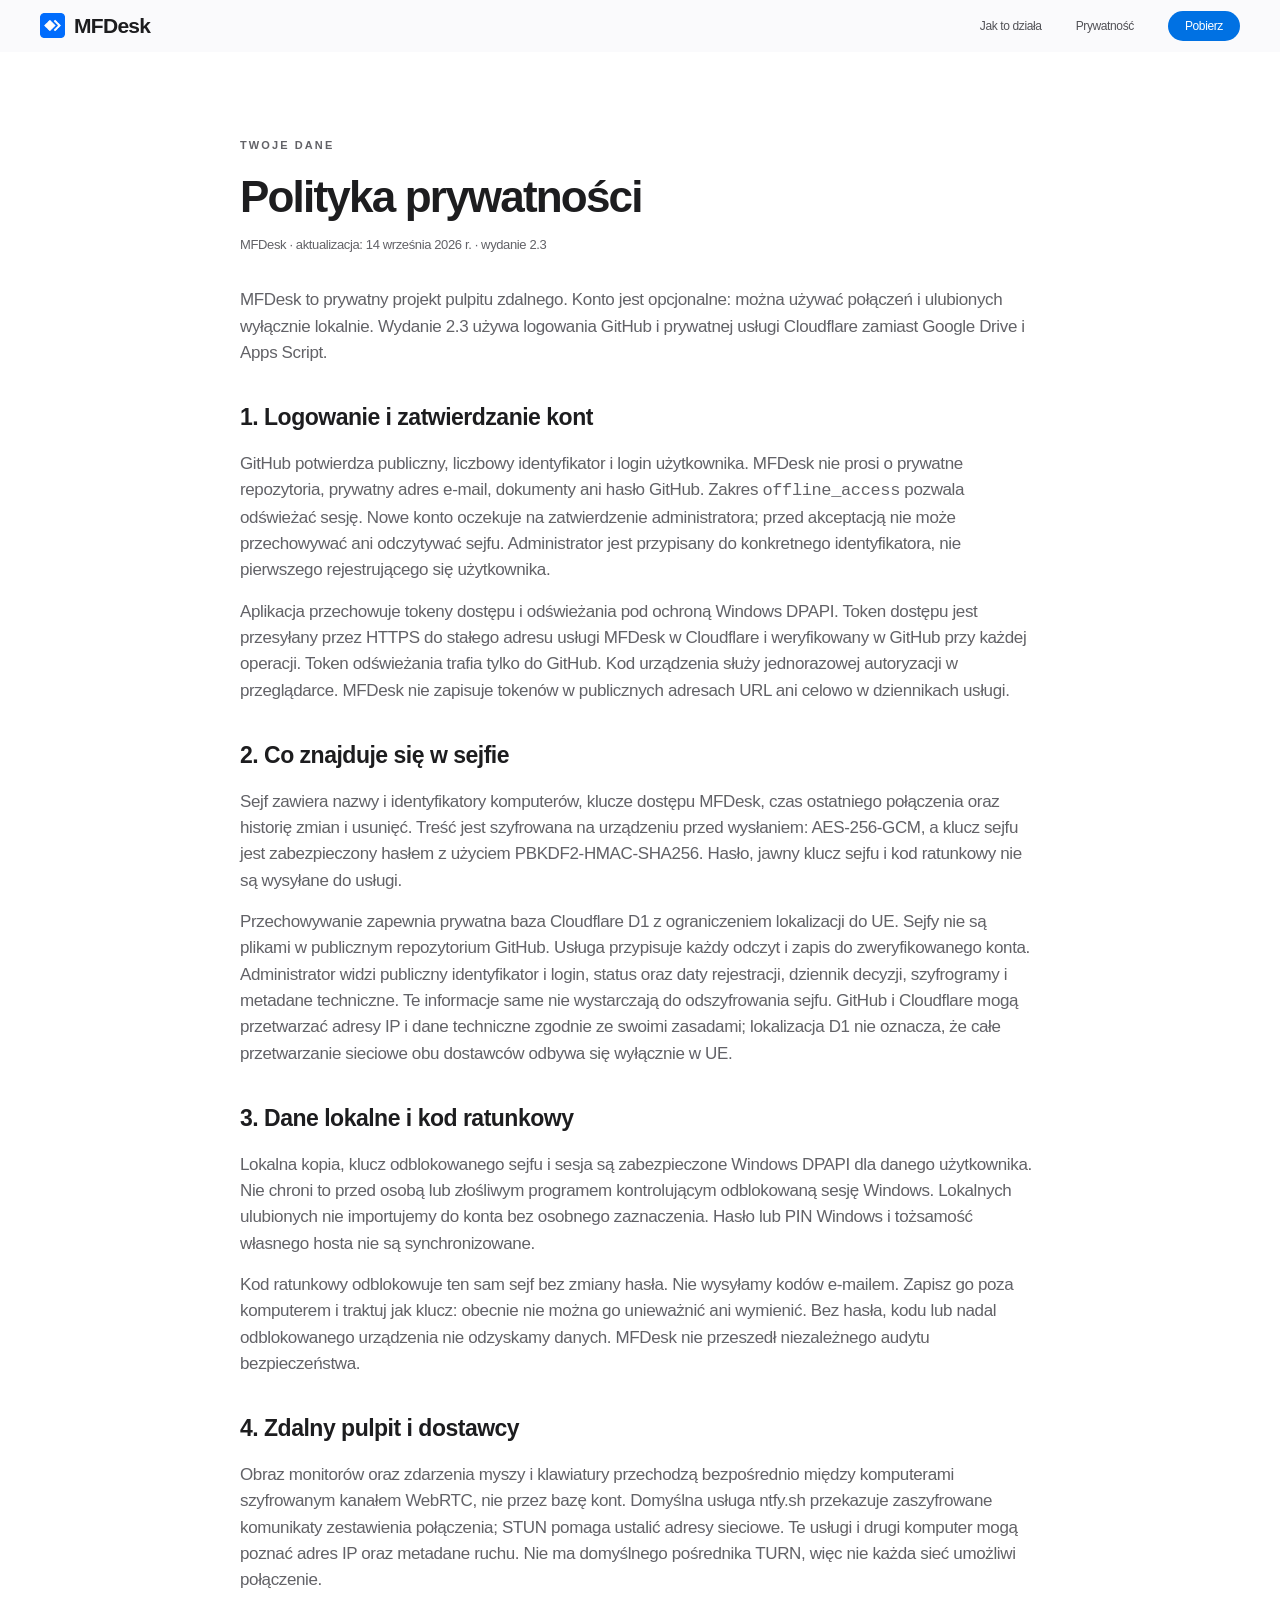
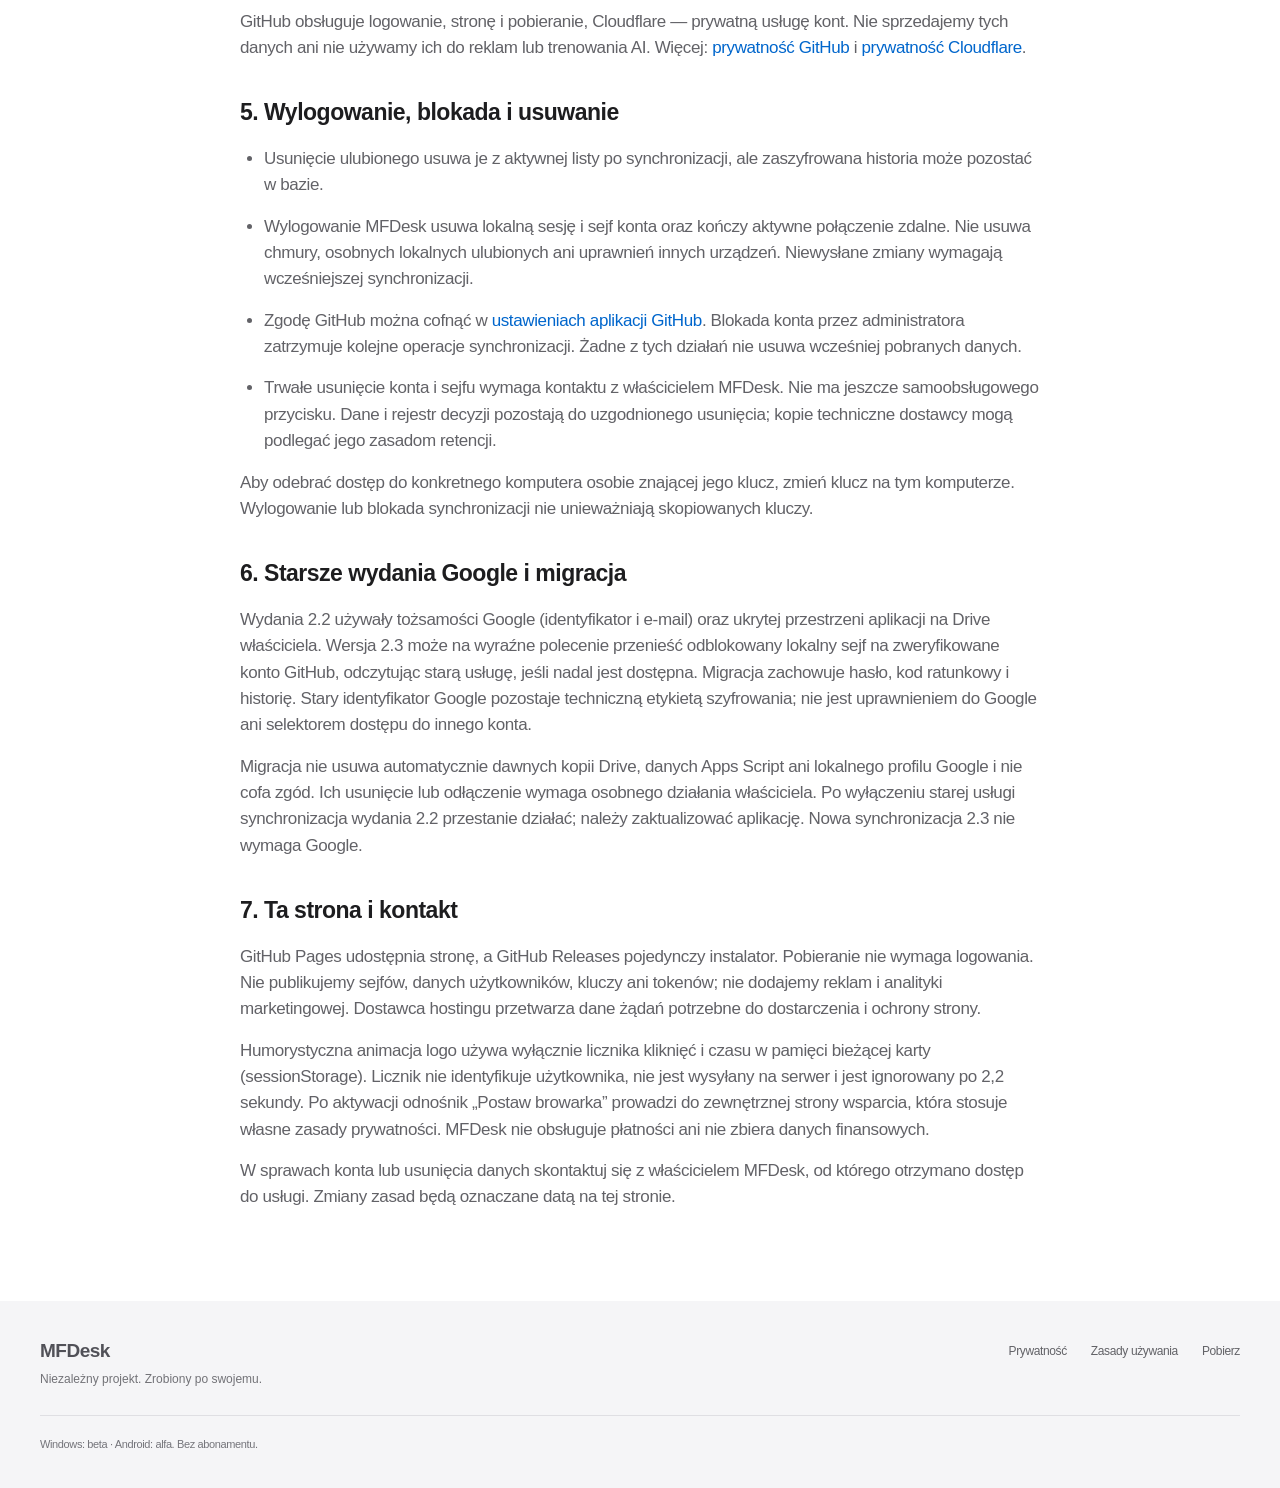
==== privacy/index.html @ cdd61f44 "Let Stout follow the cursor and look with touch scrolling" ====
<!DOCTYPE html><html lang="pl"><head><meta charSet="utf-8"/><meta name="viewport" content="width=device-width, initial-scale=1"/><link rel="stylesheet" href="/_next/static/css/index.ZgpzYeUT.css" data-rsc-css-href="/_next/static/css/index.ZgpzYeUT.css" data-precedence="vite-rsc/importer-resources"/><link rel="modulepreload" fetchPriority="low" href="/_next/static/chunks/index-gnbv8IPl.js"/><script src="/_next/static/chunks/rolldown-runtime-C60lm6uB.js" type="module" async=""></script><script src="/_next/static/chunks/framework-D_rUT4EX.js" type="module" async=""></script><link rel="modulepreload" href="/_next/static/chunks/layout-segment-context-FYBjfW8O.js" crossorigin=""/><link rel="modulepreload" href="/_next/static/chunks/brand-logo-CJ5cJ9ZG.js" crossorigin=""/><link rel="modulepreload" href="/_next/static/chunks/dialog-C5rsB-VZ.js" crossorigin=""/><link rel="modulepreload" href="/_next/static/chunks/createLucideIcon-D7hhdOL8.js" crossorigin=""/><link rel="modulepreload" href="/_next/static/chunks/Icon-DfgLFBrD.js" crossorigin=""/><title>Polityka prywatności | MFDesk</title><meta name="description" content="Logowanie GitHub, prywatne sejfy Cloudflare i zasady ochrony danych MFDesk."/><meta property="og:title" content="Polityka prywatności | MFDesk"/><meta property="og:description" content="Logowanie GitHub, prywatne sejfy Cloudflare i zasady ochrony danych MFDesk."/><meta name="twitter:card" content="summary"/><meta name="twitter:title" content="Polityka prywatności | MFDesk"/><meta name="twitter:description" content="Logowanie GitHub, prywatne sejfy Cloudflare i zasady ochrony danych MFDesk."/><link rel="icon" href="/mfdesk.png"/><script>Object.assign(((self[Symbol.for("vinext.navigationRuntime")]??={bootstrap:{routeManifest:null},functions:{}}).bootstrap.rsc??={rsc:[]}),{params:{},nav:{"pathname":"/privacy","searchParams":[]}})</script><link rel="modulepreload" href="/_next/static/chunks/index-gnbv8IPl.js" />
</head><body><a class="skip" href="#content">Przejdź do treści</a><header class="site-header"><div class="header-inner wrap"><a class="brand" href="/"><img src="/mfdesk.png" width="43" height="43" alt=""/>MFDesk</a><nav aria-label="Menu główne"><a href="/#pokaz">Jak to działa</a><a href="/privacy/">Prywatność</a><a class="nav-download" href="/#pobierz">Pobierz</a></nav></div></header><main id="content" class="legal wrap"><p class="eyebrow">TWOJE DANE</p><h1>Polityka prywatności</h1><p class="updated">MFDesk · aktualizacja: 14 września 2026 r. · wydanie 2.3</p><p>MFDesk to prywatny projekt pulpitu zdalnego. Konto jest opcjonalne: można używać połączeń i ulubionych wyłącznie lokalnie. Wydanie 2.3 używa logowania GitHub i prywatnej usługi Cloudflare zamiast Google Drive i Apps Script.</p><h2>1. Logowanie i zatwierdzanie kont</h2><p>GitHub potwierdza publiczny, liczbowy identyfikator i login użytkownika. MFDesk nie prosi o prywatne repozytoria, prywatny adres e-mail, dokumenty ani hasło GitHub. Zakres <code>offline_access</code> pozwala odświeżać sesję. Nowe konto oczekuje na zatwierdzenie administratora; przed akceptacją nie może przechowywać ani odczytywać sejfu. Administrator jest przypisany do konkretnego identyfikatora, nie pierwszego rejestrującego się użytkownika.</p><p>Aplikacja przechowuje tokeny dostępu i odświeżania pod ochroną Windows DPAPI. Token dostępu jest przesyłany przez HTTPS do stałego adresu usługi MFDesk w Cloudflare i weryfikowany w GitHub przy każdej operacji. Token odświeżania trafia tylko do GitHub. Kod urządzenia służy jednorazowej autoryzacji w przeglądarce. MFDesk nie zapisuje tokenów w publicznych adresach URL ani celowo w dziennikach usługi.</p><h2>2. Co znajduje się w sejfie</h2><p>Sejf zawiera nazwy i identyfikatory komputerów, klucze dostępu MFDesk, czas ostatniego połączenia oraz historię zmian i usunięć. Treść jest szyfrowana na urządzeniu przed wysłaniem: AES-256-GCM, a klucz sejfu jest zabezpieczony hasłem z użyciem PBKDF2-HMAC-SHA256. Hasło, jawny klucz sejfu i kod ratunkowy nie są wysyłane do usługi.</p><p>Przechowywanie zapewnia prywatna baza Cloudflare D1 z ograniczeniem lokalizacji do UE. Sejfy nie są plikami w publicznym repozytorium GitHub. Usługa przypisuje każdy odczyt i zapis do zweryfikowanego konta. Administrator widzi publiczny identyfikator i login, status oraz daty rejestracji, dziennik decyzji, szyfrogramy i metadane techniczne. Te informacje same nie wystarczają do odszyfrowania sejfu. GitHub i Cloudflare mogą przetwarzać adresy IP i dane techniczne zgodnie ze swoimi zasadami; lokalizacja D1 nie oznacza, że całe przetwarzanie sieciowe obu dostawców odbywa się wyłącznie w UE.</p><h2>3. Dane lokalne i kod ratunkowy</h2><p>Lokalna kopia, klucz odblokowanego sejfu i sesja są zabezpieczone Windows DPAPI dla danego użytkownika. Nie chroni to przed osobą lub złośliwym programem kontrolującym odblokowaną sesję Windows. Lokalnych ulubionych nie importujemy do konta bez osobnego zaznaczenia. Hasło lub PIN Windows i tożsamość własnego hosta nie są synchronizowane.</p><p>Kod ratunkowy odblokowuje ten sam sejf bez zmiany hasła. Nie wysyłamy kodów e-mailem. Zapisz go poza komputerem i traktuj jak klucz: obecnie nie można go unieważnić ani wymienić. Bez hasła, kodu lub nadal odblokowanego urządzenia nie odzyskamy danych. MFDesk nie przeszedł niezależnego audytu bezpieczeństwa.</p><h2>4. Zdalny pulpit i dostawcy</h2><p>Obraz monitorów oraz zdarzenia myszy i klawiatury przechodzą bezpośrednio między komputerami szyfrowanym kanałem WebRTC, nie przez bazę kont. Domyślna usługa ntfy.sh przekazuje zaszyfrowane komunikaty zestawienia połączenia; STUN pomaga ustalić adresy sieciowe. Te usługi i drugi komputer mogą poznać adres IP oraz metadane ruchu. Nie ma domyślnego pośrednika TURN, więc nie każda sieć umożliwi połączenie.</p><p>GitHub obsługuje logowanie, stronę i pobieranie, Cloudflare — prywatną usługę kont. Nie sprzedajemy tych danych ani nie używamy ich do reklam lub trenowania AI. Więcej: <a href="https://docs.github.com/en/site-policy/privacy-policies/github-general-privacy-statement">prywatność GitHub</a> i <a href="https://www.cloudflare.com/privacypolicy/">prywatność Cloudflare</a>.</p><h2>5. Wylogowanie, blokada i usuwanie</h2><ul><li>Usunięcie ulubionego usuwa je z aktywnej listy po synchronizacji, ale zaszyfrowana historia może pozostać w bazie.</li><li>Wylogowanie MFDesk usuwa lokalną sesję i sejf konta oraz kończy aktywne połączenie zdalne. Nie usuwa chmury, osobnych lokalnych ulubionych ani uprawnień innych urządzeń. Niewysłane zmiany wymagają wcześniejszej synchronizacji.</li><li>Zgodę GitHub można cofnąć w <a href="https://github.com/settings/applications">ustawieniach aplikacji GitHub</a>. Blokada konta przez administratora zatrzymuje kolejne operacje synchronizacji. Żadne z tych działań nie usuwa wcześniej pobranych danych.</li><li>Trwałe usunięcie konta i sejfu wymaga kontaktu z właścicielem MFDesk. Nie ma jeszcze samoobsługowego przycisku. Dane i rejestr decyzji pozostają do uzgodnionego usunięcia; kopie techniczne dostawcy mogą podlegać jego zasadom retencji.</li></ul><p>Aby odebrać dostęp do konkretnego komputera osobie znającej jego klucz, zmień klucz na tym komputerze. Wylogowanie lub blokada synchronizacji nie unieważniają skopiowanych kluczy.</p><h2>6. Starsze wydania Google i migracja</h2><p>Wydania 2.2 używały tożsamości Google (identyfikator i e-mail) oraz ukrytej przestrzeni aplikacji na Drive właściciela. Wersja 2.3 może na wyraźne polecenie przenieść odblokowany lokalny sejf na zweryfikowane konto GitHub, odczytując starą usługę, jeśli nadal jest dostępna. Migracja zachowuje hasło, kod ratunkowy i historię. Stary identyfikator Google pozostaje techniczną etykietą szyfrowania; nie jest uprawnieniem do Google ani selektorem dostępu do innego konta.</p><p>Migracja nie usuwa automatycznie dawnych kopii Drive, danych Apps Script ani lokalnego profilu Google i nie cofa zgód. Ich usunięcie lub odłączenie wymaga osobnego działania właściciela. Po wyłączeniu starej usługi synchronizacja wydania 2.2 przestanie działać; należy zaktualizować aplikację. Nowa synchronizacja 2.3 nie wymaga Google.</p><h2>7. Ta strona i kontakt</h2><p>GitHub Pages udostępnia stronę, a GitHub Releases pojedynczy instalator. Pobieranie nie wymaga logowania. Nie publikujemy sejfów, danych użytkowników, kluczy ani tokenów; nie dodajemy reklam i analityki marketingowej. Dostawca hostingu przetwarza dane żądań potrzebne do dostarczenia i ochrony strony.</p><p>Humorystyczna animacja logo używa wyłącznie licznika kliknięć i czasu w pamięci bieżącej karty (sessionStorage). Licznik nie identyfikuje użytkownika, nie jest wysyłany na serwer i jest ignorowany po 2,2 sekundy. Po aktywacji odnośnik „Postaw browarka” prowadzi do zewnętrznej strony wsparcia, która stosuje własne zasady prywatności. MFDesk nie obsługuje płatności ani nie zbiera danych finansowych.</p><p>W sprawach konta lub usunięcia danych skontaktuj się z właścicielem MFDesk, od którego otrzymano dostęp do usługi. Zmiany zasad będą oznaczane datą na tej stronie.</p></main><footer><div class="footer-inner wrap"><div class="footer-brand">MFDesk<span>Niezależny projekt. Zrobiony po swojemu.</span></div><div class="footer-links"><a href="/privacy/">Prywatność</a><a href="/terms/">Zasady używania</a><a href="/#pobierz">Pobierz</a></div><p>Windows: beta · Android: alfa. Bez abonamentu.</p></div></footer><script type="module" src="/_next/static/chunks/index-gnbv8IPl.js" id="_R_" async=""></script><script>((self[Symbol.for("vinext.navigationRuntime")]??={bootstrap:{routeManifest:null},functions:{}}).bootstrap.rsc??={rsc:[]}).rsc.push("0:{\"page:/privacy\":\"$L1\",\"layout:/\":\"$L2\",\"route:/privacy\":\"$L3\",\"__route\":\"route:/privacy\",\"__interceptionContext\":null,\"__layoutIds\":[\"layout:/\"],\"__rootLayout\":\"/\",\"__bfcacheSegmentIdentities\":{\"layout:/\":\"[\\\"layout\\\",\\\"layout:/\\\",\\\"root-boundary:/\\\",\\\"\\\"]\",\"page:/privacy\":\"[\\\"page\\\",\\\"page:/privacy\\\",\\\"root-boundary:/\\\",\\\"[\\\\\\\"privacy\\\\\\\"]\\\"]\"},\"__srcPage\":[\"privacy\",\"page\"],\"__layoutFlags\":{\"layout:/\":\"s\"},\"__artifactCompatibility\":{\"schemaVersion\":1,\"graphVersion\":\"app-route-graph:cafd66b895952518\",\"deploymentVersion\":\"4b92e9b8-3c01-4ff2-83dd-460db4795fc4\",\"appElementsSchemaVersion\":1,\"rscPayloadSchemaVersion\":1,\"rootBoundaryId\":\"/\",\"renderEpoch\":null}}\n")</script><script>((self[Symbol.for("vinext.navigationRuntime")]??={bootstrap:{routeManifest:null},functions:{}}).bootstrap.rsc??={rsc:[]}).rsc.push("4:I[\"f672c007af10\",[],\"BrandLogo\",1]\n")</script><script>((self[Symbol.for("vinext.navigationRuntime")]??={bootstrap:{routeManifest:null},functions:{}}).bootstrap.rsc??={rsc:[]}).rsc.push("5:I[\"cbf257e34144\",[],\"Children\",1]\n")</script><script>((self[Symbol.for("vinext.navigationRuntime")]??={bootstrap:{routeManifest:null},functions:{}}).bootstrap.rsc??={rsc:[]}).rsc.push("6:I[\"a3c9f3c4d13c\",[],\"GlobalErrorBoundary\",1]\n")</script><script>((self[Symbol.for("vinext.navigationRuntime")]??={bootstrap:{routeManifest:null},functions:{}}).bootstrap.rsc??={rsc:[]}).rsc.push("7:I[\"fb3231adb96d\",[],\"default\",1]\n")</script><script>((self[Symbol.for("vinext.navigationRuntime")]??={bootstrap:{routeManifest:null},functions:{}}).bootstrap.rsc??={rsc:[]}).rsc.push("8:I[\"a3c9f3c4d13c\",[],\"ErrorBoundary\",1]\n")</script><script>((self[Symbol.for("vinext.navigationRuntime")]??={bootstrap:{routeManifest:null},functions:{}}).bootstrap.rsc??={rsc:[]}).rsc.push("9:I[\"caf66367e8dd\",[],\"LayoutSegmentProvider\",1]\n")</script><script>((self[Symbol.for("vinext.navigationRuntime")]??={bootstrap:{routeManifest:null},functions:{}}).bootstrap.rsc??={rsc:[]}).rsc.push("a:I[\"cbf257e34144\",[],\"Slot\",1]\n")</script><script>((self[Symbol.for("vinext.navigationRuntime")]??={bootstrap:{routeManifest:null},functions:{}}).bootstrap.rsc??={rsc:[]}).rsc.push("b:I[\"a3c9f3c4d13c\",[],\"NotFoundBoundary\",1]\n")</script><script>((self[Symbol.for("vinext.navigationRuntime")]??={bootstrap:{routeManifest:null},functions:{}}).bootstrap.rsc??={rsc:[]}).rsc.push("c:I[\"3a29bbfba6d5\",[],\"AppRouterScrollTarget\",1]\n")</script><script>((self[Symbol.for("vinext.navigationRuntime")]??={bootstrap:{routeManifest:null},functions:{}}).bootstrap.rsc??={rsc:[]}).rsc.push("d:I[\"a3c9f3c4d13c\",[],\"RedirectBoundary\",1]\n")</script><script>((self[Symbol.for("vinext.navigationRuntime")]??={bootstrap:{routeManifest:null},functions:{}}).bootstrap.rsc??={rsc:[]}).rsc.push(":HL[\"/_next/static/css/index.ZgpzYeUT.css\",\"style\"     ]\n")</script><script>((self[Symbol.for("vinext.navigationRuntime")]??={bootstrap:{routeManifest:null},functions:{}}).bootstrap.rsc??={rsc:[]}).rsc.push("2:[[[\"$\",\"link\",\"css:/_next/static/css/index.ZgpzYeUT.css\",{\"rel\":\"stylesheet\",\"precedence\":\"vite-rsc/importer-resources\",\"href\":\"/_next/static/css/index.ZgpzYeUT.css\",\"data-rsc-css-href\":\"/_next/static/css/index.ZgpzYeUT.css\"}],\"$undefined\"],[\"$\",\"html\",null,{\"lang\":\"pl\",\"children\":[\"$\",\"body\",null,{\"children\":[[\"$\",\"a\",null,{\"className\":\"skip\",\"href\":\"#content\",\"children\":\"Przejdź do treści\"}],[\"$\",\"header\",null,{\"className\":\"site-header\",\"children\":[\"$\",\"div\",null,{\"className\":\"header-inner wrap\",\"children\":[[\"$\",\"$L4\",null,{}],[\"$\",\"nav\",null,{\"aria-label\":\"Menu główne\",\"children\":[[\"$\",\"a\",null,{\"href\":\"/#pokaz\",\"children\":\"Jak to działa\"}],[\"$\",\"a\",null,{\"href\":\"/privacy/\",\"children\":\"Prywatność\"}],[\"$\",\"a\",null,{\"className\":\"nav-download\",\"href\":\"/#pobierz\",\"children\":\"Pobierz\"}]]}]]}]}],[\"$\",\"$L5\",null,{}],[\"$\",\"footer\",null,{\"children\":[\"$\",\"div\",null,{\"className\":\"footer-inner wrap\",\"children\":[[\"$\",\"div\",null,{\"className\":\"footer-brand\",\"children\":[\"MFDesk\",[\"$\",\"span\",null,{\"children\":\"Niezależny projekt. Zrobiony po swojemu.\"}]]}],[\"$\",\"div\",null,{\"className\":\"footer-links\",\"children\":[[\"$\",\"a\",null,{\"href\":\"/privacy/\",\"children\":\"Prywatność\"}],[\"$\",\"a\",null,{\"href\":\"/terms/\",\"children\":\"Zasady używania\"}],[\"$\",\"a\",null,{\"href\":\"/#pobierz\",\"children\":\"Pobierz\"}]]}],[\"$\",\"p\",null,{\"children\":\"Windows: beta · Android: alfa. Bez abonamentu.\"}]]}]}]]}]}]]\n")</script><script>((self[Symbol.for("vinext.navigationRuntime")]??={bootstrap:{routeManifest:null},functions:{}}).bootstrap.rsc??={rsc:[]}).rsc.push("3:[[[\"$\",\"meta\",null,{\"charSet\":\"utf-8\"}],[[\"$\",\"title\",\"0\",{\"children\":\"Polityka prywatności | MFDesk\"}],[\"$\",\"meta\",\"1\",{\"name\":\"description\",\"content\":\"Logowanie GitHub, prywatne sejfy Cloudflare i zasady ochrony danych MFDesk.\"}],[\"$\",\"meta\",\"2\",{\"property\":\"og:title\",\"content\":\"Polityka prywatności | MFDesk\"}],[\"$\",\"meta\",\"3\",{\"property\":\"og:description\",\"content\":\"Logowanie GitHub, prywatne sejfy Cloudflare i zasady ochrony danych MFDesk.\"}],[\"$\",\"meta\",\"4\",{\"name\":\"twitter:card\",\"content\":\"summary\"}],[\"$\",\"meta\",\"5\",{\"name\":\"twitter:title\",\"content\":\"Polityka prywatności | MFDesk\"}],[\"$\",\"meta\",\"6\",{\"name\":\"twitter:description\",\"content\":\"Logowanie GitHub, prywatne sejfy Cloudflare i zasady ochrony danych MFDesk.\"}],[\"$\",\"link\",\"7\",{\"data-vinext-streamed-icon\":\"$undefined\",\"rel\":\"icon\",\"href\":\"/mfdesk.png\",\"type\":\"$undefined\",\"sizes\":\"$undefined\",\"color\":\"$undefined\",\"media\":\"$undefined\",\"fetchPriority\":\"$undefined\"}]],[[\"$\",\"meta\",\"0\",{\"name\":\"viewport\",\"content\":\"width=device-width, initial-scale=1\"}]]],[\"$\",\"$L6\",null,{\"fallback\":\"$7\",\"children\":[\"$\",\"$L8\",null,{\"fallback\":\"$7\",\"children\":[\"$\",\"$L9\",null,{\"providerId\":\"layout:/\",\"segmentMap\":{\"children\":[\"privacy\"]},\"children\":[\"$\",\"$La\",null,{\"id\":\"layout:/\",\"parallelSlots\":\"$undefined\",\"children\":[\"$\",\"$Lb\",null,{\"resetKey\":\"privacy\",\"fallback\":[[\"$\",\"title\",null,{\"children\":\"404: This page could not be found.\"}],[\"$\",\"div\",null,{\"style\":{\"fontFamily\":\"system-ui,\\\"Segoe UI\\\",Roboto,Helvetica,Arial,sans-serif,\\\"Apple Color Emoji\\\",\\\"Segoe UI Emoji\\\"\",\"height\":\"100vh\",\"textAlign\":\"center\",\"display\":\"flex\",\"flexDirection\":\"column\",\"alignItems\":\"center\",\"justifyContent\":\"center\"},\"children\":[\"$\",\"div\",null,{\"children\":[[\"$\",\"style\",null,{\"dangerouslySetInnerHTML\":{\"__html\":\"body{color:#000;background:#fff;margin:0}.next-error-h1{border-right:1px solid rgba(0,0,0,.3)}@media (prefers-color-scheme:dark){body{color:#fff;background:#000}.next-error-h1{border-right:1px solid rgba(255,255,255,.3)}}\"}}],[\"$\",\"h1\",null,{\"className\":\"next-error-h1\",\"style\":{\"display\":\"inline-block\",\"margin\":\"0 20px 0 0\",\"padding\":\"0 23px 0 0\",\"fontSize\":24,\"fontWeight\":500,\"verticalAlign\":\"top\",\"lineHeight\":\"49px\"},\"children\":404}],[\"$\",\"div\",null,{\"style\":{\"display\":\"inline-block\"},\"children\":[\"$\",\"h2\",null,{\"style\":{\"fontSize\":14,\"fontWeight\":400,\"lineHeight\":\"49px\",\"margin\":0},\"children\":\"This page could not be found.\"}]}]]}]}]],\"children\":[\"$\",\"$Lc\",null,{\"children\":[\"$\",\"$Ld\",null,{\"children\":[[\"$\",\"$L9\",null,{\"providerId\":\"page:/privacy\",\"segmentMap\":{\"children\":[\"__PAGE__\"]},\"children\":[\"$\",\"$La\",null,{\"id\":\"page:/privacy\"}]}],null]}]}]}]}]}]}]}],null,null]\n")</script><script>((self[Symbol.for("vinext.navigationRuntime")]??={bootstrap:{routeManifest:null},functions:{}}).bootstrap.rsc??={rsc:[]}).rsc.push("1:[\"$\",\"main\",null,{\"id\":\"content\",\"className\":\"legal wrap\",\"children\":[[\"$\",\"p\",null,{\"className\":\"eyebrow\",\"children\":\"TWOJE DANE\"}],[\"$\",\"h1\",null,{\"children\":\"Polityka prywatności\"}],[\"$\",\"p\",null,{\"className\":\"updated\",\"children\":\"MFDesk · aktualizacja: 14 września 2026 r. · wydanie 2.3\"}],[\"$\",\"p\",null,{\"children\":\"MFDesk to prywatny projekt pulpitu zdalnego. Konto jest opcjonalne: można używać połączeń i ulubionych wyłącznie lokalnie. Wydanie 2.3 używa logowania GitHub i prywatnej usługi Cloudflare zamiast Google Drive i Apps Script.\"}],[\"$\",\"h2\",null,{\"children\":\"1. Logowanie i zatwierdzanie kont\"}],[\"$\",\"p\",null,{\"children\":[\"GitHub potwierdza publiczny, liczbowy identyfikator i login użytkownika. MFDesk nie prosi o prywatne repozytoria, prywatny adres e-mail, dokumenty ani hasło GitHub. Zakres \",[\"$\",\"code\",null,{\"children\":\"offline_access\"}],\" pozwala odświeżać sesję. Nowe konto oczekuje na zatwierdzenie administratora; przed akceptacją nie może przechowywać ani odczytywać sejfu. Administrator jest przypisany do konkretnego identyfikatora, nie pierwszego rejestrującego się użytkownika.\"]}],[\"$\",\"p\",null,{\"children\":\"Aplikacja przechowuje tokeny dostępu i odświeżania pod ochroną Windows DPAPI. Token dostępu jest przesyłany przez HTTPS do stałego adresu usługi MFDesk w Cloudflare i weryfikowany w GitHub przy każdej operacji. Token odświeżania trafia tylko do GitHub. Kod urządzenia służy jednorazowej autoryzacji w przeglądarce. MFDesk nie zapisuje tokenów w publicznych adresach URL ani celowo w dziennikach usługi.\"}],[\"$\",\"h2\",null,{\"children\":\"2. Co znajduje się w sejfie\"}],[\"$\",\"p\",null,{\"children\":\"Sejf zawiera nazwy i identyfikatory komputerów, klucze dostępu MFDesk, czas ostatniego połączenia oraz historię zmian i usunięć. Treść jest szyfrowana na urządzeniu przed wysłaniem: AES-256-GCM, a klucz sejfu jest zabezpieczony hasłem z użyciem PBKDF2-HMAC-SHA256. Hasło, jawny klucz sejfu i kod ratunkowy nie są wysyłane do usługi.\"}],[\"$\",\"p\",null,{\"children\":\"Przechowywanie zapewnia prywatna baza Cloudflare D1 z ograniczeniem lokalizacji do UE. Sejfy nie są plikami w publicznym repozytorium GitHub. Usługa przypisuje każdy odczyt i zapis do zweryfikowanego konta. Administrator widzi publiczny identyfikator i login, status oraz daty rejestracji, dziennik decyzji, szyfrogramy i metadane techniczne. Te informacje same nie wystarczają do odszyfrowania sejfu. GitHub i Cloudflare mogą przetwarzać adresy IP i dane techniczne zgodnie ze swoimi zasadami; lokalizacja D1 nie oznacza, że całe przetwarzanie sieciowe obu dostawców odbywa się wyłącznie w UE.\"}],[\"$\",\"h2\",null,{\"children\":\"3. Dane lokalne i kod ratunkowy\"}],[\"$\",\"p\",null,{\"children\":\"Lokalna kopia, klucz odblokowanego sejfu i sesja są zabezpieczone Windows DPAPI dla danego użytkownika. Nie chroni to przed osobą lub złośliwym programem kontrolującym odblokowaną sesję Windows. Lokalnych ulubionych nie importujemy do konta bez osobnego zaznaczenia. Hasło lub PIN Windows i tożsamość własnego hosta nie są synchronizowane.\"}],[\"$\",\"p\",null,{\"children\":\"Kod ratunkowy odblokowuje ten sam sejf bez zmiany hasła. Nie wysyłamy kodów e-mailem. Zapisz go poza komputerem i traktuj jak klucz: obecnie nie można go unieważnić ani wymienić. Bez hasła, kodu lub nadal odblokowanego urządzenia nie odzyskamy danych. MFDesk nie przeszedł niezależnego audytu bezpieczeństwa.\"}],[\"$\",\"h2\",null,{\"children\":\"4. Zdalny pulpit i dostawcy\"}],[\"$\",\"p\",null,{\"children\":\"Obraz monitorów oraz zdarzenia myszy i klawiatury przechodzą bezpośrednio między komputerami szyfrowanym kanałem WebRTC, nie przez bazę kont. Domyślna usługa ntfy.sh przekazuje zaszyfrowane komunikaty zestawienia połączenia; STUN pomaga ustalić adresy sieciowe. Te usługi i drugi komputer mogą poznać adres IP oraz metadane ruchu. Nie ma domyślnego pośrednika TURN, więc nie każda sieć umożliwi połączenie.\"}],\"$Le\",\"$Lf\",\"$L10\",\"$L11\",\"$L12\",\"$L13\",\"$L14\",\"$L15\",\"$L16\",\"$L17\",\"$L18\"]}]\n")</script><script>((self[Symbol.for("vinext.navigationRuntime")]??={bootstrap:{routeManifest:null},functions:{}}).bootstrap.rsc??={rsc:[]}).rsc.push("e:[\"$\",\"p\",null,{\"children\":[\"GitHub obsługuje logowanie, stronę i pobieranie, Cloudflare — prywatną usługę kont. Nie sprzedajemy tych danych ani nie używamy ich do reklam lub trenowania AI. Więcej: \",[\"$\",\"a\",null,{\"href\":\"https://docs.github.com/en/site-policy/privacy-policies/github-general-privacy-statement\",\"children\":\"prywatność GitHub\"}],\" i \",[\"$\",\"a\",null,{\"href\":\"https://www.cloudflare.com/privacypolicy/\",\"children\":\"prywatność Cloudflare\"}],\".\"]}]\n")</script><script>((self[Symbol.for("vinext.navigationRuntime")]??={bootstrap:{routeManifest:null},functions:{}}).bootstrap.rsc??={rsc:[]}).rsc.push("f:[\"$\",\"h2\",null,{\"children\":\"5. Wylogowanie, blokada i usuwanie\"}]\n")</script><script>((self[Symbol.for("vinext.navigationRuntime")]??={bootstrap:{routeManifest:null},functions:{}}).bootstrap.rsc??={rsc:[]}).rsc.push("10:[\"$\",\"ul\",null,{\"children\":[[\"$\",\"li\",null,{\"children\":\"Usunięcie ulubionego usuwa je z aktywnej listy po synchronizacji, ale zaszyfrowana historia może pozostać w bazie.\"}],[\"$\",\"li\",null,{\"children\":\"Wylogowanie MFDesk usuwa lokalną sesję i sejf konta oraz kończy aktywne połączenie zdalne. Nie usuwa chmury, osobnych lokalnych ulubionych ani uprawnień innych urządzeń. Niewysłane zmiany wymagają wcześniejszej synchronizacji.\"}],[\"$\",\"li\",null,{\"children\":[\"Zgodę GitHub można cofnąć w \",[\"$\",\"a\",null,{\"href\":\"https://github.com/settings/applications\",\"children\":\"ustawieniach aplikacji GitHub\"}],\". Blokada konta przez administratora zatrzymuje kolejne operacje synchronizacji. Żadne z tych działań nie usuwa wcześniej pobranych danych.\"]}],[\"$\",\"li\",null,{\"children\":\"Trwałe usunięcie konta i sejfu wymaga kontaktu z właścicielem MFDesk. Nie ma jeszcze samoobsługowego przycisku. Dane i rejestr decyzji pozostają do uzgodnionego usunięcia; kopie techniczne dostawcy mogą podlegać jego zasadom retencji.\"}]]}]\n")</script><script>((self[Symbol.for("vinext.navigationRuntime")]??={bootstrap:{routeManifest:null},functions:{}}).bootstrap.rsc??={rsc:[]}).rsc.push("11:[\"$\",\"p\",null,{\"children\":\"Aby odebrać dostęp do konkretnego komputera osobie znającej jego klucz, zmień klucz na tym komputerze. Wylogowanie lub blokada synchronizacji nie unieważniają skopiowanych kluczy.\"}]\n")</script><script>((self[Symbol.for("vinext.navigationRuntime")]??={bootstrap:{routeManifest:null},functions:{}}).bootstrap.rsc??={rsc:[]}).rsc.push("12:[\"$\",\"h2\",null,{\"children\":\"6. Starsze wydania Google i migracja\"}]\n")</script><script>((self[Symbol.for("vinext.navigationRuntime")]??={bootstrap:{routeManifest:null},functions:{}}).bootstrap.rsc??={rsc:[]}).rsc.push("13:[\"$\",\"p\",null,{\"children\":\"Wydania 2.2 używały tożsamości Google (identyfikator i e-mail) oraz ukrytej przestrzeni aplikacji na Drive właściciela. Wersja 2.3 może na wyraźne polecenie przenieść odblokowany lokalny sejf na zweryfikowane konto GitHub, odczytując starą usługę, jeśli nadal jest dostępna. Migracja zachowuje hasło, kod ratunkowy i historię. Stary identyfikator Google pozostaje techniczną etykietą szyfrowania; nie jest uprawnieniem do Google ani selektorem dostępu do innego konta.\"}]\n")</script><script>((self[Symbol.for("vinext.navigationRuntime")]??={bootstrap:{routeManifest:null},functions:{}}).bootstrap.rsc??={rsc:[]}).rsc.push("14:[\"$\",\"p\",null,{\"children\":\"Migracja nie usuwa automatycznie dawnych kopii Drive, danych Apps Script ani lokalnego profilu Google i nie cofa zgód. Ich usunięcie lub odłączenie wymaga osobnego działania właściciela. Po wyłączeniu starej usługi synchronizacja wydania 2.2 przestanie działać; należy zaktualizować aplikację. Nowa synchronizacja 2.3 nie wymaga Google.\"}]\n")</script><script>((self[Symbol.for("vinext.navigationRuntime")]??={bootstrap:{routeManifest:null},functions:{}}).bootstrap.rsc??={rsc:[]}).rsc.push("15:[\"$\",\"h2\",null,{\"children\":\"7. Ta strona i kontakt\"}]\n")</script><script>((self[Symbol.for("vinext.navigationRuntime")]??={bootstrap:{routeManifest:null},functions:{}}).bootstrap.rsc??={rsc:[]}).rsc.push("16:[\"$\",\"p\",null,{\"children\":\"GitHub Pages udostępnia stronę, a GitHub Releases pojedynczy instalator. Pobieranie nie wymaga logowania. Nie publikujemy sejfów, danych użytkowników, kluczy ani tokenów; nie dodajemy reklam i analityki marketingowej. Dostawca hostingu przetwarza dane żądań potrzebne do dostarczenia i ochrony strony.\"}]\n")</script><script>((self[Symbol.for("vinext.navigationRuntime")]??={bootstrap:{routeManifest:null},functions:{}}).bootstrap.rsc??={rsc:[]}).rsc.push("17:[\"$\",\"p\",null,{\"children\":\"Humorystyczna animacja logo używa wyłącznie licznika kliknięć i czasu w pamięci bieżącej karty (sessionStorage). Licznik nie identyfikuje użytkownika, nie jest wysyłany na serwer i jest ignorowany po 2,2 sekundy. Po aktywacji odnośnik „Postaw browarka” prowadzi do zewnętrznej strony wsparcia, która stosuje własne zasady prywatności. MFDesk nie obsługuje płatności ani nie zbiera danych finansowych.\"}]\n")</script><script>((self[Symbol.for("vinext.navigationRuntime")]??={bootstrap:{routeManifest:null},functions:{}}).bootstrap.rsc??={rsc:[]}).rsc.push("18:[\"$\",\"p\",null,{\"children\":\"W sprawach konta lub usunięcia danych skontaktuj się z właścicielem MFDesk, od którego otrzymano dostęp do usługi. Zmiany zasad będą oznaczane datą na tej stronie.\"}]\n")</script><script>Object.assign(((self[Symbol.for("vinext.navigationRuntime")]??={bootstrap:{routeManifest:null},functions:{}}).bootstrap.rsc??={rsc:[]}),{"initialCacheKind":"static"});((self[Symbol.for("vinext.navigationRuntime")]??={bootstrap:{routeManifest:null},functions:{}}).bootstrap.rsc??={rsc:[]}).done=true</script></body></html>
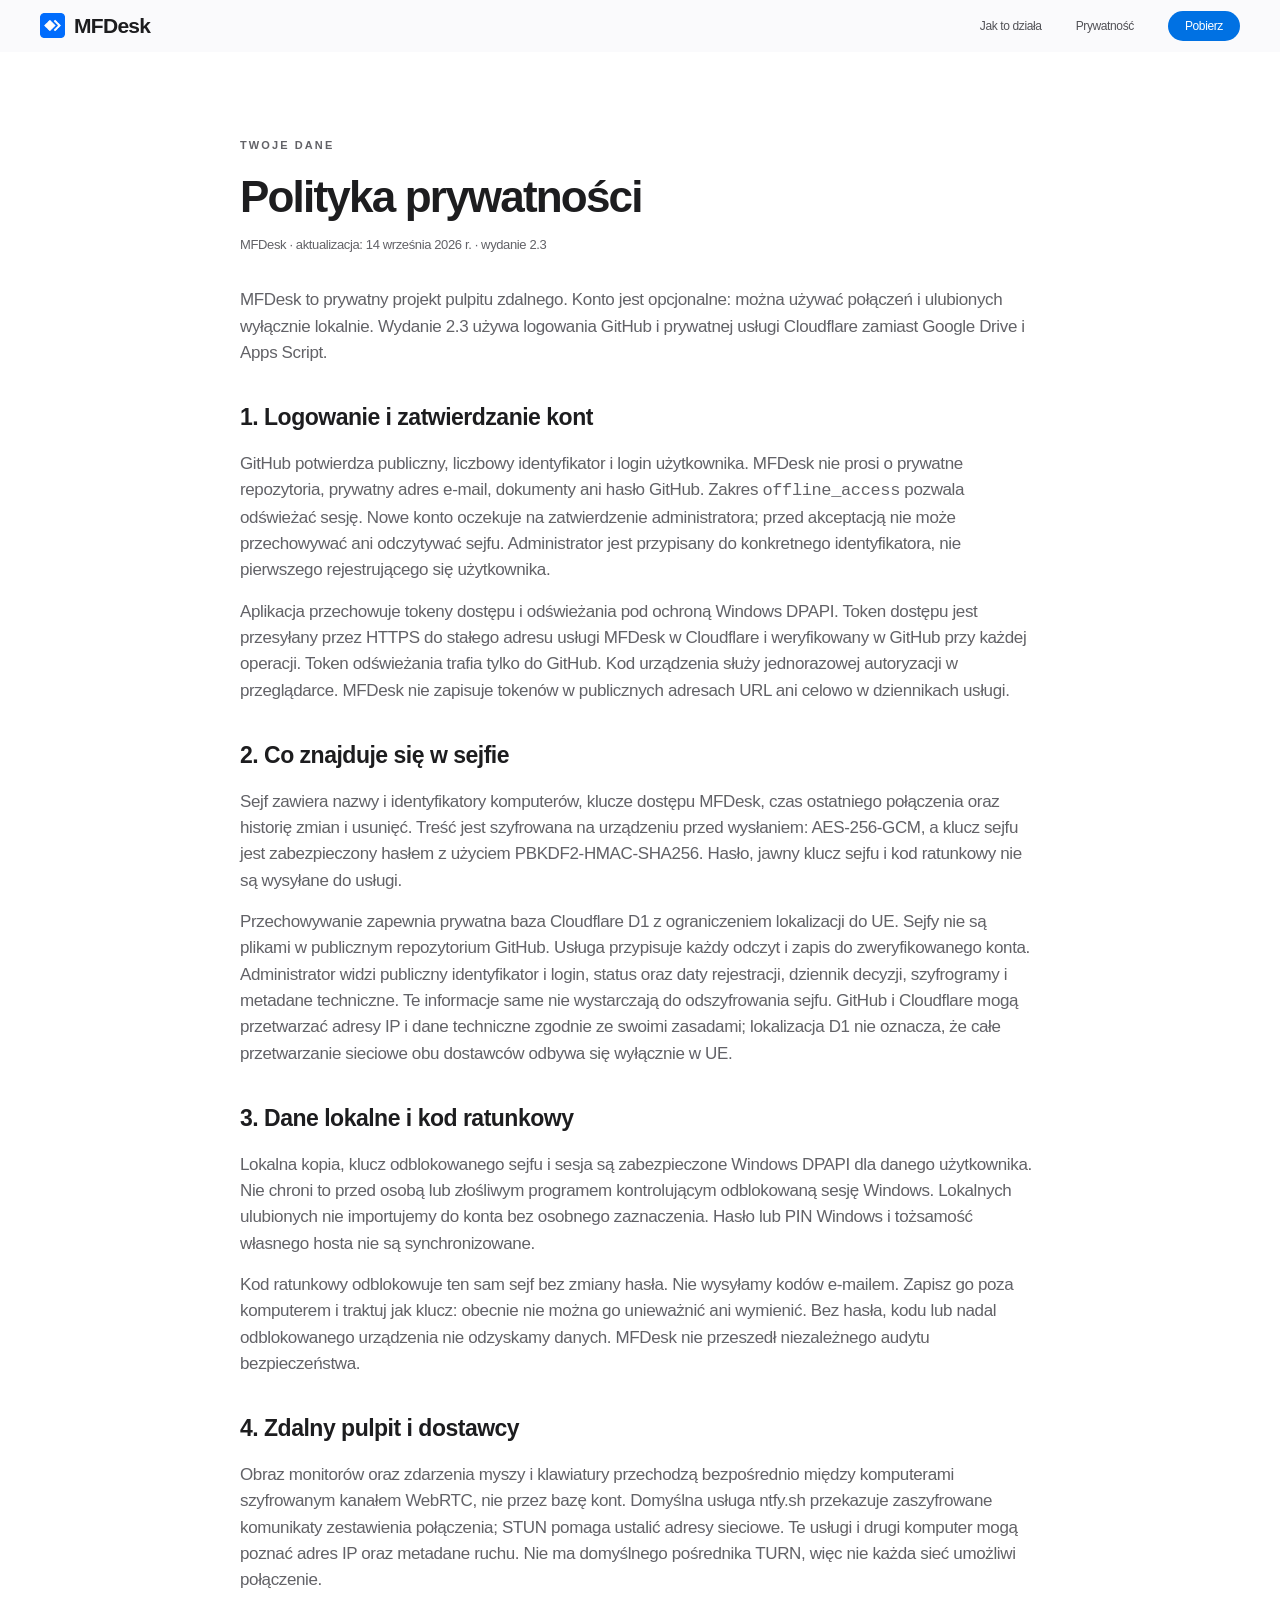
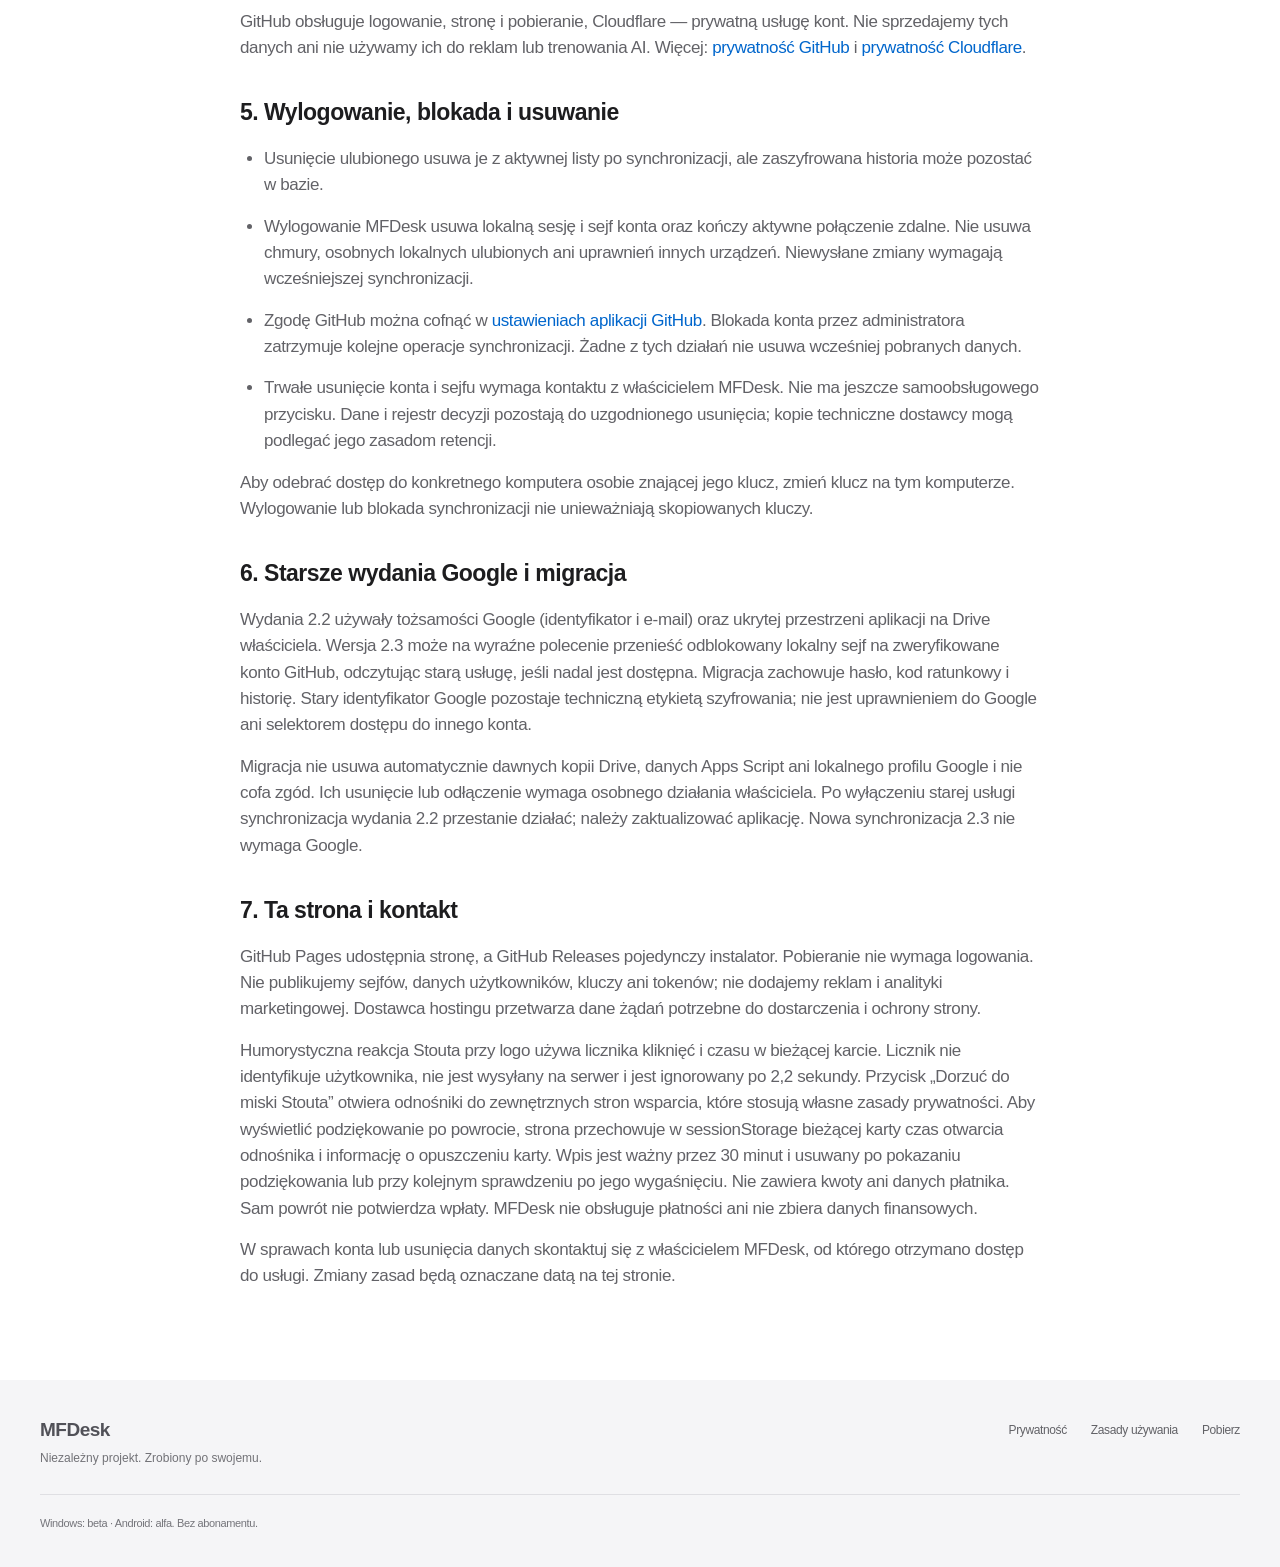
==== commit df2a6ed5: "Publish Stout food-support thanks and smooth the hero loop" ====
--- a/privacy/index.html
+++ b/privacy/index.html
@@ -1,2 +1,2 @@
-<!DOCTYPE html><html lang="pl"><head><meta charSet="utf-8"/><meta name="viewport" content="width=device-width, initial-scale=1"/><link rel="stylesheet" href="/_next/static/css/index.ZgpzYeUT.css" data-rsc-css-href="/_next/static/css/index.ZgpzYeUT.css" data-precedence="vite-rsc/importer-resources"/><link rel="modulepreload" fetchPriority="low" href="/_next/static/chunks/index-gnbv8IPl.js"/><script src="/_next/static/chunks/rolldown-runtime-C60lm6uB.js" type="module" async=""></script><script src="/_next/static/chunks/framework-D_rUT4EX.js" type="module" async=""></script><link rel="modulepreload" href="/_next/static/chunks/layout-segment-context-FYBjfW8O.js" crossorigin=""/><link rel="modulepreload" href="/_next/static/chunks/brand-logo-CJ5cJ9ZG.js" crossorigin=""/><link rel="modulepreload" href="/_next/static/chunks/dialog-C5rsB-VZ.js" crossorigin=""/><link rel="modulepreload" href="/_next/static/chunks/createLucideIcon-D7hhdOL8.js" crossorigin=""/><link rel="modulepreload" href="/_next/static/chunks/Icon-DfgLFBrD.js" crossorigin=""/><title>Polityka prywatności | MFDesk</title><meta name="description" content="Logowanie GitHub, prywatne sejfy Cloudflare i zasady ochrony danych MFDesk."/><meta property="og:title" content="Polityka prywatności | MFDesk"/><meta property="og:description" content="Logowanie GitHub, prywatne sejfy Cloudflare i zasady ochrony danych MFDesk."/><meta name="twitter:card" content="summary"/><meta name="twitter:title" content="Polityka prywatności | MFDesk"/><meta name="twitter:description" content="Logowanie GitHub, prywatne sejfy Cloudflare i zasady ochrony danych MFDesk."/><link rel="icon" href="/mfdesk.png"/><script>Object.assign(((self[Symbol.for("vinext.navigationRuntime")]??={bootstrap:{routeManifest:null},functions:{}}).bootstrap.rsc??={rsc:[]}),{params:{},nav:{"pathname":"/privacy","searchParams":[]}})</script><link rel="modulepreload" href="/_next/static/chunks/index-gnbv8IPl.js" />
-</head><body><a class="skip" href="#content">Przejdź do treści</a><header class="site-header"><div class="header-inner wrap"><a class="brand" href="/"><img src="/mfdesk.png" width="43" height="43" alt=""/>MFDesk</a><nav aria-label="Menu główne"><a href="/#pokaz">Jak to działa</a><a href="/privacy/">Prywatność</a><a class="nav-download" href="/#pobierz">Pobierz</a></nav></div></header><main id="content" class="legal wrap"><p class="eyebrow">TWOJE DANE</p><h1>Polityka prywatności</h1><p class="updated">MFDesk · aktualizacja: 14 września 2026 r. · wydanie 2.3</p><p>MFDesk to prywatny projekt pulpitu zdalnego. Konto jest opcjonalne: można używać połączeń i ulubionych wyłącznie lokalnie. Wydanie 2.3 używa logowania GitHub i prywatnej usługi Cloudflare zamiast Google Drive i Apps Script.</p><h2>1. Logowanie i zatwierdzanie kont</h2><p>GitHub potwierdza publiczny, liczbowy identyfikator i login użytkownika. MFDesk nie prosi o prywatne repozytoria, prywatny adres e-mail, dokumenty ani hasło GitHub. Zakres <code>offline_access</code> pozwala odświeżać sesję. Nowe konto oczekuje na zatwierdzenie administratora; przed akceptacją nie może przechowywać ani odczytywać sejfu. Administrator jest przypisany do konkretnego identyfikatora, nie pierwszego rejestrującego się użytkownika.</p><p>Aplikacja przechowuje tokeny dostępu i odświeżania pod ochroną Windows DPAPI. Token dostępu jest przesyłany przez HTTPS do stałego adresu usługi MFDesk w Cloudflare i weryfikowany w GitHub przy każdej operacji. Token odświeżania trafia tylko do GitHub. Kod urządzenia służy jednorazowej autoryzacji w przeglądarce. MFDesk nie zapisuje tokenów w publicznych adresach URL ani celowo w dziennikach usługi.</p><h2>2. Co znajduje się w sejfie</h2><p>Sejf zawiera nazwy i identyfikatory komputerów, klucze dostępu MFDesk, czas ostatniego połączenia oraz historię zmian i usunięć. Treść jest szyfrowana na urządzeniu przed wysłaniem: AES-256-GCM, a klucz sejfu jest zabezpieczony hasłem z użyciem PBKDF2-HMAC-SHA256. Hasło, jawny klucz sejfu i kod ratunkowy nie są wysyłane do usługi.</p><p>Przechowywanie zapewnia prywatna baza Cloudflare D1 z ograniczeniem lokalizacji do UE. Sejfy nie są plikami w publicznym repozytorium GitHub. Usługa przypisuje każdy odczyt i zapis do zweryfikowanego konta. Administrator widzi publiczny identyfikator i login, status oraz daty rejestracji, dziennik decyzji, szyfrogramy i metadane techniczne. Te informacje same nie wystarczają do odszyfrowania sejfu. GitHub i Cloudflare mogą przetwarzać adresy IP i dane techniczne zgodnie ze swoimi zasadami; lokalizacja D1 nie oznacza, że całe przetwarzanie sieciowe obu dostawców odbywa się wyłącznie w UE.</p><h2>3. Dane lokalne i kod ratunkowy</h2><p>Lokalna kopia, klucz odblokowanego sejfu i sesja są zabezpieczone Windows DPAPI dla danego użytkownika. Nie chroni to przed osobą lub złośliwym programem kontrolującym odblokowaną sesję Windows. Lokalnych ulubionych nie importujemy do konta bez osobnego zaznaczenia. Hasło lub PIN Windows i tożsamość własnego hosta nie są synchronizowane.</p><p>Kod ratunkowy odblokowuje ten sam sejf bez zmiany hasła. Nie wysyłamy kodów e-mailem. Zapisz go poza komputerem i traktuj jak klucz: obecnie nie można go unieważnić ani wymienić. Bez hasła, kodu lub nadal odblokowanego urządzenia nie odzyskamy danych. MFDesk nie przeszedł niezależnego audytu bezpieczeństwa.</p><h2>4. Zdalny pulpit i dostawcy</h2><p>Obraz monitorów oraz zdarzenia myszy i klawiatury przechodzą bezpośrednio między komputerami szyfrowanym kanałem WebRTC, nie przez bazę kont. Domyślna usługa ntfy.sh przekazuje zaszyfrowane komunikaty zestawienia połączenia; STUN pomaga ustalić adresy sieciowe. Te usługi i drugi komputer mogą poznać adres IP oraz metadane ruchu. Nie ma domyślnego pośrednika TURN, więc nie każda sieć umożliwi połączenie.</p><p>GitHub obsługuje logowanie, stronę i pobieranie, Cloudflare — prywatną usługę kont. Nie sprzedajemy tych danych ani nie używamy ich do reklam lub trenowania AI. Więcej: <a href="https://docs.github.com/en/site-policy/privacy-policies/github-general-privacy-statement">prywatność GitHub</a> i <a href="https://www.cloudflare.com/privacypolicy/">prywatność Cloudflare</a>.</p><h2>5. Wylogowanie, blokada i usuwanie</h2><ul><li>Usunięcie ulubionego usuwa je z aktywnej listy po synchronizacji, ale zaszyfrowana historia może pozostać w bazie.</li><li>Wylogowanie MFDesk usuwa lokalną sesję i sejf konta oraz kończy aktywne połączenie zdalne. Nie usuwa chmury, osobnych lokalnych ulubionych ani uprawnień innych urządzeń. Niewysłane zmiany wymagają wcześniejszej synchronizacji.</li><li>Zgodę GitHub można cofnąć w <a href="https://github.com/settings/applications">ustawieniach aplikacji GitHub</a>. Blokada konta przez administratora zatrzymuje kolejne operacje synchronizacji. Żadne z tych działań nie usuwa wcześniej pobranych danych.</li><li>Trwałe usunięcie konta i sejfu wymaga kontaktu z właścicielem MFDesk. Nie ma jeszcze samoobsługowego przycisku. Dane i rejestr decyzji pozostają do uzgodnionego usunięcia; kopie techniczne dostawcy mogą podlegać jego zasadom retencji.</li></ul><p>Aby odebrać dostęp do konkretnego komputera osobie znającej jego klucz, zmień klucz na tym komputerze. Wylogowanie lub blokada synchronizacji nie unieważniają skopiowanych kluczy.</p><h2>6. Starsze wydania Google i migracja</h2><p>Wydania 2.2 używały tożsamości Google (identyfikator i e-mail) oraz ukrytej przestrzeni aplikacji na Drive właściciela. Wersja 2.3 może na wyraźne polecenie przenieść odblokowany lokalny sejf na zweryfikowane konto GitHub, odczytując starą usługę, jeśli nadal jest dostępna. Migracja zachowuje hasło, kod ratunkowy i historię. Stary identyfikator Google pozostaje techniczną etykietą szyfrowania; nie jest uprawnieniem do Google ani selektorem dostępu do innego konta.</p><p>Migracja nie usuwa automatycznie dawnych kopii Drive, danych Apps Script ani lokalnego profilu Google i nie cofa zgód. Ich usunięcie lub odłączenie wymaga osobnego działania właściciela. Po wyłączeniu starej usługi synchronizacja wydania 2.2 przestanie działać; należy zaktualizować aplikację. Nowa synchronizacja 2.3 nie wymaga Google.</p><h2>7. Ta strona i kontakt</h2><p>GitHub Pages udostępnia stronę, a GitHub Releases pojedynczy instalator. Pobieranie nie wymaga logowania. Nie publikujemy sejfów, danych użytkowników, kluczy ani tokenów; nie dodajemy reklam i analityki marketingowej. Dostawca hostingu przetwarza dane żądań potrzebne do dostarczenia i ochrony strony.</p><p>Humorystyczna animacja logo używa wyłącznie licznika kliknięć i czasu w pamięci bieżącej karty (sessionStorage). Licznik nie identyfikuje użytkownika, nie jest wysyłany na serwer i jest ignorowany po 2,2 sekundy. Po aktywacji odnośnik „Postaw browarka” prowadzi do zewnętrznej strony wsparcia, która stosuje własne zasady prywatności. MFDesk nie obsługuje płatności ani nie zbiera danych finansowych.</p><p>W sprawach konta lub usunięcia danych skontaktuj się z właścicielem MFDesk, od którego otrzymano dostęp do usługi. Zmiany zasad będą oznaczane datą na tej stronie.</p></main><footer><div class="footer-inner wrap"><div class="footer-brand">MFDesk<span>Niezależny projekt. Zrobiony po swojemu.</span></div><div class="footer-links"><a href="/privacy/">Prywatność</a><a href="/terms/">Zasady używania</a><a href="/#pobierz">Pobierz</a></div><p>Windows: beta · Android: alfa. Bez abonamentu.</p></div></footer><script type="module" src="/_next/static/chunks/index-gnbv8IPl.js" id="_R_" async=""></script><script>((self[Symbol.for("vinext.navigationRuntime")]??={bootstrap:{routeManifest:null},functions:{}}).bootstrap.rsc??={rsc:[]}).rsc.push("0:{\"page:/privacy\":\"$L1\",\"layout:/\":\"$L2\",\"route:/privacy\":\"$L3\",\"__route\":\"route:/privacy\",\"__interceptionContext\":null,\"__layoutIds\":[\"layout:/\"],\"__rootLayout\":\"/\",\"__bfcacheSegmentIdentities\":{\"layout:/\":\"[\\\"layout\\\",\\\"layout:/\\\",\\\"root-boundary:/\\\",\\\"\\\"]\",\"page:/privacy\":\"[\\\"page\\\",\\\"page:/privacy\\\",\\\"root-boundary:/\\\",\\\"[\\\\\\\"privacy\\\\\\\"]\\\"]\"},\"__srcPage\":[\"privacy\",\"page\"],\"__layoutFlags\":{\"layout:/\":\"s\"},\"__artifactCompatibility\":{\"schemaVersion\":1,\"graphVersion\":\"app-route-graph:cafd66b895952518\",\"deploymentVersion\":\"4b92e9b8-3c01-4ff2-83dd-460db4795fc4\",\"appElementsSchemaVersion\":1,\"rscPayloadSchemaVersion\":1,\"rootBoundaryId\":\"/\",\"renderEpoch\":null}}\n")</script><script>((self[Symbol.for("vinext.navigationRuntime")]??={bootstrap:{routeManifest:null},functions:{}}).bootstrap.rsc??={rsc:[]}).rsc.push("4:I[\"f672c007af10\",[],\"BrandLogo\",1]\n")</script><script>((self[Symbol.for("vinext.navigationRuntime")]??={bootstrap:{routeManifest:null},functions:{}}).bootstrap.rsc??={rsc:[]}).rsc.push("5:I[\"cbf257e34144\",[],\"Children\",1]\n")</script><script>((self[Symbol.for("vinext.navigationRuntime")]??={bootstrap:{routeManifest:null},functions:{}}).bootstrap.rsc??={rsc:[]}).rsc.push("6:I[\"a3c9f3c4d13c\",[],\"GlobalErrorBoundary\",1]\n")</script><script>((self[Symbol.for("vinext.navigationRuntime")]??={bootstrap:{routeManifest:null},functions:{}}).bootstrap.rsc??={rsc:[]}).rsc.push("7:I[\"fb3231adb96d\",[],\"default\",1]\n")</script><script>((self[Symbol.for("vinext.navigationRuntime")]??={bootstrap:{routeManifest:null},functions:{}}).bootstrap.rsc??={rsc:[]}).rsc.push("8:I[\"a3c9f3c4d13c\",[],\"ErrorBoundary\",1]\n")</script><script>((self[Symbol.for("vinext.navigationRuntime")]??={bootstrap:{routeManifest:null},functions:{}}).bootstrap.rsc??={rsc:[]}).rsc.push("9:I[\"caf66367e8dd\",[],\"LayoutSegmentProvider\",1]\n")</script><script>((self[Symbol.for("vinext.navigationRuntime")]??={bootstrap:{routeManifest:null},functions:{}}).bootstrap.rsc??={rsc:[]}).rsc.push("a:I[\"cbf257e34144\",[],\"Slot\",1]\n")</script><script>((self[Symbol.for("vinext.navigationRuntime")]??={bootstrap:{routeManifest:null},functions:{}}).bootstrap.rsc??={rsc:[]}).rsc.push("b:I[\"a3c9f3c4d13c\",[],\"NotFoundBoundary\",1]\n")</script><script>((self[Symbol.for("vinext.navigationRuntime")]??={bootstrap:{routeManifest:null},functions:{}}).bootstrap.rsc??={rsc:[]}).rsc.push("c:I[\"3a29bbfba6d5\",[],\"AppRouterScrollTarget\",1]\n")</script><script>((self[Symbol.for("vinext.navigationRuntime")]??={bootstrap:{routeManifest:null},functions:{}}).bootstrap.rsc??={rsc:[]}).rsc.push("d:I[\"a3c9f3c4d13c\",[],\"RedirectBoundary\",1]\n")</script><script>((self[Symbol.for("vinext.navigationRuntime")]??={bootstrap:{routeManifest:null},functions:{}}).bootstrap.rsc??={rsc:[]}).rsc.push(":HL[\"/_next/static/css/index.ZgpzYeUT.css\",\"style\"     ]\n")</script><script>((self[Symbol.for("vinext.navigationRuntime")]??={bootstrap:{routeManifest:null},functions:{}}).bootstrap.rsc??={rsc:[]}).rsc.push("2:[[[\"$\",\"link\",\"css:/_next/static/css/index.ZgpzYeUT.css\",{\"rel\":\"stylesheet\",\"precedence\":\"vite-rsc/importer-resources\",\"href\":\"/_next/static/css/index.ZgpzYeUT.css\",\"data-rsc-css-href\":\"/_next/static/css/index.ZgpzYeUT.css\"}],\"$undefined\"],[\"$\",\"html\",null,{\"lang\":\"pl\",\"children\":[\"$\",\"body\",null,{\"children\":[[\"$\",\"a\",null,{\"className\":\"skip\",\"href\":\"#content\",\"children\":\"Przejdź do treści\"}],[\"$\",\"header\",null,{\"className\":\"site-header\",\"children\":[\"$\",\"div\",null,{\"className\":\"header-inner wrap\",\"children\":[[\"$\",\"$L4\",null,{}],[\"$\",\"nav\",null,{\"aria-label\":\"Menu główne\",\"children\":[[\"$\",\"a\",null,{\"href\":\"/#pokaz\",\"children\":\"Jak to działa\"}],[\"$\",\"a\",null,{\"href\":\"/privacy/\",\"children\":\"Prywatność\"}],[\"$\",\"a\",null,{\"className\":\"nav-download\",\"href\":\"/#pobierz\",\"children\":\"Pobierz\"}]]}]]}]}],[\"$\",\"$L5\",null,{}],[\"$\",\"footer\",null,{\"children\":[\"$\",\"div\",null,{\"className\":\"footer-inner wrap\",\"children\":[[\"$\",\"div\",null,{\"className\":\"footer-brand\",\"children\":[\"MFDesk\",[\"$\",\"span\",null,{\"children\":\"Niezależny projekt. Zrobiony po swojemu.\"}]]}],[\"$\",\"div\",null,{\"className\":\"footer-links\",\"children\":[[\"$\",\"a\",null,{\"href\":\"/privacy/\",\"children\":\"Prywatność\"}],[\"$\",\"a\",null,{\"href\":\"/terms/\",\"children\":\"Zasady używania\"}],[\"$\",\"a\",null,{\"href\":\"/#pobierz\",\"children\":\"Pobierz\"}]]}],[\"$\",\"p\",null,{\"children\":\"Windows: beta · Android: alfa. Bez abonamentu.\"}]]}]}]]}]}]]\n")</script><script>((self[Symbol.for("vinext.navigationRuntime")]??={bootstrap:{routeManifest:null},functions:{}}).bootstrap.rsc??={rsc:[]}).rsc.push("3:[[[\"$\",\"meta\",null,{\"charSet\":\"utf-8\"}],[[\"$\",\"title\",\"0\",{\"children\":\"Polityka prywatności | MFDesk\"}],[\"$\",\"meta\",\"1\",{\"name\":\"description\",\"content\":\"Logowanie GitHub, prywatne sejfy Cloudflare i zasady ochrony danych MFDesk.\"}],[\"$\",\"meta\",\"2\",{\"property\":\"og:title\",\"content\":\"Polityka prywatności | MFDesk\"}],[\"$\",\"meta\",\"3\",{\"property\":\"og:description\",\"content\":\"Logowanie GitHub, prywatne sejfy Cloudflare i zasady ochrony danych MFDesk.\"}],[\"$\",\"meta\",\"4\",{\"name\":\"twitter:card\",\"content\":\"summary\"}],[\"$\",\"meta\",\"5\",{\"name\":\"twitter:title\",\"content\":\"Polityka prywatności | MFDesk\"}],[\"$\",\"meta\",\"6\",{\"name\":\"twitter:description\",\"content\":\"Logowanie GitHub, prywatne sejfy Cloudflare i zasady ochrony danych MFDesk.\"}],[\"$\",\"link\",\"7\",{\"data-vinext-streamed-icon\":\"$undefined\",\"rel\":\"icon\",\"href\":\"/mfdesk.png\",\"type\":\"$undefined\",\"sizes\":\"$undefined\",\"color\":\"$undefined\",\"media\":\"$undefined\",\"fetchPriority\":\"$undefined\"}]],[[\"$\",\"meta\",\"0\",{\"name\":\"viewport\",\"content\":\"width=device-width, initial-scale=1\"}]]],[\"$\",\"$L6\",null,{\"fallback\":\"$7\",\"children\":[\"$\",\"$L8\",null,{\"fallback\":\"$7\",\"children\":[\"$\",\"$L9\",null,{\"providerId\":\"layout:/\",\"segmentMap\":{\"children\":[\"privacy\"]},\"children\":[\"$\",\"$La\",null,{\"id\":\"layout:/\",\"parallelSlots\":\"$undefined\",\"children\":[\"$\",\"$Lb\",null,{\"resetKey\":\"privacy\",\"fallback\":[[\"$\",\"title\",null,{\"children\":\"404: This page could not be found.\"}],[\"$\",\"div\",null,{\"style\":{\"fontFamily\":\"system-ui,\\\"Segoe UI\\\",Roboto,Helvetica,Arial,sans-serif,\\\"Apple Color Emoji\\\",\\\"Segoe UI Emoji\\\"\",\"height\":\"100vh\",\"textAlign\":\"center\",\"display\":\"flex\",\"flexDirection\":\"column\",\"alignItems\":\"center\",\"justifyContent\":\"center\"},\"children\":[\"$\",\"div\",null,{\"children\":[[\"$\",\"style\",null,{\"dangerouslySetInnerHTML\":{\"__html\":\"body{color:#000;background:#fff;margin:0}.next-error-h1{border-right:1px solid rgba(0,0,0,.3)}@media (prefers-color-scheme:dark){body{color:#fff;background:#000}.next-error-h1{border-right:1px solid rgba(255,255,255,.3)}}\"}}],[\"$\",\"h1\",null,{\"className\":\"next-error-h1\",\"style\":{\"display\":\"inline-block\",\"margin\":\"0 20px 0 0\",\"padding\":\"0 23px 0 0\",\"fontSize\":24,\"fontWeight\":500,\"verticalAlign\":\"top\",\"lineHeight\":\"49px\"},\"children\":404}],[\"$\",\"div\",null,{\"style\":{\"display\":\"inline-block\"},\"children\":[\"$\",\"h2\",null,{\"style\":{\"fontSize\":14,\"fontWeight\":400,\"lineHeight\":\"49px\",\"margin\":0},\"children\":\"This page could not be found.\"}]}]]}]}]],\"children\":[\"$\",\"$Lc\",null,{\"children\":[\"$\",\"$Ld\",null,{\"children\":[[\"$\",\"$L9\",null,{\"providerId\":\"page:/privacy\",\"segmentMap\":{\"children\":[\"__PAGE__\"]},\"children\":[\"$\",\"$La\",null,{\"id\":\"page:/privacy\"}]}],null]}]}]}]}]}]}]}],null,null]\n")</script><script>((self[Symbol.for("vinext.navigationRuntime")]??={bootstrap:{routeManifest:null},functions:{}}).bootstrap.rsc??={rsc:[]}).rsc.push("1:[\"$\",\"main\",null,{\"id\":\"content\",\"className\":\"legal wrap\",\"children\":[[\"$\",\"p\",null,{\"className\":\"eyebrow\",\"children\":\"TWOJE DANE\"}],[\"$\",\"h1\",null,{\"children\":\"Polityka prywatności\"}],[\"$\",\"p\",null,{\"className\":\"updated\",\"children\":\"MFDesk · aktualizacja: 14 września 2026 r. · wydanie 2.3\"}],[\"$\",\"p\",null,{\"children\":\"MFDesk to prywatny projekt pulpitu zdalnego. Konto jest opcjonalne: można używać połączeń i ulubionych wyłącznie lokalnie. Wydanie 2.3 używa logowania GitHub i prywatnej usługi Cloudflare zamiast Google Drive i Apps Script.\"}],[\"$\",\"h2\",null,{\"children\":\"1. Logowanie i zatwierdzanie kont\"}],[\"$\",\"p\",null,{\"children\":[\"GitHub potwierdza publiczny, liczbowy identyfikator i login użytkownika. MFDesk nie prosi o prywatne repozytoria, prywatny adres e-mail, dokumenty ani hasło GitHub. Zakres \",[\"$\",\"code\",null,{\"children\":\"offline_access\"}],\" pozwala odświeżać sesję. Nowe konto oczekuje na zatwierdzenie administratora; przed akceptacją nie może przechowywać ani odczytywać sejfu. Administrator jest przypisany do konkretnego identyfikatora, nie pierwszego rejestrującego się użytkownika.\"]}],[\"$\",\"p\",null,{\"children\":\"Aplikacja przechowuje tokeny dostępu i odświeżania pod ochroną Windows DPAPI. Token dostępu jest przesyłany przez HTTPS do stałego adresu usługi MFDesk w Cloudflare i weryfikowany w GitHub przy każdej operacji. Token odświeżania trafia tylko do GitHub. Kod urządzenia służy jednorazowej autoryzacji w przeglądarce. MFDesk nie zapisuje tokenów w publicznych adresach URL ani celowo w dziennikach usługi.\"}],[\"$\",\"h2\",null,{\"children\":\"2. Co znajduje się w sejfie\"}],[\"$\",\"p\",null,{\"children\":\"Sejf zawiera nazwy i identyfikatory komputerów, klucze dostępu MFDesk, czas ostatniego połączenia oraz historię zmian i usunięć. Treść jest szyfrowana na urządzeniu przed wysłaniem: AES-256-GCM, a klucz sejfu jest zabezpieczony hasłem z użyciem PBKDF2-HMAC-SHA256. Hasło, jawny klucz sejfu i kod ratunkowy nie są wysyłane do usługi.\"}],[\"$\",\"p\",null,{\"children\":\"Przechowywanie zapewnia prywatna baza Cloudflare D1 z ograniczeniem lokalizacji do UE. Sejfy nie są plikami w publicznym repozytorium GitHub. Usługa przypisuje każdy odczyt i zapis do zweryfikowanego konta. Administrator widzi publiczny identyfikator i login, status oraz daty rejestracji, dziennik decyzji, szyfrogramy i metadane techniczne. Te informacje same nie wystarczają do odszyfrowania sejfu. GitHub i Cloudflare mogą przetwarzać adresy IP i dane techniczne zgodnie ze swoimi zasadami; lokalizacja D1 nie oznacza, że całe przetwarzanie sieciowe obu dostawców odbywa się wyłącznie w UE.\"}],[\"$\",\"h2\",null,{\"children\":\"3. Dane lokalne i kod ratunkowy\"}],[\"$\",\"p\",null,{\"children\":\"Lokalna kopia, klucz odblokowanego sejfu i sesja są zabezpieczone Windows DPAPI dla danego użytkownika. Nie chroni to przed osobą lub złośliwym programem kontrolującym odblokowaną sesję Windows. Lokalnych ulubionych nie importujemy do konta bez osobnego zaznaczenia. Hasło lub PIN Windows i tożsamość własnego hosta nie są synchronizowane.\"}],[\"$\",\"p\",null,{\"children\":\"Kod ratunkowy odblokowuje ten sam sejf bez zmiany hasła. Nie wysyłamy kodów e-mailem. Zapisz go poza komputerem i traktuj jak klucz: obecnie nie można go unieważnić ani wymienić. Bez hasła, kodu lub nadal odblokowanego urządzenia nie odzyskamy danych. MFDesk nie przeszedł niezależnego audytu bezpieczeństwa.\"}],[\"$\",\"h2\",null,{\"children\":\"4. Zdalny pulpit i dostawcy\"}],[\"$\",\"p\",null,{\"children\":\"Obraz monitorów oraz zdarzenia myszy i klawiatury przechodzą bezpośrednio między komputerami szyfrowanym kanałem WebRTC, nie przez bazę kont. Domyślna usługa ntfy.sh przekazuje zaszyfrowane komunikaty zestawienia połączenia; STUN pomaga ustalić adresy sieciowe. Te usługi i drugi komputer mogą poznać adres IP oraz metadane ruchu. Nie ma domyślnego pośrednika TURN, więc nie każda sieć umożliwi połączenie.\"}],\"$Le\",\"$Lf\",\"$L10\",\"$L11\",\"$L12\",\"$L13\",\"$L14\",\"$L15\",\"$L16\",\"$L17\",\"$L18\"]}]\n")</script><script>((self[Symbol.for("vinext.navigationRuntime")]??={bootstrap:{routeManifest:null},functions:{}}).bootstrap.rsc??={rsc:[]}).rsc.push("e:[\"$\",\"p\",null,{\"children\":[\"GitHub obsługuje logowanie, stronę i pobieranie, Cloudflare — prywatną usługę kont. Nie sprzedajemy tych danych ani nie używamy ich do reklam lub trenowania AI. Więcej: \",[\"$\",\"a\",null,{\"href\":\"https://docs.github.com/en/site-policy/privacy-policies/github-general-privacy-statement\",\"children\":\"prywatność GitHub\"}],\" i \",[\"$\",\"a\",null,{\"href\":\"https://www.cloudflare.com/privacypolicy/\",\"children\":\"prywatność Cloudflare\"}],\".\"]}]\n")</script><script>((self[Symbol.for("vinext.navigationRuntime")]??={bootstrap:{routeManifest:null},functions:{}}).bootstrap.rsc??={rsc:[]}).rsc.push("f:[\"$\",\"h2\",null,{\"children\":\"5. Wylogowanie, blokada i usuwanie\"}]\n")</script><script>((self[Symbol.for("vinext.navigationRuntime")]??={bootstrap:{routeManifest:null},functions:{}}).bootstrap.rsc??={rsc:[]}).rsc.push("10:[\"$\",\"ul\",null,{\"children\":[[\"$\",\"li\",null,{\"children\":\"Usunięcie ulubionego usuwa je z aktywnej listy po synchronizacji, ale zaszyfrowana historia może pozostać w bazie.\"}],[\"$\",\"li\",null,{\"children\":\"Wylogowanie MFDesk usuwa lokalną sesję i sejf konta oraz kończy aktywne połączenie zdalne. Nie usuwa chmury, osobnych lokalnych ulubionych ani uprawnień innych urządzeń. Niewysłane zmiany wymagają wcześniejszej synchronizacji.\"}],[\"$\",\"li\",null,{\"children\":[\"Zgodę GitHub można cofnąć w \",[\"$\",\"a\",null,{\"href\":\"https://github.com/settings/applications\",\"children\":\"ustawieniach aplikacji GitHub\"}],\". Blokada konta przez administratora zatrzymuje kolejne operacje synchronizacji. Żadne z tych działań nie usuwa wcześniej pobranych danych.\"]}],[\"$\",\"li\",null,{\"children\":\"Trwałe usunięcie konta i sejfu wymaga kontaktu z właścicielem MFDesk. Nie ma jeszcze samoobsługowego przycisku. Dane i rejestr decyzji pozostają do uzgodnionego usunięcia; kopie techniczne dostawcy mogą podlegać jego zasadom retencji.\"}]]}]\n")</script><script>((self[Symbol.for("vinext.navigationRuntime")]??={bootstrap:{routeManifest:null},functions:{}}).bootstrap.rsc??={rsc:[]}).rsc.push("11:[\"$\",\"p\",null,{\"children\":\"Aby odebrać dostęp do konkretnego komputera osobie znającej jego klucz, zmień klucz na tym komputerze. Wylogowanie lub blokada synchronizacji nie unieważniają skopiowanych kluczy.\"}]\n")</script><script>((self[Symbol.for("vinext.navigationRuntime")]??={bootstrap:{routeManifest:null},functions:{}}).bootstrap.rsc??={rsc:[]}).rsc.push("12:[\"$\",\"h2\",null,{\"children\":\"6. Starsze wydania Google i migracja\"}]\n")</script><script>((self[Symbol.for("vinext.navigationRuntime")]??={bootstrap:{routeManifest:null},functions:{}}).bootstrap.rsc??={rsc:[]}).rsc.push("13:[\"$\",\"p\",null,{\"children\":\"Wydania 2.2 używały tożsamości Google (identyfikator i e-mail) oraz ukrytej przestrzeni aplikacji na Drive właściciela. Wersja 2.3 może na wyraźne polecenie przenieść odblokowany lokalny sejf na zweryfikowane konto GitHub, odczytując starą usługę, jeśli nadal jest dostępna. Migracja zachowuje hasło, kod ratunkowy i historię. Stary identyfikator Google pozostaje techniczną etykietą szyfrowania; nie jest uprawnieniem do Google ani selektorem dostępu do innego konta.\"}]\n")</script><script>((self[Symbol.for("vinext.navigationRuntime")]??={bootstrap:{routeManifest:null},functions:{}}).bootstrap.rsc??={rsc:[]}).rsc.push("14:[\"$\",\"p\",null,{\"children\":\"Migracja nie usuwa automatycznie dawnych kopii Drive, danych Apps Script ani lokalnego profilu Google i nie cofa zgód. Ich usunięcie lub odłączenie wymaga osobnego działania właściciela. Po wyłączeniu starej usługi synchronizacja wydania 2.2 przestanie działać; należy zaktualizować aplikację. Nowa synchronizacja 2.3 nie wymaga Google.\"}]\n")</script><script>((self[Symbol.for("vinext.navigationRuntime")]??={bootstrap:{routeManifest:null},functions:{}}).bootstrap.rsc??={rsc:[]}).rsc.push("15:[\"$\",\"h2\",null,{\"children\":\"7. Ta strona i kontakt\"}]\n")</script><script>((self[Symbol.for("vinext.navigationRuntime")]??={bootstrap:{routeManifest:null},functions:{}}).bootstrap.rsc??={rsc:[]}).rsc.push("16:[\"$\",\"p\",null,{\"children\":\"GitHub Pages udostępnia stronę, a GitHub Releases pojedynczy instalator. Pobieranie nie wymaga logowania. Nie publikujemy sejfów, danych użytkowników, kluczy ani tokenów; nie dodajemy reklam i analityki marketingowej. Dostawca hostingu przetwarza dane żądań potrzebne do dostarczenia i ochrony strony.\"}]\n")</script><script>((self[Symbol.for("vinext.navigationRuntime")]??={bootstrap:{routeManifest:null},functions:{}}).bootstrap.rsc??={rsc:[]}).rsc.push("17:[\"$\",\"p\",null,{\"children\":\"Humorystyczna animacja logo używa wyłącznie licznika kliknięć i czasu w pamięci bieżącej karty (sessionStorage). Licznik nie identyfikuje użytkownika, nie jest wysyłany na serwer i jest ignorowany po 2,2 sekundy. Po aktywacji odnośnik „Postaw browarka” prowadzi do zewnętrznej strony wsparcia, która stosuje własne zasady prywatności. MFDesk nie obsługuje płatności ani nie zbiera danych finansowych.\"}]\n")</script><script>((self[Symbol.for("vinext.navigationRuntime")]??={bootstrap:{routeManifest:null},functions:{}}).bootstrap.rsc??={rsc:[]}).rsc.push("18:[\"$\",\"p\",null,{\"children\":\"W sprawach konta lub usunięcia danych skontaktuj się z właścicielem MFDesk, od którego otrzymano dostęp do usługi. Zmiany zasad będą oznaczane datą na tej stronie.\"}]\n")</script><script>Object.assign(((self[Symbol.for("vinext.navigationRuntime")]??={bootstrap:{routeManifest:null},functions:{}}).bootstrap.rsc??={rsc:[]}),{"initialCacheKind":"static"});((self[Symbol.for("vinext.navigationRuntime")]??={bootstrap:{routeManifest:null},functions:{}}).bootstrap.rsc??={rsc:[]}).done=true</script></body></html>+<!DOCTYPE html><html lang="pl"><head><meta charSet="utf-8"/><meta name="viewport" content="width=device-width, initial-scale=1"/><link rel="stylesheet" href="/_next/static/css/index.p6WvNbWk.css" data-rsc-css-href="/_next/static/css/index.p6WvNbWk.css" data-precedence="vite-rsc/importer-resources"/><link rel="modulepreload" fetchPriority="low" href="/_next/static/chunks/index-D9lJun3X.js"/><script src="/_next/static/chunks/rolldown-runtime-C60lm6uB.js" type="module" async=""></script><script src="/_next/static/chunks/framework-D_rUT4EX.js" type="module" async=""></script><link rel="modulepreload" href="/_next/static/chunks/layout-segment-context-BvKFTDYX.js" crossorigin=""/><link rel="modulepreload" href="/_next/static/chunks/brand-logo-CJ5cJ9ZG.js" crossorigin=""/><link rel="modulepreload" href="/_next/static/chunks/dialog-C5rsB-VZ.js" crossorigin=""/><link rel="modulepreload" href="/_next/static/chunks/createLucideIcon-D7hhdOL8.js" crossorigin=""/><link rel="modulepreload" href="/_next/static/chunks/Icon-DfgLFBrD.js" crossorigin=""/><title>Polityka prywatności | MFDesk</title><meta name="description" content="Logowanie GitHub, prywatne sejfy Cloudflare i zasady ochrony danych MFDesk."/><meta property="og:title" content="Polityka prywatności | MFDesk"/><meta property="og:description" content="Logowanie GitHub, prywatne sejfy Cloudflare i zasady ochrony danych MFDesk."/><meta name="twitter:card" content="summary"/><meta name="twitter:title" content="Polityka prywatności | MFDesk"/><meta name="twitter:description" content="Logowanie GitHub, prywatne sejfy Cloudflare i zasady ochrony danych MFDesk."/><link rel="icon" href="/mfdesk.png"/><script>Object.assign(((self[Symbol.for("vinext.navigationRuntime")]??={bootstrap:{routeManifest:null},functions:{}}).bootstrap.rsc??={rsc:[]}),{params:{},nav:{"pathname":"/privacy","searchParams":[]}})</script><link rel="modulepreload" href="/_next/static/chunks/index-D9lJun3X.js" />
+</head><body><a class="skip" href="#content">Przejdź do treści</a><header class="site-header"><div class="header-inner wrap"><a class="brand" href="/"><img src="/mfdesk.png" width="43" height="43" alt=""/>MFDesk</a><nav aria-label="Menu główne"><a href="/#pokaz">Jak to działa</a><a href="/privacy/">Prywatność</a><a class="nav-download" href="/#pobierz">Pobierz</a></nav></div></header><main id="content" class="legal wrap"><p class="eyebrow">TWOJE DANE</p><h1>Polityka prywatności</h1><p class="updated">MFDesk · aktualizacja: 14 września 2026 r. · wydanie 2.3</p><p>MFDesk to prywatny projekt pulpitu zdalnego. Konto jest opcjonalne: można używać połączeń i ulubionych wyłącznie lokalnie. Wydanie 2.3 używa logowania GitHub i prywatnej usługi Cloudflare zamiast Google Drive i Apps Script.</p><h2>1. Logowanie i zatwierdzanie kont</h2><p>GitHub potwierdza publiczny, liczbowy identyfikator i login użytkownika. MFDesk nie prosi o prywatne repozytoria, prywatny adres e-mail, dokumenty ani hasło GitHub. Zakres <code>offline_access</code> pozwala odświeżać sesję. Nowe konto oczekuje na zatwierdzenie administratora; przed akceptacją nie może przechowywać ani odczytywać sejfu. Administrator jest przypisany do konkretnego identyfikatora, nie pierwszego rejestrującego się użytkownika.</p><p>Aplikacja przechowuje tokeny dostępu i odświeżania pod ochroną Windows DPAPI. Token dostępu jest przesyłany przez HTTPS do stałego adresu usługi MFDesk w Cloudflare i weryfikowany w GitHub przy każdej operacji. Token odświeżania trafia tylko do GitHub. Kod urządzenia służy jednorazowej autoryzacji w przeglądarce. MFDesk nie zapisuje tokenów w publicznych adresach URL ani celowo w dziennikach usługi.</p><h2>2. Co znajduje się w sejfie</h2><p>Sejf zawiera nazwy i identyfikatory komputerów, klucze dostępu MFDesk, czas ostatniego połączenia oraz historię zmian i usunięć. Treść jest szyfrowana na urządzeniu przed wysłaniem: AES-256-GCM, a klucz sejfu jest zabezpieczony hasłem z użyciem PBKDF2-HMAC-SHA256. Hasło, jawny klucz sejfu i kod ratunkowy nie są wysyłane do usługi.</p><p>Przechowywanie zapewnia prywatna baza Cloudflare D1 z ograniczeniem lokalizacji do UE. Sejfy nie są plikami w publicznym repozytorium GitHub. Usługa przypisuje każdy odczyt i zapis do zweryfikowanego konta. Administrator widzi publiczny identyfikator i login, status oraz daty rejestracji, dziennik decyzji, szyfrogramy i metadane techniczne. Te informacje same nie wystarczają do odszyfrowania sejfu. GitHub i Cloudflare mogą przetwarzać adresy IP i dane techniczne zgodnie ze swoimi zasadami; lokalizacja D1 nie oznacza, że całe przetwarzanie sieciowe obu dostawców odbywa się wyłącznie w UE.</p><h2>3. Dane lokalne i kod ratunkowy</h2><p>Lokalna kopia, klucz odblokowanego sejfu i sesja są zabezpieczone Windows DPAPI dla danego użytkownika. Nie chroni to przed osobą lub złośliwym programem kontrolującym odblokowaną sesję Windows. Lokalnych ulubionych nie importujemy do konta bez osobnego zaznaczenia. Hasło lub PIN Windows i tożsamość własnego hosta nie są synchronizowane.</p><p>Kod ratunkowy odblokowuje ten sam sejf bez zmiany hasła. Nie wysyłamy kodów e-mailem. Zapisz go poza komputerem i traktuj jak klucz: obecnie nie można go unieważnić ani wymienić. Bez hasła, kodu lub nadal odblokowanego urządzenia nie odzyskamy danych. MFDesk nie przeszedł niezależnego audytu bezpieczeństwa.</p><h2>4. Zdalny pulpit i dostawcy</h2><p>Obraz monitorów oraz zdarzenia myszy i klawiatury przechodzą bezpośrednio między komputerami szyfrowanym kanałem WebRTC, nie przez bazę kont. Domyślna usługa ntfy.sh przekazuje zaszyfrowane komunikaty zestawienia połączenia; STUN pomaga ustalić adresy sieciowe. Te usługi i drugi komputer mogą poznać adres IP oraz metadane ruchu. Nie ma domyślnego pośrednika TURN, więc nie każda sieć umożliwi połączenie.</p><p>GitHub obsługuje logowanie, stronę i pobieranie, Cloudflare — prywatną usługę kont. Nie sprzedajemy tych danych ani nie używamy ich do reklam lub trenowania AI. Więcej: <a href="https://docs.github.com/en/site-policy/privacy-policies/github-general-privacy-statement">prywatność GitHub</a> i <a href="https://www.cloudflare.com/privacypolicy/">prywatność Cloudflare</a>.</p><h2>5. Wylogowanie, blokada i usuwanie</h2><ul><li>Usunięcie ulubionego usuwa je z aktywnej listy po synchronizacji, ale zaszyfrowana historia może pozostać w bazie.</li><li>Wylogowanie MFDesk usuwa lokalną sesję i sejf konta oraz kończy aktywne połączenie zdalne. Nie usuwa chmury, osobnych lokalnych ulubionych ani uprawnień innych urządzeń. Niewysłane zmiany wymagają wcześniejszej synchronizacji.</li><li>Zgodę GitHub można cofnąć w <a href="https://github.com/settings/applications">ustawieniach aplikacji GitHub</a>. Blokada konta przez administratora zatrzymuje kolejne operacje synchronizacji. Żadne z tych działań nie usuwa wcześniej pobranych danych.</li><li>Trwałe usunięcie konta i sejfu wymaga kontaktu z właścicielem MFDesk. Nie ma jeszcze samoobsługowego przycisku. Dane i rejestr decyzji pozostają do uzgodnionego usunięcia; kopie techniczne dostawcy mogą podlegać jego zasadom retencji.</li></ul><p>Aby odebrać dostęp do konkretnego komputera osobie znającej jego klucz, zmień klucz na tym komputerze. Wylogowanie lub blokada synchronizacji nie unieważniają skopiowanych kluczy.</p><h2>6. Starsze wydania Google i migracja</h2><p>Wydania 2.2 używały tożsamości Google (identyfikator i e-mail) oraz ukrytej przestrzeni aplikacji na Drive właściciela. Wersja 2.3 może na wyraźne polecenie przenieść odblokowany lokalny sejf na zweryfikowane konto GitHub, odczytując starą usługę, jeśli nadal jest dostępna. Migracja zachowuje hasło, kod ratunkowy i historię. Stary identyfikator Google pozostaje techniczną etykietą szyfrowania; nie jest uprawnieniem do Google ani selektorem dostępu do innego konta.</p><p>Migracja nie usuwa automatycznie dawnych kopii Drive, danych Apps Script ani lokalnego profilu Google i nie cofa zgód. Ich usunięcie lub odłączenie wymaga osobnego działania właściciela. Po wyłączeniu starej usługi synchronizacja wydania 2.2 przestanie działać; należy zaktualizować aplikację. Nowa synchronizacja 2.3 nie wymaga Google.</p><h2>7. Ta strona i kontakt</h2><p>GitHub Pages udostępnia stronę, a GitHub Releases pojedynczy instalator. Pobieranie nie wymaga logowania. Nie publikujemy sejfów, danych użytkowników, kluczy ani tokenów; nie dodajemy reklam i analityki marketingowej. Dostawca hostingu przetwarza dane żądań potrzebne do dostarczenia i ochrony strony.</p><p>Humorystyczna reakcja Stouta przy logo używa licznika kliknięć i czasu w bieżącej karcie. Licznik nie identyfikuje użytkownika, nie jest wysyłany na serwer i jest ignorowany po 2,2 sekundy. Przycisk „Dorzuć do miski Stouta” otwiera odnośniki do zewnętrznych stron wsparcia, które stosują własne zasady prywatności. Aby wyświetlić podziękowanie po powrocie, strona przechowuje w sessionStorage bieżącej karty czas otwarcia odnośnika i informację o opuszczeniu karty. Wpis jest ważny przez 30 minut i usuwany po pokazaniu podziękowania lub przy kolejnym sprawdzeniu po jego wygaśnięciu. Nie zawiera kwoty ani danych płatnika. Sam powrót nie potwierdza wpłaty. MFDesk nie obsługuje płatności ani nie zbiera danych finansowych.</p><p>W sprawach konta lub usunięcia danych skontaktuj się z właścicielem MFDesk, od którego otrzymano dostęp do usługi. Zmiany zasad będą oznaczane datą na tej stronie.</p></main><footer><div class="footer-inner wrap"><div class="footer-brand">MFDesk<span>Niezależny projekt. Zrobiony po swojemu.</span></div><div class="footer-links"><a href="/privacy/">Prywatność</a><a href="/terms/">Zasady używania</a><a href="/#pobierz">Pobierz</a></div><p>Windows: beta · Android: alfa. Bez abonamentu.</p></div></footer><script type="module" src="/_next/static/chunks/index-D9lJun3X.js" id="_R_" async=""></script><script>((self[Symbol.for("vinext.navigationRuntime")]??={bootstrap:{routeManifest:null},functions:{}}).bootstrap.rsc??={rsc:[]}).rsc.push("0:{\"page:/privacy\":\"$L1\",\"layout:/\":\"$L2\",\"route:/privacy\":\"$L3\",\"__route\":\"route:/privacy\",\"__interceptionContext\":null,\"__layoutIds\":[\"layout:/\"],\"__rootLayout\":\"/\",\"__bfcacheSegmentIdentities\":{\"layout:/\":\"[\\\"layout\\\",\\\"layout:/\\\",\\\"root-boundary:/\\\",\\\"\\\"]\",\"page:/privacy\":\"[\\\"page\\\",\\\"page:/privacy\\\",\\\"root-boundary:/\\\",\\\"[\\\\\\\"privacy\\\\\\\"]\\\"]\"},\"__srcPage\":[\"privacy\",\"page\"],\"__layoutFlags\":{\"layout:/\":\"s\"},\"__artifactCompatibility\":{\"schemaVersion\":1,\"graphVersion\":\"app-route-graph:cafd66b895952518\",\"deploymentVersion\":\"94a280ea-d766-4367-b595-2fb29c61dab4\",\"appElementsSchemaVersion\":1,\"rscPayloadSchemaVersion\":1,\"rootBoundaryId\":\"/\",\"renderEpoch\":null}}\n")</script><script>((self[Symbol.for("vinext.navigationRuntime")]??={bootstrap:{routeManifest:null},functions:{}}).bootstrap.rsc??={rsc:[]}).rsc.push("4:I[\"f672c007af10\",[],\"BrandLogo\",1]\n")</script><script>((self[Symbol.for("vinext.navigationRuntime")]??={bootstrap:{routeManifest:null},functions:{}}).bootstrap.rsc??={rsc:[]}).rsc.push("5:I[\"cbf257e34144\",[],\"Children\",1]\n")</script><script>((self[Symbol.for("vinext.navigationRuntime")]??={bootstrap:{routeManifest:null},functions:{}}).bootstrap.rsc??={rsc:[]}).rsc.push("6:I[\"a3c9f3c4d13c\",[],\"GlobalErrorBoundary\",1]\n")</script><script>((self[Symbol.for("vinext.navigationRuntime")]??={bootstrap:{routeManifest:null},functions:{}}).bootstrap.rsc??={rsc:[]}).rsc.push("7:I[\"fb3231adb96d\",[],\"default\",1]\n")</script><script>((self[Symbol.for("vinext.navigationRuntime")]??={bootstrap:{routeManifest:null},functions:{}}).bootstrap.rsc??={rsc:[]}).rsc.push("8:I[\"a3c9f3c4d13c\",[],\"ErrorBoundary\",1]\n")</script><script>((self[Symbol.for("vinext.navigationRuntime")]??={bootstrap:{routeManifest:null},functions:{}}).bootstrap.rsc??={rsc:[]}).rsc.push("9:I[\"caf66367e8dd\",[],\"LayoutSegmentProvider\",1]\n")</script><script>((self[Symbol.for("vinext.navigationRuntime")]??={bootstrap:{routeManifest:null},functions:{}}).bootstrap.rsc??={rsc:[]}).rsc.push("a:I[\"cbf257e34144\",[],\"Slot\",1]\n")</script><script>((self[Symbol.for("vinext.navigationRuntime")]??={bootstrap:{routeManifest:null},functions:{}}).bootstrap.rsc??={rsc:[]}).rsc.push("b:I[\"a3c9f3c4d13c\",[],\"NotFoundBoundary\",1]\n")</script><script>((self[Symbol.for("vinext.navigationRuntime")]??={bootstrap:{routeManifest:null},functions:{}}).bootstrap.rsc??={rsc:[]}).rsc.push("c:I[\"3a29bbfba6d5\",[],\"AppRouterScrollTarget\",1]\n")</script><script>((self[Symbol.for("vinext.navigationRuntime")]??={bootstrap:{routeManifest:null},functions:{}}).bootstrap.rsc??={rsc:[]}).rsc.push("d:I[\"a3c9f3c4d13c\",[],\"RedirectBoundary\",1]\n")</script><script>((self[Symbol.for("vinext.navigationRuntime")]??={bootstrap:{routeManifest:null},functions:{}}).bootstrap.rsc??={rsc:[]}).rsc.push(":HL[\"/_next/static/css/index.p6WvNbWk.css\",\"style\"     ]\n")</script><script>((self[Symbol.for("vinext.navigationRuntime")]??={bootstrap:{routeManifest:null},functions:{}}).bootstrap.rsc??={rsc:[]}).rsc.push("2:[[[\"$\",\"link\",\"css:/_next/static/css/index.p6WvNbWk.css\",{\"rel\":\"stylesheet\",\"precedence\":\"vite-rsc/importer-resources\",\"href\":\"/_next/static/css/index.p6WvNbWk.css\",\"data-rsc-css-href\":\"/_next/static/css/index.p6WvNbWk.css\"}],\"$undefined\"],[\"$\",\"html\",null,{\"lang\":\"pl\",\"children\":[\"$\",\"body\",null,{\"children\":[[\"$\",\"a\",null,{\"className\":\"skip\",\"href\":\"#content\",\"children\":\"Przejdź do treści\"}],[\"$\",\"header\",null,{\"className\":\"site-header\",\"children\":[\"$\",\"div\",null,{\"className\":\"header-inner wrap\",\"children\":[[\"$\",\"$L4\",null,{}],[\"$\",\"nav\",null,{\"aria-label\":\"Menu główne\",\"children\":[[\"$\",\"a\",null,{\"href\":\"/#pokaz\",\"children\":\"Jak to działa\"}],[\"$\",\"a\",null,{\"href\":\"/privacy/\",\"children\":\"Prywatność\"}],[\"$\",\"a\",null,{\"className\":\"nav-download\",\"href\":\"/#pobierz\",\"children\":\"Pobierz\"}]]}]]}]}],[\"$\",\"$L5\",null,{}],[\"$\",\"footer\",null,{\"children\":[\"$\",\"div\",null,{\"className\":\"footer-inner wrap\",\"children\":[[\"$\",\"div\",null,{\"className\":\"footer-brand\",\"children\":[\"MFDesk\",[\"$\",\"span\",null,{\"children\":\"Niezależny projekt. Zrobiony po swojemu.\"}]]}],[\"$\",\"div\",null,{\"className\":\"footer-links\",\"children\":[[\"$\",\"a\",null,{\"href\":\"/privacy/\",\"children\":\"Prywatność\"}],[\"$\",\"a\",null,{\"href\":\"/terms/\",\"children\":\"Zasady używania\"}],[\"$\",\"a\",null,{\"href\":\"/#pobierz\",\"children\":\"Pobierz\"}]]}],[\"$\",\"p\",null,{\"children\":\"Windows: beta · Android: alfa. Bez abonamentu.\"}]]}]}]]}]}]]\n")</script><script>((self[Symbol.for("vinext.navigationRuntime")]??={bootstrap:{routeManifest:null},functions:{}}).bootstrap.rsc??={rsc:[]}).rsc.push("3:[[[\"$\",\"meta\",null,{\"charSet\":\"utf-8\"}],[[\"$\",\"title\",\"0\",{\"children\":\"Polityka prywatności | MFDesk\"}],[\"$\",\"meta\",\"1\",{\"name\":\"description\",\"content\":\"Logowanie GitHub, prywatne sejfy Cloudflare i zasady ochrony danych MFDesk.\"}],[\"$\",\"meta\",\"2\",{\"property\":\"og:title\",\"content\":\"Polityka prywatności | MFDesk\"}],[\"$\",\"meta\",\"3\",{\"property\":\"og:description\",\"content\":\"Logowanie GitHub, prywatne sejfy Cloudflare i zasady ochrony danych MFDesk.\"}],[\"$\",\"meta\",\"4\",{\"name\":\"twitter:card\",\"content\":\"summary\"}],[\"$\",\"meta\",\"5\",{\"name\":\"twitter:title\",\"content\":\"Polityka prywatności | MFDesk\"}],[\"$\",\"meta\",\"6\",{\"name\":\"twitter:description\",\"content\":\"Logowanie GitHub, prywatne sejfy Cloudflare i zasady ochrony danych MFDesk.\"}],[\"$\",\"link\",\"7\",{\"data-vinext-streamed-icon\":\"$undefined\",\"rel\":\"icon\",\"href\":\"/mfdesk.png\",\"type\":\"$undefined\",\"sizes\":\"$undefined\",\"color\":\"$undefined\",\"media\":\"$undefined\",\"fetchPriority\":\"$undefined\"}]],[[\"$\",\"meta\",\"0\",{\"name\":\"viewport\",\"content\":\"width=device-width, initial-scale=1\"}]]],[\"$\",\"$L6\",null,{\"fallback\":\"$7\",\"children\":[\"$\",\"$L8\",null,{\"fallback\":\"$7\",\"children\":[\"$\",\"$L9\",null,{\"providerId\":\"layout:/\",\"segmentMap\":{\"children\":[\"privacy\"]},\"children\":[\"$\",\"$La\",null,{\"id\":\"layout:/\",\"parallelSlots\":\"$undefined\",\"children\":[\"$\",\"$Lb\",null,{\"resetKey\":\"privacy\",\"fallback\":[[\"$\",\"title\",null,{\"children\":\"404: This page could not be found.\"}],[\"$\",\"div\",null,{\"style\":{\"fontFamily\":\"system-ui,\\\"Segoe UI\\\",Roboto,Helvetica,Arial,sans-serif,\\\"Apple Color Emoji\\\",\\\"Segoe UI Emoji\\\"\",\"height\":\"100vh\",\"textAlign\":\"center\",\"display\":\"flex\",\"flexDirection\":\"column\",\"alignItems\":\"center\",\"justifyContent\":\"center\"},\"children\":[\"$\",\"div\",null,{\"children\":[[\"$\",\"style\",null,{\"dangerouslySetInnerHTML\":{\"__html\":\"body{color:#000;background:#fff;margin:0}.next-error-h1{border-right:1px solid rgba(0,0,0,.3)}@media (prefers-color-scheme:dark){body{color:#fff;background:#000}.next-error-h1{border-right:1px solid rgba(255,255,255,.3)}}\"}}],[\"$\",\"h1\",null,{\"className\":\"next-error-h1\",\"style\":{\"display\":\"inline-block\",\"margin\":\"0 20px 0 0\",\"padding\":\"0 23px 0 0\",\"fontSize\":24,\"fontWeight\":500,\"verticalAlign\":\"top\",\"lineHeight\":\"49px\"},\"children\":404}],[\"$\",\"div\",null,{\"style\":{\"display\":\"inline-block\"},\"children\":[\"$\",\"h2\",null,{\"style\":{\"fontSize\":14,\"fontWeight\":400,\"lineHeight\":\"49px\",\"margin\":0},\"children\":\"This page could not be found.\"}]}]]}]}]],\"children\":[\"$\",\"$Lc\",null,{\"children\":[\"$\",\"$Ld\",null,{\"children\":[[\"$\",\"$L9\",null,{\"providerId\":\"page:/privacy\",\"segmentMap\":{\"children\":[\"__PAGE__\"]},\"children\":[\"$\",\"$La\",null,{\"id\":\"page:/privacy\"}]}],null]}]}]}]}]}]}]}],null,null]\n")</script><script>((self[Symbol.for("vinext.navigationRuntime")]??={bootstrap:{routeManifest:null},functions:{}}).bootstrap.rsc??={rsc:[]}).rsc.push("1:[\"$\",\"main\",null,{\"id\":\"content\",\"className\":\"legal wrap\",\"children\":[[\"$\",\"p\",null,{\"className\":\"eyebrow\",\"children\":\"TWOJE DANE\"}],[\"$\",\"h1\",null,{\"children\":\"Polityka prywatności\"}],[\"$\",\"p\",null,{\"className\":\"updated\",\"children\":\"MFDesk · aktualizacja: 14 września 2026 r. · wydanie 2.3\"}],[\"$\",\"p\",null,{\"children\":\"MFDesk to prywatny projekt pulpitu zdalnego. Konto jest opcjonalne: można używać połączeń i ulubionych wyłącznie lokalnie. Wydanie 2.3 używa logowania GitHub i prywatnej usługi Cloudflare zamiast Google Drive i Apps Script.\"}],[\"$\",\"h2\",null,{\"children\":\"1. Logowanie i zatwierdzanie kont\"}],[\"$\",\"p\",null,{\"children\":[\"GitHub potwierdza publiczny, liczbowy identyfikator i login użytkownika. MFDesk nie prosi o prywatne repozytoria, prywatny adres e-mail, dokumenty ani hasło GitHub. Zakres \",[\"$\",\"code\",null,{\"children\":\"offline_access\"}],\" pozwala odświeżać sesję. Nowe konto oczekuje na zatwierdzenie administratora; przed akceptacją nie może przechowywać ani odczytywać sejfu. Administrator jest przypisany do konkretnego identyfikatora, nie pierwszego rejestrującego się użytkownika.\"]}],[\"$\",\"p\",null,{\"children\":\"Aplikacja przechowuje tokeny dostępu i odświeżania pod ochroną Windows DPAPI. Token dostępu jest przesyłany przez HTTPS do stałego adresu usługi MFDesk w Cloudflare i weryfikowany w GitHub przy każdej operacji. Token odświeżania trafia tylko do GitHub. Kod urządzenia służy jednorazowej autoryzacji w przeglądarce. MFDesk nie zapisuje tokenów w publicznych adresach URL ani celowo w dziennikach usługi.\"}],[\"$\",\"h2\",null,{\"children\":\"2. Co znajduje się w sejfie\"}],[\"$\",\"p\",null,{\"children\":\"Sejf zawiera nazwy i identyfikatory komputerów, klucze dostępu MFDesk, czas ostatniego połączenia oraz historię zmian i usunięć. Treść jest szyfrowana na urządzeniu przed wysłaniem: AES-256-GCM, a klucz sejfu jest zabezpieczony hasłem z użyciem PBKDF2-HMAC-SHA256. Hasło, jawny klucz sejfu i kod ratunkowy nie są wysyłane do usługi.\"}],[\"$\",\"p\",null,{\"children\":\"Przechowywanie zapewnia prywatna baza Cloudflare D1 z ograniczeniem lokalizacji do UE. Sejfy nie są plikami w publicznym repozytorium GitHub. Usługa przypisuje każdy odczyt i zapis do zweryfikowanego konta. Administrator widzi publiczny identyfikator i login, status oraz daty rejestracji, dziennik decyzji, szyfrogramy i metadane techniczne. Te informacje same nie wystarczają do odszyfrowania sejfu. GitHub i Cloudflare mogą przetwarzać adresy IP i dane techniczne zgodnie ze swoimi zasadami; lokalizacja D1 nie oznacza, że całe przetwarzanie sieciowe obu dostawców odbywa się wyłącznie w UE.\"}],[\"$\",\"h2\",null,{\"children\":\"3. Dane lokalne i kod ratunkowy\"}],[\"$\",\"p\",null,{\"children\":\"Lokalna kopia, klucz odblokowanego sejfu i sesja są zabezpieczone Windows DPAPI dla danego użytkownika. Nie chroni to przed osobą lub złośliwym programem kontrolującym odblokowaną sesję Windows. Lokalnych ulubionych nie importujemy do konta bez osobnego zaznaczenia. Hasło lub PIN Windows i tożsamość własnego hosta nie są synchronizowane.\"}],[\"$\",\"p\",null,{\"children\":\"Kod ratunkowy odblokowuje ten sam sejf bez zmiany hasła. Nie wysyłamy kodów e-mailem. Zapisz go poza komputerem i traktuj jak klucz: obecnie nie można go unieważnić ani wymienić. Bez hasła, kodu lub nadal odblokowanego urządzenia nie odzyskamy danych. MFDesk nie przeszedł niezależnego audytu bezpieczeństwa.\"}],[\"$\",\"h2\",null,{\"children\":\"4. Zdalny pulpit i dostawcy\"}],[\"$\",\"p\",null,{\"children\":\"Obraz monitorów oraz zdarzenia myszy i klawiatury przechodzą bezpośrednio między komputerami szyfrowanym kanałem WebRTC, nie przez bazę kont. Domyślna usługa ntfy.sh przekazuje zaszyfrowane komunikaty zestawienia połączenia; STUN pomaga ustalić adresy sieciowe. Te usługi i drugi komputer mogą poznać adres IP oraz metadane ruchu. Nie ma domyślnego pośrednika TURN, więc nie każda sieć umożliwi połączenie.\"}],\"$Le\",\"$Lf\",\"$L10\",\"$L11\",\"$L12\",\"$L13\",\"$L14\",\"$L15\",\"$L16\",\"$L17\",\"$L18\"]}]\n")</script><script>((self[Symbol.for("vinext.navigationRuntime")]??={bootstrap:{routeManifest:null},functions:{}}).bootstrap.rsc??={rsc:[]}).rsc.push("e:[\"$\",\"p\",null,{\"children\":[\"GitHub obsługuje logowanie, stronę i pobieranie, Cloudflare — prywatną usługę kont. Nie sprzedajemy tych danych ani nie używamy ich do reklam lub trenowania AI. Więcej: \",[\"$\",\"a\",null,{\"href\":\"https://docs.github.com/en/site-policy/privacy-policies/github-general-privacy-statement\",\"children\":\"prywatność GitHub\"}],\" i \",[\"$\",\"a\",null,{\"href\":\"https://www.cloudflare.com/privacypolicy/\",\"children\":\"prywatność Cloudflare\"}],\".\"]}]\n")</script><script>((self[Symbol.for("vinext.navigationRuntime")]??={bootstrap:{routeManifest:null},functions:{}}).bootstrap.rsc??={rsc:[]}).rsc.push("f:[\"$\",\"h2\",null,{\"children\":\"5. Wylogowanie, blokada i usuwanie\"}]\n")</script><script>((self[Symbol.for("vinext.navigationRuntime")]??={bootstrap:{routeManifest:null},functions:{}}).bootstrap.rsc??={rsc:[]}).rsc.push("10:[\"$\",\"ul\",null,{\"children\":[[\"$\",\"li\",null,{\"children\":\"Usunięcie ulubionego usuwa je z aktywnej listy po synchronizacji, ale zaszyfrowana historia może pozostać w bazie.\"}],[\"$\",\"li\",null,{\"children\":\"Wylogowanie MFDesk usuwa lokalną sesję i sejf konta oraz kończy aktywne połączenie zdalne. Nie usuwa chmury, osobnych lokalnych ulubionych ani uprawnień innych urządzeń. Niewysłane zmiany wymagają wcześniejszej synchronizacji.\"}],[\"$\",\"li\",null,{\"children\":[\"Zgodę GitHub można cofnąć w \",[\"$\",\"a\",null,{\"href\":\"https://github.com/settings/applications\",\"children\":\"ustawieniach aplikacji GitHub\"}],\". Blokada konta przez administratora zatrzymuje kolejne operacje synchronizacji. Żadne z tych działań nie usuwa wcześniej pobranych danych.\"]}],[\"$\",\"li\",null,{\"children\":\"Trwałe usunięcie konta i sejfu wymaga kontaktu z właścicielem MFDesk. Nie ma jeszcze samoobsługowego przycisku. Dane i rejestr decyzji pozostają do uzgodnionego usunięcia; kopie techniczne dostawcy mogą podlegać jego zasadom retencji.\"}]]}]\n")</script><script>((self[Symbol.for("vinext.navigationRuntime")]??={bootstrap:{routeManifest:null},functions:{}}).bootstrap.rsc??={rsc:[]}).rsc.push("11:[\"$\",\"p\",null,{\"children\":\"Aby odebrać dostęp do konkretnego komputera osobie znającej jego klucz, zmień klucz na tym komputerze. Wylogowanie lub blokada synchronizacji nie unieważniają skopiowanych kluczy.\"}]\n")</script><script>((self[Symbol.for("vinext.navigationRuntime")]??={bootstrap:{routeManifest:null},functions:{}}).bootstrap.rsc??={rsc:[]}).rsc.push("12:[\"$\",\"h2\",null,{\"children\":\"6. Starsze wydania Google i migracja\"}]\n")</script><script>((self[Symbol.for("vinext.navigationRuntime")]??={bootstrap:{routeManifest:null},functions:{}}).bootstrap.rsc??={rsc:[]}).rsc.push("13:[\"$\",\"p\",null,{\"children\":\"Wydania 2.2 używały tożsamości Google (identyfikator i e-mail) oraz ukrytej przestrzeni aplikacji na Drive właściciela. Wersja 2.3 może na wyraźne polecenie przenieść odblokowany lokalny sejf na zweryfikowane konto GitHub, odczytując starą usługę, jeśli nadal jest dostępna. Migracja zachowuje hasło, kod ratunkowy i historię. Stary identyfikator Google pozostaje techniczną etykietą szyfrowania; nie jest uprawnieniem do Google ani selektorem dostępu do innego konta.\"}]\n")</script><script>((self[Symbol.for("vinext.navigationRuntime")]??={bootstrap:{routeManifest:null},functions:{}}).bootstrap.rsc??={rsc:[]}).rsc.push("14:[\"$\",\"p\",null,{\"children\":\"Migracja nie usuwa automatycznie dawnych kopii Drive, danych Apps Script ani lokalnego profilu Google i nie cofa zgód. Ich usunięcie lub odłączenie wymaga osobnego działania właściciela. Po wyłączeniu starej usługi synchronizacja wydania 2.2 przestanie działać; należy zaktualizować aplikację. Nowa synchronizacja 2.3 nie wymaga Google.\"}]\n")</script><script>((self[Symbol.for("vinext.navigationRuntime")]??={bootstrap:{routeManifest:null},functions:{}}).bootstrap.rsc??={rsc:[]}).rsc.push("15:[\"$\",\"h2\",null,{\"children\":\"7. Ta strona i kontakt\"}]\n")</script><script>((self[Symbol.for("vinext.navigationRuntime")]??={bootstrap:{routeManifest:null},functions:{}}).bootstrap.rsc??={rsc:[]}).rsc.push("16:[\"$\",\"p\",null,{\"children\":\"GitHub Pages udostępnia stronę, a GitHub Releases pojedynczy instalator. Pobieranie nie wymaga logowania. Nie publikujemy sejfów, danych użytkowników, kluczy ani tokenów; nie dodajemy reklam i analityki marketingowej. Dostawca hostingu przetwarza dane żądań potrzebne do dostarczenia i ochrony strony.\"}]\n")</script><script>((self[Symbol.for("vinext.navigationRuntime")]??={bootstrap:{routeManifest:null},functions:{}}).bootstrap.rsc??={rsc:[]}).rsc.push("17:[\"$\",\"p\",null,{\"children\":\"Humorystyczna reakcja Stouta przy logo używa licznika kliknięć i czasu w bieżącej karcie. Licznik nie identyfikuje użytkownika, nie jest wysyłany na serwer i jest ignorowany po 2,2 sekundy. Przycisk „Dorzuć do miski Stouta” otwiera odnośniki do zewnętrznych stron wsparcia, które stosują własne zasady prywatności. Aby wyświetlić podziękowanie po powrocie, strona przechowuje w sessionStorage bieżącej karty czas otwarcia odnośnika i informację o opuszczeniu karty. Wpis jest ważny przez 30 minut i usuwany po pokazaniu podziękowania lub przy kolejnym sprawdzeniu po jego wygaśnięciu. Nie zawiera kwoty ani danych płatnika. Sam powrót nie potwierdza wpłaty. MFDesk nie obsługuje płatności ani nie zbiera danych finansowych.\"}]\n")</script><script>((self[Symbol.for("vinext.navigationRuntime")]??={bootstrap:{routeManifest:null},functions:{}}).bootstrap.rsc??={rsc:[]}).rsc.push("18:[\"$\",\"p\",null,{\"children\":\"W sprawach konta lub usunięcia danych skontaktuj się z właścicielem MFDesk, od którego otrzymano dostęp do usługi. Zmiany zasad będą oznaczane datą na tej stronie.\"}]\n")</script><script>Object.assign(((self[Symbol.for("vinext.navigationRuntime")]??={bootstrap:{routeManifest:null},functions:{}}).bootstrap.rsc??={rsc:[]}),{"initialCacheKind":"static"});((self[Symbol.for("vinext.navigationRuntime")]??={bootstrap:{routeManifest:null},functions:{}}).bootstrap.rsc??={rsc:[]}).done=true</script></body></html>
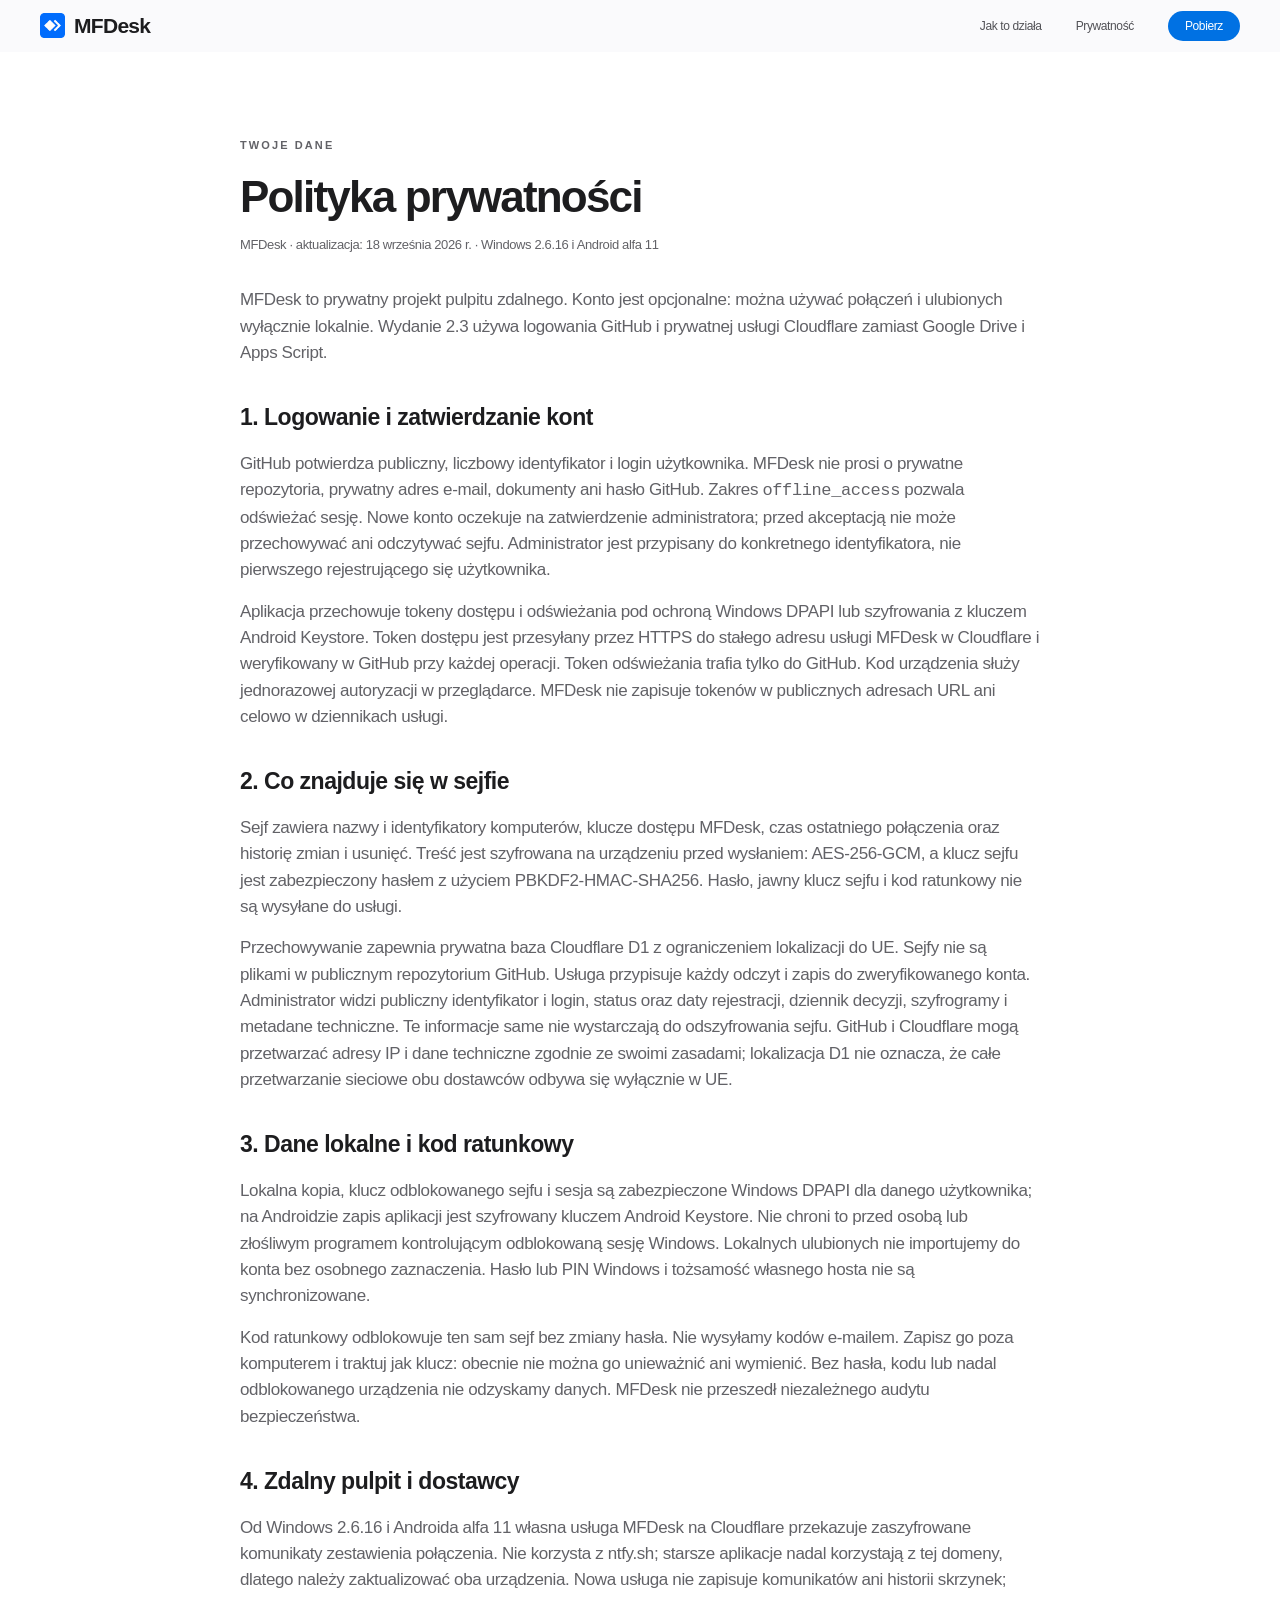
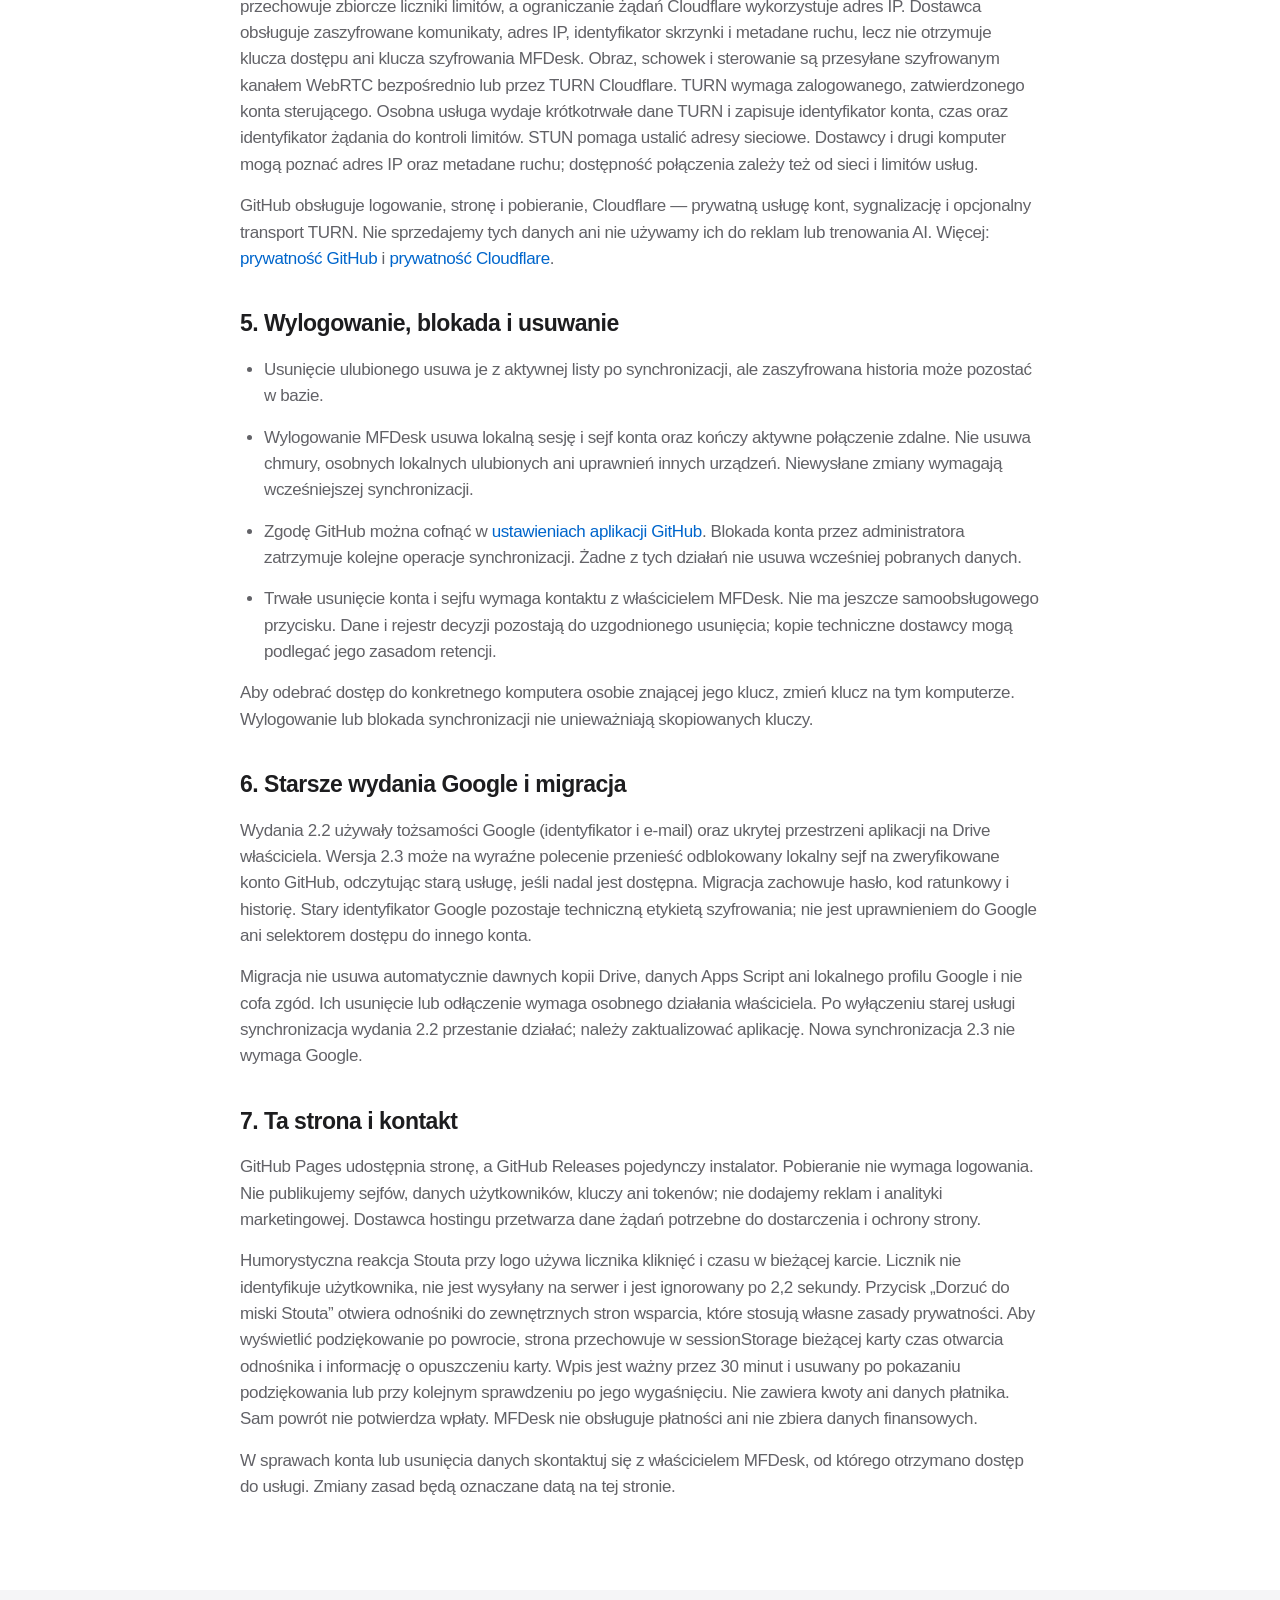
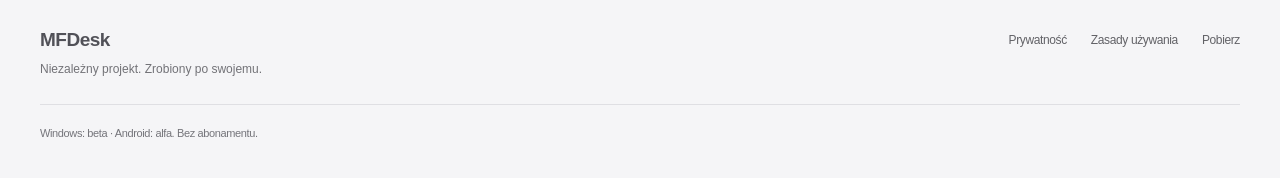
==== commit ff38beb2: "Publish Android alpha 11 and independent signaling information" ====
--- a/privacy/index.html
+++ b/privacy/index.html
@@ -1,2 +1,2 @@
-<!DOCTYPE html><html lang="pl"><head><meta charSet="utf-8"/><meta name="viewport" content="width=device-width, initial-scale=1"/><link rel="stylesheet" href="/_next/static/css/index.p6WvNbWk.css" data-rsc-css-href="/_next/static/css/index.p6WvNbWk.css" data-precedence="vite-rsc/importer-resources"/><link rel="modulepreload" fetchPriority="low" href="/_next/static/chunks/index-D9lJun3X.js"/><script src="/_next/static/chunks/rolldown-runtime-C60lm6uB.js" type="module" async=""></script><script src="/_next/static/chunks/framework-D_rUT4EX.js" type="module" async=""></script><link rel="modulepreload" href="/_next/static/chunks/layout-segment-context-BvKFTDYX.js" crossorigin=""/><link rel="modulepreload" href="/_next/static/chunks/brand-logo-CJ5cJ9ZG.js" crossorigin=""/><link rel="modulepreload" href="/_next/static/chunks/dialog-C5rsB-VZ.js" crossorigin=""/><link rel="modulepreload" href="/_next/static/chunks/createLucideIcon-D7hhdOL8.js" crossorigin=""/><link rel="modulepreload" href="/_next/static/chunks/Icon-DfgLFBrD.js" crossorigin=""/><title>Polityka prywatności | MFDesk</title><meta name="description" content="Logowanie GitHub, prywatne sejfy Cloudflare i zasady ochrony danych MFDesk."/><meta property="og:title" content="Polityka prywatności | MFDesk"/><meta property="og:description" content="Logowanie GitHub, prywatne sejfy Cloudflare i zasady ochrony danych MFDesk."/><meta name="twitter:card" content="summary"/><meta name="twitter:title" content="Polityka prywatności | MFDesk"/><meta name="twitter:description" content="Logowanie GitHub, prywatne sejfy Cloudflare i zasady ochrony danych MFDesk."/><link rel="icon" href="/mfdesk.png"/><script>Object.assign(((self[Symbol.for("vinext.navigationRuntime")]??={bootstrap:{routeManifest:null},functions:{}}).bootstrap.rsc??={rsc:[]}),{params:{},nav:{"pathname":"/privacy","searchParams":[]}})</script><link rel="modulepreload" href="/_next/static/chunks/index-D9lJun3X.js" />
-</head><body><a class="skip" href="#content">Przejdź do treści</a><header class="site-header"><div class="header-inner wrap"><a class="brand" href="/"><img src="/mfdesk.png" width="43" height="43" alt=""/>MFDesk</a><nav aria-label="Menu główne"><a href="/#pokaz">Jak to działa</a><a href="/privacy/">Prywatność</a><a class="nav-download" href="/#pobierz">Pobierz</a></nav></div></header><main id="content" class="legal wrap"><p class="eyebrow">TWOJE DANE</p><h1>Polityka prywatności</h1><p class="updated">MFDesk · aktualizacja: 14 września 2026 r. · wydanie 2.3</p><p>MFDesk to prywatny projekt pulpitu zdalnego. Konto jest opcjonalne: można używać połączeń i ulubionych wyłącznie lokalnie. Wydanie 2.3 używa logowania GitHub i prywatnej usługi Cloudflare zamiast Google Drive i Apps Script.</p><h2>1. Logowanie i zatwierdzanie kont</h2><p>GitHub potwierdza publiczny, liczbowy identyfikator i login użytkownika. MFDesk nie prosi o prywatne repozytoria, prywatny adres e-mail, dokumenty ani hasło GitHub. Zakres <code>offline_access</code> pozwala odświeżać sesję. Nowe konto oczekuje na zatwierdzenie administratora; przed akceptacją nie może przechowywać ani odczytywać sejfu. Administrator jest przypisany do konkretnego identyfikatora, nie pierwszego rejestrującego się użytkownika.</p><p>Aplikacja przechowuje tokeny dostępu i odświeżania pod ochroną Windows DPAPI. Token dostępu jest przesyłany przez HTTPS do stałego adresu usługi MFDesk w Cloudflare i weryfikowany w GitHub przy każdej operacji. Token odświeżania trafia tylko do GitHub. Kod urządzenia służy jednorazowej autoryzacji w przeglądarce. MFDesk nie zapisuje tokenów w publicznych adresach URL ani celowo w dziennikach usługi.</p><h2>2. Co znajduje się w sejfie</h2><p>Sejf zawiera nazwy i identyfikatory komputerów, klucze dostępu MFDesk, czas ostatniego połączenia oraz historię zmian i usunięć. Treść jest szyfrowana na urządzeniu przed wysłaniem: AES-256-GCM, a klucz sejfu jest zabezpieczony hasłem z użyciem PBKDF2-HMAC-SHA256. Hasło, jawny klucz sejfu i kod ratunkowy nie są wysyłane do usługi.</p><p>Przechowywanie zapewnia prywatna baza Cloudflare D1 z ograniczeniem lokalizacji do UE. Sejfy nie są plikami w publicznym repozytorium GitHub. Usługa przypisuje każdy odczyt i zapis do zweryfikowanego konta. Administrator widzi publiczny identyfikator i login, status oraz daty rejestracji, dziennik decyzji, szyfrogramy i metadane techniczne. Te informacje same nie wystarczają do odszyfrowania sejfu. GitHub i Cloudflare mogą przetwarzać adresy IP i dane techniczne zgodnie ze swoimi zasadami; lokalizacja D1 nie oznacza, że całe przetwarzanie sieciowe obu dostawców odbywa się wyłącznie w UE.</p><h2>3. Dane lokalne i kod ratunkowy</h2><p>Lokalna kopia, klucz odblokowanego sejfu i sesja są zabezpieczone Windows DPAPI dla danego użytkownika. Nie chroni to przed osobą lub złośliwym programem kontrolującym odblokowaną sesję Windows. Lokalnych ulubionych nie importujemy do konta bez osobnego zaznaczenia. Hasło lub PIN Windows i tożsamość własnego hosta nie są synchronizowane.</p><p>Kod ratunkowy odblokowuje ten sam sejf bez zmiany hasła. Nie wysyłamy kodów e-mailem. Zapisz go poza komputerem i traktuj jak klucz: obecnie nie można go unieważnić ani wymienić. Bez hasła, kodu lub nadal odblokowanego urządzenia nie odzyskamy danych. MFDesk nie przeszedł niezależnego audytu bezpieczeństwa.</p><h2>4. Zdalny pulpit i dostawcy</h2><p>Obraz monitorów oraz zdarzenia myszy i klawiatury przechodzą bezpośrednio między komputerami szyfrowanym kanałem WebRTC, nie przez bazę kont. Domyślna usługa ntfy.sh przekazuje zaszyfrowane komunikaty zestawienia połączenia; STUN pomaga ustalić adresy sieciowe. Te usługi i drugi komputer mogą poznać adres IP oraz metadane ruchu. Nie ma domyślnego pośrednika TURN, więc nie każda sieć umożliwi połączenie.</p><p>GitHub obsługuje logowanie, stronę i pobieranie, Cloudflare — prywatną usługę kont. Nie sprzedajemy tych danych ani nie używamy ich do reklam lub trenowania AI. Więcej: <a href="https://docs.github.com/en/site-policy/privacy-policies/github-general-privacy-statement">prywatność GitHub</a> i <a href="https://www.cloudflare.com/privacypolicy/">prywatność Cloudflare</a>.</p><h2>5. Wylogowanie, blokada i usuwanie</h2><ul><li>Usunięcie ulubionego usuwa je z aktywnej listy po synchronizacji, ale zaszyfrowana historia może pozostać w bazie.</li><li>Wylogowanie MFDesk usuwa lokalną sesję i sejf konta oraz kończy aktywne połączenie zdalne. Nie usuwa chmury, osobnych lokalnych ulubionych ani uprawnień innych urządzeń. Niewysłane zmiany wymagają wcześniejszej synchronizacji.</li><li>Zgodę GitHub można cofnąć w <a href="https://github.com/settings/applications">ustawieniach aplikacji GitHub</a>. Blokada konta przez administratora zatrzymuje kolejne operacje synchronizacji. Żadne z tych działań nie usuwa wcześniej pobranych danych.</li><li>Trwałe usunięcie konta i sejfu wymaga kontaktu z właścicielem MFDesk. Nie ma jeszcze samoobsługowego przycisku. Dane i rejestr decyzji pozostają do uzgodnionego usunięcia; kopie techniczne dostawcy mogą podlegać jego zasadom retencji.</li></ul><p>Aby odebrać dostęp do konkretnego komputera osobie znającej jego klucz, zmień klucz na tym komputerze. Wylogowanie lub blokada synchronizacji nie unieważniają skopiowanych kluczy.</p><h2>6. Starsze wydania Google i migracja</h2><p>Wydania 2.2 używały tożsamości Google (identyfikator i e-mail) oraz ukrytej przestrzeni aplikacji na Drive właściciela. Wersja 2.3 może na wyraźne polecenie przenieść odblokowany lokalny sejf na zweryfikowane konto GitHub, odczytując starą usługę, jeśli nadal jest dostępna. Migracja zachowuje hasło, kod ratunkowy i historię. Stary identyfikator Google pozostaje techniczną etykietą szyfrowania; nie jest uprawnieniem do Google ani selektorem dostępu do innego konta.</p><p>Migracja nie usuwa automatycznie dawnych kopii Drive, danych Apps Script ani lokalnego profilu Google i nie cofa zgód. Ich usunięcie lub odłączenie wymaga osobnego działania właściciela. Po wyłączeniu starej usługi synchronizacja wydania 2.2 przestanie działać; należy zaktualizować aplikację. Nowa synchronizacja 2.3 nie wymaga Google.</p><h2>7. Ta strona i kontakt</h2><p>GitHub Pages udostępnia stronę, a GitHub Releases pojedynczy instalator. Pobieranie nie wymaga logowania. Nie publikujemy sejfów, danych użytkowników, kluczy ani tokenów; nie dodajemy reklam i analityki marketingowej. Dostawca hostingu przetwarza dane żądań potrzebne do dostarczenia i ochrony strony.</p><p>Humorystyczna reakcja Stouta przy logo używa licznika kliknięć i czasu w bieżącej karcie. Licznik nie identyfikuje użytkownika, nie jest wysyłany na serwer i jest ignorowany po 2,2 sekundy. Przycisk „Dorzuć do miski Stouta” otwiera odnośniki do zewnętrznych stron wsparcia, które stosują własne zasady prywatności. Aby wyświetlić podziękowanie po powrocie, strona przechowuje w sessionStorage bieżącej karty czas otwarcia odnośnika i informację o opuszczeniu karty. Wpis jest ważny przez 30 minut i usuwany po pokazaniu podziękowania lub przy kolejnym sprawdzeniu po jego wygaśnięciu. Nie zawiera kwoty ani danych płatnika. Sam powrót nie potwierdza wpłaty. MFDesk nie obsługuje płatności ani nie zbiera danych finansowych.</p><p>W sprawach konta lub usunięcia danych skontaktuj się z właścicielem MFDesk, od którego otrzymano dostęp do usługi. Zmiany zasad będą oznaczane datą na tej stronie.</p></main><footer><div class="footer-inner wrap"><div class="footer-brand">MFDesk<span>Niezależny projekt. Zrobiony po swojemu.</span></div><div class="footer-links"><a href="/privacy/">Prywatność</a><a href="/terms/">Zasady używania</a><a href="/#pobierz">Pobierz</a></div><p>Windows: beta · Android: alfa. Bez abonamentu.</p></div></footer><script type="module" src="/_next/static/chunks/index-D9lJun3X.js" id="_R_" async=""></script><script>((self[Symbol.for("vinext.navigationRuntime")]??={bootstrap:{routeManifest:null},functions:{}}).bootstrap.rsc??={rsc:[]}).rsc.push("0:{\"page:/privacy\":\"$L1\",\"layout:/\":\"$L2\",\"route:/privacy\":\"$L3\",\"__route\":\"route:/privacy\",\"__interceptionContext\":null,\"__layoutIds\":[\"layout:/\"],\"__rootLayout\":\"/\",\"__bfcacheSegmentIdentities\":{\"layout:/\":\"[\\\"layout\\\",\\\"layout:/\\\",\\\"root-boundary:/\\\",\\\"\\\"]\",\"page:/privacy\":\"[\\\"page\\\",\\\"page:/privacy\\\",\\\"root-boundary:/\\\",\\\"[\\\\\\\"privacy\\\\\\\"]\\\"]\"},\"__srcPage\":[\"privacy\",\"page\"],\"__layoutFlags\":{\"layout:/\":\"s\"},\"__artifactCompatibility\":{\"schemaVersion\":1,\"graphVersion\":\"app-route-graph:cafd66b895952518\",\"deploymentVersion\":\"94a280ea-d766-4367-b595-2fb29c61dab4\",\"appElementsSchemaVersion\":1,\"rscPayloadSchemaVersion\":1,\"rootBoundaryId\":\"/\",\"renderEpoch\":null}}\n")</script><script>((self[Symbol.for("vinext.navigationRuntime")]??={bootstrap:{routeManifest:null},functions:{}}).bootstrap.rsc??={rsc:[]}).rsc.push("4:I[\"f672c007af10\",[],\"BrandLogo\",1]\n")</script><script>((self[Symbol.for("vinext.navigationRuntime")]??={bootstrap:{routeManifest:null},functions:{}}).bootstrap.rsc??={rsc:[]}).rsc.push("5:I[\"cbf257e34144\",[],\"Children\",1]\n")</script><script>((self[Symbol.for("vinext.navigationRuntime")]??={bootstrap:{routeManifest:null},functions:{}}).bootstrap.rsc??={rsc:[]}).rsc.push("6:I[\"a3c9f3c4d13c\",[],\"GlobalErrorBoundary\",1]\n")</script><script>((self[Symbol.for("vinext.navigationRuntime")]??={bootstrap:{routeManifest:null},functions:{}}).bootstrap.rsc??={rsc:[]}).rsc.push("7:I[\"fb3231adb96d\",[],\"default\",1]\n")</script><script>((self[Symbol.for("vinext.navigationRuntime")]??={bootstrap:{routeManifest:null},functions:{}}).bootstrap.rsc??={rsc:[]}).rsc.push("8:I[\"a3c9f3c4d13c\",[],\"ErrorBoundary\",1]\n")</script><script>((self[Symbol.for("vinext.navigationRuntime")]??={bootstrap:{routeManifest:null},functions:{}}).bootstrap.rsc??={rsc:[]}).rsc.push("9:I[\"caf66367e8dd\",[],\"LayoutSegmentProvider\",1]\n")</script><script>((self[Symbol.for("vinext.navigationRuntime")]??={bootstrap:{routeManifest:null},functions:{}}).bootstrap.rsc??={rsc:[]}).rsc.push("a:I[\"cbf257e34144\",[],\"Slot\",1]\n")</script><script>((self[Symbol.for("vinext.navigationRuntime")]??={bootstrap:{routeManifest:null},functions:{}}).bootstrap.rsc??={rsc:[]}).rsc.push("b:I[\"a3c9f3c4d13c\",[],\"NotFoundBoundary\",1]\n")</script><script>((self[Symbol.for("vinext.navigationRuntime")]??={bootstrap:{routeManifest:null},functions:{}}).bootstrap.rsc??={rsc:[]}).rsc.push("c:I[\"3a29bbfba6d5\",[],\"AppRouterScrollTarget\",1]\n")</script><script>((self[Symbol.for("vinext.navigationRuntime")]??={bootstrap:{routeManifest:null},functions:{}}).bootstrap.rsc??={rsc:[]}).rsc.push("d:I[\"a3c9f3c4d13c\",[],\"RedirectBoundary\",1]\n")</script><script>((self[Symbol.for("vinext.navigationRuntime")]??={bootstrap:{routeManifest:null},functions:{}}).bootstrap.rsc??={rsc:[]}).rsc.push(":HL[\"/_next/static/css/index.p6WvNbWk.css\",\"style\"     ]\n")</script><script>((self[Symbol.for("vinext.navigationRuntime")]??={bootstrap:{routeManifest:null},functions:{}}).bootstrap.rsc??={rsc:[]}).rsc.push("2:[[[\"$\",\"link\",\"css:/_next/static/css/index.p6WvNbWk.css\",{\"rel\":\"stylesheet\",\"precedence\":\"vite-rsc/importer-resources\",\"href\":\"/_next/static/css/index.p6WvNbWk.css\",\"data-rsc-css-href\":\"/_next/static/css/index.p6WvNbWk.css\"}],\"$undefined\"],[\"$\",\"html\",null,{\"lang\":\"pl\",\"children\":[\"$\",\"body\",null,{\"children\":[[\"$\",\"a\",null,{\"className\":\"skip\",\"href\":\"#content\",\"children\":\"Przejdź do treści\"}],[\"$\",\"header\",null,{\"className\":\"site-header\",\"children\":[\"$\",\"div\",null,{\"className\":\"header-inner wrap\",\"children\":[[\"$\",\"$L4\",null,{}],[\"$\",\"nav\",null,{\"aria-label\":\"Menu główne\",\"children\":[[\"$\",\"a\",null,{\"href\":\"/#pokaz\",\"children\":\"Jak to działa\"}],[\"$\",\"a\",null,{\"href\":\"/privacy/\",\"children\":\"Prywatność\"}],[\"$\",\"a\",null,{\"className\":\"nav-download\",\"href\":\"/#pobierz\",\"children\":\"Pobierz\"}]]}]]}]}],[\"$\",\"$L5\",null,{}],[\"$\",\"footer\",null,{\"children\":[\"$\",\"div\",null,{\"className\":\"footer-inner wrap\",\"children\":[[\"$\",\"div\",null,{\"className\":\"footer-brand\",\"children\":[\"MFDesk\",[\"$\",\"span\",null,{\"children\":\"Niezależny projekt. Zrobiony po swojemu.\"}]]}],[\"$\",\"div\",null,{\"className\":\"footer-links\",\"children\":[[\"$\",\"a\",null,{\"href\":\"/privacy/\",\"children\":\"Prywatność\"}],[\"$\",\"a\",null,{\"href\":\"/terms/\",\"children\":\"Zasady używania\"}],[\"$\",\"a\",null,{\"href\":\"/#pobierz\",\"children\":\"Pobierz\"}]]}],[\"$\",\"p\",null,{\"children\":\"Windows: beta · Android: alfa. Bez abonamentu.\"}]]}]}]]}]}]]\n")</script><script>((self[Symbol.for("vinext.navigationRuntime")]??={bootstrap:{routeManifest:null},functions:{}}).bootstrap.rsc??={rsc:[]}).rsc.push("3:[[[\"$\",\"meta\",null,{\"charSet\":\"utf-8\"}],[[\"$\",\"title\",\"0\",{\"children\":\"Polityka prywatności | MFDesk\"}],[\"$\",\"meta\",\"1\",{\"name\":\"description\",\"content\":\"Logowanie GitHub, prywatne sejfy Cloudflare i zasady ochrony danych MFDesk.\"}],[\"$\",\"meta\",\"2\",{\"property\":\"og:title\",\"content\":\"Polityka prywatności | MFDesk\"}],[\"$\",\"meta\",\"3\",{\"property\":\"og:description\",\"content\":\"Logowanie GitHub, prywatne sejfy Cloudflare i zasady ochrony danych MFDesk.\"}],[\"$\",\"meta\",\"4\",{\"name\":\"twitter:card\",\"content\":\"summary\"}],[\"$\",\"meta\",\"5\",{\"name\":\"twitter:title\",\"content\":\"Polityka prywatności | MFDesk\"}],[\"$\",\"meta\",\"6\",{\"name\":\"twitter:description\",\"content\":\"Logowanie GitHub, prywatne sejfy Cloudflare i zasady ochrony danych MFDesk.\"}],[\"$\",\"link\",\"7\",{\"data-vinext-streamed-icon\":\"$undefined\",\"rel\":\"icon\",\"href\":\"/mfdesk.png\",\"type\":\"$undefined\",\"sizes\":\"$undefined\",\"color\":\"$undefined\",\"media\":\"$undefined\",\"fetchPriority\":\"$undefined\"}]],[[\"$\",\"meta\",\"0\",{\"name\":\"viewport\",\"content\":\"width=device-width, initial-scale=1\"}]]],[\"$\",\"$L6\",null,{\"fallback\":\"$7\",\"children\":[\"$\",\"$L8\",null,{\"fallback\":\"$7\",\"children\":[\"$\",\"$L9\",null,{\"providerId\":\"layout:/\",\"segmentMap\":{\"children\":[\"privacy\"]},\"children\":[\"$\",\"$La\",null,{\"id\":\"layout:/\",\"parallelSlots\":\"$undefined\",\"children\":[\"$\",\"$Lb\",null,{\"resetKey\":\"privacy\",\"fallback\":[[\"$\",\"title\",null,{\"children\":\"404: This page could not be found.\"}],[\"$\",\"div\",null,{\"style\":{\"fontFamily\":\"system-ui,\\\"Segoe UI\\\",Roboto,Helvetica,Arial,sans-serif,\\\"Apple Color Emoji\\\",\\\"Segoe UI Emoji\\\"\",\"height\":\"100vh\",\"textAlign\":\"center\",\"display\":\"flex\",\"flexDirection\":\"column\",\"alignItems\":\"center\",\"justifyContent\":\"center\"},\"children\":[\"$\",\"div\",null,{\"children\":[[\"$\",\"style\",null,{\"dangerouslySetInnerHTML\":{\"__html\":\"body{color:#000;background:#fff;margin:0}.next-error-h1{border-right:1px solid rgba(0,0,0,.3)}@media (prefers-color-scheme:dark){body{color:#fff;background:#000}.next-error-h1{border-right:1px solid rgba(255,255,255,.3)}}\"}}],[\"$\",\"h1\",null,{\"className\":\"next-error-h1\",\"style\":{\"display\":\"inline-block\",\"margin\":\"0 20px 0 0\",\"padding\":\"0 23px 0 0\",\"fontSize\":24,\"fontWeight\":500,\"verticalAlign\":\"top\",\"lineHeight\":\"49px\"},\"children\":404}],[\"$\",\"div\",null,{\"style\":{\"display\":\"inline-block\"},\"children\":[\"$\",\"h2\",null,{\"style\":{\"fontSize\":14,\"fontWeight\":400,\"lineHeight\":\"49px\",\"margin\":0},\"children\":\"This page could not be found.\"}]}]]}]}]],\"children\":[\"$\",\"$Lc\",null,{\"children\":[\"$\",\"$Ld\",null,{\"children\":[[\"$\",\"$L9\",null,{\"providerId\":\"page:/privacy\",\"segmentMap\":{\"children\":[\"__PAGE__\"]},\"children\":[\"$\",\"$La\",null,{\"id\":\"page:/privacy\"}]}],null]}]}]}]}]}]}]}],null,null]\n")</script><script>((self[Symbol.for("vinext.navigationRuntime")]??={bootstrap:{routeManifest:null},functions:{}}).bootstrap.rsc??={rsc:[]}).rsc.push("1:[\"$\",\"main\",null,{\"id\":\"content\",\"className\":\"legal wrap\",\"children\":[[\"$\",\"p\",null,{\"className\":\"eyebrow\",\"children\":\"TWOJE DANE\"}],[\"$\",\"h1\",null,{\"children\":\"Polityka prywatności\"}],[\"$\",\"p\",null,{\"className\":\"updated\",\"children\":\"MFDesk · aktualizacja: 14 września 2026 r. · wydanie 2.3\"}],[\"$\",\"p\",null,{\"children\":\"MFDesk to prywatny projekt pulpitu zdalnego. Konto jest opcjonalne: można używać połączeń i ulubionych wyłącznie lokalnie. Wydanie 2.3 używa logowania GitHub i prywatnej usługi Cloudflare zamiast Google Drive i Apps Script.\"}],[\"$\",\"h2\",null,{\"children\":\"1. Logowanie i zatwierdzanie kont\"}],[\"$\",\"p\",null,{\"children\":[\"GitHub potwierdza publiczny, liczbowy identyfikator i login użytkownika. MFDesk nie prosi o prywatne repozytoria, prywatny adres e-mail, dokumenty ani hasło GitHub. Zakres \",[\"$\",\"code\",null,{\"children\":\"offline_access\"}],\" pozwala odświeżać sesję. Nowe konto oczekuje na zatwierdzenie administratora; przed akceptacją nie może przechowywać ani odczytywać sejfu. Administrator jest przypisany do konkretnego identyfikatora, nie pierwszego rejestrującego się użytkownika.\"]}],[\"$\",\"p\",null,{\"children\":\"Aplikacja przechowuje tokeny dostępu i odświeżania pod ochroną Windows DPAPI. Token dostępu jest przesyłany przez HTTPS do stałego adresu usługi MFDesk w Cloudflare i weryfikowany w GitHub przy każdej operacji. Token odświeżania trafia tylko do GitHub. Kod urządzenia służy jednorazowej autoryzacji w przeglądarce. MFDesk nie zapisuje tokenów w publicznych adresach URL ani celowo w dziennikach usługi.\"}],[\"$\",\"h2\",null,{\"children\":\"2. Co znajduje się w sejfie\"}],[\"$\",\"p\",null,{\"children\":\"Sejf zawiera nazwy i identyfikatory komputerów, klucze dostępu MFDesk, czas ostatniego połączenia oraz historię zmian i usunięć. Treść jest szyfrowana na urządzeniu przed wysłaniem: AES-256-GCM, a klucz sejfu jest zabezpieczony hasłem z użyciem PBKDF2-HMAC-SHA256. Hasło, jawny klucz sejfu i kod ratunkowy nie są wysyłane do usługi.\"}],[\"$\",\"p\",null,{\"children\":\"Przechowywanie zapewnia prywatna baza Cloudflare D1 z ograniczeniem lokalizacji do UE. Sejfy nie są plikami w publicznym repozytorium GitHub. Usługa przypisuje każdy odczyt i zapis do zweryfikowanego konta. Administrator widzi publiczny identyfikator i login, status oraz daty rejestracji, dziennik decyzji, szyfrogramy i metadane techniczne. Te informacje same nie wystarczają do odszyfrowania sejfu. GitHub i Cloudflare mogą przetwarzać adresy IP i dane techniczne zgodnie ze swoimi zasadami; lokalizacja D1 nie oznacza, że całe przetwarzanie sieciowe obu dostawców odbywa się wyłącznie w UE.\"}],[\"$\",\"h2\",null,{\"children\":\"3. Dane lokalne i kod ratunkowy\"}],[\"$\",\"p\",null,{\"children\":\"Lokalna kopia, klucz odblokowanego sejfu i sesja są zabezpieczone Windows DPAPI dla danego użytkownika. Nie chroni to przed osobą lub złośliwym programem kontrolującym odblokowaną sesję Windows. Lokalnych ulubionych nie importujemy do konta bez osobnego zaznaczenia. Hasło lub PIN Windows i tożsamość własnego hosta nie są synchronizowane.\"}],[\"$\",\"p\",null,{\"children\":\"Kod ratunkowy odblokowuje ten sam sejf bez zmiany hasła. Nie wysyłamy kodów e-mailem. Zapisz go poza komputerem i traktuj jak klucz: obecnie nie można go unieważnić ani wymienić. Bez hasła, kodu lub nadal odblokowanego urządzenia nie odzyskamy danych. MFDesk nie przeszedł niezależnego audytu bezpieczeństwa.\"}],[\"$\",\"h2\",null,{\"children\":\"4. Zdalny pulpit i dostawcy\"}],[\"$\",\"p\",null,{\"children\":\"Obraz monitorów oraz zdarzenia myszy i klawiatury przechodzą bezpośrednio między komputerami szyfrowanym kanałem WebRTC, nie przez bazę kont. Domyślna usługa ntfy.sh przekazuje zaszyfrowane komunikaty zestawienia połączenia; STUN pomaga ustalić adresy sieciowe. Te usługi i drugi komputer mogą poznać adres IP oraz metadane ruchu. Nie ma domyślnego pośrednika TURN, więc nie każda sieć umożliwi połączenie.\"}],\"$Le\",\"$Lf\",\"$L10\",\"$L11\",\"$L12\",\"$L13\",\"$L14\",\"$L15\",\"$L16\",\"$L17\",\"$L18\"]}]\n")</script><script>((self[Symbol.for("vinext.navigationRuntime")]??={bootstrap:{routeManifest:null},functions:{}}).bootstrap.rsc??={rsc:[]}).rsc.push("e:[\"$\",\"p\",null,{\"children\":[\"GitHub obsługuje logowanie, stronę i pobieranie, Cloudflare — prywatną usługę kont. Nie sprzedajemy tych danych ani nie używamy ich do reklam lub trenowania AI. Więcej: \",[\"$\",\"a\",null,{\"href\":\"https://docs.github.com/en/site-policy/privacy-policies/github-general-privacy-statement\",\"children\":\"prywatność GitHub\"}],\" i \",[\"$\",\"a\",null,{\"href\":\"https://www.cloudflare.com/privacypolicy/\",\"children\":\"prywatność Cloudflare\"}],\".\"]}]\n")</script><script>((self[Symbol.for("vinext.navigationRuntime")]??={bootstrap:{routeManifest:null},functions:{}}).bootstrap.rsc??={rsc:[]}).rsc.push("f:[\"$\",\"h2\",null,{\"children\":\"5. Wylogowanie, blokada i usuwanie\"}]\n")</script><script>((self[Symbol.for("vinext.navigationRuntime")]??={bootstrap:{routeManifest:null},functions:{}}).bootstrap.rsc??={rsc:[]}).rsc.push("10:[\"$\",\"ul\",null,{\"children\":[[\"$\",\"li\",null,{\"children\":\"Usunięcie ulubionego usuwa je z aktywnej listy po synchronizacji, ale zaszyfrowana historia może pozostać w bazie.\"}],[\"$\",\"li\",null,{\"children\":\"Wylogowanie MFDesk usuwa lokalną sesję i sejf konta oraz kończy aktywne połączenie zdalne. Nie usuwa chmury, osobnych lokalnych ulubionych ani uprawnień innych urządzeń. Niewysłane zmiany wymagają wcześniejszej synchronizacji.\"}],[\"$\",\"li\",null,{\"children\":[\"Zgodę GitHub można cofnąć w \",[\"$\",\"a\",null,{\"href\":\"https://github.com/settings/applications\",\"children\":\"ustawieniach aplikacji GitHub\"}],\". Blokada konta przez administratora zatrzymuje kolejne operacje synchronizacji. Żadne z tych działań nie usuwa wcześniej pobranych danych.\"]}],[\"$\",\"li\",null,{\"children\":\"Trwałe usunięcie konta i sejfu wymaga kontaktu z właścicielem MFDesk. Nie ma jeszcze samoobsługowego przycisku. Dane i rejestr decyzji pozostają do uzgodnionego usunięcia; kopie techniczne dostawcy mogą podlegać jego zasadom retencji.\"}]]}]\n")</script><script>((self[Symbol.for("vinext.navigationRuntime")]??={bootstrap:{routeManifest:null},functions:{}}).bootstrap.rsc??={rsc:[]}).rsc.push("11:[\"$\",\"p\",null,{\"children\":\"Aby odebrać dostęp do konkretnego komputera osobie znającej jego klucz, zmień klucz na tym komputerze. Wylogowanie lub blokada synchronizacji nie unieważniają skopiowanych kluczy.\"}]\n")</script><script>((self[Symbol.for("vinext.navigationRuntime")]??={bootstrap:{routeManifest:null},functions:{}}).bootstrap.rsc??={rsc:[]}).rsc.push("12:[\"$\",\"h2\",null,{\"children\":\"6. Starsze wydania Google i migracja\"}]\n")</script><script>((self[Symbol.for("vinext.navigationRuntime")]??={bootstrap:{routeManifest:null},functions:{}}).bootstrap.rsc??={rsc:[]}).rsc.push("13:[\"$\",\"p\",null,{\"children\":\"Wydania 2.2 używały tożsamości Google (identyfikator i e-mail) oraz ukrytej przestrzeni aplikacji na Drive właściciela. Wersja 2.3 może na wyraźne polecenie przenieść odblokowany lokalny sejf na zweryfikowane konto GitHub, odczytując starą usługę, jeśli nadal jest dostępna. Migracja zachowuje hasło, kod ratunkowy i historię. Stary identyfikator Google pozostaje techniczną etykietą szyfrowania; nie jest uprawnieniem do Google ani selektorem dostępu do innego konta.\"}]\n")</script><script>((self[Symbol.for("vinext.navigationRuntime")]??={bootstrap:{routeManifest:null},functions:{}}).bootstrap.rsc??={rsc:[]}).rsc.push("14:[\"$\",\"p\",null,{\"children\":\"Migracja nie usuwa automatycznie dawnych kopii Drive, danych Apps Script ani lokalnego profilu Google i nie cofa zgód. Ich usunięcie lub odłączenie wymaga osobnego działania właściciela. Po wyłączeniu starej usługi synchronizacja wydania 2.2 przestanie działać; należy zaktualizować aplikację. Nowa synchronizacja 2.3 nie wymaga Google.\"}]\n")</script><script>((self[Symbol.for("vinext.navigationRuntime")]??={bootstrap:{routeManifest:null},functions:{}}).bootstrap.rsc??={rsc:[]}).rsc.push("15:[\"$\",\"h2\",null,{\"children\":\"7. Ta strona i kontakt\"}]\n")</script><script>((self[Symbol.for("vinext.navigationRuntime")]??={bootstrap:{routeManifest:null},functions:{}}).bootstrap.rsc??={rsc:[]}).rsc.push("16:[\"$\",\"p\",null,{\"children\":\"GitHub Pages udostępnia stronę, a GitHub Releases pojedynczy instalator. Pobieranie nie wymaga logowania. Nie publikujemy sejfów, danych użytkowników, kluczy ani tokenów; nie dodajemy reklam i analityki marketingowej. Dostawca hostingu przetwarza dane żądań potrzebne do dostarczenia i ochrony strony.\"}]\n")</script><script>((self[Symbol.for("vinext.navigationRuntime")]??={bootstrap:{routeManifest:null},functions:{}}).bootstrap.rsc??={rsc:[]}).rsc.push("17:[\"$\",\"p\",null,{\"children\":\"Humorystyczna reakcja Stouta przy logo używa licznika kliknięć i czasu w bieżącej karcie. Licznik nie identyfikuje użytkownika, nie jest wysyłany na serwer i jest ignorowany po 2,2 sekundy. Przycisk „Dorzuć do miski Stouta” otwiera odnośniki do zewnętrznych stron wsparcia, które stosują własne zasady prywatności. Aby wyświetlić podziękowanie po powrocie, strona przechowuje w sessionStorage bieżącej karty czas otwarcia odnośnika i informację o opuszczeniu karty. Wpis jest ważny przez 30 minut i usuwany po pokazaniu podziękowania lub przy kolejnym sprawdzeniu po jego wygaśnięciu. Nie zawiera kwoty ani danych płatnika. Sam powrót nie potwierdza wpłaty. MFDesk nie obsługuje płatności ani nie zbiera danych finansowych.\"}]\n")</script><script>((self[Symbol.for("vinext.navigationRuntime")]??={bootstrap:{routeManifest:null},functions:{}}).bootstrap.rsc??={rsc:[]}).rsc.push("18:[\"$\",\"p\",null,{\"children\":\"W sprawach konta lub usunięcia danych skontaktuj się z właścicielem MFDesk, od którego otrzymano dostęp do usługi. Zmiany zasad będą oznaczane datą na tej stronie.\"}]\n")</script><script>Object.assign(((self[Symbol.for("vinext.navigationRuntime")]??={bootstrap:{routeManifest:null},functions:{}}).bootstrap.rsc??={rsc:[]}),{"initialCacheKind":"static"});((self[Symbol.for("vinext.navigationRuntime")]??={bootstrap:{routeManifest:null},functions:{}}).bootstrap.rsc??={rsc:[]}).done=true</script></body></html>+<!DOCTYPE html><html lang="pl"><head><meta charSet="utf-8"/><meta name="viewport" content="width=device-width, initial-scale=1"/><link rel="stylesheet" href="/_next/static/css/index.p6WvNbWk.css" data-rsc-css-href="/_next/static/css/index.p6WvNbWk.css" data-precedence="vite-rsc/importer-resources"/><link rel="modulepreload" fetchPriority="low" href="/_next/static/chunks/index-CNGZxfrT.js"/><script src="/_next/static/chunks/rolldown-runtime-C60lm6uB.js" type="module" async=""></script><script src="/_next/static/chunks/framework-D_rUT4EX.js" type="module" async=""></script><link rel="modulepreload" href="/_next/static/chunks/layout-segment-context-EGFDVGFW.js" crossorigin=""/><link rel="modulepreload" href="/_next/static/chunks/brand-logo-CJ5cJ9ZG.js" crossorigin=""/><link rel="modulepreload" href="/_next/static/chunks/dialog-C5rsB-VZ.js" crossorigin=""/><link rel="modulepreload" href="/_next/static/chunks/createLucideIcon-D7hhdOL8.js" crossorigin=""/><link rel="modulepreload" href="/_next/static/chunks/Icon-DfgLFBrD.js" crossorigin=""/><title>Polityka prywatności | MFDesk</title><meta name="description" content="Logowanie GitHub, prywatne sejfy Cloudflare i zasady ochrony danych MFDesk."/><meta property="og:title" content="Polityka prywatności | MFDesk"/><meta property="og:description" content="Logowanie GitHub, prywatne sejfy Cloudflare i zasady ochrony danych MFDesk."/><meta name="twitter:card" content="summary"/><meta name="twitter:title" content="Polityka prywatności | MFDesk"/><meta name="twitter:description" content="Logowanie GitHub, prywatne sejfy Cloudflare i zasady ochrony danych MFDesk."/><link rel="icon" href="/mfdesk.png"/><script>Object.assign(((self[Symbol.for("vinext.navigationRuntime")]??={bootstrap:{routeManifest:null},functions:{}}).bootstrap.rsc??={rsc:[]}),{params:{},nav:{"pathname":"/privacy","searchParams":[]}})</script><link rel="modulepreload" href="/_next/static/chunks/index-CNGZxfrT.js" />
+</head><body><a class="skip" href="#content">Przejdź do treści</a><header class="site-header"><div class="header-inner wrap"><a class="brand" href="/"><img src="/mfdesk.png" width="43" height="43" alt=""/>MFDesk</a><nav aria-label="Menu główne"><a href="/#pokaz">Jak to działa</a><a href="/privacy/">Prywatność</a><a class="nav-download" href="/#pobierz">Pobierz</a></nav></div></header><main id="content" class="legal wrap"><p class="eyebrow">TWOJE DANE</p><h1>Polityka prywatności</h1><p class="updated">MFDesk · aktualizacja: 18 września 2026 r. · Windows 2.6.16 i Android alfa 11</p><p>MFDesk to prywatny projekt pulpitu zdalnego. Konto jest opcjonalne: można używać połączeń i ulubionych wyłącznie lokalnie. Wydanie 2.3 używa logowania GitHub i prywatnej usługi Cloudflare zamiast Google Drive i Apps Script.</p><h2>1. Logowanie i zatwierdzanie kont</h2><p>GitHub potwierdza publiczny, liczbowy identyfikator i login użytkownika. MFDesk nie prosi o prywatne repozytoria, prywatny adres e-mail, dokumenty ani hasło GitHub. Zakres <code>offline_access</code> pozwala odświeżać sesję. Nowe konto oczekuje na zatwierdzenie administratora; przed akceptacją nie może przechowywać ani odczytywać sejfu. Administrator jest przypisany do konkretnego identyfikatora, nie pierwszego rejestrującego się użytkownika.</p><p>Aplikacja przechowuje tokeny dostępu i odświeżania pod ochroną Windows DPAPI lub szyfrowania z kluczem Android Keystore. Token dostępu jest przesyłany przez HTTPS do stałego adresu usługi MFDesk w Cloudflare i weryfikowany w GitHub przy każdej operacji. Token odświeżania trafia tylko do GitHub. Kod urządzenia służy jednorazowej autoryzacji w przeglądarce. MFDesk nie zapisuje tokenów w publicznych adresach URL ani celowo w dziennikach usługi.</p><h2>2. Co znajduje się w sejfie</h2><p>Sejf zawiera nazwy i identyfikatory komputerów, klucze dostępu MFDesk, czas ostatniego połączenia oraz historię zmian i usunięć. Treść jest szyfrowana na urządzeniu przed wysłaniem: AES-256-GCM, a klucz sejfu jest zabezpieczony hasłem z użyciem PBKDF2-HMAC-SHA256. Hasło, jawny klucz sejfu i kod ratunkowy nie są wysyłane do usługi.</p><p>Przechowywanie zapewnia prywatna baza Cloudflare D1 z ograniczeniem lokalizacji do UE. Sejfy nie są plikami w publicznym repozytorium GitHub. Usługa przypisuje każdy odczyt i zapis do zweryfikowanego konta. Administrator widzi publiczny identyfikator i login, status oraz daty rejestracji, dziennik decyzji, szyfrogramy i metadane techniczne. Te informacje same nie wystarczają do odszyfrowania sejfu. GitHub i Cloudflare mogą przetwarzać adresy IP i dane techniczne zgodnie ze swoimi zasadami; lokalizacja D1 nie oznacza, że całe przetwarzanie sieciowe obu dostawców odbywa się wyłącznie w UE.</p><h2>3. Dane lokalne i kod ratunkowy</h2><p>Lokalna kopia, klucz odblokowanego sejfu i sesja są zabezpieczone Windows DPAPI dla danego użytkownika; na Androidzie zapis aplikacji jest szyfrowany kluczem Android Keystore. Nie chroni to przed osobą lub złośliwym programem kontrolującym odblokowaną sesję Windows. Lokalnych ulubionych nie importujemy do konta bez osobnego zaznaczenia. Hasło lub PIN Windows i tożsamość własnego hosta nie są synchronizowane.</p><p>Kod ratunkowy odblokowuje ten sam sejf bez zmiany hasła. Nie wysyłamy kodów e-mailem. Zapisz go poza komputerem i traktuj jak klucz: obecnie nie można go unieważnić ani wymienić. Bez hasła, kodu lub nadal odblokowanego urządzenia nie odzyskamy danych. MFDesk nie przeszedł niezależnego audytu bezpieczeństwa.</p><h2>4. Zdalny pulpit i dostawcy</h2><p>Od Windows 2.6.16 i Androida alfa 11 własna usługa MFDesk na Cloudflare przekazuje zaszyfrowane komunikaty zestawienia połączenia. Nie korzysta z ntfy.sh; starsze aplikacje nadal korzystają z tej domeny, dlatego należy zaktualizować oba urządzenia. Nowa usługa nie zapisuje komunikatów ani historii skrzynek; przechowuje zbiorcze liczniki limitów, a ograniczanie żądań Cloudflare wykorzystuje adres IP. Dostawca obsługuje zaszyfrowane komunikaty, adres IP, identyfikator skrzynki i metadane ruchu, lecz nie otrzymuje klucza dostępu ani klucza szyfrowania MFDesk. Obraz, schowek i sterowanie są przesyłane szyfrowanym kanałem WebRTC bezpośrednio lub przez TURN Cloudflare. TURN wymaga zalogowanego, zatwierdzonego konta sterującego. Osobna usługa wydaje krótkotrwałe dane TURN i zapisuje identyfikator konta, czas oraz identyfikator żądania do kontroli limitów. STUN pomaga ustalić adresy sieciowe. Dostawcy i drugi komputer mogą poznać adres IP oraz metadane ruchu; dostępność połączenia zależy też od sieci i limitów usług.</p><p>GitHub obsługuje logowanie, stronę i pobieranie, Cloudflare — prywatną usługę kont, sygnalizację i opcjonalny transport TURN. Nie sprzedajemy tych danych ani nie używamy ich do reklam lub trenowania AI. Więcej: <a href="https://docs.github.com/en/site-policy/privacy-policies/github-general-privacy-statement">prywatność GitHub</a> i <a href="https://www.cloudflare.com/privacypolicy/">prywatność Cloudflare</a>.</p><h2>5. Wylogowanie, blokada i usuwanie</h2><ul><li>Usunięcie ulubionego usuwa je z aktywnej listy po synchronizacji, ale zaszyfrowana historia może pozostać w bazie.</li><li>Wylogowanie MFDesk usuwa lokalną sesję i sejf konta oraz kończy aktywne połączenie zdalne. Nie usuwa chmury, osobnych lokalnych ulubionych ani uprawnień innych urządzeń. Niewysłane zmiany wymagają wcześniejszej synchronizacji.</li><li>Zgodę GitHub można cofnąć w <a href="https://github.com/settings/applications">ustawieniach aplikacji GitHub</a>. Blokada konta przez administratora zatrzymuje kolejne operacje synchronizacji. Żadne z tych działań nie usuwa wcześniej pobranych danych.</li><li>Trwałe usunięcie konta i sejfu wymaga kontaktu z właścicielem MFDesk. Nie ma jeszcze samoobsługowego przycisku. Dane i rejestr decyzji pozostają do uzgodnionego usunięcia; kopie techniczne dostawcy mogą podlegać jego zasadom retencji.</li></ul><p>Aby odebrać dostęp do konkretnego komputera osobie znającej jego klucz, zmień klucz na tym komputerze. Wylogowanie lub blokada synchronizacji nie unieważniają skopiowanych kluczy.</p><h2>6. Starsze wydania Google i migracja</h2><p>Wydania 2.2 używały tożsamości Google (identyfikator i e-mail) oraz ukrytej przestrzeni aplikacji na Drive właściciela. Wersja 2.3 może na wyraźne polecenie przenieść odblokowany lokalny sejf na zweryfikowane konto GitHub, odczytując starą usługę, jeśli nadal jest dostępna. Migracja zachowuje hasło, kod ratunkowy i historię. Stary identyfikator Google pozostaje techniczną etykietą szyfrowania; nie jest uprawnieniem do Google ani selektorem dostępu do innego konta.</p><p>Migracja nie usuwa automatycznie dawnych kopii Drive, danych Apps Script ani lokalnego profilu Google i nie cofa zgód. Ich usunięcie lub odłączenie wymaga osobnego działania właściciela. Po wyłączeniu starej usługi synchronizacja wydania 2.2 przestanie działać; należy zaktualizować aplikację. Nowa synchronizacja 2.3 nie wymaga Google.</p><h2>7. Ta strona i kontakt</h2><p>GitHub Pages udostępnia stronę, a GitHub Releases pojedynczy instalator. Pobieranie nie wymaga logowania. Nie publikujemy sejfów, danych użytkowników, kluczy ani tokenów; nie dodajemy reklam i analityki marketingowej. Dostawca hostingu przetwarza dane żądań potrzebne do dostarczenia i ochrony strony.</p><p>Humorystyczna reakcja Stouta przy logo używa licznika kliknięć i czasu w bieżącej karcie. Licznik nie identyfikuje użytkownika, nie jest wysyłany na serwer i jest ignorowany po 2,2 sekundy. Przycisk „Dorzuć do miski Stouta” otwiera odnośniki do zewnętrznych stron wsparcia, które stosują własne zasady prywatności. Aby wyświetlić podziękowanie po powrocie, strona przechowuje w sessionStorage bieżącej karty czas otwarcia odnośnika i informację o opuszczeniu karty. Wpis jest ważny przez 30 minut i usuwany po pokazaniu podziękowania lub przy kolejnym sprawdzeniu po jego wygaśnięciu. Nie zawiera kwoty ani danych płatnika. Sam powrót nie potwierdza wpłaty. MFDesk nie obsługuje płatności ani nie zbiera danych finansowych.</p><p>W sprawach konta lub usunięcia danych skontaktuj się z właścicielem MFDesk, od którego otrzymano dostęp do usługi. Zmiany zasad będą oznaczane datą na tej stronie.</p></main><footer><div class="footer-inner wrap"><div class="footer-brand">MFDesk<span>Niezależny projekt. Zrobiony po swojemu.</span></div><div class="footer-links"><a href="/privacy/">Prywatność</a><a href="/terms/">Zasady używania</a><a href="/#pobierz">Pobierz</a></div><p>Windows: beta · Android: alfa. Bez abonamentu.</p></div></footer><script type="module" src="/_next/static/chunks/index-CNGZxfrT.js" id="_R_" async=""></script><script>((self[Symbol.for("vinext.navigationRuntime")]??={bootstrap:{routeManifest:null},functions:{}}).bootstrap.rsc??={rsc:[]}).rsc.push("0:{\"page:/privacy\":\"$L1\",\"layout:/\":\"$L2\",\"route:/privacy\":\"$L3\",\"__route\":\"route:/privacy\",\"__interceptionContext\":null,\"__layoutIds\":[\"layout:/\"],\"__rootLayout\":\"/\",\"__bfcacheSegmentIdentities\":{\"layout:/\":\"[\\\"layout\\\",\\\"layout:/\\\",\\\"root-boundary:/\\\",\\\"\\\"]\",\"page:/privacy\":\"[\\\"page\\\",\\\"page:/privacy\\\",\\\"root-boundary:/\\\",\\\"[\\\\\\\"privacy\\\\\\\"]\\\"]\"},\"__srcPage\":[\"privacy\",\"page\"],\"__layoutFlags\":{\"layout:/\":\"s\"},\"__artifactCompatibility\":{\"schemaVersion\":1,\"graphVersion\":\"app-route-graph:cafd66b895952518\",\"deploymentVersion\":\"4b482a97-71c3-4eae-9f3c-3f9a67c90bca\",\"appElementsSchemaVersion\":1,\"rscPayloadSchemaVersion\":1,\"rootBoundaryId\":\"/\",\"renderEpoch\":null}}\n")</script><script>((self[Symbol.for("vinext.navigationRuntime")]??={bootstrap:{routeManifest:null},functions:{}}).bootstrap.rsc??={rsc:[]}).rsc.push("4:I[\"f672c007af10\",[],\"BrandLogo\",1]\n")</script><script>((self[Symbol.for("vinext.navigationRuntime")]??={bootstrap:{routeManifest:null},functions:{}}).bootstrap.rsc??={rsc:[]}).rsc.push("5:I[\"cbf257e34144\",[],\"Children\",1]\n")</script><script>((self[Symbol.for("vinext.navigationRuntime")]??={bootstrap:{routeManifest:null},functions:{}}).bootstrap.rsc??={rsc:[]}).rsc.push("6:I[\"a3c9f3c4d13c\",[],\"GlobalErrorBoundary\",1]\n")</script><script>((self[Symbol.for("vinext.navigationRuntime")]??={bootstrap:{routeManifest:null},functions:{}}).bootstrap.rsc??={rsc:[]}).rsc.push("7:I[\"fb3231adb96d\",[],\"default\",1]\n")</script><script>((self[Symbol.for("vinext.navigationRuntime")]??={bootstrap:{routeManifest:null},functions:{}}).bootstrap.rsc??={rsc:[]}).rsc.push("8:I[\"a3c9f3c4d13c\",[],\"ErrorBoundary\",1]\n")</script><script>((self[Symbol.for("vinext.navigationRuntime")]??={bootstrap:{routeManifest:null},functions:{}}).bootstrap.rsc??={rsc:[]}).rsc.push("9:I[\"caf66367e8dd\",[],\"LayoutSegmentProvider\",1]\n")</script><script>((self[Symbol.for("vinext.navigationRuntime")]??={bootstrap:{routeManifest:null},functions:{}}).bootstrap.rsc??={rsc:[]}).rsc.push("a:I[\"cbf257e34144\",[],\"Slot\",1]\n")</script><script>((self[Symbol.for("vinext.navigationRuntime")]??={bootstrap:{routeManifest:null},functions:{}}).bootstrap.rsc??={rsc:[]}).rsc.push("b:I[\"a3c9f3c4d13c\",[],\"NotFoundBoundary\",1]\n")</script><script>((self[Symbol.for("vinext.navigationRuntime")]??={bootstrap:{routeManifest:null},functions:{}}).bootstrap.rsc??={rsc:[]}).rsc.push("c:I[\"3a29bbfba6d5\",[],\"AppRouterScrollTarget\",1]\n")</script><script>((self[Symbol.for("vinext.navigationRuntime")]??={bootstrap:{routeManifest:null},functions:{}}).bootstrap.rsc??={rsc:[]}).rsc.push("d:I[\"a3c9f3c4d13c\",[],\"RedirectBoundary\",1]\n")</script><script>((self[Symbol.for("vinext.navigationRuntime")]??={bootstrap:{routeManifest:null},functions:{}}).bootstrap.rsc??={rsc:[]}).rsc.push(":HL[\"/_next/static/css/index.p6WvNbWk.css\",\"style\"     ]\n")</script><script>((self[Symbol.for("vinext.navigationRuntime")]??={bootstrap:{routeManifest:null},functions:{}}).bootstrap.rsc??={rsc:[]}).rsc.push("2:[[[\"$\",\"link\",\"css:/_next/static/css/index.p6WvNbWk.css\",{\"rel\":\"stylesheet\",\"precedence\":\"vite-rsc/importer-resources\",\"href\":\"/_next/static/css/index.p6WvNbWk.css\",\"data-rsc-css-href\":\"/_next/static/css/index.p6WvNbWk.css\"}],\"$undefined\"],[\"$\",\"html\",null,{\"lang\":\"pl\",\"children\":[\"$\",\"body\",null,{\"children\":[[\"$\",\"a\",null,{\"className\":\"skip\",\"href\":\"#content\",\"children\":\"Przejdź do treści\"}],[\"$\",\"header\",null,{\"className\":\"site-header\",\"children\":[\"$\",\"div\",null,{\"className\":\"header-inner wrap\",\"children\":[[\"$\",\"$L4\",null,{}],[\"$\",\"nav\",null,{\"aria-label\":\"Menu główne\",\"children\":[[\"$\",\"a\",null,{\"href\":\"/#pokaz\",\"children\":\"Jak to działa\"}],[\"$\",\"a\",null,{\"href\":\"/privacy/\",\"children\":\"Prywatność\"}],[\"$\",\"a\",null,{\"className\":\"nav-download\",\"href\":\"/#pobierz\",\"children\":\"Pobierz\"}]]}]]}]}],[\"$\",\"$L5\",null,{}],[\"$\",\"footer\",null,{\"children\":[\"$\",\"div\",null,{\"className\":\"footer-inner wrap\",\"children\":[[\"$\",\"div\",null,{\"className\":\"footer-brand\",\"children\":[\"MFDesk\",[\"$\",\"span\",null,{\"children\":\"Niezależny projekt. Zrobiony po swojemu.\"}]]}],[\"$\",\"div\",null,{\"className\":\"footer-links\",\"children\":[[\"$\",\"a\",null,{\"href\":\"/privacy/\",\"children\":\"Prywatność\"}],[\"$\",\"a\",null,{\"href\":\"/terms/\",\"children\":\"Zasady używania\"}],[\"$\",\"a\",null,{\"href\":\"/#pobierz\",\"children\":\"Pobierz\"}]]}],[\"$\",\"p\",null,{\"children\":\"Windows: beta · Android: alfa. Bez abonamentu.\"}]]}]}]]}]}]]\n")</script><script>((self[Symbol.for("vinext.navigationRuntime")]??={bootstrap:{routeManifest:null},functions:{}}).bootstrap.rsc??={rsc:[]}).rsc.push("3:[[[\"$\",\"meta\",null,{\"charSet\":\"utf-8\"}],[[\"$\",\"title\",\"0\",{\"children\":\"Polityka prywatności | MFDesk\"}],[\"$\",\"meta\",\"1\",{\"name\":\"description\",\"content\":\"Logowanie GitHub, prywatne sejfy Cloudflare i zasady ochrony danych MFDesk.\"}],[\"$\",\"meta\",\"2\",{\"property\":\"og:title\",\"content\":\"Polityka prywatności | MFDesk\"}],[\"$\",\"meta\",\"3\",{\"property\":\"og:description\",\"content\":\"Logowanie GitHub, prywatne sejfy Cloudflare i zasady ochrony danych MFDesk.\"}],[\"$\",\"meta\",\"4\",{\"name\":\"twitter:card\",\"content\":\"summary\"}],[\"$\",\"meta\",\"5\",{\"name\":\"twitter:title\",\"content\":\"Polityka prywatności | MFDesk\"}],[\"$\",\"meta\",\"6\",{\"name\":\"twitter:description\",\"content\":\"Logowanie GitHub, prywatne sejfy Cloudflare i zasady ochrony danych MFDesk.\"}],[\"$\",\"link\",\"7\",{\"data-vinext-streamed-icon\":\"$undefined\",\"rel\":\"icon\",\"href\":\"/mfdesk.png\",\"type\":\"$undefined\",\"sizes\":\"$undefined\",\"color\":\"$undefined\",\"media\":\"$undefined\",\"fetchPriority\":\"$undefined\"}]],[[\"$\",\"meta\",\"0\",{\"name\":\"viewport\",\"content\":\"width=device-width, initial-scale=1\"}]]],[\"$\",\"$L6\",null,{\"fallback\":\"$7\",\"children\":[\"$\",\"$L8\",null,{\"fallback\":\"$7\",\"children\":[\"$\",\"$L9\",null,{\"providerId\":\"layout:/\",\"segmentMap\":{\"children\":[\"privacy\"]},\"children\":[\"$\",\"$La\",null,{\"id\":\"layout:/\",\"parallelSlots\":\"$undefined\",\"children\":[\"$\",\"$Lb\",null,{\"resetKey\":\"privacy\",\"fallback\":[[\"$\",\"title\",null,{\"children\":\"404: This page could not be found.\"}],[\"$\",\"div\",null,{\"style\":{\"fontFamily\":\"system-ui,\\\"Segoe UI\\\",Roboto,Helvetica,Arial,sans-serif,\\\"Apple Color Emoji\\\",\\\"Segoe UI Emoji\\\"\",\"height\":\"100vh\",\"textAlign\":\"center\",\"display\":\"flex\",\"flexDirection\":\"column\",\"alignItems\":\"center\",\"justifyContent\":\"center\"},\"children\":[\"$\",\"div\",null,{\"children\":[[\"$\",\"style\",null,{\"dangerouslySetInnerHTML\":{\"__html\":\"body{color:#000;background:#fff;margin:0}.next-error-h1{border-right:1px solid rgba(0,0,0,.3)}@media (prefers-color-scheme:dark){body{color:#fff;background:#000}.next-error-h1{border-right:1px solid rgba(255,255,255,.3)}}\"}}],[\"$\",\"h1\",null,{\"className\":\"next-error-h1\",\"style\":{\"display\":\"inline-block\",\"margin\":\"0 20px 0 0\",\"padding\":\"0 23px 0 0\",\"fontSize\":24,\"fontWeight\":500,\"verticalAlign\":\"top\",\"lineHeight\":\"49px\"},\"children\":404}],[\"$\",\"div\",null,{\"style\":{\"display\":\"inline-block\"},\"children\":[\"$\",\"h2\",null,{\"style\":{\"fontSize\":14,\"fontWeight\":400,\"lineHeight\":\"49px\",\"margin\":0},\"children\":\"This page could not be found.\"}]}]]}]}]],\"children\":[\"$\",\"$Lc\",null,{\"children\":[\"$\",\"$Ld\",null,{\"children\":[[\"$\",\"$L9\",null,{\"providerId\":\"page:/privacy\",\"segmentMap\":{\"children\":[\"__PAGE__\"]},\"children\":[\"$\",\"$La\",null,{\"id\":\"page:/privacy\"}]}],null]}]}]}]}]}]}]}],null,null]\n")</script><script>((self[Symbol.for("vinext.navigationRuntime")]??={bootstrap:{routeManifest:null},functions:{}}).bootstrap.rsc??={rsc:[]}).rsc.push("1:[\"$\",\"main\",null,{\"id\":\"content\",\"className\":\"legal wrap\",\"children\":[[\"$\",\"p\",null,{\"className\":\"eyebrow\",\"children\":\"TWOJE DANE\"}],[\"$\",\"h1\",null,{\"children\":\"Polityka prywatności\"}],[\"$\",\"p\",null,{\"className\":\"updated\",\"children\":\"MFDesk · aktualizacja: 18 września 2026 r. · Windows 2.6.16 i Android alfa 11\"}],[\"$\",\"p\",null,{\"children\":\"MFDesk to prywatny projekt pulpitu zdalnego. Konto jest opcjonalne: można używać połączeń i ulubionych wyłącznie lokalnie. Wydanie 2.3 używa logowania GitHub i prywatnej usługi Cloudflare zamiast Google Drive i Apps Script.\"}],[\"$\",\"h2\",null,{\"children\":\"1. Logowanie i zatwierdzanie kont\"}],[\"$\",\"p\",null,{\"children\":[\"GitHub potwierdza publiczny, liczbowy identyfikator i login użytkownika. MFDesk nie prosi o prywatne repozytoria, prywatny adres e-mail, dokumenty ani hasło GitHub. Zakres \",[\"$\",\"code\",null,{\"children\":\"offline_access\"}],\" pozwala odświeżać sesję. Nowe konto oczekuje na zatwierdzenie administratora; przed akceptacją nie może przechowywać ani odczytywać sejfu. Administrator jest przypisany do konkretnego identyfikatora, nie pierwszego rejestrującego się użytkownika.\"]}],[\"$\",\"p\",null,{\"children\":\"Aplikacja przechowuje tokeny dostępu i odświeżania pod ochroną Windows DPAPI lub szyfrowania z kluczem Android Keystore. Token dostępu jest przesyłany przez HTTPS do stałego adresu usługi MFDesk w Cloudflare i weryfikowany w GitHub przy każdej operacji. Token odświeżania trafia tylko do GitHub. Kod urządzenia służy jednorazowej autoryzacji w przeglądarce. MFDesk nie zapisuje tokenów w publicznych adresach URL ani celowo w dziennikach usługi.\"}],[\"$\",\"h2\",null,{\"children\":\"2. Co znajduje się w sejfie\"}],[\"$\",\"p\",null,{\"children\":\"Sejf zawiera nazwy i identyfikatory komputerów, klucze dostępu MFDesk, czas ostatniego połączenia oraz historię zmian i usunięć. Treść jest szyfrowana na urządzeniu przed wysłaniem: AES-256-GCM, a klucz sejfu jest zabezpieczony hasłem z użyciem PBKDF2-HMAC-SHA256. Hasło, jawny klucz sejfu i kod ratunkowy nie są wysyłane do usługi.\"}],[\"$\",\"p\",null,{\"children\":\"Przechowywanie zapewnia prywatna baza Cloudflare D1 z ograniczeniem lokalizacji do UE. Sejfy nie są plikami w publicznym repozytorium GitHub. Usługa przypisuje każdy odczyt i zapis do zweryfikowanego konta. Administrator widzi publiczny identyfikator i login, status oraz daty rejestracji, dziennik decyzji, szyfrogramy i metadane techniczne. Te informacje same nie wystarczają do odszyfrowania sejfu. GitHub i Cloudflare mogą przetwarzać adresy IP i dane techniczne zgodnie ze swoimi zasadami; lokalizacja D1 nie oznacza, że całe przetwarzanie sieciowe obu dostawców odbywa się wyłącznie w UE.\"}],[\"$\",\"h2\",null,{\"children\":\"3. Dane lokalne i kod ratunkowy\"}],[\"$\",\"p\",null,{\"children\":\"Lokalna kopia, klucz odblokowanego sejfu i sesja są zabezpieczone Windows DPAPI dla danego użytkownika; na Androidzie zapis aplikacji jest szyfrowany kluczem Android Keystore. Nie chroni to przed osobą lub złośliwym programem kontrolującym odblokowaną sesję Windows. Lokalnych ulubionych nie importujemy do konta bez osobnego zaznaczenia. Hasło lub PIN Windows i tożsamość własnego hosta nie są synchronizowane.\"}],[\"$\",\"p\",null,{\"children\":\"Kod ratunkowy odblokowuje ten sam sejf bez zmiany hasła. Nie wysyłamy kodów e-mailem. Zapisz go poza komputerem i traktuj jak klucz: obecnie nie można go unieważnić ani wymienić. Bez hasła, kodu lub nadal odblokowanego urządzenia nie odzyskamy danych. MFDesk nie przeszedł niezależnego audytu bezpieczeństwa.\"}],[\"$\",\"h2\",null,{\"children\":\"4. Zdalny pulpit i dostawcy\"}],[\"$\",\"p\",null,{\"children\":\"Od Windows 2.6.16 i Androida alfa 11 własna usługa MFDesk na Cloudflare przekazuje zaszyfrowane komunikaty zestawienia połączenia. Nie korzysta z ntfy.sh; starsze aplikacje nadal korzystają z tej domeny, dlatego należy zaktualizować oba urządzenia. Nowa usługa nie zapisuje komunikatów ani historii skrzynek; przechowuje zbiorcze liczniki limitów, a ograniczanie żądań Cloudflare wykorzystuje adres IP. Dostawca obsługuje zaszyfrowane komunikaty, adres IP, identyfikator skrzynki i metadane ruchu, lecz nie otrzymuje klucza dostępu ani klucza szyfrowania MFDesk. Obraz, schowek i sterowanie są przesyłane szyfrowanym kanałem WebRTC bezpośrednio lub przez TURN Cloudflare. TURN wymaga zalogowanego, zatwierdzonego konta sterującego. Osobna usługa wydaje krótkotrwałe dane TURN i zapisuje identyfikator konta, czas oraz identyfikator żądania do kontroli limitów. STUN pomaga ustalić adresy sieciowe. Dostawcy i drugi komputer mogą poznać adres IP oraz metadane ruchu; dostępność połączenia zależy też od sieci i limitów usług.\"}],\"$Le\",\"$Lf\",\"$L10\",\"$L11\",\"$L12\",\"$L13\",\"$L14\",\"$L15\",\"$L16\",\"$L17\",\"$L18\"]}]\n")</script><script>((self[Symbol.for("vinext.navigationRuntime")]??={bootstrap:{routeManifest:null},functions:{}}).bootstrap.rsc??={rsc:[]}).rsc.push("e:[\"$\",\"p\",null,{\"children\":[\"GitHub obsługuje logowanie, stronę i pobieranie, Cloudflare — prywatną usługę kont, sygnalizację i opcjonalny transport TURN. Nie sprzedajemy tych danych ani nie używamy ich do reklam lub trenowania AI. Więcej: \",[\"$\",\"a\",null,{\"href\":\"https://docs.github.com/en/site-policy/privacy-policies/github-general-privacy-statement\",\"children\":\"prywatność GitHub\"}],\" i \",[\"$\",\"a\",null,{\"href\":\"https://www.cloudflare.com/privacypolicy/\",\"children\":\"prywatność Cloudflare\"}],\".\"]}]\n")</script><script>((self[Symbol.for("vinext.navigationRuntime")]??={bootstrap:{routeManifest:null},functions:{}}).bootstrap.rsc??={rsc:[]}).rsc.push("f:[\"$\",\"h2\",null,{\"children\":\"5. Wylogowanie, blokada i usuwanie\"}]\n")</script><script>((self[Symbol.for("vinext.navigationRuntime")]??={bootstrap:{routeManifest:null},functions:{}}).bootstrap.rsc??={rsc:[]}).rsc.push("10:[\"$\",\"ul\",null,{\"children\":[[\"$\",\"li\",null,{\"children\":\"Usunięcie ulubionego usuwa je z aktywnej listy po synchronizacji, ale zaszyfrowana historia może pozostać w bazie.\"}],[\"$\",\"li\",null,{\"children\":\"Wylogowanie MFDesk usuwa lokalną sesję i sejf konta oraz kończy aktywne połączenie zdalne. Nie usuwa chmury, osobnych lokalnych ulubionych ani uprawnień innych urządzeń. Niewysłane zmiany wymagają wcześniejszej synchronizacji.\"}],[\"$\",\"li\",null,{\"children\":[\"Zgodę GitHub można cofnąć w \",[\"$\",\"a\",null,{\"href\":\"https://github.com/settings/applications\",\"children\":\"ustawieniach aplikacji GitHub\"}],\". Blokada konta przez administratora zatrzymuje kolejne operacje synchronizacji. Żadne z tych działań nie usuwa wcześniej pobranych danych.\"]}],[\"$\",\"li\",null,{\"children\":\"Trwałe usunięcie konta i sejfu wymaga kontaktu z właścicielem MFDesk. Nie ma jeszcze samoobsługowego przycisku. Dane i rejestr decyzji pozostają do uzgodnionego usunięcia; kopie techniczne dostawcy mogą podlegać jego zasadom retencji.\"}]]}]\n")</script><script>((self[Symbol.for("vinext.navigationRuntime")]??={bootstrap:{routeManifest:null},functions:{}}).bootstrap.rsc??={rsc:[]}).rsc.push("11:[\"$\",\"p\",null,{\"children\":\"Aby odebrać dostęp do konkretnego komputera osobie znającej jego klucz, zmień klucz na tym komputerze. Wylogowanie lub blokada synchronizacji nie unieważniają skopiowanych kluczy.\"}]\n")</script><script>((self[Symbol.for("vinext.navigationRuntime")]??={bootstrap:{routeManifest:null},functions:{}}).bootstrap.rsc??={rsc:[]}).rsc.push("12:[\"$\",\"h2\",null,{\"children\":\"6. Starsze wydania Google i migracja\"}]\n")</script><script>((self[Symbol.for("vinext.navigationRuntime")]??={bootstrap:{routeManifest:null},functions:{}}).bootstrap.rsc??={rsc:[]}).rsc.push("13:[\"$\",\"p\",null,{\"children\":\"Wydania 2.2 używały tożsamości Google (identyfikator i e-mail) oraz ukrytej przestrzeni aplikacji na Drive właściciela. Wersja 2.3 może na wyraźne polecenie przenieść odblokowany lokalny sejf na zweryfikowane konto GitHub, odczytując starą usługę, jeśli nadal jest dostępna. Migracja zachowuje hasło, kod ratunkowy i historię. Stary identyfikator Google pozostaje techniczną etykietą szyfrowania; nie jest uprawnieniem do Google ani selektorem dostępu do innego konta.\"}]\n")</script><script>((self[Symbol.for("vinext.navigationRuntime")]??={bootstrap:{routeManifest:null},functions:{}}).bootstrap.rsc??={rsc:[]}).rsc.push("14:[\"$\",\"p\",null,{\"children\":\"Migracja nie usuwa automatycznie dawnych kopii Drive, danych Apps Script ani lokalnego profilu Google i nie cofa zgód. Ich usunięcie lub odłączenie wymaga osobnego działania właściciela. Po wyłączeniu starej usługi synchronizacja wydania 2.2 przestanie działać; należy zaktualizować aplikację. Nowa synchronizacja 2.3 nie wymaga Google.\"}]\n")</script><script>((self[Symbol.for("vinext.navigationRuntime")]??={bootstrap:{routeManifest:null},functions:{}}).bootstrap.rsc??={rsc:[]}).rsc.push("15:[\"$\",\"h2\",null,{\"children\":\"7. Ta strona i kontakt\"}]\n")</script><script>((self[Symbol.for("vinext.navigationRuntime")]??={bootstrap:{routeManifest:null},functions:{}}).bootstrap.rsc??={rsc:[]}).rsc.push("16:[\"$\",\"p\",null,{\"children\":\"GitHub Pages udostępnia stronę, a GitHub Releases pojedynczy instalator. Pobieranie nie wymaga logowania. Nie publikujemy sejfów, danych użytkowników, kluczy ani tokenów; nie dodajemy reklam i analityki marketingowej. Dostawca hostingu przetwarza dane żądań potrzebne do dostarczenia i ochrony strony.\"}]\n")</script><script>((self[Symbol.for("vinext.navigationRuntime")]??={bootstrap:{routeManifest:null},functions:{}}).bootstrap.rsc??={rsc:[]}).rsc.push("17:[\"$\",\"p\",null,{\"children\":\"Humorystyczna reakcja Stouta przy logo używa licznika kliknięć i czasu w bieżącej karcie. Licznik nie identyfikuje użytkownika, nie jest wysyłany na serwer i jest ignorowany po 2,2 sekundy. Przycisk „Dorzuć do miski Stouta” otwiera odnośniki do zewnętrznych stron wsparcia, które stosują własne zasady prywatności. Aby wyświetlić podziękowanie po powrocie, strona przechowuje w sessionStorage bieżącej karty czas otwarcia odnośnika i informację o opuszczeniu karty. Wpis jest ważny przez 30 minut i usuwany po pokazaniu podziękowania lub przy kolejnym sprawdzeniu po jego wygaśnięciu. Nie zawiera kwoty ani danych płatnika. Sam powrót nie potwierdza wpłaty. MFDesk nie obsługuje płatności ani nie zbiera danych finansowych.\"}]\n")</script><script>((self[Symbol.for("vinext.navigationRuntime")]??={bootstrap:{routeManifest:null},functions:{}}).bootstrap.rsc??={rsc:[]}).rsc.push("18:[\"$\",\"p\",null,{\"children\":\"W sprawach konta lub usunięcia danych skontaktuj się z właścicielem MFDesk, od którego otrzymano dostęp do usługi. Zmiany zasad będą oznaczane datą na tej stronie.\"}]\n")</script><script>Object.assign(((self[Symbol.for("vinext.navigationRuntime")]??={bootstrap:{routeManifest:null},functions:{}}).bootstrap.rsc??={rsc:[]}),{"initialCacheKind":"static"});((self[Symbol.for("vinext.navigationRuntime")]??={bootstrap:{routeManifest:null},functions:{}}).bootstrap.rsc??={rsc:[]}).done=true</script></body></html>
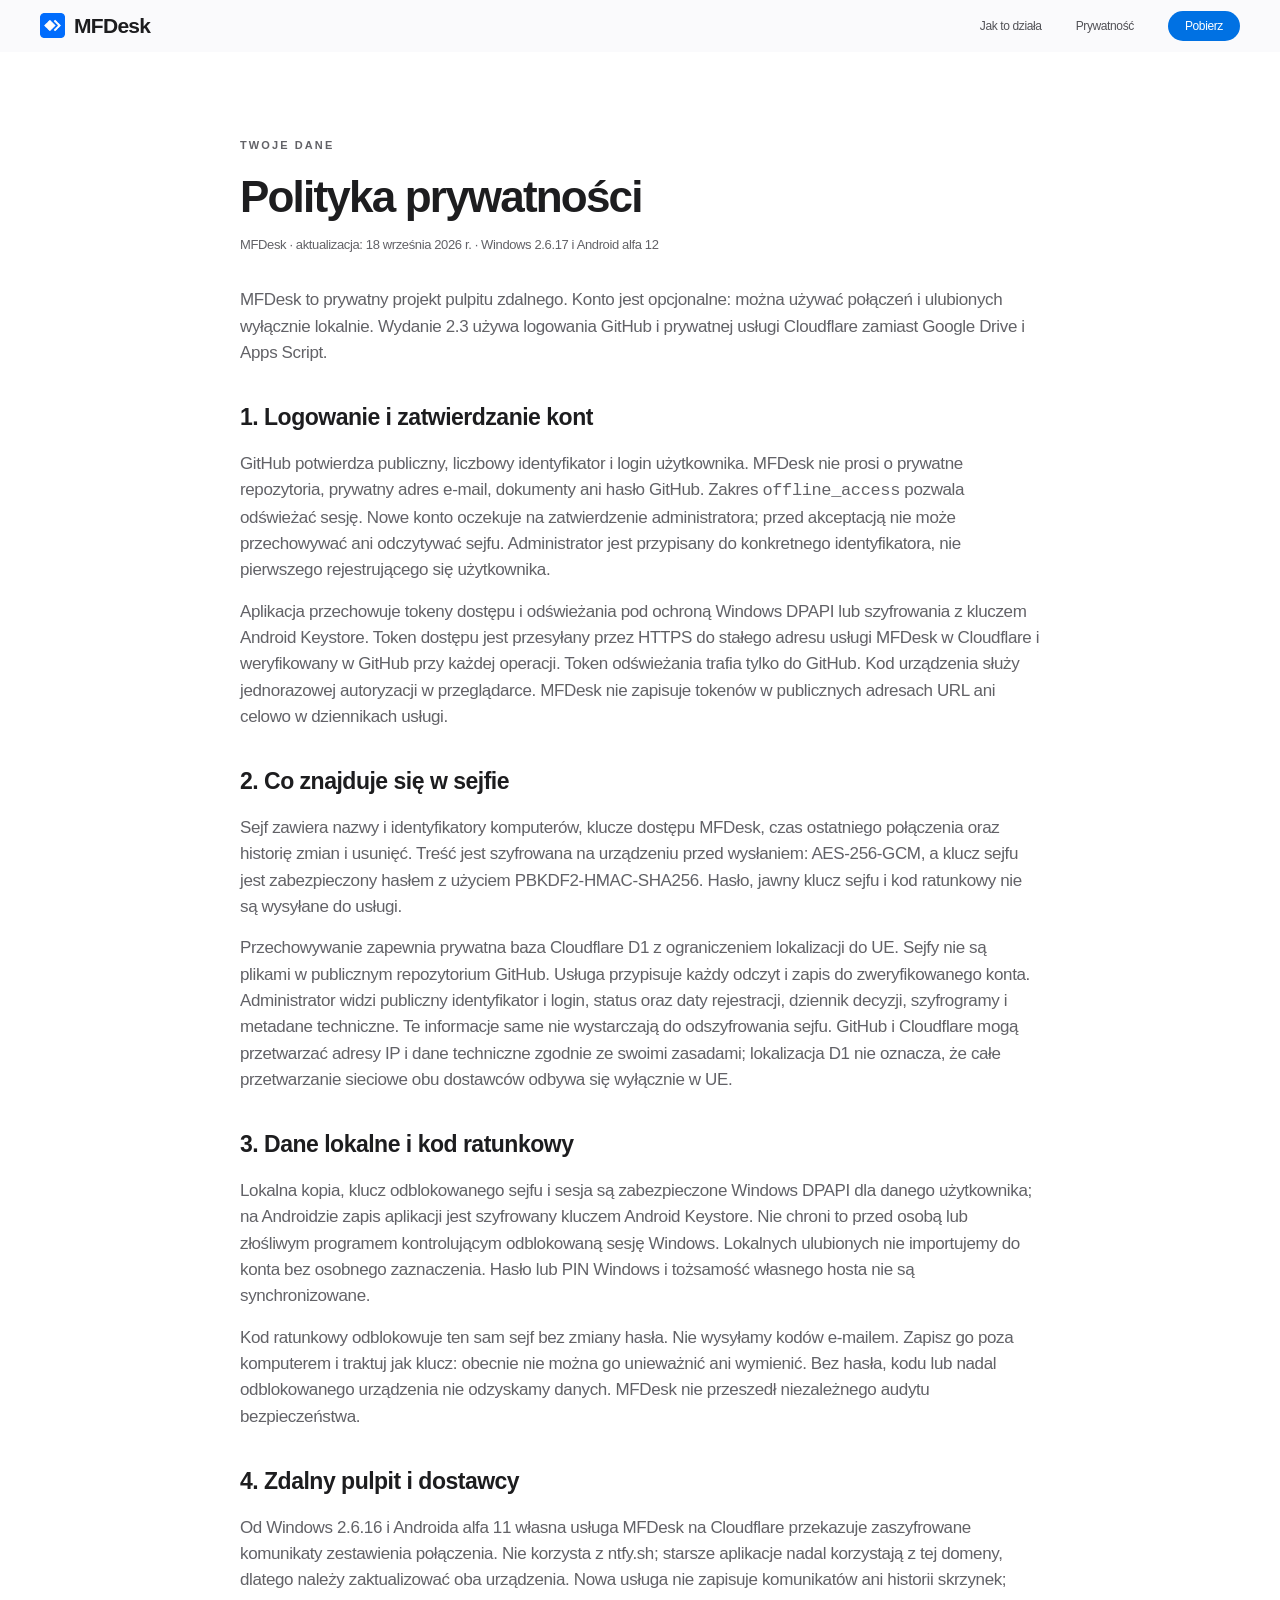
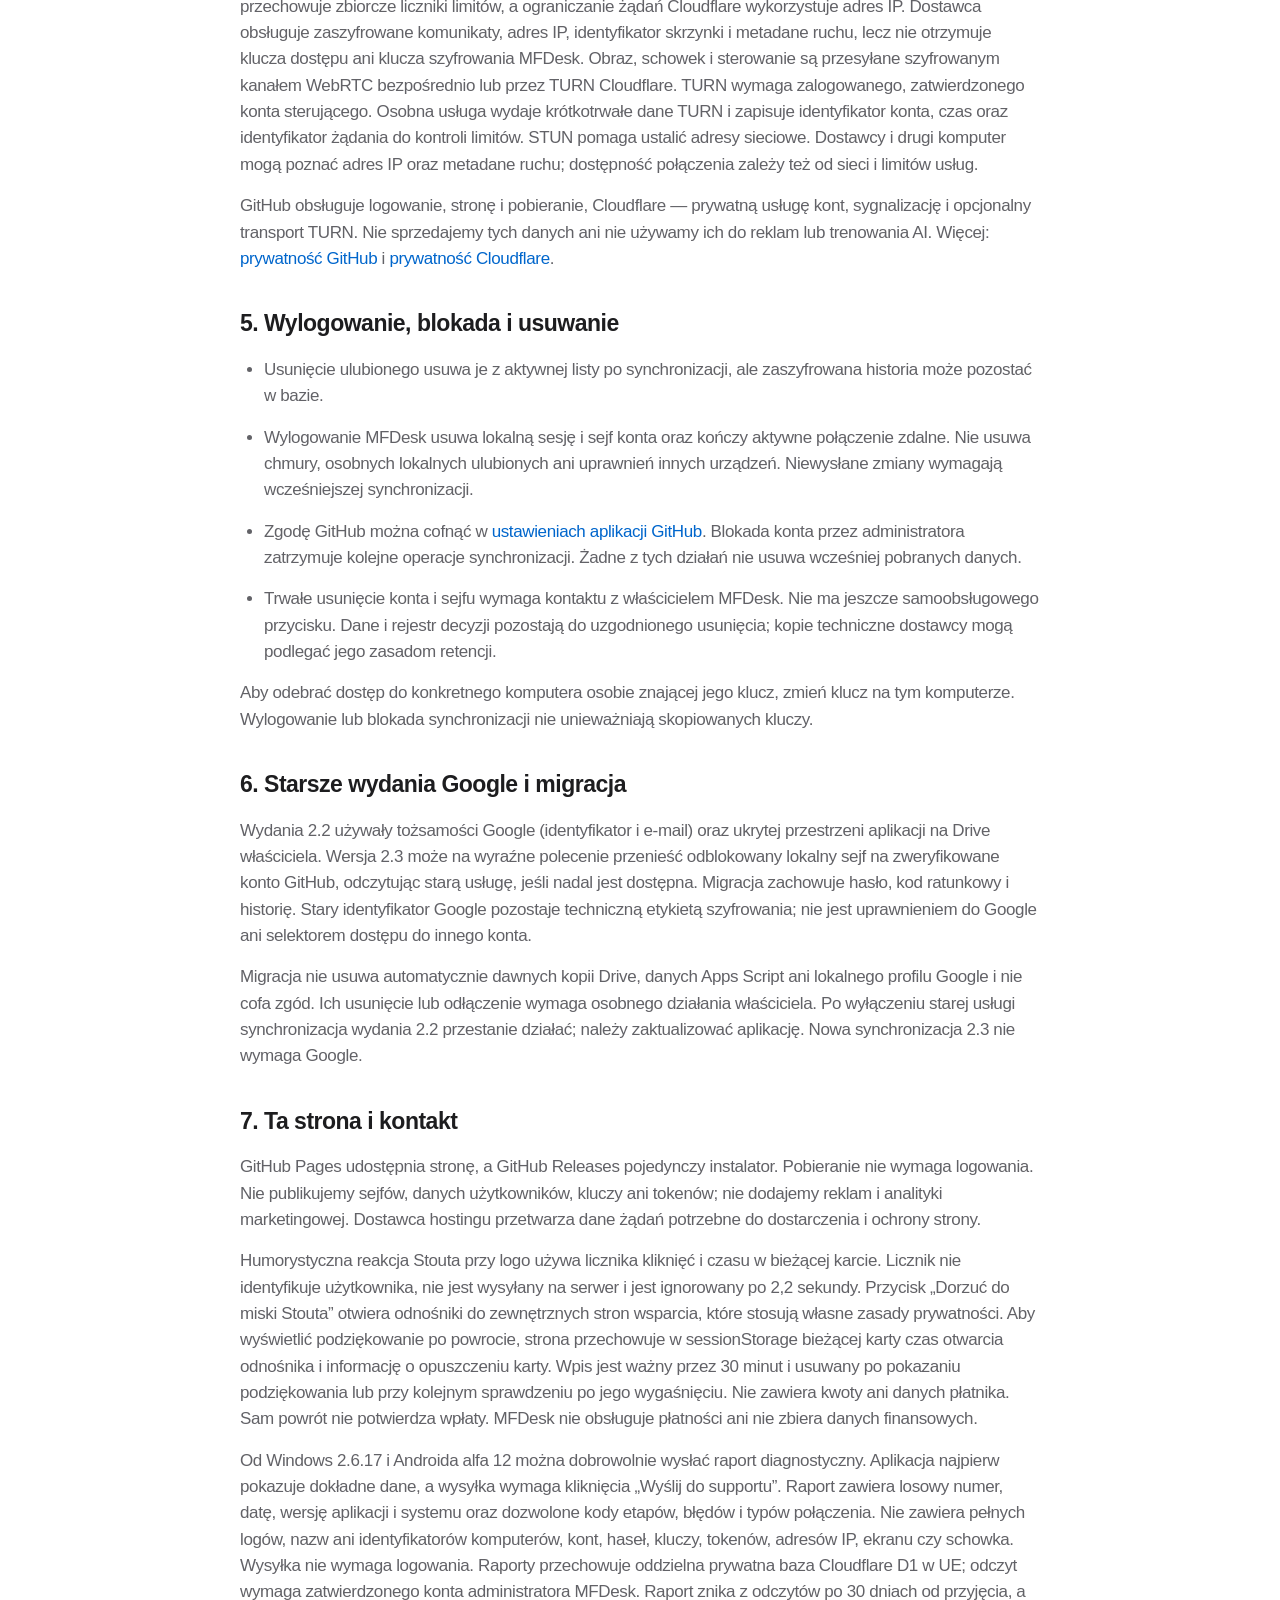
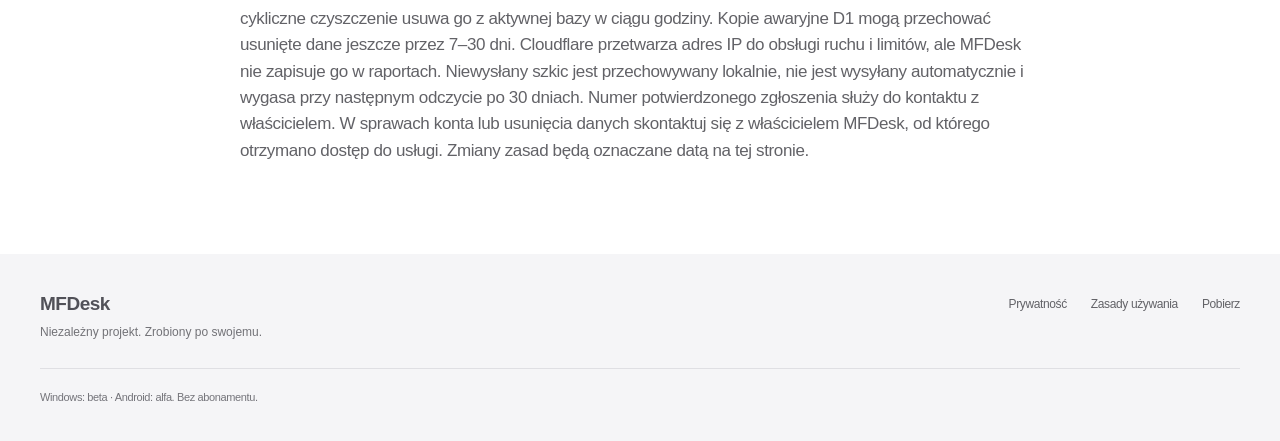
==== commit c4acad94: "Publish Android alpha 12 and diagnostic reporting privacy" ====
--- a/privacy/index.html
+++ b/privacy/index.html
@@ -1,2 +1,2 @@
 <!DOCTYPE html><html lang="pl"><head><meta charSet="utf-8"/><meta name="viewport" content="width=device-width, initial-scale=1"/><link rel="stylesheet" href="/_next/static/css/index.p6WvNbWk.css" data-rsc-css-href="/_next/static/css/index.p6WvNbWk.css" data-precedence="vite-rsc/importer-resources"/><link rel="modulepreload" fetchPriority="low" href="/_next/static/chunks/index-CNGZxfrT.js"/><script src="/_next/static/chunks/rolldown-runtime-C60lm6uB.js" type="module" async=""></script><script src="/_next/static/chunks/framework-D_rUT4EX.js" type="module" async=""></script><link rel="modulepreload" href="/_next/static/chunks/layout-segment-context-EGFDVGFW.js" crossorigin=""/><link rel="modulepreload" href="/_next/static/chunks/brand-logo-CJ5cJ9ZG.js" crossorigin=""/><link rel="modulepreload" href="/_next/static/chunks/dialog-C5rsB-VZ.js" crossorigin=""/><link rel="modulepreload" href="/_next/static/chunks/createLucideIcon-D7hhdOL8.js" crossorigin=""/><link rel="modulepreload" href="/_next/static/chunks/Icon-DfgLFBrD.js" crossorigin=""/><title>Polityka prywatności | MFDesk</title><meta name="description" content="Logowanie GitHub, prywatne sejfy Cloudflare i zasady ochrony danych MFDesk."/><meta property="og:title" content="Polityka prywatności | MFDesk"/><meta property="og:description" content="Logowanie GitHub, prywatne sejfy Cloudflare i zasady ochrony danych MFDesk."/><meta name="twitter:card" content="summary"/><meta name="twitter:title" content="Polityka prywatności | MFDesk"/><meta name="twitter:description" content="Logowanie GitHub, prywatne sejfy Cloudflare i zasady ochrony danych MFDesk."/><link rel="icon" href="/mfdesk.png"/><script>Object.assign(((self[Symbol.for("vinext.navigationRuntime")]??={bootstrap:{routeManifest:null},functions:{}}).bootstrap.rsc??={rsc:[]}),{params:{},nav:{"pathname":"/privacy","searchParams":[]}})</script><link rel="modulepreload" href="/_next/static/chunks/index-CNGZxfrT.js" />
-</head><body><a class="skip" href="#content">Przejdź do treści</a><header class="site-header"><div class="header-inner wrap"><a class="brand" href="/"><img src="/mfdesk.png" width="43" height="43" alt=""/>MFDesk</a><nav aria-label="Menu główne"><a href="/#pokaz">Jak to działa</a><a href="/privacy/">Prywatność</a><a class="nav-download" href="/#pobierz">Pobierz</a></nav></div></header><main id="content" class="legal wrap"><p class="eyebrow">TWOJE DANE</p><h1>Polityka prywatności</h1><p class="updated">MFDesk · aktualizacja: 18 września 2026 r. · Windows 2.6.16 i Android alfa 11</p><p>MFDesk to prywatny projekt pulpitu zdalnego. Konto jest opcjonalne: można używać połączeń i ulubionych wyłącznie lokalnie. Wydanie 2.3 używa logowania GitHub i prywatnej usługi Cloudflare zamiast Google Drive i Apps Script.</p><h2>1. Logowanie i zatwierdzanie kont</h2><p>GitHub potwierdza publiczny, liczbowy identyfikator i login użytkownika. MFDesk nie prosi o prywatne repozytoria, prywatny adres e-mail, dokumenty ani hasło GitHub. Zakres <code>offline_access</code> pozwala odświeżać sesję. Nowe konto oczekuje na zatwierdzenie administratora; przed akceptacją nie może przechowywać ani odczytywać sejfu. Administrator jest przypisany do konkretnego identyfikatora, nie pierwszego rejestrującego się użytkownika.</p><p>Aplikacja przechowuje tokeny dostępu i odświeżania pod ochroną Windows DPAPI lub szyfrowania z kluczem Android Keystore. Token dostępu jest przesyłany przez HTTPS do stałego adresu usługi MFDesk w Cloudflare i weryfikowany w GitHub przy każdej operacji. Token odświeżania trafia tylko do GitHub. Kod urządzenia służy jednorazowej autoryzacji w przeglądarce. MFDesk nie zapisuje tokenów w publicznych adresach URL ani celowo w dziennikach usługi.</p><h2>2. Co znajduje się w sejfie</h2><p>Sejf zawiera nazwy i identyfikatory komputerów, klucze dostępu MFDesk, czas ostatniego połączenia oraz historię zmian i usunięć. Treść jest szyfrowana na urządzeniu przed wysłaniem: AES-256-GCM, a klucz sejfu jest zabezpieczony hasłem z użyciem PBKDF2-HMAC-SHA256. Hasło, jawny klucz sejfu i kod ratunkowy nie są wysyłane do usługi.</p><p>Przechowywanie zapewnia prywatna baza Cloudflare D1 z ograniczeniem lokalizacji do UE. Sejfy nie są plikami w publicznym repozytorium GitHub. Usługa przypisuje każdy odczyt i zapis do zweryfikowanego konta. Administrator widzi publiczny identyfikator i login, status oraz daty rejestracji, dziennik decyzji, szyfrogramy i metadane techniczne. Te informacje same nie wystarczają do odszyfrowania sejfu. GitHub i Cloudflare mogą przetwarzać adresy IP i dane techniczne zgodnie ze swoimi zasadami; lokalizacja D1 nie oznacza, że całe przetwarzanie sieciowe obu dostawców odbywa się wyłącznie w UE.</p><h2>3. Dane lokalne i kod ratunkowy</h2><p>Lokalna kopia, klucz odblokowanego sejfu i sesja są zabezpieczone Windows DPAPI dla danego użytkownika; na Androidzie zapis aplikacji jest szyfrowany kluczem Android Keystore. Nie chroni to przed osobą lub złośliwym programem kontrolującym odblokowaną sesję Windows. Lokalnych ulubionych nie importujemy do konta bez osobnego zaznaczenia. Hasło lub PIN Windows i tożsamość własnego hosta nie są synchronizowane.</p><p>Kod ratunkowy odblokowuje ten sam sejf bez zmiany hasła. Nie wysyłamy kodów e-mailem. Zapisz go poza komputerem i traktuj jak klucz: obecnie nie można go unieważnić ani wymienić. Bez hasła, kodu lub nadal odblokowanego urządzenia nie odzyskamy danych. MFDesk nie przeszedł niezależnego audytu bezpieczeństwa.</p><h2>4. Zdalny pulpit i dostawcy</h2><p>Od Windows 2.6.16 i Androida alfa 11 własna usługa MFDesk na Cloudflare przekazuje zaszyfrowane komunikaty zestawienia połączenia. Nie korzysta z ntfy.sh; starsze aplikacje nadal korzystają z tej domeny, dlatego należy zaktualizować oba urządzenia. Nowa usługa nie zapisuje komunikatów ani historii skrzynek; przechowuje zbiorcze liczniki limitów, a ograniczanie żądań Cloudflare wykorzystuje adres IP. Dostawca obsługuje zaszyfrowane komunikaty, adres IP, identyfikator skrzynki i metadane ruchu, lecz nie otrzymuje klucza dostępu ani klucza szyfrowania MFDesk. Obraz, schowek i sterowanie są przesyłane szyfrowanym kanałem WebRTC bezpośrednio lub przez TURN Cloudflare. TURN wymaga zalogowanego, zatwierdzonego konta sterującego. Osobna usługa wydaje krótkotrwałe dane TURN i zapisuje identyfikator konta, czas oraz identyfikator żądania do kontroli limitów. STUN pomaga ustalić adresy sieciowe. Dostawcy i drugi komputer mogą poznać adres IP oraz metadane ruchu; dostępność połączenia zależy też od sieci i limitów usług.</p><p>GitHub obsługuje logowanie, stronę i pobieranie, Cloudflare — prywatną usługę kont, sygnalizację i opcjonalny transport TURN. Nie sprzedajemy tych danych ani nie używamy ich do reklam lub trenowania AI. Więcej: <a href="https://docs.github.com/en/site-policy/privacy-policies/github-general-privacy-statement">prywatność GitHub</a> i <a href="https://www.cloudflare.com/privacypolicy/">prywatność Cloudflare</a>.</p><h2>5. Wylogowanie, blokada i usuwanie</h2><ul><li>Usunięcie ulubionego usuwa je z aktywnej listy po synchronizacji, ale zaszyfrowana historia może pozostać w bazie.</li><li>Wylogowanie MFDesk usuwa lokalną sesję i sejf konta oraz kończy aktywne połączenie zdalne. Nie usuwa chmury, osobnych lokalnych ulubionych ani uprawnień innych urządzeń. Niewysłane zmiany wymagają wcześniejszej synchronizacji.</li><li>Zgodę GitHub można cofnąć w <a href="https://github.com/settings/applications">ustawieniach aplikacji GitHub</a>. Blokada konta przez administratora zatrzymuje kolejne operacje synchronizacji. Żadne z tych działań nie usuwa wcześniej pobranych danych.</li><li>Trwałe usunięcie konta i sejfu wymaga kontaktu z właścicielem MFDesk. Nie ma jeszcze samoobsługowego przycisku. Dane i rejestr decyzji pozostają do uzgodnionego usunięcia; kopie techniczne dostawcy mogą podlegać jego zasadom retencji.</li></ul><p>Aby odebrać dostęp do konkretnego komputera osobie znającej jego klucz, zmień klucz na tym komputerze. Wylogowanie lub blokada synchronizacji nie unieważniają skopiowanych kluczy.</p><h2>6. Starsze wydania Google i migracja</h2><p>Wydania 2.2 używały tożsamości Google (identyfikator i e-mail) oraz ukrytej przestrzeni aplikacji na Drive właściciela. Wersja 2.3 może na wyraźne polecenie przenieść odblokowany lokalny sejf na zweryfikowane konto GitHub, odczytując starą usługę, jeśli nadal jest dostępna. Migracja zachowuje hasło, kod ratunkowy i historię. Stary identyfikator Google pozostaje techniczną etykietą szyfrowania; nie jest uprawnieniem do Google ani selektorem dostępu do innego konta.</p><p>Migracja nie usuwa automatycznie dawnych kopii Drive, danych Apps Script ani lokalnego profilu Google i nie cofa zgód. Ich usunięcie lub odłączenie wymaga osobnego działania właściciela. Po wyłączeniu starej usługi synchronizacja wydania 2.2 przestanie działać; należy zaktualizować aplikację. Nowa synchronizacja 2.3 nie wymaga Google.</p><h2>7. Ta strona i kontakt</h2><p>GitHub Pages udostępnia stronę, a GitHub Releases pojedynczy instalator. Pobieranie nie wymaga logowania. Nie publikujemy sejfów, danych użytkowników, kluczy ani tokenów; nie dodajemy reklam i analityki marketingowej. Dostawca hostingu przetwarza dane żądań potrzebne do dostarczenia i ochrony strony.</p><p>Humorystyczna reakcja Stouta przy logo używa licznika kliknięć i czasu w bieżącej karcie. Licznik nie identyfikuje użytkownika, nie jest wysyłany na serwer i jest ignorowany po 2,2 sekundy. Przycisk „Dorzuć do miski Stouta” otwiera odnośniki do zewnętrznych stron wsparcia, które stosują własne zasady prywatności. Aby wyświetlić podziękowanie po powrocie, strona przechowuje w sessionStorage bieżącej karty czas otwarcia odnośnika i informację o opuszczeniu karty. Wpis jest ważny przez 30 minut i usuwany po pokazaniu podziękowania lub przy kolejnym sprawdzeniu po jego wygaśnięciu. Nie zawiera kwoty ani danych płatnika. Sam powrót nie potwierdza wpłaty. MFDesk nie obsługuje płatności ani nie zbiera danych finansowych.</p><p>W sprawach konta lub usunięcia danych skontaktuj się z właścicielem MFDesk, od którego otrzymano dostęp do usługi. Zmiany zasad będą oznaczane datą na tej stronie.</p></main><footer><div class="footer-inner wrap"><div class="footer-brand">MFDesk<span>Niezależny projekt. Zrobiony po swojemu.</span></div><div class="footer-links"><a href="/privacy/">Prywatność</a><a href="/terms/">Zasady używania</a><a href="/#pobierz">Pobierz</a></div><p>Windows: beta · Android: alfa. Bez abonamentu.</p></div></footer><script type="module" src="/_next/static/chunks/index-CNGZxfrT.js" id="_R_" async=""></script><script>((self[Symbol.for("vinext.navigationRuntime")]??={bootstrap:{routeManifest:null},functions:{}}).bootstrap.rsc??={rsc:[]}).rsc.push("0:{\"page:/privacy\":\"$L1\",\"layout:/\":\"$L2\",\"route:/privacy\":\"$L3\",\"__route\":\"route:/privacy\",\"__interceptionContext\":null,\"__layoutIds\":[\"layout:/\"],\"__rootLayout\":\"/\",\"__bfcacheSegmentIdentities\":{\"layout:/\":\"[\\\"layout\\\",\\\"layout:/\\\",\\\"root-boundary:/\\\",\\\"\\\"]\",\"page:/privacy\":\"[\\\"page\\\",\\\"page:/privacy\\\",\\\"root-boundary:/\\\",\\\"[\\\\\\\"privacy\\\\\\\"]\\\"]\"},\"__srcPage\":[\"privacy\",\"page\"],\"__layoutFlags\":{\"layout:/\":\"s\"},\"__artifactCompatibility\":{\"schemaVersion\":1,\"graphVersion\":\"app-route-graph:cafd66b895952518\",\"deploymentVersion\":\"4b482a97-71c3-4eae-9f3c-3f9a67c90bca\",\"appElementsSchemaVersion\":1,\"rscPayloadSchemaVersion\":1,\"rootBoundaryId\":\"/\",\"renderEpoch\":null}}\n")</script><script>((self[Symbol.for("vinext.navigationRuntime")]??={bootstrap:{routeManifest:null},functions:{}}).bootstrap.rsc??={rsc:[]}).rsc.push("4:I[\"f672c007af10\",[],\"BrandLogo\",1]\n")</script><script>((self[Symbol.for("vinext.navigationRuntime")]??={bootstrap:{routeManifest:null},functions:{}}).bootstrap.rsc??={rsc:[]}).rsc.push("5:I[\"cbf257e34144\",[],\"Children\",1]\n")</script><script>((self[Symbol.for("vinext.navigationRuntime")]??={bootstrap:{routeManifest:null},functions:{}}).bootstrap.rsc??={rsc:[]}).rsc.push("6:I[\"a3c9f3c4d13c\",[],\"GlobalErrorBoundary\",1]\n")</script><script>((self[Symbol.for("vinext.navigationRuntime")]??={bootstrap:{routeManifest:null},functions:{}}).bootstrap.rsc??={rsc:[]}).rsc.push("7:I[\"fb3231adb96d\",[],\"default\",1]\n")</script><script>((self[Symbol.for("vinext.navigationRuntime")]??={bootstrap:{routeManifest:null},functions:{}}).bootstrap.rsc??={rsc:[]}).rsc.push("8:I[\"a3c9f3c4d13c\",[],\"ErrorBoundary\",1]\n")</script><script>((self[Symbol.for("vinext.navigationRuntime")]??={bootstrap:{routeManifest:null},functions:{}}).bootstrap.rsc??={rsc:[]}).rsc.push("9:I[\"caf66367e8dd\",[],\"LayoutSegmentProvider\",1]\n")</script><script>((self[Symbol.for("vinext.navigationRuntime")]??={bootstrap:{routeManifest:null},functions:{}}).bootstrap.rsc??={rsc:[]}).rsc.push("a:I[\"cbf257e34144\",[],\"Slot\",1]\n")</script><script>((self[Symbol.for("vinext.navigationRuntime")]??={bootstrap:{routeManifest:null},functions:{}}).bootstrap.rsc??={rsc:[]}).rsc.push("b:I[\"a3c9f3c4d13c\",[],\"NotFoundBoundary\",1]\n")</script><script>((self[Symbol.for("vinext.navigationRuntime")]??={bootstrap:{routeManifest:null},functions:{}}).bootstrap.rsc??={rsc:[]}).rsc.push("c:I[\"3a29bbfba6d5\",[],\"AppRouterScrollTarget\",1]\n")</script><script>((self[Symbol.for("vinext.navigationRuntime")]??={bootstrap:{routeManifest:null},functions:{}}).bootstrap.rsc??={rsc:[]}).rsc.push("d:I[\"a3c9f3c4d13c\",[],\"RedirectBoundary\",1]\n")</script><script>((self[Symbol.for("vinext.navigationRuntime")]??={bootstrap:{routeManifest:null},functions:{}}).bootstrap.rsc??={rsc:[]}).rsc.push(":HL[\"/_next/static/css/index.p6WvNbWk.css\",\"style\"     ]\n")</script><script>((self[Symbol.for("vinext.navigationRuntime")]??={bootstrap:{routeManifest:null},functions:{}}).bootstrap.rsc??={rsc:[]}).rsc.push("2:[[[\"$\",\"link\",\"css:/_next/static/css/index.p6WvNbWk.css\",{\"rel\":\"stylesheet\",\"precedence\":\"vite-rsc/importer-resources\",\"href\":\"/_next/static/css/index.p6WvNbWk.css\",\"data-rsc-css-href\":\"/_next/static/css/index.p6WvNbWk.css\"}],\"$undefined\"],[\"$\",\"html\",null,{\"lang\":\"pl\",\"children\":[\"$\",\"body\",null,{\"children\":[[\"$\",\"a\",null,{\"className\":\"skip\",\"href\":\"#content\",\"children\":\"Przejdź do treści\"}],[\"$\",\"header\",null,{\"className\":\"site-header\",\"children\":[\"$\",\"div\",null,{\"className\":\"header-inner wrap\",\"children\":[[\"$\",\"$L4\",null,{}],[\"$\",\"nav\",null,{\"aria-label\":\"Menu główne\",\"children\":[[\"$\",\"a\",null,{\"href\":\"/#pokaz\",\"children\":\"Jak to działa\"}],[\"$\",\"a\",null,{\"href\":\"/privacy/\",\"children\":\"Prywatność\"}],[\"$\",\"a\",null,{\"className\":\"nav-download\",\"href\":\"/#pobierz\",\"children\":\"Pobierz\"}]]}]]}]}],[\"$\",\"$L5\",null,{}],[\"$\",\"footer\",null,{\"children\":[\"$\",\"div\",null,{\"className\":\"footer-inner wrap\",\"children\":[[\"$\",\"div\",null,{\"className\":\"footer-brand\",\"children\":[\"MFDesk\",[\"$\",\"span\",null,{\"children\":\"Niezależny projekt. Zrobiony po swojemu.\"}]]}],[\"$\",\"div\",null,{\"className\":\"footer-links\",\"children\":[[\"$\",\"a\",null,{\"href\":\"/privacy/\",\"children\":\"Prywatność\"}],[\"$\",\"a\",null,{\"href\":\"/terms/\",\"children\":\"Zasady używania\"}],[\"$\",\"a\",null,{\"href\":\"/#pobierz\",\"children\":\"Pobierz\"}]]}],[\"$\",\"p\",null,{\"children\":\"Windows: beta · Android: alfa. Bez abonamentu.\"}]]}]}]]}]}]]\n")</script><script>((self[Symbol.for("vinext.navigationRuntime")]??={bootstrap:{routeManifest:null},functions:{}}).bootstrap.rsc??={rsc:[]}).rsc.push("3:[[[\"$\",\"meta\",null,{\"charSet\":\"utf-8\"}],[[\"$\",\"title\",\"0\",{\"children\":\"Polityka prywatności | MFDesk\"}],[\"$\",\"meta\",\"1\",{\"name\":\"description\",\"content\":\"Logowanie GitHub, prywatne sejfy Cloudflare i zasady ochrony danych MFDesk.\"}],[\"$\",\"meta\",\"2\",{\"property\":\"og:title\",\"content\":\"Polityka prywatności | MFDesk\"}],[\"$\",\"meta\",\"3\",{\"property\":\"og:description\",\"content\":\"Logowanie GitHub, prywatne sejfy Cloudflare i zasady ochrony danych MFDesk.\"}],[\"$\",\"meta\",\"4\",{\"name\":\"twitter:card\",\"content\":\"summary\"}],[\"$\",\"meta\",\"5\",{\"name\":\"twitter:title\",\"content\":\"Polityka prywatności | MFDesk\"}],[\"$\",\"meta\",\"6\",{\"name\":\"twitter:description\",\"content\":\"Logowanie GitHub, prywatne sejfy Cloudflare i zasady ochrony danych MFDesk.\"}],[\"$\",\"link\",\"7\",{\"data-vinext-streamed-icon\":\"$undefined\",\"rel\":\"icon\",\"href\":\"/mfdesk.png\",\"type\":\"$undefined\",\"sizes\":\"$undefined\",\"color\":\"$undefined\",\"media\":\"$undefined\",\"fetchPriority\":\"$undefined\"}]],[[\"$\",\"meta\",\"0\",{\"name\":\"viewport\",\"content\":\"width=device-width, initial-scale=1\"}]]],[\"$\",\"$L6\",null,{\"fallback\":\"$7\",\"children\":[\"$\",\"$L8\",null,{\"fallback\":\"$7\",\"children\":[\"$\",\"$L9\",null,{\"providerId\":\"layout:/\",\"segmentMap\":{\"children\":[\"privacy\"]},\"children\":[\"$\",\"$La\",null,{\"id\":\"layout:/\",\"parallelSlots\":\"$undefined\",\"children\":[\"$\",\"$Lb\",null,{\"resetKey\":\"privacy\",\"fallback\":[[\"$\",\"title\",null,{\"children\":\"404: This page could not be found.\"}],[\"$\",\"div\",null,{\"style\":{\"fontFamily\":\"system-ui,\\\"Segoe UI\\\",Roboto,Helvetica,Arial,sans-serif,\\\"Apple Color Emoji\\\",\\\"Segoe UI Emoji\\\"\",\"height\":\"100vh\",\"textAlign\":\"center\",\"display\":\"flex\",\"flexDirection\":\"column\",\"alignItems\":\"center\",\"justifyContent\":\"center\"},\"children\":[\"$\",\"div\",null,{\"children\":[[\"$\",\"style\",null,{\"dangerouslySetInnerHTML\":{\"__html\":\"body{color:#000;background:#fff;margin:0}.next-error-h1{border-right:1px solid rgba(0,0,0,.3)}@media (prefers-color-scheme:dark){body{color:#fff;background:#000}.next-error-h1{border-right:1px solid rgba(255,255,255,.3)}}\"}}],[\"$\",\"h1\",null,{\"className\":\"next-error-h1\",\"style\":{\"display\":\"inline-block\",\"margin\":\"0 20px 0 0\",\"padding\":\"0 23px 0 0\",\"fontSize\":24,\"fontWeight\":500,\"verticalAlign\":\"top\",\"lineHeight\":\"49px\"},\"children\":404}],[\"$\",\"div\",null,{\"style\":{\"display\":\"inline-block\"},\"children\":[\"$\",\"h2\",null,{\"style\":{\"fontSize\":14,\"fontWeight\":400,\"lineHeight\":\"49px\",\"margin\":0},\"children\":\"This page could not be found.\"}]}]]}]}]],\"children\":[\"$\",\"$Lc\",null,{\"children\":[\"$\",\"$Ld\",null,{\"children\":[[\"$\",\"$L9\",null,{\"providerId\":\"page:/privacy\",\"segmentMap\":{\"children\":[\"__PAGE__\"]},\"children\":[\"$\",\"$La\",null,{\"id\":\"page:/privacy\"}]}],null]}]}]}]}]}]}]}],null,null]\n")</script><script>((self[Symbol.for("vinext.navigationRuntime")]??={bootstrap:{routeManifest:null},functions:{}}).bootstrap.rsc??={rsc:[]}).rsc.push("1:[\"$\",\"main\",null,{\"id\":\"content\",\"className\":\"legal wrap\",\"children\":[[\"$\",\"p\",null,{\"className\":\"eyebrow\",\"children\":\"TWOJE DANE\"}],[\"$\",\"h1\",null,{\"children\":\"Polityka prywatności\"}],[\"$\",\"p\",null,{\"className\":\"updated\",\"children\":\"MFDesk · aktualizacja: 18 września 2026 r. · Windows 2.6.16 i Android alfa 11\"}],[\"$\",\"p\",null,{\"children\":\"MFDesk to prywatny projekt pulpitu zdalnego. Konto jest opcjonalne: można używać połączeń i ulubionych wyłącznie lokalnie. Wydanie 2.3 używa logowania GitHub i prywatnej usługi Cloudflare zamiast Google Drive i Apps Script.\"}],[\"$\",\"h2\",null,{\"children\":\"1. Logowanie i zatwierdzanie kont\"}],[\"$\",\"p\",null,{\"children\":[\"GitHub potwierdza publiczny, liczbowy identyfikator i login użytkownika. MFDesk nie prosi o prywatne repozytoria, prywatny adres e-mail, dokumenty ani hasło GitHub. Zakres \",[\"$\",\"code\",null,{\"children\":\"offline_access\"}],\" pozwala odświeżać sesję. Nowe konto oczekuje na zatwierdzenie administratora; przed akceptacją nie może przechowywać ani odczytywać sejfu. Administrator jest przypisany do konkretnego identyfikatora, nie pierwszego rejestrującego się użytkownika.\"]}],[\"$\",\"p\",null,{\"children\":\"Aplikacja przechowuje tokeny dostępu i odświeżania pod ochroną Windows DPAPI lub szyfrowania z kluczem Android Keystore. Token dostępu jest przesyłany przez HTTPS do stałego adresu usługi MFDesk w Cloudflare i weryfikowany w GitHub przy każdej operacji. Token odświeżania trafia tylko do GitHub. Kod urządzenia służy jednorazowej autoryzacji w przeglądarce. MFDesk nie zapisuje tokenów w publicznych adresach URL ani celowo w dziennikach usługi.\"}],[\"$\",\"h2\",null,{\"children\":\"2. Co znajduje się w sejfie\"}],[\"$\",\"p\",null,{\"children\":\"Sejf zawiera nazwy i identyfikatory komputerów, klucze dostępu MFDesk, czas ostatniego połączenia oraz historię zmian i usunięć. Treść jest szyfrowana na urządzeniu przed wysłaniem: AES-256-GCM, a klucz sejfu jest zabezpieczony hasłem z użyciem PBKDF2-HMAC-SHA256. Hasło, jawny klucz sejfu i kod ratunkowy nie są wysyłane do usługi.\"}],[\"$\",\"p\",null,{\"children\":\"Przechowywanie zapewnia prywatna baza Cloudflare D1 z ograniczeniem lokalizacji do UE. Sejfy nie są plikami w publicznym repozytorium GitHub. Usługa przypisuje każdy odczyt i zapis do zweryfikowanego konta. Administrator widzi publiczny identyfikator i login, status oraz daty rejestracji, dziennik decyzji, szyfrogramy i metadane techniczne. Te informacje same nie wystarczają do odszyfrowania sejfu. GitHub i Cloudflare mogą przetwarzać adresy IP i dane techniczne zgodnie ze swoimi zasadami; lokalizacja D1 nie oznacza, że całe przetwarzanie sieciowe obu dostawców odbywa się wyłącznie w UE.\"}],[\"$\",\"h2\",null,{\"children\":\"3. Dane lokalne i kod ratunkowy\"}],[\"$\",\"p\",null,{\"children\":\"Lokalna kopia, klucz odblokowanego sejfu i sesja są zabezpieczone Windows DPAPI dla danego użytkownika; na Androidzie zapis aplikacji jest szyfrowany kluczem Android Keystore. Nie chroni to przed osobą lub złośliwym programem kontrolującym odblokowaną sesję Windows. Lokalnych ulubionych nie importujemy do konta bez osobnego zaznaczenia. Hasło lub PIN Windows i tożsamość własnego hosta nie są synchronizowane.\"}],[\"$\",\"p\",null,{\"children\":\"Kod ratunkowy odblokowuje ten sam sejf bez zmiany hasła. Nie wysyłamy kodów e-mailem. Zapisz go poza komputerem i traktuj jak klucz: obecnie nie można go unieważnić ani wymienić. Bez hasła, kodu lub nadal odblokowanego urządzenia nie odzyskamy danych. MFDesk nie przeszedł niezależnego audytu bezpieczeństwa.\"}],[\"$\",\"h2\",null,{\"children\":\"4. Zdalny pulpit i dostawcy\"}],[\"$\",\"p\",null,{\"children\":\"Od Windows 2.6.16 i Androida alfa 11 własna usługa MFDesk na Cloudflare przekazuje zaszyfrowane komunikaty zestawienia połączenia. Nie korzysta z ntfy.sh; starsze aplikacje nadal korzystają z tej domeny, dlatego należy zaktualizować oba urządzenia. Nowa usługa nie zapisuje komunikatów ani historii skrzynek; przechowuje zbiorcze liczniki limitów, a ograniczanie żądań Cloudflare wykorzystuje adres IP. Dostawca obsługuje zaszyfrowane komunikaty, adres IP, identyfikator skrzynki i metadane ruchu, lecz nie otrzymuje klucza dostępu ani klucza szyfrowania MFDesk. Obraz, schowek i sterowanie są przesyłane szyfrowanym kanałem WebRTC bezpośrednio lub przez TURN Cloudflare. TURN wymaga zalogowanego, zatwierdzonego konta sterującego. Osobna usługa wydaje krótkotrwałe dane TURN i zapisuje identyfikator konta, czas oraz identyfikator żądania do kontroli limitów. STUN pomaga ustalić adresy sieciowe. Dostawcy i drugi komputer mogą poznać adres IP oraz metadane ruchu; dostępność połączenia zależy też od sieci i limitów usług.\"}],\"$Le\",\"$Lf\",\"$L10\",\"$L11\",\"$L12\",\"$L13\",\"$L14\",\"$L15\",\"$L16\",\"$L17\",\"$L18\"]}]\n")</script><script>((self[Symbol.for("vinext.navigationRuntime")]??={bootstrap:{routeManifest:null},functions:{}}).bootstrap.rsc??={rsc:[]}).rsc.push("e:[\"$\",\"p\",null,{\"children\":[\"GitHub obsługuje logowanie, stronę i pobieranie, Cloudflare — prywatną usługę kont, sygnalizację i opcjonalny transport TURN. Nie sprzedajemy tych danych ani nie używamy ich do reklam lub trenowania AI. Więcej: \",[\"$\",\"a\",null,{\"href\":\"https://docs.github.com/en/site-policy/privacy-policies/github-general-privacy-statement\",\"children\":\"prywatność GitHub\"}],\" i \",[\"$\",\"a\",null,{\"href\":\"https://www.cloudflare.com/privacypolicy/\",\"children\":\"prywatność Cloudflare\"}],\".\"]}]\n")</script><script>((self[Symbol.for("vinext.navigationRuntime")]??={bootstrap:{routeManifest:null},functions:{}}).bootstrap.rsc??={rsc:[]}).rsc.push("f:[\"$\",\"h2\",null,{\"children\":\"5. Wylogowanie, blokada i usuwanie\"}]\n")</script><script>((self[Symbol.for("vinext.navigationRuntime")]??={bootstrap:{routeManifest:null},functions:{}}).bootstrap.rsc??={rsc:[]}).rsc.push("10:[\"$\",\"ul\",null,{\"children\":[[\"$\",\"li\",null,{\"children\":\"Usunięcie ulubionego usuwa je z aktywnej listy po synchronizacji, ale zaszyfrowana historia może pozostać w bazie.\"}],[\"$\",\"li\",null,{\"children\":\"Wylogowanie MFDesk usuwa lokalną sesję i sejf konta oraz kończy aktywne połączenie zdalne. Nie usuwa chmury, osobnych lokalnych ulubionych ani uprawnień innych urządzeń. Niewysłane zmiany wymagają wcześniejszej synchronizacji.\"}],[\"$\",\"li\",null,{\"children\":[\"Zgodę GitHub można cofnąć w \",[\"$\",\"a\",null,{\"href\":\"https://github.com/settings/applications\",\"children\":\"ustawieniach aplikacji GitHub\"}],\". Blokada konta przez administratora zatrzymuje kolejne operacje synchronizacji. Żadne z tych działań nie usuwa wcześniej pobranych danych.\"]}],[\"$\",\"li\",null,{\"children\":\"Trwałe usunięcie konta i sejfu wymaga kontaktu z właścicielem MFDesk. Nie ma jeszcze samoobsługowego przycisku. Dane i rejestr decyzji pozostają do uzgodnionego usunięcia; kopie techniczne dostawcy mogą podlegać jego zasadom retencji.\"}]]}]\n")</script><script>((self[Symbol.for("vinext.navigationRuntime")]??={bootstrap:{routeManifest:null},functions:{}}).bootstrap.rsc??={rsc:[]}).rsc.push("11:[\"$\",\"p\",null,{\"children\":\"Aby odebrać dostęp do konkretnego komputera osobie znającej jego klucz, zmień klucz na tym komputerze. Wylogowanie lub blokada synchronizacji nie unieważniają skopiowanych kluczy.\"}]\n")</script><script>((self[Symbol.for("vinext.navigationRuntime")]??={bootstrap:{routeManifest:null},functions:{}}).bootstrap.rsc??={rsc:[]}).rsc.push("12:[\"$\",\"h2\",null,{\"children\":\"6. Starsze wydania Google i migracja\"}]\n")</script><script>((self[Symbol.for("vinext.navigationRuntime")]??={bootstrap:{routeManifest:null},functions:{}}).bootstrap.rsc??={rsc:[]}).rsc.push("13:[\"$\",\"p\",null,{\"children\":\"Wydania 2.2 używały tożsamości Google (identyfikator i e-mail) oraz ukrytej przestrzeni aplikacji na Drive właściciela. Wersja 2.3 może na wyraźne polecenie przenieść odblokowany lokalny sejf na zweryfikowane konto GitHub, odczytując starą usługę, jeśli nadal jest dostępna. Migracja zachowuje hasło, kod ratunkowy i historię. Stary identyfikator Google pozostaje techniczną etykietą szyfrowania; nie jest uprawnieniem do Google ani selektorem dostępu do innego konta.\"}]\n")</script><script>((self[Symbol.for("vinext.navigationRuntime")]??={bootstrap:{routeManifest:null},functions:{}}).bootstrap.rsc??={rsc:[]}).rsc.push("14:[\"$\",\"p\",null,{\"children\":\"Migracja nie usuwa automatycznie dawnych kopii Drive, danych Apps Script ani lokalnego profilu Google i nie cofa zgód. Ich usunięcie lub odłączenie wymaga osobnego działania właściciela. Po wyłączeniu starej usługi synchronizacja wydania 2.2 przestanie działać; należy zaktualizować aplikację. Nowa synchronizacja 2.3 nie wymaga Google.\"}]\n")</script><script>((self[Symbol.for("vinext.navigationRuntime")]??={bootstrap:{routeManifest:null},functions:{}}).bootstrap.rsc??={rsc:[]}).rsc.push("15:[\"$\",\"h2\",null,{\"children\":\"7. Ta strona i kontakt\"}]\n")</script><script>((self[Symbol.for("vinext.navigationRuntime")]??={bootstrap:{routeManifest:null},functions:{}}).bootstrap.rsc??={rsc:[]}).rsc.push("16:[\"$\",\"p\",null,{\"children\":\"GitHub Pages udostępnia stronę, a GitHub Releases pojedynczy instalator. Pobieranie nie wymaga logowania. Nie publikujemy sejfów, danych użytkowników, kluczy ani tokenów; nie dodajemy reklam i analityki marketingowej. Dostawca hostingu przetwarza dane żądań potrzebne do dostarczenia i ochrony strony.\"}]\n")</script><script>((self[Symbol.for("vinext.navigationRuntime")]??={bootstrap:{routeManifest:null},functions:{}}).bootstrap.rsc??={rsc:[]}).rsc.push("17:[\"$\",\"p\",null,{\"children\":\"Humorystyczna reakcja Stouta przy logo używa licznika kliknięć i czasu w bieżącej karcie. Licznik nie identyfikuje użytkownika, nie jest wysyłany na serwer i jest ignorowany po 2,2 sekundy. Przycisk „Dorzuć do miski Stouta” otwiera odnośniki do zewnętrznych stron wsparcia, które stosują własne zasady prywatności. Aby wyświetlić podziękowanie po powrocie, strona przechowuje w sessionStorage bieżącej karty czas otwarcia odnośnika i informację o opuszczeniu karty. Wpis jest ważny przez 30 minut i usuwany po pokazaniu podziękowania lub przy kolejnym sprawdzeniu po jego wygaśnięciu. Nie zawiera kwoty ani danych płatnika. Sam powrót nie potwierdza wpłaty. MFDesk nie obsługuje płatności ani nie zbiera danych finansowych.\"}]\n")</script><script>((self[Symbol.for("vinext.navigationRuntime")]??={bootstrap:{routeManifest:null},functions:{}}).bootstrap.rsc??={rsc:[]}).rsc.push("18:[\"$\",\"p\",null,{\"children\":\"W sprawach konta lub usunięcia danych skontaktuj się z właścicielem MFDesk, od którego otrzymano dostęp do usługi. Zmiany zasad będą oznaczane datą na tej stronie.\"}]\n")</script><script>Object.assign(((self[Symbol.for("vinext.navigationRuntime")]??={bootstrap:{routeManifest:null},functions:{}}).bootstrap.rsc??={rsc:[]}),{"initialCacheKind":"static"});((self[Symbol.for("vinext.navigationRuntime")]??={bootstrap:{routeManifest:null},functions:{}}).bootstrap.rsc??={rsc:[]}).done=true</script></body></html>+</head><body><a class="skip" href="#content">Przejdź do treści</a><header class="site-header"><div class="header-inner wrap"><a class="brand" href="/"><img src="/mfdesk.png" width="43" height="43" alt=""/>MFDesk</a><nav aria-label="Menu główne"><a href="/#pokaz">Jak to działa</a><a href="/privacy/">Prywatność</a><a class="nav-download" href="/#pobierz">Pobierz</a></nav></div></header><main id="content" class="legal wrap"><p class="eyebrow">TWOJE DANE</p><h1>Polityka prywatności</h1><p class="updated">MFDesk · aktualizacja: 18 września 2026 r. · Windows 2.6.17 i Android alfa 12</p><p>MFDesk to prywatny projekt pulpitu zdalnego. Konto jest opcjonalne: można używać połączeń i ulubionych wyłącznie lokalnie. Wydanie 2.3 używa logowania GitHub i prywatnej usługi Cloudflare zamiast Google Drive i Apps Script.</p><h2>1. Logowanie i zatwierdzanie kont</h2><p>GitHub potwierdza publiczny, liczbowy identyfikator i login użytkownika. MFDesk nie prosi o prywatne repozytoria, prywatny adres e-mail, dokumenty ani hasło GitHub. Zakres <code>offline_access</code> pozwala odświeżać sesję. Nowe konto oczekuje na zatwierdzenie administratora; przed akceptacją nie może przechowywać ani odczytywać sejfu. Administrator jest przypisany do konkretnego identyfikatora, nie pierwszego rejestrującego się użytkownika.</p><p>Aplikacja przechowuje tokeny dostępu i odświeżania pod ochroną Windows DPAPI lub szyfrowania z kluczem Android Keystore. Token dostępu jest przesyłany przez HTTPS do stałego adresu usługi MFDesk w Cloudflare i weryfikowany w GitHub przy każdej operacji. Token odświeżania trafia tylko do GitHub. Kod urządzenia służy jednorazowej autoryzacji w przeglądarce. MFDesk nie zapisuje tokenów w publicznych adresach URL ani celowo w dziennikach usługi.</p><h2>2. Co znajduje się w sejfie</h2><p>Sejf zawiera nazwy i identyfikatory komputerów, klucze dostępu MFDesk, czas ostatniego połączenia oraz historię zmian i usunięć. Treść jest szyfrowana na urządzeniu przed wysłaniem: AES-256-GCM, a klucz sejfu jest zabezpieczony hasłem z użyciem PBKDF2-HMAC-SHA256. Hasło, jawny klucz sejfu i kod ratunkowy nie są wysyłane do usługi.</p><p>Przechowywanie zapewnia prywatna baza Cloudflare D1 z ograniczeniem lokalizacji do UE. Sejfy nie są plikami w publicznym repozytorium GitHub. Usługa przypisuje każdy odczyt i zapis do zweryfikowanego konta. Administrator widzi publiczny identyfikator i login, status oraz daty rejestracji, dziennik decyzji, szyfrogramy i metadane techniczne. Te informacje same nie wystarczają do odszyfrowania sejfu. GitHub i Cloudflare mogą przetwarzać adresy IP i dane techniczne zgodnie ze swoimi zasadami; lokalizacja D1 nie oznacza, że całe przetwarzanie sieciowe obu dostawców odbywa się wyłącznie w UE.</p><h2>3. Dane lokalne i kod ratunkowy</h2><p>Lokalna kopia, klucz odblokowanego sejfu i sesja są zabezpieczone Windows DPAPI dla danego użytkownika; na Androidzie zapis aplikacji jest szyfrowany kluczem Android Keystore. Nie chroni to przed osobą lub złośliwym programem kontrolującym odblokowaną sesję Windows. Lokalnych ulubionych nie importujemy do konta bez osobnego zaznaczenia. Hasło lub PIN Windows i tożsamość własnego hosta nie są synchronizowane.</p><p>Kod ratunkowy odblokowuje ten sam sejf bez zmiany hasła. Nie wysyłamy kodów e-mailem. Zapisz go poza komputerem i traktuj jak klucz: obecnie nie można go unieważnić ani wymienić. Bez hasła, kodu lub nadal odblokowanego urządzenia nie odzyskamy danych. MFDesk nie przeszedł niezależnego audytu bezpieczeństwa.</p><h2>4. Zdalny pulpit i dostawcy</h2><p>Od Windows 2.6.16 i Androida alfa 11 własna usługa MFDesk na Cloudflare przekazuje zaszyfrowane komunikaty zestawienia połączenia. Nie korzysta z ntfy.sh; starsze aplikacje nadal korzystają z tej domeny, dlatego należy zaktualizować oba urządzenia. Nowa usługa nie zapisuje komunikatów ani historii skrzynek; przechowuje zbiorcze liczniki limitów, a ograniczanie żądań Cloudflare wykorzystuje adres IP. Dostawca obsługuje zaszyfrowane komunikaty, adres IP, identyfikator skrzynki i metadane ruchu, lecz nie otrzymuje klucza dostępu ani klucza szyfrowania MFDesk. Obraz, schowek i sterowanie są przesyłane szyfrowanym kanałem WebRTC bezpośrednio lub przez TURN Cloudflare. TURN wymaga zalogowanego, zatwierdzonego konta sterującego. Osobna usługa wydaje krótkotrwałe dane TURN i zapisuje identyfikator konta, czas oraz identyfikator żądania do kontroli limitów. STUN pomaga ustalić adresy sieciowe. Dostawcy i drugi komputer mogą poznać adres IP oraz metadane ruchu; dostępność połączenia zależy też od sieci i limitów usług.</p><p>GitHub obsługuje logowanie, stronę i pobieranie, Cloudflare — prywatną usługę kont, sygnalizację i opcjonalny transport TURN. Nie sprzedajemy tych danych ani nie używamy ich do reklam lub trenowania AI. Więcej: <a href="https://docs.github.com/en/site-policy/privacy-policies/github-general-privacy-statement">prywatność GitHub</a> i <a href="https://www.cloudflare.com/privacypolicy/">prywatność Cloudflare</a>.</p><h2>5. Wylogowanie, blokada i usuwanie</h2><ul><li>Usunięcie ulubionego usuwa je z aktywnej listy po synchronizacji, ale zaszyfrowana historia może pozostać w bazie.</li><li>Wylogowanie MFDesk usuwa lokalną sesję i sejf konta oraz kończy aktywne połączenie zdalne. Nie usuwa chmury, osobnych lokalnych ulubionych ani uprawnień innych urządzeń. Niewysłane zmiany wymagają wcześniejszej synchronizacji.</li><li>Zgodę GitHub można cofnąć w <a href="https://github.com/settings/applications">ustawieniach aplikacji GitHub</a>. Blokada konta przez administratora zatrzymuje kolejne operacje synchronizacji. Żadne z tych działań nie usuwa wcześniej pobranych danych.</li><li>Trwałe usunięcie konta i sejfu wymaga kontaktu z właścicielem MFDesk. Nie ma jeszcze samoobsługowego przycisku. Dane i rejestr decyzji pozostają do uzgodnionego usunięcia; kopie techniczne dostawcy mogą podlegać jego zasadom retencji.</li></ul><p>Aby odebrać dostęp do konkretnego komputera osobie znającej jego klucz, zmień klucz na tym komputerze. Wylogowanie lub blokada synchronizacji nie unieważniają skopiowanych kluczy.</p><h2>6. Starsze wydania Google i migracja</h2><p>Wydania 2.2 używały tożsamości Google (identyfikator i e-mail) oraz ukrytej przestrzeni aplikacji na Drive właściciela. Wersja 2.3 może na wyraźne polecenie przenieść odblokowany lokalny sejf na zweryfikowane konto GitHub, odczytując starą usługę, jeśli nadal jest dostępna. Migracja zachowuje hasło, kod ratunkowy i historię. Stary identyfikator Google pozostaje techniczną etykietą szyfrowania; nie jest uprawnieniem do Google ani selektorem dostępu do innego konta.</p><p>Migracja nie usuwa automatycznie dawnych kopii Drive, danych Apps Script ani lokalnego profilu Google i nie cofa zgód. Ich usunięcie lub odłączenie wymaga osobnego działania właściciela. Po wyłączeniu starej usługi synchronizacja wydania 2.2 przestanie działać; należy zaktualizować aplikację. Nowa synchronizacja 2.3 nie wymaga Google.</p><h2>7. Ta strona i kontakt</h2><p>GitHub Pages udostępnia stronę, a GitHub Releases pojedynczy instalator. Pobieranie nie wymaga logowania. Nie publikujemy sejfów, danych użytkowników, kluczy ani tokenów; nie dodajemy reklam i analityki marketingowej. Dostawca hostingu przetwarza dane żądań potrzebne do dostarczenia i ochrony strony.</p><p>Humorystyczna reakcja Stouta przy logo używa licznika kliknięć i czasu w bieżącej karcie. Licznik nie identyfikuje użytkownika, nie jest wysyłany na serwer i jest ignorowany po 2,2 sekundy. Przycisk „Dorzuć do miski Stouta” otwiera odnośniki do zewnętrznych stron wsparcia, które stosują własne zasady prywatności. Aby wyświetlić podziękowanie po powrocie, strona przechowuje w sessionStorage bieżącej karty czas otwarcia odnośnika i informację o opuszczeniu karty. Wpis jest ważny przez 30 minut i usuwany po pokazaniu podziękowania lub przy kolejnym sprawdzeniu po jego wygaśnięciu. Nie zawiera kwoty ani danych płatnika. Sam powrót nie potwierdza wpłaty. MFDesk nie obsługuje płatności ani nie zbiera danych finansowych.</p><p>Od Windows 2.6.17 i Androida alfa 12 można dobrowolnie wysłać raport diagnostyczny. Aplikacja najpierw pokazuje dokładne dane, a wysyłka wymaga kliknięcia „Wyślij do supportu”. Raport zawiera losowy numer, datę, wersję aplikacji i systemu oraz dozwolone kody etapów, błędów i typów połączenia. Nie zawiera pełnych logów, nazw ani identyfikatorów komputerów, kont, haseł, kluczy, tokenów, adresów IP, ekranu czy schowka. Wysyłka nie wymaga logowania. Raporty przechowuje oddzielna prywatna baza Cloudflare D1 w UE; odczyt wymaga zatwierdzonego konta administratora MFDesk. Raport znika z odczytów po 30 dniach od przyjęcia, a cykliczne czyszczenie usuwa go z aktywnej bazy w ciągu godziny. Kopie awaryjne D1 mogą przechować usunięte dane jeszcze przez 7–30 dni. Cloudflare przetwarza adres IP do obsługi ruchu i limitów, ale MFDesk nie zapisuje go w raportach. Niewysłany szkic jest przechowywany lokalnie, nie jest wysyłany automatycznie i wygasa przy następnym odczycie po 30 dniach. Numer potwierdzonego zgłoszenia służy do kontaktu z właścicielem. W sprawach konta lub usunięcia danych skontaktuj się z właścicielem MFDesk, od którego otrzymano dostęp do usługi. Zmiany zasad będą oznaczane datą na tej stronie.</p></main><footer><div class="footer-inner wrap"><div class="footer-brand">MFDesk<span>Niezależny projekt. Zrobiony po swojemu.</span></div><div class="footer-links"><a href="/privacy/">Prywatność</a><a href="/terms/">Zasady używania</a><a href="/#pobierz">Pobierz</a></div><p>Windows: beta · Android: alfa. Bez abonamentu.</p></div></footer><script type="module" src="/_next/static/chunks/index-CNGZxfrT.js" id="_R_" async=""></script><script>((self[Symbol.for("vinext.navigationRuntime")]??={bootstrap:{routeManifest:null},functions:{}}).bootstrap.rsc??={rsc:[]}).rsc.push("0:{\"page:/privacy\":\"$L1\",\"layout:/\":\"$L2\",\"route:/privacy\":\"$L3\",\"__route\":\"route:/privacy\",\"__interceptionContext\":null,\"__layoutIds\":[\"layout:/\"],\"__rootLayout\":\"/\",\"__bfcacheSegmentIdentities\":{\"layout:/\":\"[\\\"layout\\\",\\\"layout:/\\\",\\\"root-boundary:/\\\",\\\"\\\"]\",\"page:/privacy\":\"[\\\"page\\\",\\\"page:/privacy\\\",\\\"root-boundary:/\\\",\\\"[\\\\\\\"privacy\\\\\\\"]\\\"]\"},\"__srcPage\":[\"privacy\",\"page\"],\"__layoutFlags\":{\"layout:/\":\"s\"},\"__artifactCompatibility\":{\"schemaVersion\":1,\"graphVersion\":\"app-route-graph:cafd66b895952518\",\"deploymentVersion\":\"4b482a97-71c3-4eae-9f3c-3f9a67c90bca\",\"appElementsSchemaVersion\":1,\"rscPayloadSchemaVersion\":1,\"rootBoundaryId\":\"/\",\"renderEpoch\":null}}\n")</script><script>((self[Symbol.for("vinext.navigationRuntime")]??={bootstrap:{routeManifest:null},functions:{}}).bootstrap.rsc??={rsc:[]}).rsc.push("4:I[\"f672c007af10\",[],\"BrandLogo\",1]\n")</script><script>((self[Symbol.for("vinext.navigationRuntime")]??={bootstrap:{routeManifest:null},functions:{}}).bootstrap.rsc??={rsc:[]}).rsc.push("5:I[\"cbf257e34144\",[],\"Children\",1]\n")</script><script>((self[Symbol.for("vinext.navigationRuntime")]??={bootstrap:{routeManifest:null},functions:{}}).bootstrap.rsc??={rsc:[]}).rsc.push("6:I[\"a3c9f3c4d13c\",[],\"GlobalErrorBoundary\",1]\n")</script><script>((self[Symbol.for("vinext.navigationRuntime")]??={bootstrap:{routeManifest:null},functions:{}}).bootstrap.rsc??={rsc:[]}).rsc.push("7:I[\"fb3231adb96d\",[],\"default\",1]\n")</script><script>((self[Symbol.for("vinext.navigationRuntime")]??={bootstrap:{routeManifest:null},functions:{}}).bootstrap.rsc??={rsc:[]}).rsc.push("8:I[\"a3c9f3c4d13c\",[],\"ErrorBoundary\",1]\n")</script><script>((self[Symbol.for("vinext.navigationRuntime")]??={bootstrap:{routeManifest:null},functions:{}}).bootstrap.rsc??={rsc:[]}).rsc.push("9:I[\"caf66367e8dd\",[],\"LayoutSegmentProvider\",1]\n")</script><script>((self[Symbol.for("vinext.navigationRuntime")]??={bootstrap:{routeManifest:null},functions:{}}).bootstrap.rsc??={rsc:[]}).rsc.push("a:I[\"cbf257e34144\",[],\"Slot\",1]\n")</script><script>((self[Symbol.for("vinext.navigationRuntime")]??={bootstrap:{routeManifest:null},functions:{}}).bootstrap.rsc??={rsc:[]}).rsc.push("b:I[\"a3c9f3c4d13c\",[],\"NotFoundBoundary\",1]\n")</script><script>((self[Symbol.for("vinext.navigationRuntime")]??={bootstrap:{routeManifest:null},functions:{}}).bootstrap.rsc??={rsc:[]}).rsc.push("c:I[\"3a29bbfba6d5\",[],\"AppRouterScrollTarget\",1]\n")</script><script>((self[Symbol.for("vinext.navigationRuntime")]??={bootstrap:{routeManifest:null},functions:{}}).bootstrap.rsc??={rsc:[]}).rsc.push("d:I[\"a3c9f3c4d13c\",[],\"RedirectBoundary\",1]\n")</script><script>((self[Symbol.for("vinext.navigationRuntime")]??={bootstrap:{routeManifest:null},functions:{}}).bootstrap.rsc??={rsc:[]}).rsc.push(":HL[\"/_next/static/css/index.p6WvNbWk.css\",\"style\"     ]\n")</script><script>((self[Symbol.for("vinext.navigationRuntime")]??={bootstrap:{routeManifest:null},functions:{}}).bootstrap.rsc??={rsc:[]}).rsc.push("2:[[[\"$\",\"link\",\"css:/_next/static/css/index.p6WvNbWk.css\",{\"rel\":\"stylesheet\",\"precedence\":\"vite-rsc/importer-resources\",\"href\":\"/_next/static/css/index.p6WvNbWk.css\",\"data-rsc-css-href\":\"/_next/static/css/index.p6WvNbWk.css\"}],\"$undefined\"],[\"$\",\"html\",null,{\"lang\":\"pl\",\"children\":[\"$\",\"body\",null,{\"children\":[[\"$\",\"a\",null,{\"className\":\"skip\",\"href\":\"#content\",\"children\":\"Przejdź do treści\"}],[\"$\",\"header\",null,{\"className\":\"site-header\",\"children\":[\"$\",\"div\",null,{\"className\":\"header-inner wrap\",\"children\":[[\"$\",\"$L4\",null,{}],[\"$\",\"nav\",null,{\"aria-label\":\"Menu główne\",\"children\":[[\"$\",\"a\",null,{\"href\":\"/#pokaz\",\"children\":\"Jak to działa\"}],[\"$\",\"a\",null,{\"href\":\"/privacy/\",\"children\":\"Prywatność\"}],[\"$\",\"a\",null,{\"className\":\"nav-download\",\"href\":\"/#pobierz\",\"children\":\"Pobierz\"}]]}]]}]}],[\"$\",\"$L5\",null,{}],[\"$\",\"footer\",null,{\"children\":[\"$\",\"div\",null,{\"className\":\"footer-inner wrap\",\"children\":[[\"$\",\"div\",null,{\"className\":\"footer-brand\",\"children\":[\"MFDesk\",[\"$\",\"span\",null,{\"children\":\"Niezależny projekt. Zrobiony po swojemu.\"}]]}],[\"$\",\"div\",null,{\"className\":\"footer-links\",\"children\":[[\"$\",\"a\",null,{\"href\":\"/privacy/\",\"children\":\"Prywatność\"}],[\"$\",\"a\",null,{\"href\":\"/terms/\",\"children\":\"Zasady używania\"}],[\"$\",\"a\",null,{\"href\":\"/#pobierz\",\"children\":\"Pobierz\"}]]}],[\"$\",\"p\",null,{\"children\":\"Windows: beta · Android: alfa. Bez abonamentu.\"}]]}]}]]}]}]]\n")</script><script>((self[Symbol.for("vinext.navigationRuntime")]??={bootstrap:{routeManifest:null},functions:{}}).bootstrap.rsc??={rsc:[]}).rsc.push("3:[[[\"$\",\"meta\",null,{\"charSet\":\"utf-8\"}],[[\"$\",\"title\",\"0\",{\"children\":\"Polityka prywatności | MFDesk\"}],[\"$\",\"meta\",\"1\",{\"name\":\"description\",\"content\":\"Logowanie GitHub, prywatne sejfy Cloudflare i zasady ochrony danych MFDesk.\"}],[\"$\",\"meta\",\"2\",{\"property\":\"og:title\",\"content\":\"Polityka prywatności | MFDesk\"}],[\"$\",\"meta\",\"3\",{\"property\":\"og:description\",\"content\":\"Logowanie GitHub, prywatne sejfy Cloudflare i zasady ochrony danych MFDesk.\"}],[\"$\",\"meta\",\"4\",{\"name\":\"twitter:card\",\"content\":\"summary\"}],[\"$\",\"meta\",\"5\",{\"name\":\"twitter:title\",\"content\":\"Polityka prywatności | MFDesk\"}],[\"$\",\"meta\",\"6\",{\"name\":\"twitter:description\",\"content\":\"Logowanie GitHub, prywatne sejfy Cloudflare i zasady ochrony danych MFDesk.\"}],[\"$\",\"link\",\"7\",{\"data-vinext-streamed-icon\":\"$undefined\",\"rel\":\"icon\",\"href\":\"/mfdesk.png\",\"type\":\"$undefined\",\"sizes\":\"$undefined\",\"color\":\"$undefined\",\"media\":\"$undefined\",\"fetchPriority\":\"$undefined\"}]],[[\"$\",\"meta\",\"0\",{\"name\":\"viewport\",\"content\":\"width=device-width, initial-scale=1\"}]]],[\"$\",\"$L6\",null,{\"fallback\":\"$7\",\"children\":[\"$\",\"$L8\",null,{\"fallback\":\"$7\",\"children\":[\"$\",\"$L9\",null,{\"providerId\":\"layout:/\",\"segmentMap\":{\"children\":[\"privacy\"]},\"children\":[\"$\",\"$La\",null,{\"id\":\"layout:/\",\"parallelSlots\":\"$undefined\",\"children\":[\"$\",\"$Lb\",null,{\"resetKey\":\"privacy\",\"fallback\":[[\"$\",\"title\",null,{\"children\":\"404: This page could not be found.\"}],[\"$\",\"div\",null,{\"style\":{\"fontFamily\":\"system-ui,\\\"Segoe UI\\\",Roboto,Helvetica,Arial,sans-serif,\\\"Apple Color Emoji\\\",\\\"Segoe UI Emoji\\\"\",\"height\":\"100vh\",\"textAlign\":\"center\",\"display\":\"flex\",\"flexDirection\":\"column\",\"alignItems\":\"center\",\"justifyContent\":\"center\"},\"children\":[\"$\",\"div\",null,{\"children\":[[\"$\",\"style\",null,{\"dangerouslySetInnerHTML\":{\"__html\":\"body{color:#000;background:#fff;margin:0}.next-error-h1{border-right:1px solid rgba(0,0,0,.3)}@media (prefers-color-scheme:dark){body{color:#fff;background:#000}.next-error-h1{border-right:1px solid rgba(255,255,255,.3)}}\"}}],[\"$\",\"h1\",null,{\"className\":\"next-error-h1\",\"style\":{\"display\":\"inline-block\",\"margin\":\"0 20px 0 0\",\"padding\":\"0 23px 0 0\",\"fontSize\":24,\"fontWeight\":500,\"verticalAlign\":\"top\",\"lineHeight\":\"49px\"},\"children\":404}],[\"$\",\"div\",null,{\"style\":{\"display\":\"inline-block\"},\"children\":[\"$\",\"h2\",null,{\"style\":{\"fontSize\":14,\"fontWeight\":400,\"lineHeight\":\"49px\",\"margin\":0},\"children\":\"This page could not be found.\"}]}]]}]}]],\"children\":[\"$\",\"$Lc\",null,{\"children\":[\"$\",\"$Ld\",null,{\"children\":[[\"$\",\"$L9\",null,{\"providerId\":\"page:/privacy\",\"segmentMap\":{\"children\":[\"__PAGE__\"]},\"children\":[\"$\",\"$La\",null,{\"id\":\"page:/privacy\"}]}],null]}]}]}]}]}]}]}],null,null]\n")</script><script>((self[Symbol.for("vinext.navigationRuntime")]??={bootstrap:{routeManifest:null},functions:{}}).bootstrap.rsc??={rsc:[]}).rsc.push("1:[\"$\",\"main\",null,{\"id\":\"content\",\"className\":\"legal wrap\",\"children\":[[\"$\",\"p\",null,{\"className\":\"eyebrow\",\"children\":\"TWOJE DANE\"}],[\"$\",\"h1\",null,{\"children\":\"Polityka prywatności\"}],[\"$\",\"p\",null,{\"className\":\"updated\",\"children\":\"MFDesk · aktualizacja: 18 września 2026 r. · Windows 2.6.17 i Android alfa 12\"}],[\"$\",\"p\",null,{\"children\":\"MFDesk to prywatny projekt pulpitu zdalnego. Konto jest opcjonalne: można używać połączeń i ulubionych wyłącznie lokalnie. Wydanie 2.3 używa logowania GitHub i prywatnej usługi Cloudflare zamiast Google Drive i Apps Script.\"}],[\"$\",\"h2\",null,{\"children\":\"1. Logowanie i zatwierdzanie kont\"}],[\"$\",\"p\",null,{\"children\":[\"GitHub potwierdza publiczny, liczbowy identyfikator i login użytkownika. MFDesk nie prosi o prywatne repozytoria, prywatny adres e-mail, dokumenty ani hasło GitHub. Zakres \",[\"$\",\"code\",null,{\"children\":\"offline_access\"}],\" pozwala odświeżać sesję. Nowe konto oczekuje na zatwierdzenie administratora; przed akceptacją nie może przechowywać ani odczytywać sejfu. Administrator jest przypisany do konkretnego identyfikatora, nie pierwszego rejestrującego się użytkownika.\"]}],[\"$\",\"p\",null,{\"children\":\"Aplikacja przechowuje tokeny dostępu i odświeżania pod ochroną Windows DPAPI lub szyfrowania z kluczem Android Keystore. Token dostępu jest przesyłany przez HTTPS do stałego adresu usługi MFDesk w Cloudflare i weryfikowany w GitHub przy każdej operacji. Token odświeżania trafia tylko do GitHub. Kod urządzenia służy jednorazowej autoryzacji w przeglądarce. MFDesk nie zapisuje tokenów w publicznych adresach URL ani celowo w dziennikach usługi.\"}],[\"$\",\"h2\",null,{\"children\":\"2. Co znajduje się w sejfie\"}],[\"$\",\"p\",null,{\"children\":\"Sejf zawiera nazwy i identyfikatory komputerów, klucze dostępu MFDesk, czas ostatniego połączenia oraz historię zmian i usunięć. Treść jest szyfrowana na urządzeniu przed wysłaniem: AES-256-GCM, a klucz sejfu jest zabezpieczony hasłem z użyciem PBKDF2-HMAC-SHA256. Hasło, jawny klucz sejfu i kod ratunkowy nie są wysyłane do usługi.\"}],[\"$\",\"p\",null,{\"children\":\"Przechowywanie zapewnia prywatna baza Cloudflare D1 z ograniczeniem lokalizacji do UE. Sejfy nie są plikami w publicznym repozytorium GitHub. Usługa przypisuje każdy odczyt i zapis do zweryfikowanego konta. Administrator widzi publiczny identyfikator i login, status oraz daty rejestracji, dziennik decyzji, szyfrogramy i metadane techniczne. Te informacje same nie wystarczają do odszyfrowania sejfu. GitHub i Cloudflare mogą przetwarzać adresy IP i dane techniczne zgodnie ze swoimi zasadami; lokalizacja D1 nie oznacza, że całe przetwarzanie sieciowe obu dostawców odbywa się wyłącznie w UE.\"}],[\"$\",\"h2\",null,{\"children\":\"3. Dane lokalne i kod ratunkowy\"}],[\"$\",\"p\",null,{\"children\":\"Lokalna kopia, klucz odblokowanego sejfu i sesja są zabezpieczone Windows DPAPI dla danego użytkownika; na Androidzie zapis aplikacji jest szyfrowany kluczem Android Keystore. Nie chroni to przed osobą lub złośliwym programem kontrolującym odblokowaną sesję Windows. Lokalnych ulubionych nie importujemy do konta bez osobnego zaznaczenia. Hasło lub PIN Windows i tożsamość własnego hosta nie są synchronizowane.\"}],[\"$\",\"p\",null,{\"children\":\"Kod ratunkowy odblokowuje ten sam sejf bez zmiany hasła. Nie wysyłamy kodów e-mailem. Zapisz go poza komputerem i traktuj jak klucz: obecnie nie można go unieważnić ani wymienić. Bez hasła, kodu lub nadal odblokowanego urządzenia nie odzyskamy danych. MFDesk nie przeszedł niezależnego audytu bezpieczeństwa.\"}],[\"$\",\"h2\",null,{\"children\":\"4. Zdalny pulpit i dostawcy\"}],[\"$\",\"p\",null,{\"children\":\"Od Windows 2.6.16 i Androida alfa 11 własna usługa MFDesk na Cloudflare przekazuje zaszyfrowane komunikaty zestawienia połączenia. Nie korzysta z ntfy.sh; starsze aplikacje nadal korzystają z tej domeny, dlatego należy zaktualizować oba urządzenia. Nowa usługa nie zapisuje komunikatów ani historii skrzynek; przechowuje zbiorcze liczniki limitów, a ograniczanie żądań Cloudflare wykorzystuje adres IP. Dostawca obsługuje zaszyfrowane komunikaty, adres IP, identyfikator skrzynki i metadane ruchu, lecz nie otrzymuje klucza dostępu ani klucza szyfrowania MFDesk. Obraz, schowek i sterowanie są przesyłane szyfrowanym kanałem WebRTC bezpośrednio lub przez TURN Cloudflare. TURN wymaga zalogowanego, zatwierdzonego konta sterującego. Osobna usługa wydaje krótkotrwałe dane TURN i zapisuje identyfikator konta, czas oraz identyfikator żądania do kontroli limitów. STUN pomaga ustalić adresy sieciowe. Dostawcy i drugi komputer mogą poznać adres IP oraz metadane ruchu; dostępność połączenia zależy też od sieci i limitów usług.\"}],\"$Le\",\"$Lf\",\"$L10\",\"$L11\",\"$L12\",\"$L13\",\"$L14\",\"$L15\",\"$L16\",\"$L17\",\"$L18\"]}]\n")</script><script>((self[Symbol.for("vinext.navigationRuntime")]??={bootstrap:{routeManifest:null},functions:{}}).bootstrap.rsc??={rsc:[]}).rsc.push("e:[\"$\",\"p\",null,{\"children\":[\"GitHub obsługuje logowanie, stronę i pobieranie, Cloudflare — prywatną usługę kont, sygnalizację i opcjonalny transport TURN. Nie sprzedajemy tych danych ani nie używamy ich do reklam lub trenowania AI. Więcej: \",[\"$\",\"a\",null,{\"href\":\"https://docs.github.com/en/site-policy/privacy-policies/github-general-privacy-statement\",\"children\":\"prywatność GitHub\"}],\" i \",[\"$\",\"a\",null,{\"href\":\"https://www.cloudflare.com/privacypolicy/\",\"children\":\"prywatność Cloudflare\"}],\".\"]}]\n")</script><script>((self[Symbol.for("vinext.navigationRuntime")]??={bootstrap:{routeManifest:null},functions:{}}).bootstrap.rsc??={rsc:[]}).rsc.push("f:[\"$\",\"h2\",null,{\"children\":\"5. Wylogowanie, blokada i usuwanie\"}]\n")</script><script>((self[Symbol.for("vinext.navigationRuntime")]??={bootstrap:{routeManifest:null},functions:{}}).bootstrap.rsc??={rsc:[]}).rsc.push("10:[\"$\",\"ul\",null,{\"children\":[[\"$\",\"li\",null,{\"children\":\"Usunięcie ulubionego usuwa je z aktywnej listy po synchronizacji, ale zaszyfrowana historia może pozostać w bazie.\"}],[\"$\",\"li\",null,{\"children\":\"Wylogowanie MFDesk usuwa lokalną sesję i sejf konta oraz kończy aktywne połączenie zdalne. Nie usuwa chmury, osobnych lokalnych ulubionych ani uprawnień innych urządzeń. Niewysłane zmiany wymagają wcześniejszej synchronizacji.\"}],[\"$\",\"li\",null,{\"children\":[\"Zgodę GitHub można cofnąć w \",[\"$\",\"a\",null,{\"href\":\"https://github.com/settings/applications\",\"children\":\"ustawieniach aplikacji GitHub\"}],\". Blokada konta przez administratora zatrzymuje kolejne operacje synchronizacji. Żadne z tych działań nie usuwa wcześniej pobranych danych.\"]}],[\"$\",\"li\",null,{\"children\":\"Trwałe usunięcie konta i sejfu wymaga kontaktu z właścicielem MFDesk. Nie ma jeszcze samoobsługowego przycisku. Dane i rejestr decyzji pozostają do uzgodnionego usunięcia; kopie techniczne dostawcy mogą podlegać jego zasadom retencji.\"}]]}]\n")</script><script>((self[Symbol.for("vinext.navigationRuntime")]??={bootstrap:{routeManifest:null},functions:{}}).bootstrap.rsc??={rsc:[]}).rsc.push("11:[\"$\",\"p\",null,{\"children\":\"Aby odebrać dostęp do konkretnego komputera osobie znającej jego klucz, zmień klucz na tym komputerze. Wylogowanie lub blokada synchronizacji nie unieważniają skopiowanych kluczy.\"}]\n")</script><script>((self[Symbol.for("vinext.navigationRuntime")]??={bootstrap:{routeManifest:null},functions:{}}).bootstrap.rsc??={rsc:[]}).rsc.push("12:[\"$\",\"h2\",null,{\"children\":\"6. Starsze wydania Google i migracja\"}]\n")</script><script>((self[Symbol.for("vinext.navigationRuntime")]??={bootstrap:{routeManifest:null},functions:{}}).bootstrap.rsc??={rsc:[]}).rsc.push("13:[\"$\",\"p\",null,{\"children\":\"Wydania 2.2 używały tożsamości Google (identyfikator i e-mail) oraz ukrytej przestrzeni aplikacji na Drive właściciela. Wersja 2.3 może na wyraźne polecenie przenieść odblokowany lokalny sejf na zweryfikowane konto GitHub, odczytując starą usługę, jeśli nadal jest dostępna. Migracja zachowuje hasło, kod ratunkowy i historię. Stary identyfikator Google pozostaje techniczną etykietą szyfrowania; nie jest uprawnieniem do Google ani selektorem dostępu do innego konta.\"}]\n")</script><script>((self[Symbol.for("vinext.navigationRuntime")]??={bootstrap:{routeManifest:null},functions:{}}).bootstrap.rsc??={rsc:[]}).rsc.push("14:[\"$\",\"p\",null,{\"children\":\"Migracja nie usuwa automatycznie dawnych kopii Drive, danych Apps Script ani lokalnego profilu Google i nie cofa zgód. Ich usunięcie lub odłączenie wymaga osobnego działania właściciela. Po wyłączeniu starej usługi synchronizacja wydania 2.2 przestanie działać; należy zaktualizować aplikację. Nowa synchronizacja 2.3 nie wymaga Google.\"}]\n")</script><script>((self[Symbol.for("vinext.navigationRuntime")]??={bootstrap:{routeManifest:null},functions:{}}).bootstrap.rsc??={rsc:[]}).rsc.push("15:[\"$\",\"h2\",null,{\"children\":\"7. Ta strona i kontakt\"}]\n")</script><script>((self[Symbol.for("vinext.navigationRuntime")]??={bootstrap:{routeManifest:null},functions:{}}).bootstrap.rsc??={rsc:[]}).rsc.push("16:[\"$\",\"p\",null,{\"children\":\"GitHub Pages udostępnia stronę, a GitHub Releases pojedynczy instalator. Pobieranie nie wymaga logowania. Nie publikujemy sejfów, danych użytkowników, kluczy ani tokenów; nie dodajemy reklam i analityki marketingowej. Dostawca hostingu przetwarza dane żądań potrzebne do dostarczenia i ochrony strony.\"}]\n")</script><script>((self[Symbol.for("vinext.navigationRuntime")]??={bootstrap:{routeManifest:null},functions:{}}).bootstrap.rsc??={rsc:[]}).rsc.push("17:[\"$\",\"p\",null,{\"children\":\"Humorystyczna reakcja Stouta przy logo używa licznika kliknięć i czasu w bieżącej karcie. Licznik nie identyfikuje użytkownika, nie jest wysyłany na serwer i jest ignorowany po 2,2 sekundy. Przycisk „Dorzuć do miski Stouta” otwiera odnośniki do zewnętrznych stron wsparcia, które stosują własne zasady prywatności. Aby wyświetlić podziękowanie po powrocie, strona przechowuje w sessionStorage bieżącej karty czas otwarcia odnośnika i informację o opuszczeniu karty. Wpis jest ważny przez 30 minut i usuwany po pokazaniu podziękowania lub przy kolejnym sprawdzeniu po jego wygaśnięciu. Nie zawiera kwoty ani danych płatnika. Sam powrót nie potwierdza wpłaty. MFDesk nie obsługuje płatności ani nie zbiera danych finansowych.\"}]\n")</script><script>((self[Symbol.for("vinext.navigationRuntime")]??={bootstrap:{routeManifest:null},functions:{}}).bootstrap.rsc??={rsc:[]}).rsc.push("18:[\"$\",\"p\",null,{\"children\":\"Od Windows 2.6.17 i Androida alfa 12 można dobrowolnie wysłać raport diagnostyczny. Aplikacja najpierw pokazuje dokładne dane, a wysyłka wymaga kliknięcia „Wyślij do supportu”. Raport zawiera losowy numer, datę, wersję aplikacji i systemu oraz dozwolone kody etapów, błędów i typów połączenia. Nie zawiera pełnych logów, nazw ani identyfikatorów komputerów, kont, haseł, kluczy, tokenów, adresów IP, ekranu czy schowka. Wysyłka nie wymaga logowania. Raporty przechowuje oddzielna prywatna baza Cloudflare D1 w UE; odczyt wymaga zatwierdzonego konta administratora MFDesk. Raport znika z odczytów po 30 dniach od przyjęcia, a cykliczne czyszczenie usuwa go z aktywnej bazy w ciągu godziny. Kopie awaryjne D1 mogą przechować usunięte dane jeszcze przez 7–30 dni. Cloudflare przetwarza adres IP do obsługi ruchu i limitów, ale MFDesk nie zapisuje go w raportach. Niewysłany szkic jest przechowywany lokalnie, nie jest wysyłany automatycznie i wygasa przy następnym odczycie po 30 dniach. Numer potwierdzonego zgłoszenia służy do kontaktu z właścicielem. W sprawach konta lub usunięcia danych skontaktuj się z właścicielem MFDesk, od którego otrzymano dostęp do usługi. Zmiany zasad będą oznaczane datą na tej stronie.\"}]\n")</script><script>Object.assign(((self[Symbol.for("vinext.navigationRuntime")]??={bootstrap:{routeManifest:null},functions:{}}).bootstrap.rsc??={rsc:[]}),{"initialCacheKind":"static"});((self[Symbol.for("vinext.navigationRuntime")]??={bootstrap:{routeManifest:null},functions:{}}).bootstrap.rsc??={rsc:[]}).done=true</script></body></html>
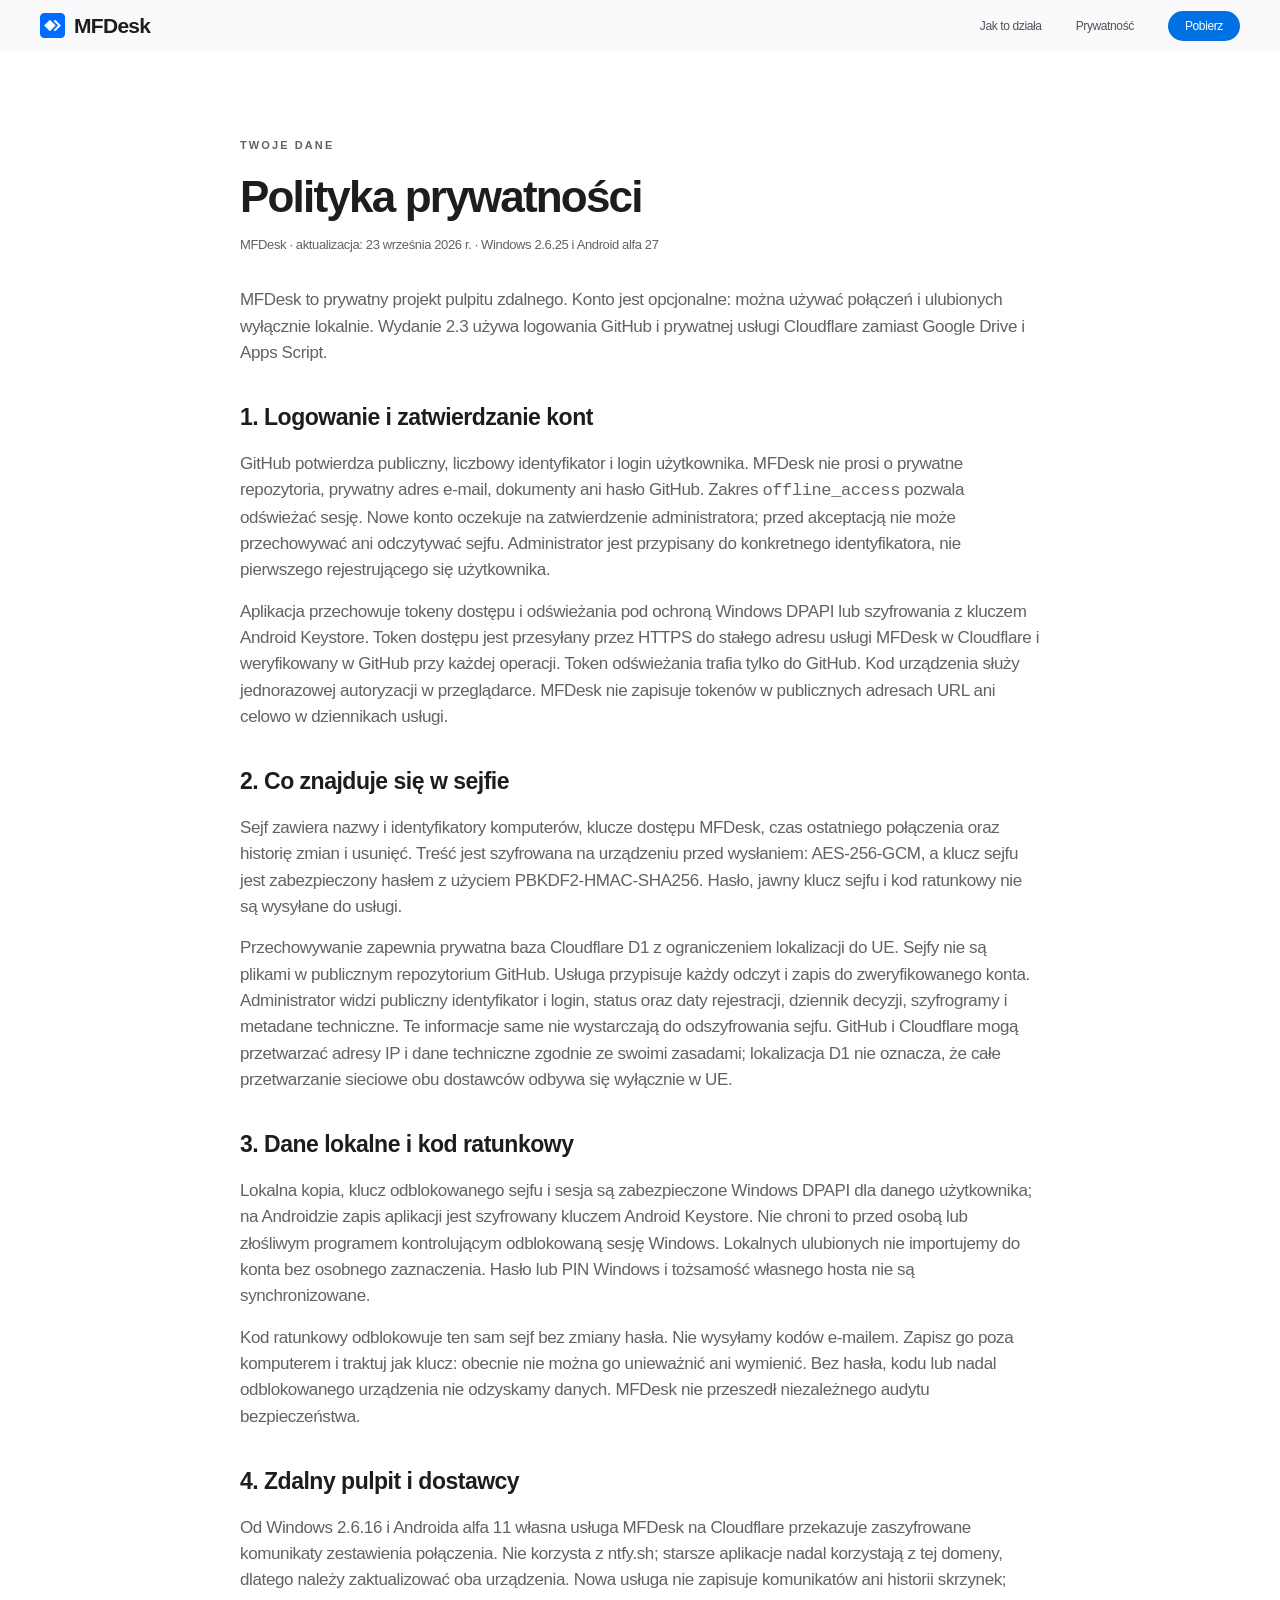
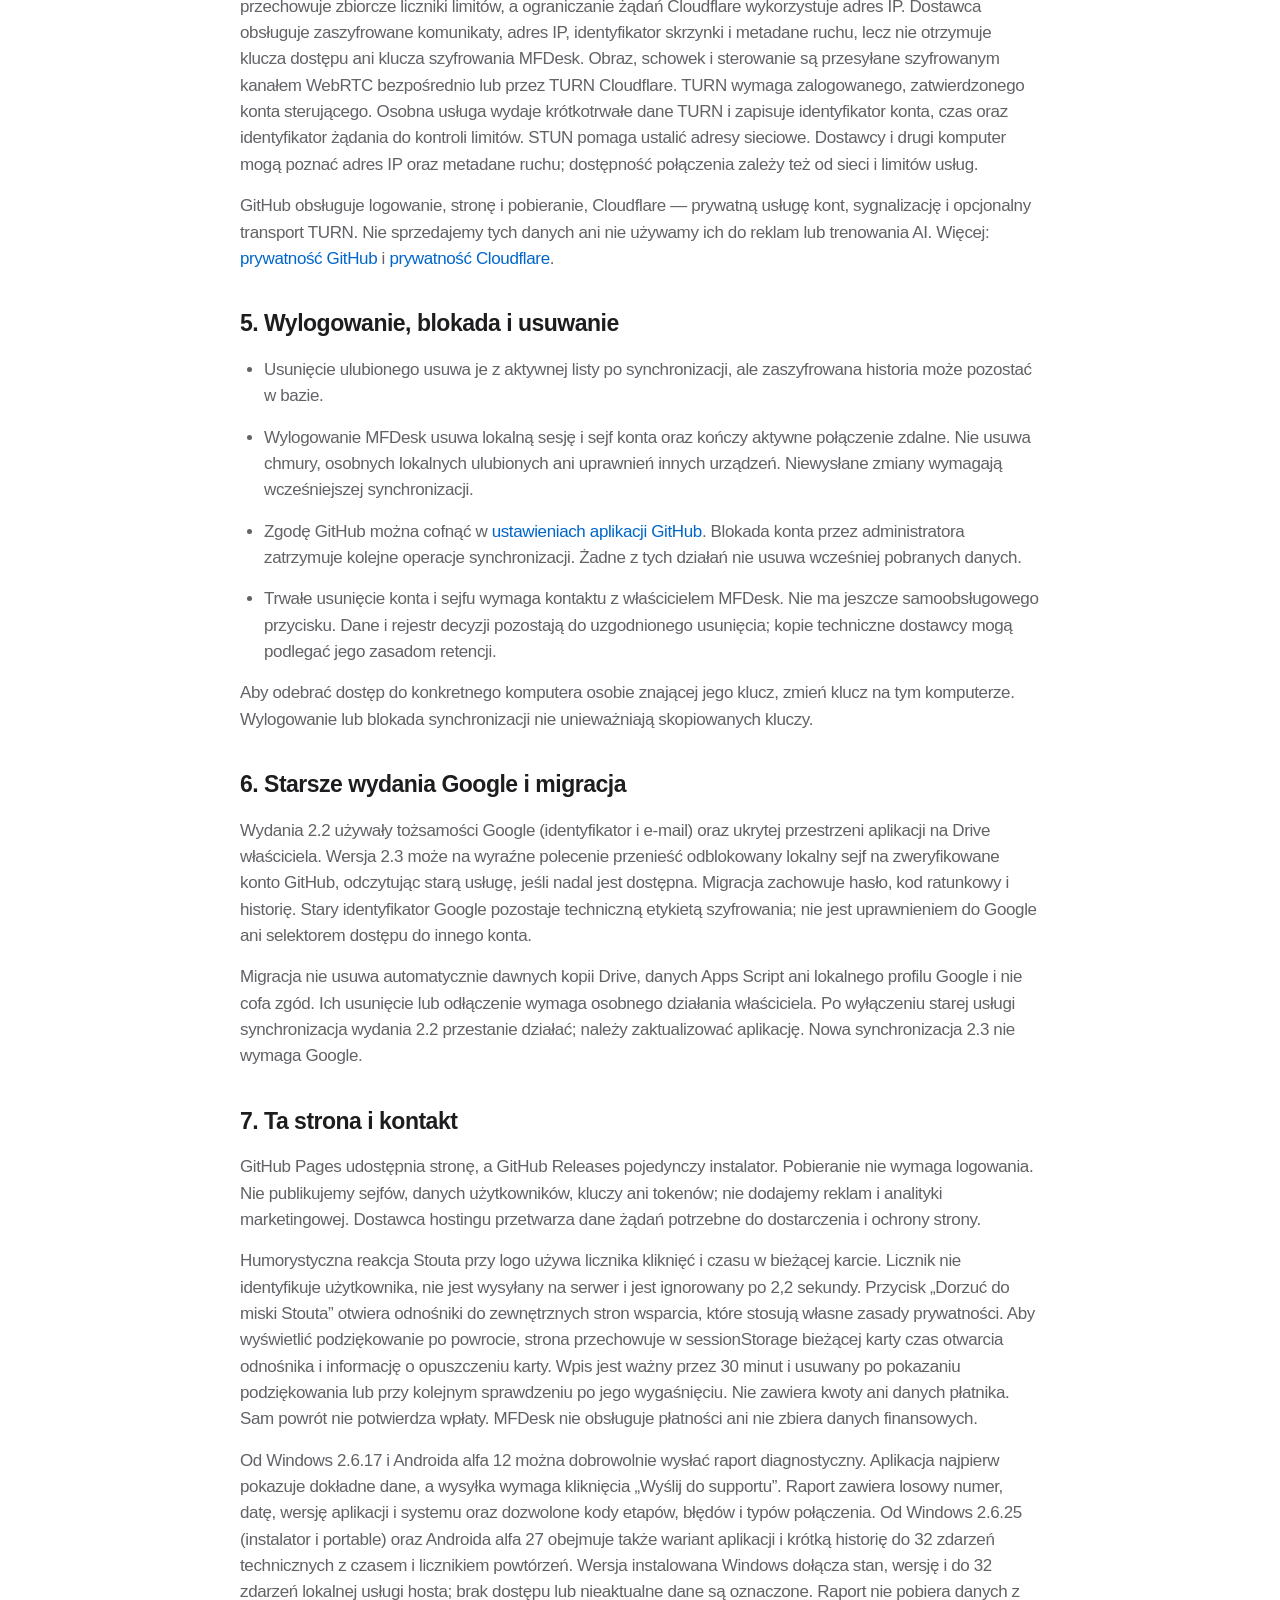
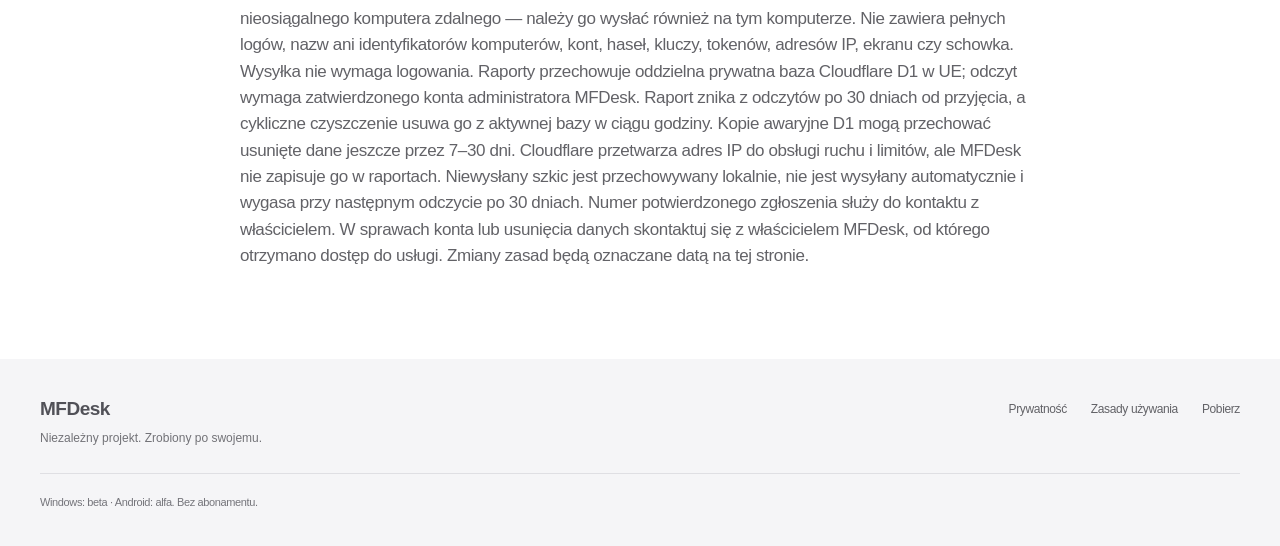
==== commit e98b0ff0: "Publish Android alpha 27 and explain expanded support diagnostics" ====
--- a/privacy/index.html
+++ b/privacy/index.html
@@ -1,2 +1,2 @@
 <!DOCTYPE html><html lang="pl"><head><meta charSet="utf-8"/><meta name="viewport" content="width=device-width, initial-scale=1"/><link rel="stylesheet" href="/_next/static/css/index.p6WvNbWk.css" data-rsc-css-href="/_next/static/css/index.p6WvNbWk.css" data-precedence="vite-rsc/importer-resources"/><link rel="modulepreload" fetchPriority="low" href="/_next/static/chunks/index-CNGZxfrT.js"/><script src="/_next/static/chunks/rolldown-runtime-C60lm6uB.js" type="module" async=""></script><script src="/_next/static/chunks/framework-D_rUT4EX.js" type="module" async=""></script><link rel="modulepreload" href="/_next/static/chunks/layout-segment-context-EGFDVGFW.js" crossorigin=""/><link rel="modulepreload" href="/_next/static/chunks/brand-logo-CJ5cJ9ZG.js" crossorigin=""/><link rel="modulepreload" href="/_next/static/chunks/dialog-C5rsB-VZ.js" crossorigin=""/><link rel="modulepreload" href="/_next/static/chunks/createLucideIcon-D7hhdOL8.js" crossorigin=""/><link rel="modulepreload" href="/_next/static/chunks/Icon-DfgLFBrD.js" crossorigin=""/><title>Polityka prywatności | MFDesk</title><meta name="description" content="Logowanie GitHub, prywatne sejfy Cloudflare i zasady ochrony danych MFDesk."/><meta property="og:title" content="Polityka prywatności | MFDesk"/><meta property="og:description" content="Logowanie GitHub, prywatne sejfy Cloudflare i zasady ochrony danych MFDesk."/><meta name="twitter:card" content="summary"/><meta name="twitter:title" content="Polityka prywatności | MFDesk"/><meta name="twitter:description" content="Logowanie GitHub, prywatne sejfy Cloudflare i zasady ochrony danych MFDesk."/><link rel="icon" href="/mfdesk.png"/><script>Object.assign(((self[Symbol.for("vinext.navigationRuntime")]??={bootstrap:{routeManifest:null},functions:{}}).bootstrap.rsc??={rsc:[]}),{params:{},nav:{"pathname":"/privacy","searchParams":[]}})</script><link rel="modulepreload" href="/_next/static/chunks/index-CNGZxfrT.js" />
-</head><body><a class="skip" href="#content">Przejdź do treści</a><header class="site-header"><div class="header-inner wrap"><a class="brand" href="/"><img src="/mfdesk.png" width="43" height="43" alt=""/>MFDesk</a><nav aria-label="Menu główne"><a href="/#pokaz">Jak to działa</a><a href="/privacy/">Prywatność</a><a class="nav-download" href="/#pobierz">Pobierz</a></nav></div></header><main id="content" class="legal wrap"><p class="eyebrow">TWOJE DANE</p><h1>Polityka prywatności</h1><p class="updated">MFDesk · aktualizacja: 18 września 2026 r. · Windows 2.6.17 i Android alfa 12</p><p>MFDesk to prywatny projekt pulpitu zdalnego. Konto jest opcjonalne: można używać połączeń i ulubionych wyłącznie lokalnie. Wydanie 2.3 używa logowania GitHub i prywatnej usługi Cloudflare zamiast Google Drive i Apps Script.</p><h2>1. Logowanie i zatwierdzanie kont</h2><p>GitHub potwierdza publiczny, liczbowy identyfikator i login użytkownika. MFDesk nie prosi o prywatne repozytoria, prywatny adres e-mail, dokumenty ani hasło GitHub. Zakres <code>offline_access</code> pozwala odświeżać sesję. Nowe konto oczekuje na zatwierdzenie administratora; przed akceptacją nie może przechowywać ani odczytywać sejfu. Administrator jest przypisany do konkretnego identyfikatora, nie pierwszego rejestrującego się użytkownika.</p><p>Aplikacja przechowuje tokeny dostępu i odświeżania pod ochroną Windows DPAPI lub szyfrowania z kluczem Android Keystore. Token dostępu jest przesyłany przez HTTPS do stałego adresu usługi MFDesk w Cloudflare i weryfikowany w GitHub przy każdej operacji. Token odświeżania trafia tylko do GitHub. Kod urządzenia służy jednorazowej autoryzacji w przeglądarce. MFDesk nie zapisuje tokenów w publicznych adresach URL ani celowo w dziennikach usługi.</p><h2>2. Co znajduje się w sejfie</h2><p>Sejf zawiera nazwy i identyfikatory komputerów, klucze dostępu MFDesk, czas ostatniego połączenia oraz historię zmian i usunięć. Treść jest szyfrowana na urządzeniu przed wysłaniem: AES-256-GCM, a klucz sejfu jest zabezpieczony hasłem z użyciem PBKDF2-HMAC-SHA256. Hasło, jawny klucz sejfu i kod ratunkowy nie są wysyłane do usługi.</p><p>Przechowywanie zapewnia prywatna baza Cloudflare D1 z ograniczeniem lokalizacji do UE. Sejfy nie są plikami w publicznym repozytorium GitHub. Usługa przypisuje każdy odczyt i zapis do zweryfikowanego konta. Administrator widzi publiczny identyfikator i login, status oraz daty rejestracji, dziennik decyzji, szyfrogramy i metadane techniczne. Te informacje same nie wystarczają do odszyfrowania sejfu. GitHub i Cloudflare mogą przetwarzać adresy IP i dane techniczne zgodnie ze swoimi zasadami; lokalizacja D1 nie oznacza, że całe przetwarzanie sieciowe obu dostawców odbywa się wyłącznie w UE.</p><h2>3. Dane lokalne i kod ratunkowy</h2><p>Lokalna kopia, klucz odblokowanego sejfu i sesja są zabezpieczone Windows DPAPI dla danego użytkownika; na Androidzie zapis aplikacji jest szyfrowany kluczem Android Keystore. Nie chroni to przed osobą lub złośliwym programem kontrolującym odblokowaną sesję Windows. Lokalnych ulubionych nie importujemy do konta bez osobnego zaznaczenia. Hasło lub PIN Windows i tożsamość własnego hosta nie są synchronizowane.</p><p>Kod ratunkowy odblokowuje ten sam sejf bez zmiany hasła. Nie wysyłamy kodów e-mailem. Zapisz go poza komputerem i traktuj jak klucz: obecnie nie można go unieważnić ani wymienić. Bez hasła, kodu lub nadal odblokowanego urządzenia nie odzyskamy danych. MFDesk nie przeszedł niezależnego audytu bezpieczeństwa.</p><h2>4. Zdalny pulpit i dostawcy</h2><p>Od Windows 2.6.16 i Androida alfa 11 własna usługa MFDesk na Cloudflare przekazuje zaszyfrowane komunikaty zestawienia połączenia. Nie korzysta z ntfy.sh; starsze aplikacje nadal korzystają z tej domeny, dlatego należy zaktualizować oba urządzenia. Nowa usługa nie zapisuje komunikatów ani historii skrzynek; przechowuje zbiorcze liczniki limitów, a ograniczanie żądań Cloudflare wykorzystuje adres IP. Dostawca obsługuje zaszyfrowane komunikaty, adres IP, identyfikator skrzynki i metadane ruchu, lecz nie otrzymuje klucza dostępu ani klucza szyfrowania MFDesk. Obraz, schowek i sterowanie są przesyłane szyfrowanym kanałem WebRTC bezpośrednio lub przez TURN Cloudflare. TURN wymaga zalogowanego, zatwierdzonego konta sterującego. Osobna usługa wydaje krótkotrwałe dane TURN i zapisuje identyfikator konta, czas oraz identyfikator żądania do kontroli limitów. STUN pomaga ustalić adresy sieciowe. Dostawcy i drugi komputer mogą poznać adres IP oraz metadane ruchu; dostępność połączenia zależy też od sieci i limitów usług.</p><p>GitHub obsługuje logowanie, stronę i pobieranie, Cloudflare — prywatną usługę kont, sygnalizację i opcjonalny transport TURN. Nie sprzedajemy tych danych ani nie używamy ich do reklam lub trenowania AI. Więcej: <a href="https://docs.github.com/en/site-policy/privacy-policies/github-general-privacy-statement">prywatność GitHub</a> i <a href="https://www.cloudflare.com/privacypolicy/">prywatność Cloudflare</a>.</p><h2>5. Wylogowanie, blokada i usuwanie</h2><ul><li>Usunięcie ulubionego usuwa je z aktywnej listy po synchronizacji, ale zaszyfrowana historia może pozostać w bazie.</li><li>Wylogowanie MFDesk usuwa lokalną sesję i sejf konta oraz kończy aktywne połączenie zdalne. Nie usuwa chmury, osobnych lokalnych ulubionych ani uprawnień innych urządzeń. Niewysłane zmiany wymagają wcześniejszej synchronizacji.</li><li>Zgodę GitHub można cofnąć w <a href="https://github.com/settings/applications">ustawieniach aplikacji GitHub</a>. Blokada konta przez administratora zatrzymuje kolejne operacje synchronizacji. Żadne z tych działań nie usuwa wcześniej pobranych danych.</li><li>Trwałe usunięcie konta i sejfu wymaga kontaktu z właścicielem MFDesk. Nie ma jeszcze samoobsługowego przycisku. Dane i rejestr decyzji pozostają do uzgodnionego usunięcia; kopie techniczne dostawcy mogą podlegać jego zasadom retencji.</li></ul><p>Aby odebrać dostęp do konkretnego komputera osobie znającej jego klucz, zmień klucz na tym komputerze. Wylogowanie lub blokada synchronizacji nie unieważniają skopiowanych kluczy.</p><h2>6. Starsze wydania Google i migracja</h2><p>Wydania 2.2 używały tożsamości Google (identyfikator i e-mail) oraz ukrytej przestrzeni aplikacji na Drive właściciela. Wersja 2.3 może na wyraźne polecenie przenieść odblokowany lokalny sejf na zweryfikowane konto GitHub, odczytując starą usługę, jeśli nadal jest dostępna. Migracja zachowuje hasło, kod ratunkowy i historię. Stary identyfikator Google pozostaje techniczną etykietą szyfrowania; nie jest uprawnieniem do Google ani selektorem dostępu do innego konta.</p><p>Migracja nie usuwa automatycznie dawnych kopii Drive, danych Apps Script ani lokalnego profilu Google i nie cofa zgód. Ich usunięcie lub odłączenie wymaga osobnego działania właściciela. Po wyłączeniu starej usługi synchronizacja wydania 2.2 przestanie działać; należy zaktualizować aplikację. Nowa synchronizacja 2.3 nie wymaga Google.</p><h2>7. Ta strona i kontakt</h2><p>GitHub Pages udostępnia stronę, a GitHub Releases pojedynczy instalator. Pobieranie nie wymaga logowania. Nie publikujemy sejfów, danych użytkowników, kluczy ani tokenów; nie dodajemy reklam i analityki marketingowej. Dostawca hostingu przetwarza dane żądań potrzebne do dostarczenia i ochrony strony.</p><p>Humorystyczna reakcja Stouta przy logo używa licznika kliknięć i czasu w bieżącej karcie. Licznik nie identyfikuje użytkownika, nie jest wysyłany na serwer i jest ignorowany po 2,2 sekundy. Przycisk „Dorzuć do miski Stouta” otwiera odnośniki do zewnętrznych stron wsparcia, które stosują własne zasady prywatności. Aby wyświetlić podziękowanie po powrocie, strona przechowuje w sessionStorage bieżącej karty czas otwarcia odnośnika i informację o opuszczeniu karty. Wpis jest ważny przez 30 minut i usuwany po pokazaniu podziękowania lub przy kolejnym sprawdzeniu po jego wygaśnięciu. Nie zawiera kwoty ani danych płatnika. Sam powrót nie potwierdza wpłaty. MFDesk nie obsługuje płatności ani nie zbiera danych finansowych.</p><p>Od Windows 2.6.17 i Androida alfa 12 można dobrowolnie wysłać raport diagnostyczny. Aplikacja najpierw pokazuje dokładne dane, a wysyłka wymaga kliknięcia „Wyślij do supportu”. Raport zawiera losowy numer, datę, wersję aplikacji i systemu oraz dozwolone kody etapów, błędów i typów połączenia. Nie zawiera pełnych logów, nazw ani identyfikatorów komputerów, kont, haseł, kluczy, tokenów, adresów IP, ekranu czy schowka. Wysyłka nie wymaga logowania. Raporty przechowuje oddzielna prywatna baza Cloudflare D1 w UE; odczyt wymaga zatwierdzonego konta administratora MFDesk. Raport znika z odczytów po 30 dniach od przyjęcia, a cykliczne czyszczenie usuwa go z aktywnej bazy w ciągu godziny. Kopie awaryjne D1 mogą przechować usunięte dane jeszcze przez 7–30 dni. Cloudflare przetwarza adres IP do obsługi ruchu i limitów, ale MFDesk nie zapisuje go w raportach. Niewysłany szkic jest przechowywany lokalnie, nie jest wysyłany automatycznie i wygasa przy następnym odczycie po 30 dniach. Numer potwierdzonego zgłoszenia służy do kontaktu z właścicielem. W sprawach konta lub usunięcia danych skontaktuj się z właścicielem MFDesk, od którego otrzymano dostęp do usługi. Zmiany zasad będą oznaczane datą na tej stronie.</p></main><footer><div class="footer-inner wrap"><div class="footer-brand">MFDesk<span>Niezależny projekt. Zrobiony po swojemu.</span></div><div class="footer-links"><a href="/privacy/">Prywatność</a><a href="/terms/">Zasady używania</a><a href="/#pobierz">Pobierz</a></div><p>Windows: beta · Android: alfa. Bez abonamentu.</p></div></footer><script type="module" src="/_next/static/chunks/index-CNGZxfrT.js" id="_R_" async=""></script><script>((self[Symbol.for("vinext.navigationRuntime")]??={bootstrap:{routeManifest:null},functions:{}}).bootstrap.rsc??={rsc:[]}).rsc.push("0:{\"page:/privacy\":\"$L1\",\"layout:/\":\"$L2\",\"route:/privacy\":\"$L3\",\"__route\":\"route:/privacy\",\"__interceptionContext\":null,\"__layoutIds\":[\"layout:/\"],\"__rootLayout\":\"/\",\"__bfcacheSegmentIdentities\":{\"layout:/\":\"[\\\"layout\\\",\\\"layout:/\\\",\\\"root-boundary:/\\\",\\\"\\\"]\",\"page:/privacy\":\"[\\\"page\\\",\\\"page:/privacy\\\",\\\"root-boundary:/\\\",\\\"[\\\\\\\"privacy\\\\\\\"]\\\"]\"},\"__srcPage\":[\"privacy\",\"page\"],\"__layoutFlags\":{\"layout:/\":\"s\"},\"__artifactCompatibility\":{\"schemaVersion\":1,\"graphVersion\":\"app-route-graph:cafd66b895952518\",\"deploymentVersion\":\"4b482a97-71c3-4eae-9f3c-3f9a67c90bca\",\"appElementsSchemaVersion\":1,\"rscPayloadSchemaVersion\":1,\"rootBoundaryId\":\"/\",\"renderEpoch\":null}}\n")</script><script>((self[Symbol.for("vinext.navigationRuntime")]??={bootstrap:{routeManifest:null},functions:{}}).bootstrap.rsc??={rsc:[]}).rsc.push("4:I[\"f672c007af10\",[],\"BrandLogo\",1]\n")</script><script>((self[Symbol.for("vinext.navigationRuntime")]??={bootstrap:{routeManifest:null},functions:{}}).bootstrap.rsc??={rsc:[]}).rsc.push("5:I[\"cbf257e34144\",[],\"Children\",1]\n")</script><script>((self[Symbol.for("vinext.navigationRuntime")]??={bootstrap:{routeManifest:null},functions:{}}).bootstrap.rsc??={rsc:[]}).rsc.push("6:I[\"a3c9f3c4d13c\",[],\"GlobalErrorBoundary\",1]\n")</script><script>((self[Symbol.for("vinext.navigationRuntime")]??={bootstrap:{routeManifest:null},functions:{}}).bootstrap.rsc??={rsc:[]}).rsc.push("7:I[\"fb3231adb96d\",[],\"default\",1]\n")</script><script>((self[Symbol.for("vinext.navigationRuntime")]??={bootstrap:{routeManifest:null},functions:{}}).bootstrap.rsc??={rsc:[]}).rsc.push("8:I[\"a3c9f3c4d13c\",[],\"ErrorBoundary\",1]\n")</script><script>((self[Symbol.for("vinext.navigationRuntime")]??={bootstrap:{routeManifest:null},functions:{}}).bootstrap.rsc??={rsc:[]}).rsc.push("9:I[\"caf66367e8dd\",[],\"LayoutSegmentProvider\",1]\n")</script><script>((self[Symbol.for("vinext.navigationRuntime")]??={bootstrap:{routeManifest:null},functions:{}}).bootstrap.rsc??={rsc:[]}).rsc.push("a:I[\"cbf257e34144\",[],\"Slot\",1]\n")</script><script>((self[Symbol.for("vinext.navigationRuntime")]??={bootstrap:{routeManifest:null},functions:{}}).bootstrap.rsc??={rsc:[]}).rsc.push("b:I[\"a3c9f3c4d13c\",[],\"NotFoundBoundary\",1]\n")</script><script>((self[Symbol.for("vinext.navigationRuntime")]??={bootstrap:{routeManifest:null},functions:{}}).bootstrap.rsc??={rsc:[]}).rsc.push("c:I[\"3a29bbfba6d5\",[],\"AppRouterScrollTarget\",1]\n")</script><script>((self[Symbol.for("vinext.navigationRuntime")]??={bootstrap:{routeManifest:null},functions:{}}).bootstrap.rsc??={rsc:[]}).rsc.push("d:I[\"a3c9f3c4d13c\",[],\"RedirectBoundary\",1]\n")</script><script>((self[Symbol.for("vinext.navigationRuntime")]??={bootstrap:{routeManifest:null},functions:{}}).bootstrap.rsc??={rsc:[]}).rsc.push(":HL[\"/_next/static/css/index.p6WvNbWk.css\",\"style\"     ]\n")</script><script>((self[Symbol.for("vinext.navigationRuntime")]??={bootstrap:{routeManifest:null},functions:{}}).bootstrap.rsc??={rsc:[]}).rsc.push("2:[[[\"$\",\"link\",\"css:/_next/static/css/index.p6WvNbWk.css\",{\"rel\":\"stylesheet\",\"precedence\":\"vite-rsc/importer-resources\",\"href\":\"/_next/static/css/index.p6WvNbWk.css\",\"data-rsc-css-href\":\"/_next/static/css/index.p6WvNbWk.css\"}],\"$undefined\"],[\"$\",\"html\",null,{\"lang\":\"pl\",\"children\":[\"$\",\"body\",null,{\"children\":[[\"$\",\"a\",null,{\"className\":\"skip\",\"href\":\"#content\",\"children\":\"Przejdź do treści\"}],[\"$\",\"header\",null,{\"className\":\"site-header\",\"children\":[\"$\",\"div\",null,{\"className\":\"header-inner wrap\",\"children\":[[\"$\",\"$L4\",null,{}],[\"$\",\"nav\",null,{\"aria-label\":\"Menu główne\",\"children\":[[\"$\",\"a\",null,{\"href\":\"/#pokaz\",\"children\":\"Jak to działa\"}],[\"$\",\"a\",null,{\"href\":\"/privacy/\",\"children\":\"Prywatność\"}],[\"$\",\"a\",null,{\"className\":\"nav-download\",\"href\":\"/#pobierz\",\"children\":\"Pobierz\"}]]}]]}]}],[\"$\",\"$L5\",null,{}],[\"$\",\"footer\",null,{\"children\":[\"$\",\"div\",null,{\"className\":\"footer-inner wrap\",\"children\":[[\"$\",\"div\",null,{\"className\":\"footer-brand\",\"children\":[\"MFDesk\",[\"$\",\"span\",null,{\"children\":\"Niezależny projekt. Zrobiony po swojemu.\"}]]}],[\"$\",\"div\",null,{\"className\":\"footer-links\",\"children\":[[\"$\",\"a\",null,{\"href\":\"/privacy/\",\"children\":\"Prywatność\"}],[\"$\",\"a\",null,{\"href\":\"/terms/\",\"children\":\"Zasady używania\"}],[\"$\",\"a\",null,{\"href\":\"/#pobierz\",\"children\":\"Pobierz\"}]]}],[\"$\",\"p\",null,{\"children\":\"Windows: beta · Android: alfa. Bez abonamentu.\"}]]}]}]]}]}]]\n")</script><script>((self[Symbol.for("vinext.navigationRuntime")]??={bootstrap:{routeManifest:null},functions:{}}).bootstrap.rsc??={rsc:[]}).rsc.push("3:[[[\"$\",\"meta\",null,{\"charSet\":\"utf-8\"}],[[\"$\",\"title\",\"0\",{\"children\":\"Polityka prywatności | MFDesk\"}],[\"$\",\"meta\",\"1\",{\"name\":\"description\",\"content\":\"Logowanie GitHub, prywatne sejfy Cloudflare i zasady ochrony danych MFDesk.\"}],[\"$\",\"meta\",\"2\",{\"property\":\"og:title\",\"content\":\"Polityka prywatności | MFDesk\"}],[\"$\",\"meta\",\"3\",{\"property\":\"og:description\",\"content\":\"Logowanie GitHub, prywatne sejfy Cloudflare i zasady ochrony danych MFDesk.\"}],[\"$\",\"meta\",\"4\",{\"name\":\"twitter:card\",\"content\":\"summary\"}],[\"$\",\"meta\",\"5\",{\"name\":\"twitter:title\",\"content\":\"Polityka prywatności | MFDesk\"}],[\"$\",\"meta\",\"6\",{\"name\":\"twitter:description\",\"content\":\"Logowanie GitHub, prywatne sejfy Cloudflare i zasady ochrony danych MFDesk.\"}],[\"$\",\"link\",\"7\",{\"data-vinext-streamed-icon\":\"$undefined\",\"rel\":\"icon\",\"href\":\"/mfdesk.png\",\"type\":\"$undefined\",\"sizes\":\"$undefined\",\"color\":\"$undefined\",\"media\":\"$undefined\",\"fetchPriority\":\"$undefined\"}]],[[\"$\",\"meta\",\"0\",{\"name\":\"viewport\",\"content\":\"width=device-width, initial-scale=1\"}]]],[\"$\",\"$L6\",null,{\"fallback\":\"$7\",\"children\":[\"$\",\"$L8\",null,{\"fallback\":\"$7\",\"children\":[\"$\",\"$L9\",null,{\"providerId\":\"layout:/\",\"segmentMap\":{\"children\":[\"privacy\"]},\"children\":[\"$\",\"$La\",null,{\"id\":\"layout:/\",\"parallelSlots\":\"$undefined\",\"children\":[\"$\",\"$Lb\",null,{\"resetKey\":\"privacy\",\"fallback\":[[\"$\",\"title\",null,{\"children\":\"404: This page could not be found.\"}],[\"$\",\"div\",null,{\"style\":{\"fontFamily\":\"system-ui,\\\"Segoe UI\\\",Roboto,Helvetica,Arial,sans-serif,\\\"Apple Color Emoji\\\",\\\"Segoe UI Emoji\\\"\",\"height\":\"100vh\",\"textAlign\":\"center\",\"display\":\"flex\",\"flexDirection\":\"column\",\"alignItems\":\"center\",\"justifyContent\":\"center\"},\"children\":[\"$\",\"div\",null,{\"children\":[[\"$\",\"style\",null,{\"dangerouslySetInnerHTML\":{\"__html\":\"body{color:#000;background:#fff;margin:0}.next-error-h1{border-right:1px solid rgba(0,0,0,.3)}@media (prefers-color-scheme:dark){body{color:#fff;background:#000}.next-error-h1{border-right:1px solid rgba(255,255,255,.3)}}\"}}],[\"$\",\"h1\",null,{\"className\":\"next-error-h1\",\"style\":{\"display\":\"inline-block\",\"margin\":\"0 20px 0 0\",\"padding\":\"0 23px 0 0\",\"fontSize\":24,\"fontWeight\":500,\"verticalAlign\":\"top\",\"lineHeight\":\"49px\"},\"children\":404}],[\"$\",\"div\",null,{\"style\":{\"display\":\"inline-block\"},\"children\":[\"$\",\"h2\",null,{\"style\":{\"fontSize\":14,\"fontWeight\":400,\"lineHeight\":\"49px\",\"margin\":0},\"children\":\"This page could not be found.\"}]}]]}]}]],\"children\":[\"$\",\"$Lc\",null,{\"children\":[\"$\",\"$Ld\",null,{\"children\":[[\"$\",\"$L9\",null,{\"providerId\":\"page:/privacy\",\"segmentMap\":{\"children\":[\"__PAGE__\"]},\"children\":[\"$\",\"$La\",null,{\"id\":\"page:/privacy\"}]}],null]}]}]}]}]}]}]}],null,null]\n")</script><script>((self[Symbol.for("vinext.navigationRuntime")]??={bootstrap:{routeManifest:null},functions:{}}).bootstrap.rsc??={rsc:[]}).rsc.push("1:[\"$\",\"main\",null,{\"id\":\"content\",\"className\":\"legal wrap\",\"children\":[[\"$\",\"p\",null,{\"className\":\"eyebrow\",\"children\":\"TWOJE DANE\"}],[\"$\",\"h1\",null,{\"children\":\"Polityka prywatności\"}],[\"$\",\"p\",null,{\"className\":\"updated\",\"children\":\"MFDesk · aktualizacja: 18 września 2026 r. · Windows 2.6.17 i Android alfa 12\"}],[\"$\",\"p\",null,{\"children\":\"MFDesk to prywatny projekt pulpitu zdalnego. Konto jest opcjonalne: można używać połączeń i ulubionych wyłącznie lokalnie. Wydanie 2.3 używa logowania GitHub i prywatnej usługi Cloudflare zamiast Google Drive i Apps Script.\"}],[\"$\",\"h2\",null,{\"children\":\"1. Logowanie i zatwierdzanie kont\"}],[\"$\",\"p\",null,{\"children\":[\"GitHub potwierdza publiczny, liczbowy identyfikator i login użytkownika. MFDesk nie prosi o prywatne repozytoria, prywatny adres e-mail, dokumenty ani hasło GitHub. Zakres \",[\"$\",\"code\",null,{\"children\":\"offline_access\"}],\" pozwala odświeżać sesję. Nowe konto oczekuje na zatwierdzenie administratora; przed akceptacją nie może przechowywać ani odczytywać sejfu. Administrator jest przypisany do konkretnego identyfikatora, nie pierwszego rejestrującego się użytkownika.\"]}],[\"$\",\"p\",null,{\"children\":\"Aplikacja przechowuje tokeny dostępu i odświeżania pod ochroną Windows DPAPI lub szyfrowania z kluczem Android Keystore. Token dostępu jest przesyłany przez HTTPS do stałego adresu usługi MFDesk w Cloudflare i weryfikowany w GitHub przy każdej operacji. Token odświeżania trafia tylko do GitHub. Kod urządzenia służy jednorazowej autoryzacji w przeglądarce. MFDesk nie zapisuje tokenów w publicznych adresach URL ani celowo w dziennikach usługi.\"}],[\"$\",\"h2\",null,{\"children\":\"2. Co znajduje się w sejfie\"}],[\"$\",\"p\",null,{\"children\":\"Sejf zawiera nazwy i identyfikatory komputerów, klucze dostępu MFDesk, czas ostatniego połączenia oraz historię zmian i usunięć. Treść jest szyfrowana na urządzeniu przed wysłaniem: AES-256-GCM, a klucz sejfu jest zabezpieczony hasłem z użyciem PBKDF2-HMAC-SHA256. Hasło, jawny klucz sejfu i kod ratunkowy nie są wysyłane do usługi.\"}],[\"$\",\"p\",null,{\"children\":\"Przechowywanie zapewnia prywatna baza Cloudflare D1 z ograniczeniem lokalizacji do UE. Sejfy nie są plikami w publicznym repozytorium GitHub. Usługa przypisuje każdy odczyt i zapis do zweryfikowanego konta. Administrator widzi publiczny identyfikator i login, status oraz daty rejestracji, dziennik decyzji, szyfrogramy i metadane techniczne. Te informacje same nie wystarczają do odszyfrowania sejfu. GitHub i Cloudflare mogą przetwarzać adresy IP i dane techniczne zgodnie ze swoimi zasadami; lokalizacja D1 nie oznacza, że całe przetwarzanie sieciowe obu dostawców odbywa się wyłącznie w UE.\"}],[\"$\",\"h2\",null,{\"children\":\"3. Dane lokalne i kod ratunkowy\"}],[\"$\",\"p\",null,{\"children\":\"Lokalna kopia, klucz odblokowanego sejfu i sesja są zabezpieczone Windows DPAPI dla danego użytkownika; na Androidzie zapis aplikacji jest szyfrowany kluczem Android Keystore. Nie chroni to przed osobą lub złośliwym programem kontrolującym odblokowaną sesję Windows. Lokalnych ulubionych nie importujemy do konta bez osobnego zaznaczenia. Hasło lub PIN Windows i tożsamość własnego hosta nie są synchronizowane.\"}],[\"$\",\"p\",null,{\"children\":\"Kod ratunkowy odblokowuje ten sam sejf bez zmiany hasła. Nie wysyłamy kodów e-mailem. Zapisz go poza komputerem i traktuj jak klucz: obecnie nie można go unieważnić ani wymienić. Bez hasła, kodu lub nadal odblokowanego urządzenia nie odzyskamy danych. MFDesk nie przeszedł niezależnego audytu bezpieczeństwa.\"}],[\"$\",\"h2\",null,{\"children\":\"4. Zdalny pulpit i dostawcy\"}],[\"$\",\"p\",null,{\"children\":\"Od Windows 2.6.16 i Androida alfa 11 własna usługa MFDesk na Cloudflare przekazuje zaszyfrowane komunikaty zestawienia połączenia. Nie korzysta z ntfy.sh; starsze aplikacje nadal korzystają z tej domeny, dlatego należy zaktualizować oba urządzenia. Nowa usługa nie zapisuje komunikatów ani historii skrzynek; przechowuje zbiorcze liczniki limitów, a ograniczanie żądań Cloudflare wykorzystuje adres IP. Dostawca obsługuje zaszyfrowane komunikaty, adres IP, identyfikator skrzynki i metadane ruchu, lecz nie otrzymuje klucza dostępu ani klucza szyfrowania MFDesk. Obraz, schowek i sterowanie są przesyłane szyfrowanym kanałem WebRTC bezpośrednio lub przez TURN Cloudflare. TURN wymaga zalogowanego, zatwierdzonego konta sterującego. Osobna usługa wydaje krótkotrwałe dane TURN i zapisuje identyfikator konta, czas oraz identyfikator żądania do kontroli limitów. STUN pomaga ustalić adresy sieciowe. Dostawcy i drugi komputer mogą poznać adres IP oraz metadane ruchu; dostępność połączenia zależy też od sieci i limitów usług.\"}],\"$Le\",\"$Lf\",\"$L10\",\"$L11\",\"$L12\",\"$L13\",\"$L14\",\"$L15\",\"$L16\",\"$L17\",\"$L18\"]}]\n")</script><script>((self[Symbol.for("vinext.navigationRuntime")]??={bootstrap:{routeManifest:null},functions:{}}).bootstrap.rsc??={rsc:[]}).rsc.push("e:[\"$\",\"p\",null,{\"children\":[\"GitHub obsługuje logowanie, stronę i pobieranie, Cloudflare — prywatną usługę kont, sygnalizację i opcjonalny transport TURN. Nie sprzedajemy tych danych ani nie używamy ich do reklam lub trenowania AI. Więcej: \",[\"$\",\"a\",null,{\"href\":\"https://docs.github.com/en/site-policy/privacy-policies/github-general-privacy-statement\",\"children\":\"prywatność GitHub\"}],\" i \",[\"$\",\"a\",null,{\"href\":\"https://www.cloudflare.com/privacypolicy/\",\"children\":\"prywatność Cloudflare\"}],\".\"]}]\n")</script><script>((self[Symbol.for("vinext.navigationRuntime")]??={bootstrap:{routeManifest:null},functions:{}}).bootstrap.rsc??={rsc:[]}).rsc.push("f:[\"$\",\"h2\",null,{\"children\":\"5. Wylogowanie, blokada i usuwanie\"}]\n")</script><script>((self[Symbol.for("vinext.navigationRuntime")]??={bootstrap:{routeManifest:null},functions:{}}).bootstrap.rsc??={rsc:[]}).rsc.push("10:[\"$\",\"ul\",null,{\"children\":[[\"$\",\"li\",null,{\"children\":\"Usunięcie ulubionego usuwa je z aktywnej listy po synchronizacji, ale zaszyfrowana historia może pozostać w bazie.\"}],[\"$\",\"li\",null,{\"children\":\"Wylogowanie MFDesk usuwa lokalną sesję i sejf konta oraz kończy aktywne połączenie zdalne. Nie usuwa chmury, osobnych lokalnych ulubionych ani uprawnień innych urządzeń. Niewysłane zmiany wymagają wcześniejszej synchronizacji.\"}],[\"$\",\"li\",null,{\"children\":[\"Zgodę GitHub można cofnąć w \",[\"$\",\"a\",null,{\"href\":\"https://github.com/settings/applications\",\"children\":\"ustawieniach aplikacji GitHub\"}],\". Blokada konta przez administratora zatrzymuje kolejne operacje synchronizacji. Żadne z tych działań nie usuwa wcześniej pobranych danych.\"]}],[\"$\",\"li\",null,{\"children\":\"Trwałe usunięcie konta i sejfu wymaga kontaktu z właścicielem MFDesk. Nie ma jeszcze samoobsługowego przycisku. Dane i rejestr decyzji pozostają do uzgodnionego usunięcia; kopie techniczne dostawcy mogą podlegać jego zasadom retencji.\"}]]}]\n")</script><script>((self[Symbol.for("vinext.navigationRuntime")]??={bootstrap:{routeManifest:null},functions:{}}).bootstrap.rsc??={rsc:[]}).rsc.push("11:[\"$\",\"p\",null,{\"children\":\"Aby odebrać dostęp do konkretnego komputera osobie znającej jego klucz, zmień klucz na tym komputerze. Wylogowanie lub blokada synchronizacji nie unieważniają skopiowanych kluczy.\"}]\n")</script><script>((self[Symbol.for("vinext.navigationRuntime")]??={bootstrap:{routeManifest:null},functions:{}}).bootstrap.rsc??={rsc:[]}).rsc.push("12:[\"$\",\"h2\",null,{\"children\":\"6. Starsze wydania Google i migracja\"}]\n")</script><script>((self[Symbol.for("vinext.navigationRuntime")]??={bootstrap:{routeManifest:null},functions:{}}).bootstrap.rsc??={rsc:[]}).rsc.push("13:[\"$\",\"p\",null,{\"children\":\"Wydania 2.2 używały tożsamości Google (identyfikator i e-mail) oraz ukrytej przestrzeni aplikacji na Drive właściciela. Wersja 2.3 może na wyraźne polecenie przenieść odblokowany lokalny sejf na zweryfikowane konto GitHub, odczytując starą usługę, jeśli nadal jest dostępna. Migracja zachowuje hasło, kod ratunkowy i historię. Stary identyfikator Google pozostaje techniczną etykietą szyfrowania; nie jest uprawnieniem do Google ani selektorem dostępu do innego konta.\"}]\n")</script><script>((self[Symbol.for("vinext.navigationRuntime")]??={bootstrap:{routeManifest:null},functions:{}}).bootstrap.rsc??={rsc:[]}).rsc.push("14:[\"$\",\"p\",null,{\"children\":\"Migracja nie usuwa automatycznie dawnych kopii Drive, danych Apps Script ani lokalnego profilu Google i nie cofa zgód. Ich usunięcie lub odłączenie wymaga osobnego działania właściciela. Po wyłączeniu starej usługi synchronizacja wydania 2.2 przestanie działać; należy zaktualizować aplikację. Nowa synchronizacja 2.3 nie wymaga Google.\"}]\n")</script><script>((self[Symbol.for("vinext.navigationRuntime")]??={bootstrap:{routeManifest:null},functions:{}}).bootstrap.rsc??={rsc:[]}).rsc.push("15:[\"$\",\"h2\",null,{\"children\":\"7. Ta strona i kontakt\"}]\n")</script><script>((self[Symbol.for("vinext.navigationRuntime")]??={bootstrap:{routeManifest:null},functions:{}}).bootstrap.rsc??={rsc:[]}).rsc.push("16:[\"$\",\"p\",null,{\"children\":\"GitHub Pages udostępnia stronę, a GitHub Releases pojedynczy instalator. Pobieranie nie wymaga logowania. Nie publikujemy sejfów, danych użytkowników, kluczy ani tokenów; nie dodajemy reklam i analityki marketingowej. Dostawca hostingu przetwarza dane żądań potrzebne do dostarczenia i ochrony strony.\"}]\n")</script><script>((self[Symbol.for("vinext.navigationRuntime")]??={bootstrap:{routeManifest:null},functions:{}}).bootstrap.rsc??={rsc:[]}).rsc.push("17:[\"$\",\"p\",null,{\"children\":\"Humorystyczna reakcja Stouta przy logo używa licznika kliknięć i czasu w bieżącej karcie. Licznik nie identyfikuje użytkownika, nie jest wysyłany na serwer i jest ignorowany po 2,2 sekundy. Przycisk „Dorzuć do miski Stouta” otwiera odnośniki do zewnętrznych stron wsparcia, które stosują własne zasady prywatności. Aby wyświetlić podziękowanie po powrocie, strona przechowuje w sessionStorage bieżącej karty czas otwarcia odnośnika i informację o opuszczeniu karty. Wpis jest ważny przez 30 minut i usuwany po pokazaniu podziękowania lub przy kolejnym sprawdzeniu po jego wygaśnięciu. Nie zawiera kwoty ani danych płatnika. Sam powrót nie potwierdza wpłaty. MFDesk nie obsługuje płatności ani nie zbiera danych finansowych.\"}]\n")</script><script>((self[Symbol.for("vinext.navigationRuntime")]??={bootstrap:{routeManifest:null},functions:{}}).bootstrap.rsc??={rsc:[]}).rsc.push("18:[\"$\",\"p\",null,{\"children\":\"Od Windows 2.6.17 i Androida alfa 12 można dobrowolnie wysłać raport diagnostyczny. Aplikacja najpierw pokazuje dokładne dane, a wysyłka wymaga kliknięcia „Wyślij do supportu”. Raport zawiera losowy numer, datę, wersję aplikacji i systemu oraz dozwolone kody etapów, błędów i typów połączenia. Nie zawiera pełnych logów, nazw ani identyfikatorów komputerów, kont, haseł, kluczy, tokenów, adresów IP, ekranu czy schowka. Wysyłka nie wymaga logowania. Raporty przechowuje oddzielna prywatna baza Cloudflare D1 w UE; odczyt wymaga zatwierdzonego konta administratora MFDesk. Raport znika z odczytów po 30 dniach od przyjęcia, a cykliczne czyszczenie usuwa go z aktywnej bazy w ciągu godziny. Kopie awaryjne D1 mogą przechować usunięte dane jeszcze przez 7–30 dni. Cloudflare przetwarza adres IP do obsługi ruchu i limitów, ale MFDesk nie zapisuje go w raportach. Niewysłany szkic jest przechowywany lokalnie, nie jest wysyłany automatycznie i wygasa przy następnym odczycie po 30 dniach. Numer potwierdzonego zgłoszenia służy do kontaktu z właścicielem. W sprawach konta lub usunięcia danych skontaktuj się z właścicielem MFDesk, od którego otrzymano dostęp do usługi. Zmiany zasad będą oznaczane datą na tej stronie.\"}]\n")</script><script>Object.assign(((self[Symbol.for("vinext.navigationRuntime")]??={bootstrap:{routeManifest:null},functions:{}}).bootstrap.rsc??={rsc:[]}),{"initialCacheKind":"static"});((self[Symbol.for("vinext.navigationRuntime")]??={bootstrap:{routeManifest:null},functions:{}}).bootstrap.rsc??={rsc:[]}).done=true</script></body></html>+</head><body><a class="skip" href="#content">Przejdź do treści</a><header class="site-header"><div class="header-inner wrap"><a class="brand" href="/"><img src="/mfdesk.png" width="43" height="43" alt=""/>MFDesk</a><nav aria-label="Menu główne"><a href="/#pokaz">Jak to działa</a><a href="/privacy/">Prywatność</a><a class="nav-download" href="/#pobierz">Pobierz</a></nav></div></header><main id="content" class="legal wrap"><p class="eyebrow">TWOJE DANE</p><h1>Polityka prywatności</h1><p class="updated">MFDesk · aktualizacja: 23 września 2026 r. · Windows 2.6.25 i Android alfa 27</p><p>MFDesk to prywatny projekt pulpitu zdalnego. Konto jest opcjonalne: można używać połączeń i ulubionych wyłącznie lokalnie. Wydanie 2.3 używa logowania GitHub i prywatnej usługi Cloudflare zamiast Google Drive i Apps Script.</p><h2>1. Logowanie i zatwierdzanie kont</h2><p>GitHub potwierdza publiczny, liczbowy identyfikator i login użytkownika. MFDesk nie prosi o prywatne repozytoria, prywatny adres e-mail, dokumenty ani hasło GitHub. Zakres <code>offline_access</code> pozwala odświeżać sesję. Nowe konto oczekuje na zatwierdzenie administratora; przed akceptacją nie może przechowywać ani odczytywać sejfu. Administrator jest przypisany do konkretnego identyfikatora, nie pierwszego rejestrującego się użytkownika.</p><p>Aplikacja przechowuje tokeny dostępu i odświeżania pod ochroną Windows DPAPI lub szyfrowania z kluczem Android Keystore. Token dostępu jest przesyłany przez HTTPS do stałego adresu usługi MFDesk w Cloudflare i weryfikowany w GitHub przy każdej operacji. Token odświeżania trafia tylko do GitHub. Kod urządzenia służy jednorazowej autoryzacji w przeglądarce. MFDesk nie zapisuje tokenów w publicznych adresach URL ani celowo w dziennikach usługi.</p><h2>2. Co znajduje się w sejfie</h2><p>Sejf zawiera nazwy i identyfikatory komputerów, klucze dostępu MFDesk, czas ostatniego połączenia oraz historię zmian i usunięć. Treść jest szyfrowana na urządzeniu przed wysłaniem: AES-256-GCM, a klucz sejfu jest zabezpieczony hasłem z użyciem PBKDF2-HMAC-SHA256. Hasło, jawny klucz sejfu i kod ratunkowy nie są wysyłane do usługi.</p><p>Przechowywanie zapewnia prywatna baza Cloudflare D1 z ograniczeniem lokalizacji do UE. Sejfy nie są plikami w publicznym repozytorium GitHub. Usługa przypisuje każdy odczyt i zapis do zweryfikowanego konta. Administrator widzi publiczny identyfikator i login, status oraz daty rejestracji, dziennik decyzji, szyfrogramy i metadane techniczne. Te informacje same nie wystarczają do odszyfrowania sejfu. GitHub i Cloudflare mogą przetwarzać adresy IP i dane techniczne zgodnie ze swoimi zasadami; lokalizacja D1 nie oznacza, że całe przetwarzanie sieciowe obu dostawców odbywa się wyłącznie w UE.</p><h2>3. Dane lokalne i kod ratunkowy</h2><p>Lokalna kopia, klucz odblokowanego sejfu i sesja są zabezpieczone Windows DPAPI dla danego użytkownika; na Androidzie zapis aplikacji jest szyfrowany kluczem Android Keystore. Nie chroni to przed osobą lub złośliwym programem kontrolującym odblokowaną sesję Windows. Lokalnych ulubionych nie importujemy do konta bez osobnego zaznaczenia. Hasło lub PIN Windows i tożsamość własnego hosta nie są synchronizowane.</p><p>Kod ratunkowy odblokowuje ten sam sejf bez zmiany hasła. Nie wysyłamy kodów e-mailem. Zapisz go poza komputerem i traktuj jak klucz: obecnie nie można go unieważnić ani wymienić. Bez hasła, kodu lub nadal odblokowanego urządzenia nie odzyskamy danych. MFDesk nie przeszedł niezależnego audytu bezpieczeństwa.</p><h2>4. Zdalny pulpit i dostawcy</h2><p>Od Windows 2.6.16 i Androida alfa 11 własna usługa MFDesk na Cloudflare przekazuje zaszyfrowane komunikaty zestawienia połączenia. Nie korzysta z ntfy.sh; starsze aplikacje nadal korzystają z tej domeny, dlatego należy zaktualizować oba urządzenia. Nowa usługa nie zapisuje komunikatów ani historii skrzynek; przechowuje zbiorcze liczniki limitów, a ograniczanie żądań Cloudflare wykorzystuje adres IP. Dostawca obsługuje zaszyfrowane komunikaty, adres IP, identyfikator skrzynki i metadane ruchu, lecz nie otrzymuje klucza dostępu ani klucza szyfrowania MFDesk. Obraz, schowek i sterowanie są przesyłane szyfrowanym kanałem WebRTC bezpośrednio lub przez TURN Cloudflare. TURN wymaga zalogowanego, zatwierdzonego konta sterującego. Osobna usługa wydaje krótkotrwałe dane TURN i zapisuje identyfikator konta, czas oraz identyfikator żądania do kontroli limitów. STUN pomaga ustalić adresy sieciowe. Dostawcy i drugi komputer mogą poznać adres IP oraz metadane ruchu; dostępność połączenia zależy też od sieci i limitów usług.</p><p>GitHub obsługuje logowanie, stronę i pobieranie, Cloudflare — prywatną usługę kont, sygnalizację i opcjonalny transport TURN. Nie sprzedajemy tych danych ani nie używamy ich do reklam lub trenowania AI. Więcej: <a href="https://docs.github.com/en/site-policy/privacy-policies/github-general-privacy-statement">prywatność GitHub</a> i <a href="https://www.cloudflare.com/privacypolicy/">prywatność Cloudflare</a>.</p><h2>5. Wylogowanie, blokada i usuwanie</h2><ul><li>Usunięcie ulubionego usuwa je z aktywnej listy po synchronizacji, ale zaszyfrowana historia może pozostać w bazie.</li><li>Wylogowanie MFDesk usuwa lokalną sesję i sejf konta oraz kończy aktywne połączenie zdalne. Nie usuwa chmury, osobnych lokalnych ulubionych ani uprawnień innych urządzeń. Niewysłane zmiany wymagają wcześniejszej synchronizacji.</li><li>Zgodę GitHub można cofnąć w <a href="https://github.com/settings/applications">ustawieniach aplikacji GitHub</a>. Blokada konta przez administratora zatrzymuje kolejne operacje synchronizacji. Żadne z tych działań nie usuwa wcześniej pobranych danych.</li><li>Trwałe usunięcie konta i sejfu wymaga kontaktu z właścicielem MFDesk. Nie ma jeszcze samoobsługowego przycisku. Dane i rejestr decyzji pozostają do uzgodnionego usunięcia; kopie techniczne dostawcy mogą podlegać jego zasadom retencji.</li></ul><p>Aby odebrać dostęp do konkretnego komputera osobie znającej jego klucz, zmień klucz na tym komputerze. Wylogowanie lub blokada synchronizacji nie unieważniają skopiowanych kluczy.</p><h2>6. Starsze wydania Google i migracja</h2><p>Wydania 2.2 używały tożsamości Google (identyfikator i e-mail) oraz ukrytej przestrzeni aplikacji na Drive właściciela. Wersja 2.3 może na wyraźne polecenie przenieść odblokowany lokalny sejf na zweryfikowane konto GitHub, odczytując starą usługę, jeśli nadal jest dostępna. Migracja zachowuje hasło, kod ratunkowy i historię. Stary identyfikator Google pozostaje techniczną etykietą szyfrowania; nie jest uprawnieniem do Google ani selektorem dostępu do innego konta.</p><p>Migracja nie usuwa automatycznie dawnych kopii Drive, danych Apps Script ani lokalnego profilu Google i nie cofa zgód. Ich usunięcie lub odłączenie wymaga osobnego działania właściciela. Po wyłączeniu starej usługi synchronizacja wydania 2.2 przestanie działać; należy zaktualizować aplikację. Nowa synchronizacja 2.3 nie wymaga Google.</p><h2>7. Ta strona i kontakt</h2><p>GitHub Pages udostępnia stronę, a GitHub Releases pojedynczy instalator. Pobieranie nie wymaga logowania. Nie publikujemy sejfów, danych użytkowników, kluczy ani tokenów; nie dodajemy reklam i analityki marketingowej. Dostawca hostingu przetwarza dane żądań potrzebne do dostarczenia i ochrony strony.</p><p>Humorystyczna reakcja Stouta przy logo używa licznika kliknięć i czasu w bieżącej karcie. Licznik nie identyfikuje użytkownika, nie jest wysyłany na serwer i jest ignorowany po 2,2 sekundy. Przycisk „Dorzuć do miski Stouta” otwiera odnośniki do zewnętrznych stron wsparcia, które stosują własne zasady prywatności. Aby wyświetlić podziękowanie po powrocie, strona przechowuje w sessionStorage bieżącej karty czas otwarcia odnośnika i informację o opuszczeniu karty. Wpis jest ważny przez 30 minut i usuwany po pokazaniu podziękowania lub przy kolejnym sprawdzeniu po jego wygaśnięciu. Nie zawiera kwoty ani danych płatnika. Sam powrót nie potwierdza wpłaty. MFDesk nie obsługuje płatności ani nie zbiera danych finansowych.</p><p>Od Windows 2.6.17 i Androida alfa 12 można dobrowolnie wysłać raport diagnostyczny. Aplikacja najpierw pokazuje dokładne dane, a wysyłka wymaga kliknięcia „Wyślij do supportu”. Raport zawiera losowy numer, datę, wersję aplikacji i systemu oraz dozwolone kody etapów, błędów i typów połączenia. Od Windows 2.6.25 (instalator i portable) oraz Androida alfa 27 obejmuje także wariant aplikacji i krótką historię do 32 zdarzeń technicznych z czasem i licznikiem powtórzeń. Wersja instalowana Windows dołącza stan, wersję i do 32 zdarzeń lokalnej usługi hosta; brak dostępu lub nieaktualne dane są oznaczone. Raport nie pobiera danych z nieosiągalnego komputera zdalnego — należy go wysłać również na tym komputerze. Nie zawiera pełnych logów, nazw ani identyfikatorów komputerów, kont, haseł, kluczy, tokenów, adresów IP, ekranu czy schowka. Wysyłka nie wymaga logowania. Raporty przechowuje oddzielna prywatna baza Cloudflare D1 w UE; odczyt wymaga zatwierdzonego konta administratora MFDesk. Raport znika z odczytów po 30 dniach od przyjęcia, a cykliczne czyszczenie usuwa go z aktywnej bazy w ciągu godziny. Kopie awaryjne D1 mogą przechować usunięte dane jeszcze przez 7–30 dni. Cloudflare przetwarza adres IP do obsługi ruchu i limitów, ale MFDesk nie zapisuje go w raportach. Niewysłany szkic jest przechowywany lokalnie, nie jest wysyłany automatycznie i wygasa przy następnym odczycie po 30 dniach. Numer potwierdzonego zgłoszenia służy do kontaktu z właścicielem. W sprawach konta lub usunięcia danych skontaktuj się z właścicielem MFDesk, od którego otrzymano dostęp do usługi. Zmiany zasad będą oznaczane datą na tej stronie.</p></main><footer><div class="footer-inner wrap"><div class="footer-brand">MFDesk<span>Niezależny projekt. Zrobiony po swojemu.</span></div><div class="footer-links"><a href="/privacy/">Prywatność</a><a href="/terms/">Zasady używania</a><a href="/#pobierz">Pobierz</a></div><p>Windows: beta · Android: alfa. Bez abonamentu.</p></div></footer><script type="module" src="/_next/static/chunks/index-CNGZxfrT.js" id="_R_" async=""></script><script>((self[Symbol.for("vinext.navigationRuntime")]??={bootstrap:{routeManifest:null},functions:{}}).bootstrap.rsc??={rsc:[]}).rsc.push("0:{\"page:/privacy\":\"$L1\",\"layout:/\":\"$L2\",\"route:/privacy\":\"$L3\",\"__route\":\"route:/privacy\",\"__interceptionContext\":null,\"__layoutIds\":[\"layout:/\"],\"__rootLayout\":\"/\",\"__bfcacheSegmentIdentities\":{\"layout:/\":\"[\\\"layout\\\",\\\"layout:/\\\",\\\"root-boundary:/\\\",\\\"\\\"]\",\"page:/privacy\":\"[\\\"page\\\",\\\"page:/privacy\\\",\\\"root-boundary:/\\\",\\\"[\\\\\\\"privacy\\\\\\\"]\\\"]\"},\"__srcPage\":[\"privacy\",\"page\"],\"__layoutFlags\":{\"layout:/\":\"s\"},\"__artifactCompatibility\":{\"schemaVersion\":1,\"graphVersion\":\"app-route-graph:cafd66b895952518\",\"deploymentVersion\":\"4b482a97-71c3-4eae-9f3c-3f9a67c90bca\",\"appElementsSchemaVersion\":1,\"rscPayloadSchemaVersion\":1,\"rootBoundaryId\":\"/\",\"renderEpoch\":null}}\n")</script><script>((self[Symbol.for("vinext.navigationRuntime")]??={bootstrap:{routeManifest:null},functions:{}}).bootstrap.rsc??={rsc:[]}).rsc.push("4:I[\"f672c007af10\",[],\"BrandLogo\",1]\n")</script><script>((self[Symbol.for("vinext.navigationRuntime")]??={bootstrap:{routeManifest:null},functions:{}}).bootstrap.rsc??={rsc:[]}).rsc.push("5:I[\"cbf257e34144\",[],\"Children\",1]\n")</script><script>((self[Symbol.for("vinext.navigationRuntime")]??={bootstrap:{routeManifest:null},functions:{}}).bootstrap.rsc??={rsc:[]}).rsc.push("6:I[\"a3c9f3c4d13c\",[],\"GlobalErrorBoundary\",1]\n")</script><script>((self[Symbol.for("vinext.navigationRuntime")]??={bootstrap:{routeManifest:null},functions:{}}).bootstrap.rsc??={rsc:[]}).rsc.push("7:I[\"fb3231adb96d\",[],\"default\",1]\n")</script><script>((self[Symbol.for("vinext.navigationRuntime")]??={bootstrap:{routeManifest:null},functions:{}}).bootstrap.rsc??={rsc:[]}).rsc.push("8:I[\"a3c9f3c4d13c\",[],\"ErrorBoundary\",1]\n")</script><script>((self[Symbol.for("vinext.navigationRuntime")]??={bootstrap:{routeManifest:null},functions:{}}).bootstrap.rsc??={rsc:[]}).rsc.push("9:I[\"caf66367e8dd\",[],\"LayoutSegmentProvider\",1]\n")</script><script>((self[Symbol.for("vinext.navigationRuntime")]??={bootstrap:{routeManifest:null},functions:{}}).bootstrap.rsc??={rsc:[]}).rsc.push("a:I[\"cbf257e34144\",[],\"Slot\",1]\n")</script><script>((self[Symbol.for("vinext.navigationRuntime")]??={bootstrap:{routeManifest:null},functions:{}}).bootstrap.rsc??={rsc:[]}).rsc.push("b:I[\"a3c9f3c4d13c\",[],\"NotFoundBoundary\",1]\n")</script><script>((self[Symbol.for("vinext.navigationRuntime")]??={bootstrap:{routeManifest:null},functions:{}}).bootstrap.rsc??={rsc:[]}).rsc.push("c:I[\"3a29bbfba6d5\",[],\"AppRouterScrollTarget\",1]\n")</script><script>((self[Symbol.for("vinext.navigationRuntime")]??={bootstrap:{routeManifest:null},functions:{}}).bootstrap.rsc??={rsc:[]}).rsc.push("d:I[\"a3c9f3c4d13c\",[],\"RedirectBoundary\",1]\n")</script><script>((self[Symbol.for("vinext.navigationRuntime")]??={bootstrap:{routeManifest:null},functions:{}}).bootstrap.rsc??={rsc:[]}).rsc.push(":HL[\"/_next/static/css/index.p6WvNbWk.css\",\"style\"     ]\n")</script><script>((self[Symbol.for("vinext.navigationRuntime")]??={bootstrap:{routeManifest:null},functions:{}}).bootstrap.rsc??={rsc:[]}).rsc.push("2:[[[\"$\",\"link\",\"css:/_next/static/css/index.p6WvNbWk.css\",{\"rel\":\"stylesheet\",\"precedence\":\"vite-rsc/importer-resources\",\"href\":\"/_next/static/css/index.p6WvNbWk.css\",\"data-rsc-css-href\":\"/_next/static/css/index.p6WvNbWk.css\"}],\"$undefined\"],[\"$\",\"html\",null,{\"lang\":\"pl\",\"children\":[\"$\",\"body\",null,{\"children\":[[\"$\",\"a\",null,{\"className\":\"skip\",\"href\":\"#content\",\"children\":\"Przejdź do treści\"}],[\"$\",\"header\",null,{\"className\":\"site-header\",\"children\":[\"$\",\"div\",null,{\"className\":\"header-inner wrap\",\"children\":[[\"$\",\"$L4\",null,{}],[\"$\",\"nav\",null,{\"aria-label\":\"Menu główne\",\"children\":[[\"$\",\"a\",null,{\"href\":\"/#pokaz\",\"children\":\"Jak to działa\"}],[\"$\",\"a\",null,{\"href\":\"/privacy/\",\"children\":\"Prywatność\"}],[\"$\",\"a\",null,{\"className\":\"nav-download\",\"href\":\"/#pobierz\",\"children\":\"Pobierz\"}]]}]]}]}],[\"$\",\"$L5\",null,{}],[\"$\",\"footer\",null,{\"children\":[\"$\",\"div\",null,{\"className\":\"footer-inner wrap\",\"children\":[[\"$\",\"div\",null,{\"className\":\"footer-brand\",\"children\":[\"MFDesk\",[\"$\",\"span\",null,{\"children\":\"Niezależny projekt. Zrobiony po swojemu.\"}]]}],[\"$\",\"div\",null,{\"className\":\"footer-links\",\"children\":[[\"$\",\"a\",null,{\"href\":\"/privacy/\",\"children\":\"Prywatność\"}],[\"$\",\"a\",null,{\"href\":\"/terms/\",\"children\":\"Zasady używania\"}],[\"$\",\"a\",null,{\"href\":\"/#pobierz\",\"children\":\"Pobierz\"}]]}],[\"$\",\"p\",null,{\"children\":\"Windows: beta · Android: alfa. Bez abonamentu.\"}]]}]}]]}]}]]\n")</script><script>((self[Symbol.for("vinext.navigationRuntime")]??={bootstrap:{routeManifest:null},functions:{}}).bootstrap.rsc??={rsc:[]}).rsc.push("3:[[[\"$\",\"meta\",null,{\"charSet\":\"utf-8\"}],[[\"$\",\"title\",\"0\",{\"children\":\"Polityka prywatności | MFDesk\"}],[\"$\",\"meta\",\"1\",{\"name\":\"description\",\"content\":\"Logowanie GitHub, prywatne sejfy Cloudflare i zasady ochrony danych MFDesk.\"}],[\"$\",\"meta\",\"2\",{\"property\":\"og:title\",\"content\":\"Polityka prywatności | MFDesk\"}],[\"$\",\"meta\",\"3\",{\"property\":\"og:description\",\"content\":\"Logowanie GitHub, prywatne sejfy Cloudflare i zasady ochrony danych MFDesk.\"}],[\"$\",\"meta\",\"4\",{\"name\":\"twitter:card\",\"content\":\"summary\"}],[\"$\",\"meta\",\"5\",{\"name\":\"twitter:title\",\"content\":\"Polityka prywatności | MFDesk\"}],[\"$\",\"meta\",\"6\",{\"name\":\"twitter:description\",\"content\":\"Logowanie GitHub, prywatne sejfy Cloudflare i zasady ochrony danych MFDesk.\"}],[\"$\",\"link\",\"7\",{\"data-vinext-streamed-icon\":\"$undefined\",\"rel\":\"icon\",\"href\":\"/mfdesk.png\",\"type\":\"$undefined\",\"sizes\":\"$undefined\",\"color\":\"$undefined\",\"media\":\"$undefined\",\"fetchPriority\":\"$undefined\"}]],[[\"$\",\"meta\",\"0\",{\"name\":\"viewport\",\"content\":\"width=device-width, initial-scale=1\"}]]],[\"$\",\"$L6\",null,{\"fallback\":\"$7\",\"children\":[\"$\",\"$L8\",null,{\"fallback\":\"$7\",\"children\":[\"$\",\"$L9\",null,{\"providerId\":\"layout:/\",\"segmentMap\":{\"children\":[\"privacy\"]},\"children\":[\"$\",\"$La\",null,{\"id\":\"layout:/\",\"parallelSlots\":\"$undefined\",\"children\":[\"$\",\"$Lb\",null,{\"resetKey\":\"privacy\",\"fallback\":[[\"$\",\"title\",null,{\"children\":\"404: This page could not be found.\"}],[\"$\",\"div\",null,{\"style\":{\"fontFamily\":\"system-ui,\\\"Segoe UI\\\",Roboto,Helvetica,Arial,sans-serif,\\\"Apple Color Emoji\\\",\\\"Segoe UI Emoji\\\"\",\"height\":\"100vh\",\"textAlign\":\"center\",\"display\":\"flex\",\"flexDirection\":\"column\",\"alignItems\":\"center\",\"justifyContent\":\"center\"},\"children\":[\"$\",\"div\",null,{\"children\":[[\"$\",\"style\",null,{\"dangerouslySetInnerHTML\":{\"__html\":\"body{color:#000;background:#fff;margin:0}.next-error-h1{border-right:1px solid rgba(0,0,0,.3)}@media (prefers-color-scheme:dark){body{color:#fff;background:#000}.next-error-h1{border-right:1px solid rgba(255,255,255,.3)}}\"}}],[\"$\",\"h1\",null,{\"className\":\"next-error-h1\",\"style\":{\"display\":\"inline-block\",\"margin\":\"0 20px 0 0\",\"padding\":\"0 23px 0 0\",\"fontSize\":24,\"fontWeight\":500,\"verticalAlign\":\"top\",\"lineHeight\":\"49px\"},\"children\":404}],[\"$\",\"div\",null,{\"style\":{\"display\":\"inline-block\"},\"children\":[\"$\",\"h2\",null,{\"style\":{\"fontSize\":14,\"fontWeight\":400,\"lineHeight\":\"49px\",\"margin\":0},\"children\":\"This page could not be found.\"}]}]]}]}]],\"children\":[\"$\",\"$Lc\",null,{\"children\":[\"$\",\"$Ld\",null,{\"children\":[[\"$\",\"$L9\",null,{\"providerId\":\"page:/privacy\",\"segmentMap\":{\"children\":[\"__PAGE__\"]},\"children\":[\"$\",\"$La\",null,{\"id\":\"page:/privacy\"}]}],null]}]}]}]}]}]}]}],null,null]\n")</script><script>((self[Symbol.for("vinext.navigationRuntime")]??={bootstrap:{routeManifest:null},functions:{}}).bootstrap.rsc??={rsc:[]}).rsc.push("1:[\"$\",\"main\",null,{\"id\":\"content\",\"className\":\"legal wrap\",\"children\":[[\"$\",\"p\",null,{\"className\":\"eyebrow\",\"children\":\"TWOJE DANE\"}],[\"$\",\"h1\",null,{\"children\":\"Polityka prywatności\"}],[\"$\",\"p\",null,{\"className\":\"updated\",\"children\":\"MFDesk · aktualizacja: 23 września 2026 r. · Windows 2.6.25 i Android alfa 27\"}],[\"$\",\"p\",null,{\"children\":\"MFDesk to prywatny projekt pulpitu zdalnego. Konto jest opcjonalne: można używać połączeń i ulubionych wyłącznie lokalnie. Wydanie 2.3 używa logowania GitHub i prywatnej usługi Cloudflare zamiast Google Drive i Apps Script.\"}],[\"$\",\"h2\",null,{\"children\":\"1. Logowanie i zatwierdzanie kont\"}],[\"$\",\"p\",null,{\"children\":[\"GitHub potwierdza publiczny, liczbowy identyfikator i login użytkownika. MFDesk nie prosi o prywatne repozytoria, prywatny adres e-mail, dokumenty ani hasło GitHub. Zakres \",[\"$\",\"code\",null,{\"children\":\"offline_access\"}],\" pozwala odświeżać sesję. Nowe konto oczekuje na zatwierdzenie administratora; przed akceptacją nie może przechowywać ani odczytywać sejfu. Administrator jest przypisany do konkretnego identyfikatora, nie pierwszego rejestrującego się użytkownika.\"]}],[\"$\",\"p\",null,{\"children\":\"Aplikacja przechowuje tokeny dostępu i odświeżania pod ochroną Windows DPAPI lub szyfrowania z kluczem Android Keystore. Token dostępu jest przesyłany przez HTTPS do stałego adresu usługi MFDesk w Cloudflare i weryfikowany w GitHub przy każdej operacji. Token odświeżania trafia tylko do GitHub. Kod urządzenia służy jednorazowej autoryzacji w przeglądarce. MFDesk nie zapisuje tokenów w publicznych adresach URL ani celowo w dziennikach usługi.\"}],[\"$\",\"h2\",null,{\"children\":\"2. Co znajduje się w sejfie\"}],[\"$\",\"p\",null,{\"children\":\"Sejf zawiera nazwy i identyfikatory komputerów, klucze dostępu MFDesk, czas ostatniego połączenia oraz historię zmian i usunięć. Treść jest szyfrowana na urządzeniu przed wysłaniem: AES-256-GCM, a klucz sejfu jest zabezpieczony hasłem z użyciem PBKDF2-HMAC-SHA256. Hasło, jawny klucz sejfu i kod ratunkowy nie są wysyłane do usługi.\"}],[\"$\",\"p\",null,{\"children\":\"Przechowywanie zapewnia prywatna baza Cloudflare D1 z ograniczeniem lokalizacji do UE. Sejfy nie są plikami w publicznym repozytorium GitHub. Usługa przypisuje każdy odczyt i zapis do zweryfikowanego konta. Administrator widzi publiczny identyfikator i login, status oraz daty rejestracji, dziennik decyzji, szyfrogramy i metadane techniczne. Te informacje same nie wystarczają do odszyfrowania sejfu. GitHub i Cloudflare mogą przetwarzać adresy IP i dane techniczne zgodnie ze swoimi zasadami; lokalizacja D1 nie oznacza, że całe przetwarzanie sieciowe obu dostawców odbywa się wyłącznie w UE.\"}],[\"$\",\"h2\",null,{\"children\":\"3. Dane lokalne i kod ratunkowy\"}],[\"$\",\"p\",null,{\"children\":\"Lokalna kopia, klucz odblokowanego sejfu i sesja są zabezpieczone Windows DPAPI dla danego użytkownika; na Androidzie zapis aplikacji jest szyfrowany kluczem Android Keystore. Nie chroni to przed osobą lub złośliwym programem kontrolującym odblokowaną sesję Windows. Lokalnych ulubionych nie importujemy do konta bez osobnego zaznaczenia. Hasło lub PIN Windows i tożsamość własnego hosta nie są synchronizowane.\"}],[\"$\",\"p\",null,{\"children\":\"Kod ratunkowy odblokowuje ten sam sejf bez zmiany hasła. Nie wysyłamy kodów e-mailem. Zapisz go poza komputerem i traktuj jak klucz: obecnie nie można go unieważnić ani wymienić. Bez hasła, kodu lub nadal odblokowanego urządzenia nie odzyskamy danych. MFDesk nie przeszedł niezależnego audytu bezpieczeństwa.\"}],[\"$\",\"h2\",null,{\"children\":\"4. Zdalny pulpit i dostawcy\"}],[\"$\",\"p\",null,{\"children\":\"Od Windows 2.6.16 i Androida alfa 11 własna usługa MFDesk na Cloudflare przekazuje zaszyfrowane komunikaty zestawienia połączenia. Nie korzysta z ntfy.sh; starsze aplikacje nadal korzystają z tej domeny, dlatego należy zaktualizować oba urządzenia. Nowa usługa nie zapisuje komunikatów ani historii skrzynek; przechowuje zbiorcze liczniki limitów, a ograniczanie żądań Cloudflare wykorzystuje adres IP. Dostawca obsługuje zaszyfrowane komunikaty, adres IP, identyfikator skrzynki i metadane ruchu, lecz nie otrzymuje klucza dostępu ani klucza szyfrowania MFDesk. Obraz, schowek i sterowanie są przesyłane szyfrowanym kanałem WebRTC bezpośrednio lub przez TURN Cloudflare. TURN wymaga zalogowanego, zatwierdzonego konta sterującego. Osobna usługa wydaje krótkotrwałe dane TURN i zapisuje identyfikator konta, czas oraz identyfikator żądania do kontroli limitów. STUN pomaga ustalić adresy sieciowe. Dostawcy i drugi komputer mogą poznać adres IP oraz metadane ruchu; dostępność połączenia zależy też od sieci i limitów usług.\"}],\"$Le\",\"$Lf\",\"$L10\",\"$L11\",\"$L12\",\"$L13\",\"$L14\",\"$L15\",\"$L16\",\"$L17\",\"$L18\"]}]\n")</script><script>((self[Symbol.for("vinext.navigationRuntime")]??={bootstrap:{routeManifest:null},functions:{}}).bootstrap.rsc??={rsc:[]}).rsc.push("e:[\"$\",\"p\",null,{\"children\":[\"GitHub obsługuje logowanie, stronę i pobieranie, Cloudflare — prywatną usługę kont, sygnalizację i opcjonalny transport TURN. Nie sprzedajemy tych danych ani nie używamy ich do reklam lub trenowania AI. Więcej: \",[\"$\",\"a\",null,{\"href\":\"https://docs.github.com/en/site-policy/privacy-policies/github-general-privacy-statement\",\"children\":\"prywatność GitHub\"}],\" i \",[\"$\",\"a\",null,{\"href\":\"https://www.cloudflare.com/privacypolicy/\",\"children\":\"prywatność Cloudflare\"}],\".\"]}]\n")</script><script>((self[Symbol.for("vinext.navigationRuntime")]??={bootstrap:{routeManifest:null},functions:{}}).bootstrap.rsc??={rsc:[]}).rsc.push("f:[\"$\",\"h2\",null,{\"children\":\"5. Wylogowanie, blokada i usuwanie\"}]\n")</script><script>((self[Symbol.for("vinext.navigationRuntime")]??={bootstrap:{routeManifest:null},functions:{}}).bootstrap.rsc??={rsc:[]}).rsc.push("10:[\"$\",\"ul\",null,{\"children\":[[\"$\",\"li\",null,{\"children\":\"Usunięcie ulubionego usuwa je z aktywnej listy po synchronizacji, ale zaszyfrowana historia może pozostać w bazie.\"}],[\"$\",\"li\",null,{\"children\":\"Wylogowanie MFDesk usuwa lokalną sesję i sejf konta oraz kończy aktywne połączenie zdalne. Nie usuwa chmury, osobnych lokalnych ulubionych ani uprawnień innych urządzeń. Niewysłane zmiany wymagają wcześniejszej synchronizacji.\"}],[\"$\",\"li\",null,{\"children\":[\"Zgodę GitHub można cofnąć w \",[\"$\",\"a\",null,{\"href\":\"https://github.com/settings/applications\",\"children\":\"ustawieniach aplikacji GitHub\"}],\". Blokada konta przez administratora zatrzymuje kolejne operacje synchronizacji. Żadne z tych działań nie usuwa wcześniej pobranych danych.\"]}],[\"$\",\"li\",null,{\"children\":\"Trwałe usunięcie konta i sejfu wymaga kontaktu z właścicielem MFDesk. Nie ma jeszcze samoobsługowego przycisku. Dane i rejestr decyzji pozostają do uzgodnionego usunięcia; kopie techniczne dostawcy mogą podlegać jego zasadom retencji.\"}]]}]\n")</script><script>((self[Symbol.for("vinext.navigationRuntime")]??={bootstrap:{routeManifest:null},functions:{}}).bootstrap.rsc??={rsc:[]}).rsc.push("11:[\"$\",\"p\",null,{\"children\":\"Aby odebrać dostęp do konkretnego komputera osobie znającej jego klucz, zmień klucz na tym komputerze. Wylogowanie lub blokada synchronizacji nie unieważniają skopiowanych kluczy.\"}]\n")</script><script>((self[Symbol.for("vinext.navigationRuntime")]??={bootstrap:{routeManifest:null},functions:{}}).bootstrap.rsc??={rsc:[]}).rsc.push("12:[\"$\",\"h2\",null,{\"children\":\"6. Starsze wydania Google i migracja\"}]\n")</script><script>((self[Symbol.for("vinext.navigationRuntime")]??={bootstrap:{routeManifest:null},functions:{}}).bootstrap.rsc??={rsc:[]}).rsc.push("13:[\"$\",\"p\",null,{\"children\":\"Wydania 2.2 używały tożsamości Google (identyfikator i e-mail) oraz ukrytej przestrzeni aplikacji na Drive właściciela. Wersja 2.3 może na wyraźne polecenie przenieść odblokowany lokalny sejf na zweryfikowane konto GitHub, odczytując starą usługę, jeśli nadal jest dostępna. Migracja zachowuje hasło, kod ratunkowy i historię. Stary identyfikator Google pozostaje techniczną etykietą szyfrowania; nie jest uprawnieniem do Google ani selektorem dostępu do innego konta.\"}]\n")</script><script>((self[Symbol.for("vinext.navigationRuntime")]??={bootstrap:{routeManifest:null},functions:{}}).bootstrap.rsc??={rsc:[]}).rsc.push("14:[\"$\",\"p\",null,{\"children\":\"Migracja nie usuwa automatycznie dawnych kopii Drive, danych Apps Script ani lokalnego profilu Google i nie cofa zgód. Ich usunięcie lub odłączenie wymaga osobnego działania właściciela. Po wyłączeniu starej usługi synchronizacja wydania 2.2 przestanie działać; należy zaktualizować aplikację. Nowa synchronizacja 2.3 nie wymaga Google.\"}]\n")</script><script>((self[Symbol.for("vinext.navigationRuntime")]??={bootstrap:{routeManifest:null},functions:{}}).bootstrap.rsc??={rsc:[]}).rsc.push("15:[\"$\",\"h2\",null,{\"children\":\"7. Ta strona i kontakt\"}]\n")</script><script>((self[Symbol.for("vinext.navigationRuntime")]??={bootstrap:{routeManifest:null},functions:{}}).bootstrap.rsc??={rsc:[]}).rsc.push("16:[\"$\",\"p\",null,{\"children\":\"GitHub Pages udostępnia stronę, a GitHub Releases pojedynczy instalator. Pobieranie nie wymaga logowania. Nie publikujemy sejfów, danych użytkowników, kluczy ani tokenów; nie dodajemy reklam i analityki marketingowej. Dostawca hostingu przetwarza dane żądań potrzebne do dostarczenia i ochrony strony.\"}]\n")</script><script>((self[Symbol.for("vinext.navigationRuntime")]??={bootstrap:{routeManifest:null},functions:{}}).bootstrap.rsc??={rsc:[]}).rsc.push("17:[\"$\",\"p\",null,{\"children\":\"Humorystyczna reakcja Stouta przy logo używa licznika kliknięć i czasu w bieżącej karcie. Licznik nie identyfikuje użytkownika, nie jest wysyłany na serwer i jest ignorowany po 2,2 sekundy. Przycisk „Dorzuć do miski Stouta” otwiera odnośniki do zewnętrznych stron wsparcia, które stosują własne zasady prywatności. Aby wyświetlić podziękowanie po powrocie, strona przechowuje w sessionStorage bieżącej karty czas otwarcia odnośnika i informację o opuszczeniu karty. Wpis jest ważny przez 30 minut i usuwany po pokazaniu podziękowania lub przy kolejnym sprawdzeniu po jego wygaśnięciu. Nie zawiera kwoty ani danych płatnika. Sam powrót nie potwierdza wpłaty. MFDesk nie obsługuje płatności ani nie zbiera danych finansowych.\"}]\n")</script><script>((self[Symbol.for("vinext.navigationRuntime")]??={bootstrap:{routeManifest:null},functions:{}}).bootstrap.rsc??={rsc:[]}).rsc.push("18:[\"$\",\"p\",null,{\"children\":\"Od Windows 2.6.17 i Androida alfa 12 można dobrowolnie wysłać raport diagnostyczny. Aplikacja najpierw pokazuje dokładne dane, a wysyłka wymaga kliknięcia „Wyślij do supportu”. Raport zawiera losowy numer, datę, wersję aplikacji i systemu oraz dozwolone kody etapów, błędów i typów połączenia. Od Windows 2.6.25 (instalator i portable) oraz Androida alfa 27 obejmuje także wariant aplikacji i krótką historię do 32 zdarzeń technicznych z czasem i licznikiem powtórzeń. Wersja instalowana Windows dołącza stan, wersję i do 32 zdarzeń lokalnej usługi hosta; brak dostępu lub nieaktualne dane są oznaczone. Raport nie pobiera danych z nieosiągalnego komputera zdalnego — należy go wysłać również na tym komputerze. Nie zawiera pełnych logów, nazw ani identyfikatorów komputerów, kont, haseł, kluczy, tokenów, adresów IP, ekranu czy schowka. Wysyłka nie wymaga logowania. Raporty przechowuje oddzielna prywatna baza Cloudflare D1 w UE; odczyt wymaga zatwierdzonego konta administratora MFDesk. Raport znika z odczytów po 30 dniach od przyjęcia, a cykliczne czyszczenie usuwa go z aktywnej bazy w ciągu godziny. Kopie awaryjne D1 mogą przechować usunięte dane jeszcze przez 7–30 dni. Cloudflare przetwarza adres IP do obsługi ruchu i limitów, ale MFDesk nie zapisuje go w raportach. Niewysłany szkic jest przechowywany lokalnie, nie jest wysyłany automatycznie i wygasa przy następnym odczycie po 30 dniach. Numer potwierdzonego zgłoszenia służy do kontaktu z właścicielem. W sprawach konta lub usunięcia danych skontaktuj się z właścicielem MFDesk, od którego otrzymano dostęp do usługi. Zmiany zasad będą oznaczane datą na tej stronie.\"}]\n")</script><script>Object.assign(((self[Symbol.for("vinext.navigationRuntime")]??={bootstrap:{routeManifest:null},functions:{}}).bootstrap.rsc??={rsc:[]}),{"initialCacheKind":"static"});((self[Symbol.for("vinext.navigationRuntime")]??={bootstrap:{routeManifest:null},functions:{}}).bootstrap.rsc??={rsc:[]}).done=true</script></body></html>
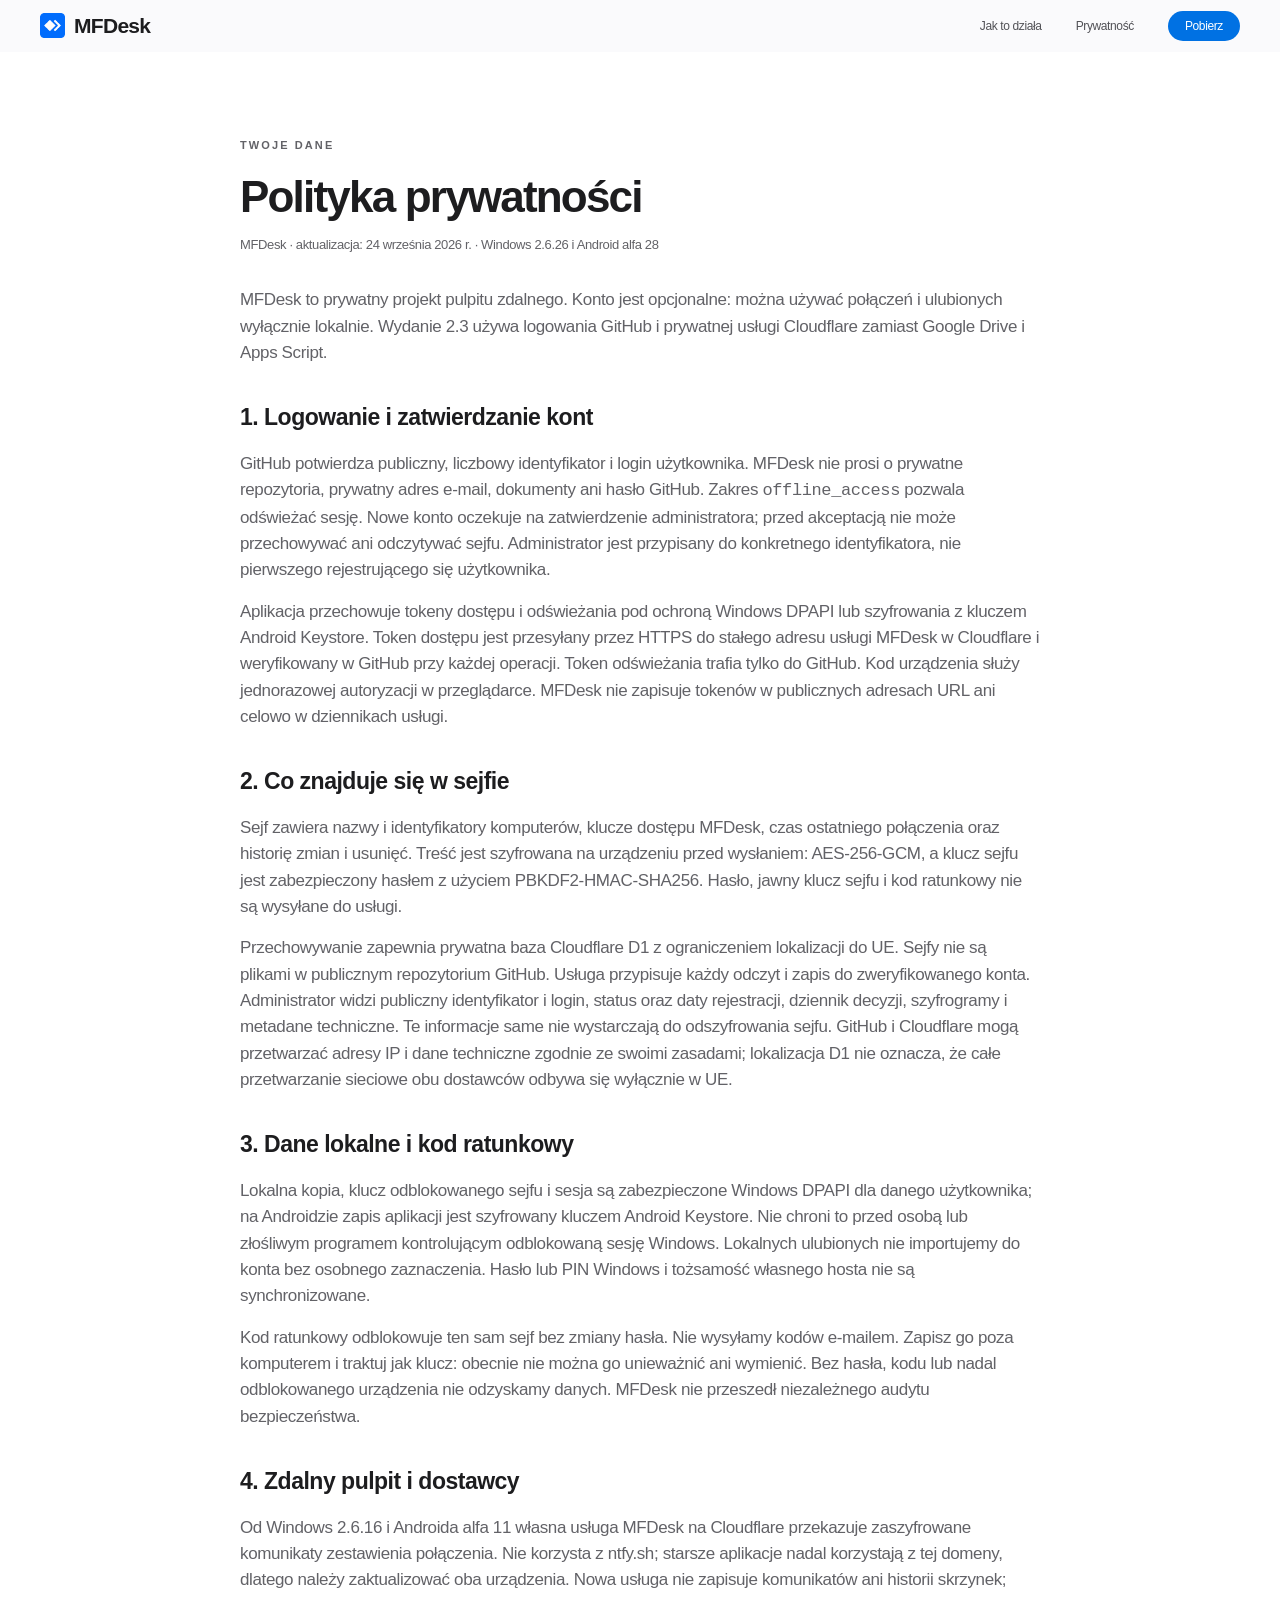
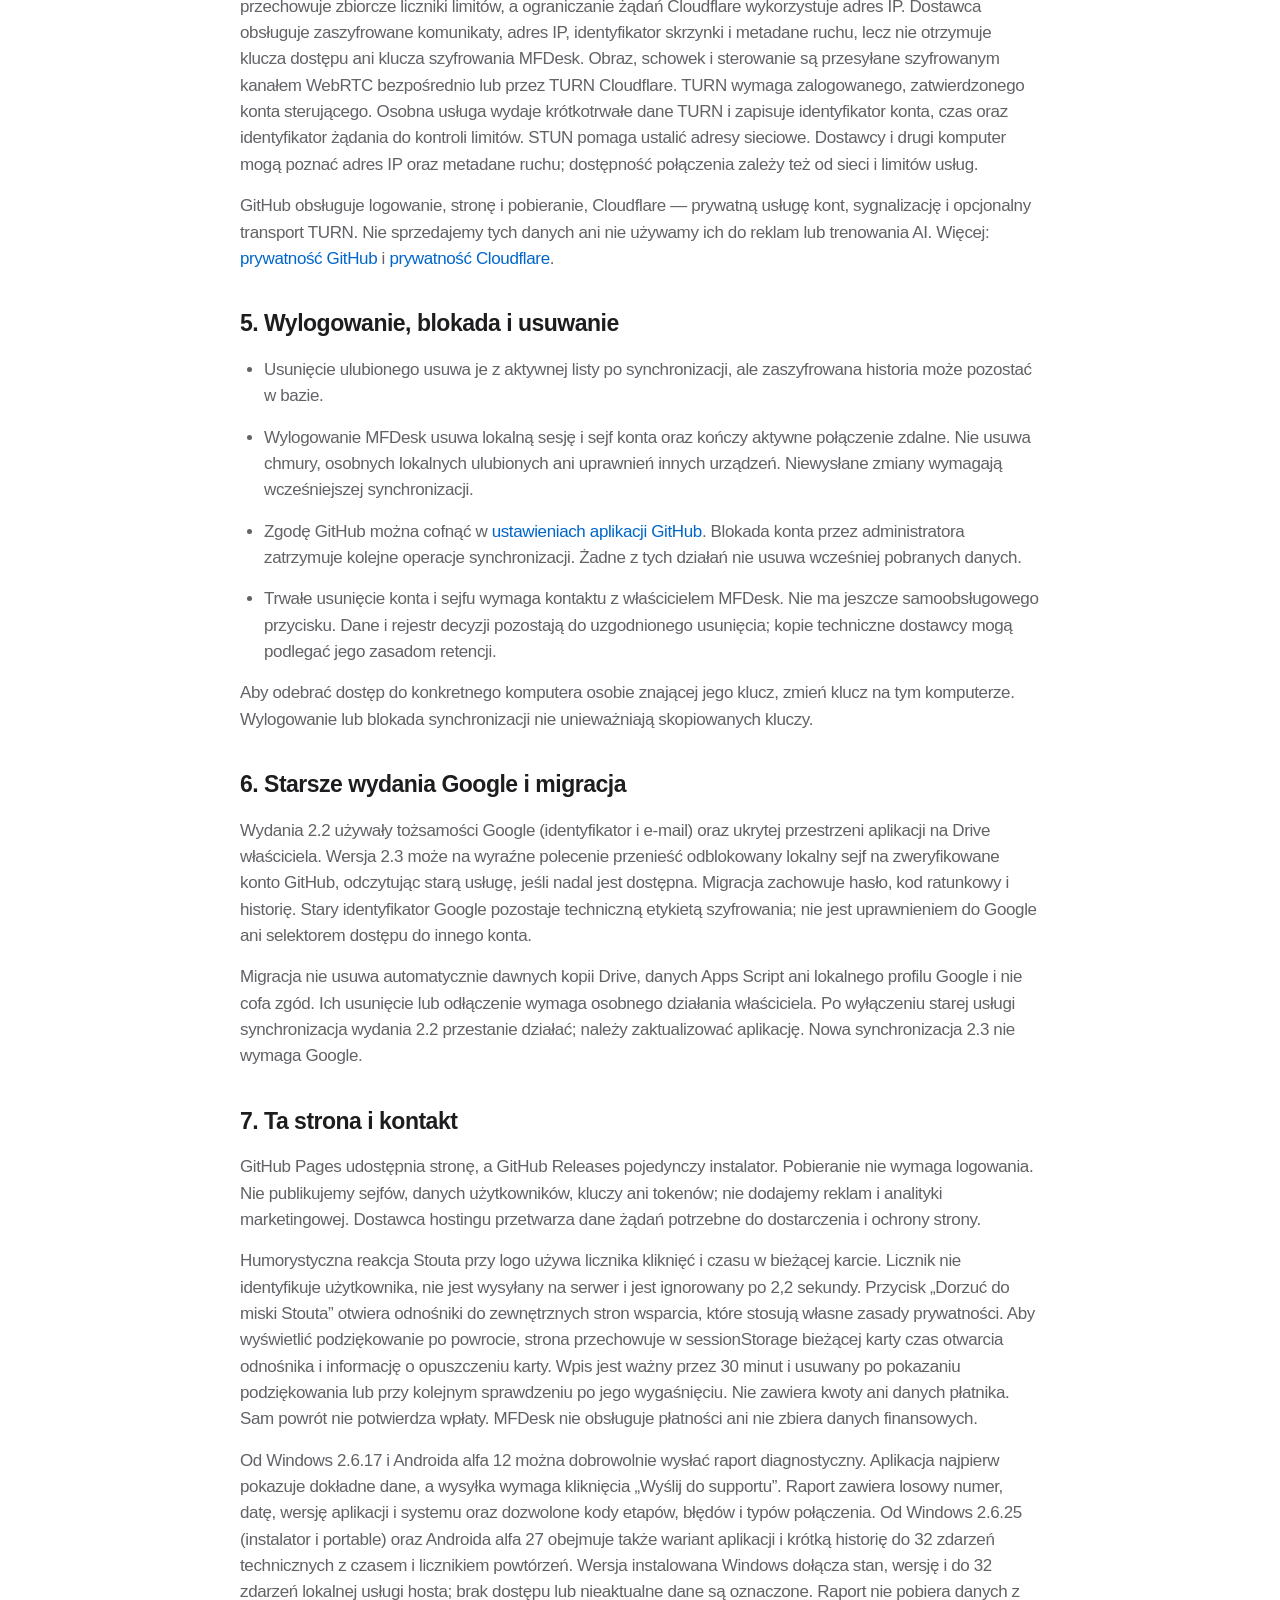
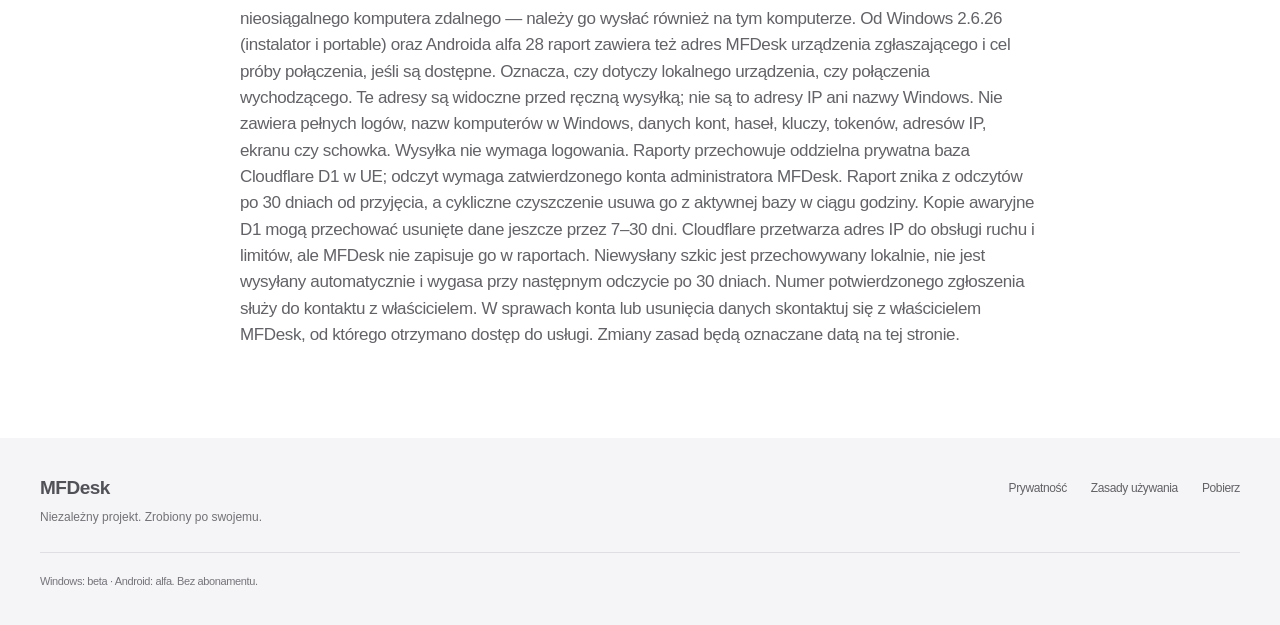
==== commit 916e6038: "Publish Android alpha 28 and clarify diagnostic device addresses" ====
--- a/privacy/index.html
+++ b/privacy/index.html
@@ -1,2 +1,2 @@
 <!DOCTYPE html><html lang="pl"><head><meta charSet="utf-8"/><meta name="viewport" content="width=device-width, initial-scale=1"/><link rel="stylesheet" href="/_next/static/css/index.p6WvNbWk.css" data-rsc-css-href="/_next/static/css/index.p6WvNbWk.css" data-precedence="vite-rsc/importer-resources"/><link rel="modulepreload" fetchPriority="low" href="/_next/static/chunks/index-CNGZxfrT.js"/><script src="/_next/static/chunks/rolldown-runtime-C60lm6uB.js" type="module" async=""></script><script src="/_next/static/chunks/framework-D_rUT4EX.js" type="module" async=""></script><link rel="modulepreload" href="/_next/static/chunks/layout-segment-context-EGFDVGFW.js" crossorigin=""/><link rel="modulepreload" href="/_next/static/chunks/brand-logo-CJ5cJ9ZG.js" crossorigin=""/><link rel="modulepreload" href="/_next/static/chunks/dialog-C5rsB-VZ.js" crossorigin=""/><link rel="modulepreload" href="/_next/static/chunks/createLucideIcon-D7hhdOL8.js" crossorigin=""/><link rel="modulepreload" href="/_next/static/chunks/Icon-DfgLFBrD.js" crossorigin=""/><title>Polityka prywatności | MFDesk</title><meta name="description" content="Logowanie GitHub, prywatne sejfy Cloudflare i zasady ochrony danych MFDesk."/><meta property="og:title" content="Polityka prywatności | MFDesk"/><meta property="og:description" content="Logowanie GitHub, prywatne sejfy Cloudflare i zasady ochrony danych MFDesk."/><meta name="twitter:card" content="summary"/><meta name="twitter:title" content="Polityka prywatności | MFDesk"/><meta name="twitter:description" content="Logowanie GitHub, prywatne sejfy Cloudflare i zasady ochrony danych MFDesk."/><link rel="icon" href="/mfdesk.png"/><script>Object.assign(((self[Symbol.for("vinext.navigationRuntime")]??={bootstrap:{routeManifest:null},functions:{}}).bootstrap.rsc??={rsc:[]}),{params:{},nav:{"pathname":"/privacy","searchParams":[]}})</script><link rel="modulepreload" href="/_next/static/chunks/index-CNGZxfrT.js" />
-</head><body><a class="skip" href="#content">Przejdź do treści</a><header class="site-header"><div class="header-inner wrap"><a class="brand" href="/"><img src="/mfdesk.png" width="43" height="43" alt=""/>MFDesk</a><nav aria-label="Menu główne"><a href="/#pokaz">Jak to działa</a><a href="/privacy/">Prywatność</a><a class="nav-download" href="/#pobierz">Pobierz</a></nav></div></header><main id="content" class="legal wrap"><p class="eyebrow">TWOJE DANE</p><h1>Polityka prywatności</h1><p class="updated">MFDesk · aktualizacja: 23 września 2026 r. · Windows 2.6.25 i Android alfa 27</p><p>MFDesk to prywatny projekt pulpitu zdalnego. Konto jest opcjonalne: można używać połączeń i ulubionych wyłącznie lokalnie. Wydanie 2.3 używa logowania GitHub i prywatnej usługi Cloudflare zamiast Google Drive i Apps Script.</p><h2>1. Logowanie i zatwierdzanie kont</h2><p>GitHub potwierdza publiczny, liczbowy identyfikator i login użytkownika. MFDesk nie prosi o prywatne repozytoria, prywatny adres e-mail, dokumenty ani hasło GitHub. Zakres <code>offline_access</code> pozwala odświeżać sesję. Nowe konto oczekuje na zatwierdzenie administratora; przed akceptacją nie może przechowywać ani odczytywać sejfu. Administrator jest przypisany do konkretnego identyfikatora, nie pierwszego rejestrującego się użytkownika.</p><p>Aplikacja przechowuje tokeny dostępu i odświeżania pod ochroną Windows DPAPI lub szyfrowania z kluczem Android Keystore. Token dostępu jest przesyłany przez HTTPS do stałego adresu usługi MFDesk w Cloudflare i weryfikowany w GitHub przy każdej operacji. Token odświeżania trafia tylko do GitHub. Kod urządzenia służy jednorazowej autoryzacji w przeglądarce. MFDesk nie zapisuje tokenów w publicznych adresach URL ani celowo w dziennikach usługi.</p><h2>2. Co znajduje się w sejfie</h2><p>Sejf zawiera nazwy i identyfikatory komputerów, klucze dostępu MFDesk, czas ostatniego połączenia oraz historię zmian i usunięć. Treść jest szyfrowana na urządzeniu przed wysłaniem: AES-256-GCM, a klucz sejfu jest zabezpieczony hasłem z użyciem PBKDF2-HMAC-SHA256. Hasło, jawny klucz sejfu i kod ratunkowy nie są wysyłane do usługi.</p><p>Przechowywanie zapewnia prywatna baza Cloudflare D1 z ograniczeniem lokalizacji do UE. Sejfy nie są plikami w publicznym repozytorium GitHub. Usługa przypisuje każdy odczyt i zapis do zweryfikowanego konta. Administrator widzi publiczny identyfikator i login, status oraz daty rejestracji, dziennik decyzji, szyfrogramy i metadane techniczne. Te informacje same nie wystarczają do odszyfrowania sejfu. GitHub i Cloudflare mogą przetwarzać adresy IP i dane techniczne zgodnie ze swoimi zasadami; lokalizacja D1 nie oznacza, że całe przetwarzanie sieciowe obu dostawców odbywa się wyłącznie w UE.</p><h2>3. Dane lokalne i kod ratunkowy</h2><p>Lokalna kopia, klucz odblokowanego sejfu i sesja są zabezpieczone Windows DPAPI dla danego użytkownika; na Androidzie zapis aplikacji jest szyfrowany kluczem Android Keystore. Nie chroni to przed osobą lub złośliwym programem kontrolującym odblokowaną sesję Windows. Lokalnych ulubionych nie importujemy do konta bez osobnego zaznaczenia. Hasło lub PIN Windows i tożsamość własnego hosta nie są synchronizowane.</p><p>Kod ratunkowy odblokowuje ten sam sejf bez zmiany hasła. Nie wysyłamy kodów e-mailem. Zapisz go poza komputerem i traktuj jak klucz: obecnie nie można go unieważnić ani wymienić. Bez hasła, kodu lub nadal odblokowanego urządzenia nie odzyskamy danych. MFDesk nie przeszedł niezależnego audytu bezpieczeństwa.</p><h2>4. Zdalny pulpit i dostawcy</h2><p>Od Windows 2.6.16 i Androida alfa 11 własna usługa MFDesk na Cloudflare przekazuje zaszyfrowane komunikaty zestawienia połączenia. Nie korzysta z ntfy.sh; starsze aplikacje nadal korzystają z tej domeny, dlatego należy zaktualizować oba urządzenia. Nowa usługa nie zapisuje komunikatów ani historii skrzynek; przechowuje zbiorcze liczniki limitów, a ograniczanie żądań Cloudflare wykorzystuje adres IP. Dostawca obsługuje zaszyfrowane komunikaty, adres IP, identyfikator skrzynki i metadane ruchu, lecz nie otrzymuje klucza dostępu ani klucza szyfrowania MFDesk. Obraz, schowek i sterowanie są przesyłane szyfrowanym kanałem WebRTC bezpośrednio lub przez TURN Cloudflare. TURN wymaga zalogowanego, zatwierdzonego konta sterującego. Osobna usługa wydaje krótkotrwałe dane TURN i zapisuje identyfikator konta, czas oraz identyfikator żądania do kontroli limitów. STUN pomaga ustalić adresy sieciowe. Dostawcy i drugi komputer mogą poznać adres IP oraz metadane ruchu; dostępność połączenia zależy też od sieci i limitów usług.</p><p>GitHub obsługuje logowanie, stronę i pobieranie, Cloudflare — prywatną usługę kont, sygnalizację i opcjonalny transport TURN. Nie sprzedajemy tych danych ani nie używamy ich do reklam lub trenowania AI. Więcej: <a href="https://docs.github.com/en/site-policy/privacy-policies/github-general-privacy-statement">prywatność GitHub</a> i <a href="https://www.cloudflare.com/privacypolicy/">prywatność Cloudflare</a>.</p><h2>5. Wylogowanie, blokada i usuwanie</h2><ul><li>Usunięcie ulubionego usuwa je z aktywnej listy po synchronizacji, ale zaszyfrowana historia może pozostać w bazie.</li><li>Wylogowanie MFDesk usuwa lokalną sesję i sejf konta oraz kończy aktywne połączenie zdalne. Nie usuwa chmury, osobnych lokalnych ulubionych ani uprawnień innych urządzeń. Niewysłane zmiany wymagają wcześniejszej synchronizacji.</li><li>Zgodę GitHub można cofnąć w <a href="https://github.com/settings/applications">ustawieniach aplikacji GitHub</a>. Blokada konta przez administratora zatrzymuje kolejne operacje synchronizacji. Żadne z tych działań nie usuwa wcześniej pobranych danych.</li><li>Trwałe usunięcie konta i sejfu wymaga kontaktu z właścicielem MFDesk. Nie ma jeszcze samoobsługowego przycisku. Dane i rejestr decyzji pozostają do uzgodnionego usunięcia; kopie techniczne dostawcy mogą podlegać jego zasadom retencji.</li></ul><p>Aby odebrać dostęp do konkretnego komputera osobie znającej jego klucz, zmień klucz na tym komputerze. Wylogowanie lub blokada synchronizacji nie unieważniają skopiowanych kluczy.</p><h2>6. Starsze wydania Google i migracja</h2><p>Wydania 2.2 używały tożsamości Google (identyfikator i e-mail) oraz ukrytej przestrzeni aplikacji na Drive właściciela. Wersja 2.3 może na wyraźne polecenie przenieść odblokowany lokalny sejf na zweryfikowane konto GitHub, odczytując starą usługę, jeśli nadal jest dostępna. Migracja zachowuje hasło, kod ratunkowy i historię. Stary identyfikator Google pozostaje techniczną etykietą szyfrowania; nie jest uprawnieniem do Google ani selektorem dostępu do innego konta.</p><p>Migracja nie usuwa automatycznie dawnych kopii Drive, danych Apps Script ani lokalnego profilu Google i nie cofa zgód. Ich usunięcie lub odłączenie wymaga osobnego działania właściciela. Po wyłączeniu starej usługi synchronizacja wydania 2.2 przestanie działać; należy zaktualizować aplikację. Nowa synchronizacja 2.3 nie wymaga Google.</p><h2>7. Ta strona i kontakt</h2><p>GitHub Pages udostępnia stronę, a GitHub Releases pojedynczy instalator. Pobieranie nie wymaga logowania. Nie publikujemy sejfów, danych użytkowników, kluczy ani tokenów; nie dodajemy reklam i analityki marketingowej. Dostawca hostingu przetwarza dane żądań potrzebne do dostarczenia i ochrony strony.</p><p>Humorystyczna reakcja Stouta przy logo używa licznika kliknięć i czasu w bieżącej karcie. Licznik nie identyfikuje użytkownika, nie jest wysyłany na serwer i jest ignorowany po 2,2 sekundy. Przycisk „Dorzuć do miski Stouta” otwiera odnośniki do zewnętrznych stron wsparcia, które stosują własne zasady prywatności. Aby wyświetlić podziękowanie po powrocie, strona przechowuje w sessionStorage bieżącej karty czas otwarcia odnośnika i informację o opuszczeniu karty. Wpis jest ważny przez 30 minut i usuwany po pokazaniu podziękowania lub przy kolejnym sprawdzeniu po jego wygaśnięciu. Nie zawiera kwoty ani danych płatnika. Sam powrót nie potwierdza wpłaty. MFDesk nie obsługuje płatności ani nie zbiera danych finansowych.</p><p>Od Windows 2.6.17 i Androida alfa 12 można dobrowolnie wysłać raport diagnostyczny. Aplikacja najpierw pokazuje dokładne dane, a wysyłka wymaga kliknięcia „Wyślij do supportu”. Raport zawiera losowy numer, datę, wersję aplikacji i systemu oraz dozwolone kody etapów, błędów i typów połączenia. Od Windows 2.6.25 (instalator i portable) oraz Androida alfa 27 obejmuje także wariant aplikacji i krótką historię do 32 zdarzeń technicznych z czasem i licznikiem powtórzeń. Wersja instalowana Windows dołącza stan, wersję i do 32 zdarzeń lokalnej usługi hosta; brak dostępu lub nieaktualne dane są oznaczone. Raport nie pobiera danych z nieosiągalnego komputera zdalnego — należy go wysłać również na tym komputerze. Nie zawiera pełnych logów, nazw ani identyfikatorów komputerów, kont, haseł, kluczy, tokenów, adresów IP, ekranu czy schowka. Wysyłka nie wymaga logowania. Raporty przechowuje oddzielna prywatna baza Cloudflare D1 w UE; odczyt wymaga zatwierdzonego konta administratora MFDesk. Raport znika z odczytów po 30 dniach od przyjęcia, a cykliczne czyszczenie usuwa go z aktywnej bazy w ciągu godziny. Kopie awaryjne D1 mogą przechować usunięte dane jeszcze przez 7–30 dni. Cloudflare przetwarza adres IP do obsługi ruchu i limitów, ale MFDesk nie zapisuje go w raportach. Niewysłany szkic jest przechowywany lokalnie, nie jest wysyłany automatycznie i wygasa przy następnym odczycie po 30 dniach. Numer potwierdzonego zgłoszenia służy do kontaktu z właścicielem. W sprawach konta lub usunięcia danych skontaktuj się z właścicielem MFDesk, od którego otrzymano dostęp do usługi. Zmiany zasad będą oznaczane datą na tej stronie.</p></main><footer><div class="footer-inner wrap"><div class="footer-brand">MFDesk<span>Niezależny projekt. Zrobiony po swojemu.</span></div><div class="footer-links"><a href="/privacy/">Prywatność</a><a href="/terms/">Zasady używania</a><a href="/#pobierz">Pobierz</a></div><p>Windows: beta · Android: alfa. Bez abonamentu.</p></div></footer><script type="module" src="/_next/static/chunks/index-CNGZxfrT.js" id="_R_" async=""></script><script>((self[Symbol.for("vinext.navigationRuntime")]??={bootstrap:{routeManifest:null},functions:{}}).bootstrap.rsc??={rsc:[]}).rsc.push("0:{\"page:/privacy\":\"$L1\",\"layout:/\":\"$L2\",\"route:/privacy\":\"$L3\",\"__route\":\"route:/privacy\",\"__interceptionContext\":null,\"__layoutIds\":[\"layout:/\"],\"__rootLayout\":\"/\",\"__bfcacheSegmentIdentities\":{\"layout:/\":\"[\\\"layout\\\",\\\"layout:/\\\",\\\"root-boundary:/\\\",\\\"\\\"]\",\"page:/privacy\":\"[\\\"page\\\",\\\"page:/privacy\\\",\\\"root-boundary:/\\\",\\\"[\\\\\\\"privacy\\\\\\\"]\\\"]\"},\"__srcPage\":[\"privacy\",\"page\"],\"__layoutFlags\":{\"layout:/\":\"s\"},\"__artifactCompatibility\":{\"schemaVersion\":1,\"graphVersion\":\"app-route-graph:cafd66b895952518\",\"deploymentVersion\":\"4b482a97-71c3-4eae-9f3c-3f9a67c90bca\",\"appElementsSchemaVersion\":1,\"rscPayloadSchemaVersion\":1,\"rootBoundaryId\":\"/\",\"renderEpoch\":null}}\n")</script><script>((self[Symbol.for("vinext.navigationRuntime")]??={bootstrap:{routeManifest:null},functions:{}}).bootstrap.rsc??={rsc:[]}).rsc.push("4:I[\"f672c007af10\",[],\"BrandLogo\",1]\n")</script><script>((self[Symbol.for("vinext.navigationRuntime")]??={bootstrap:{routeManifest:null},functions:{}}).bootstrap.rsc??={rsc:[]}).rsc.push("5:I[\"cbf257e34144\",[],\"Children\",1]\n")</script><script>((self[Symbol.for("vinext.navigationRuntime")]??={bootstrap:{routeManifest:null},functions:{}}).bootstrap.rsc??={rsc:[]}).rsc.push("6:I[\"a3c9f3c4d13c\",[],\"GlobalErrorBoundary\",1]\n")</script><script>((self[Symbol.for("vinext.navigationRuntime")]??={bootstrap:{routeManifest:null},functions:{}}).bootstrap.rsc??={rsc:[]}).rsc.push("7:I[\"fb3231adb96d\",[],\"default\",1]\n")</script><script>((self[Symbol.for("vinext.navigationRuntime")]??={bootstrap:{routeManifest:null},functions:{}}).bootstrap.rsc??={rsc:[]}).rsc.push("8:I[\"a3c9f3c4d13c\",[],\"ErrorBoundary\",1]\n")</script><script>((self[Symbol.for("vinext.navigationRuntime")]??={bootstrap:{routeManifest:null},functions:{}}).bootstrap.rsc??={rsc:[]}).rsc.push("9:I[\"caf66367e8dd\",[],\"LayoutSegmentProvider\",1]\n")</script><script>((self[Symbol.for("vinext.navigationRuntime")]??={bootstrap:{routeManifest:null},functions:{}}).bootstrap.rsc??={rsc:[]}).rsc.push("a:I[\"cbf257e34144\",[],\"Slot\",1]\n")</script><script>((self[Symbol.for("vinext.navigationRuntime")]??={bootstrap:{routeManifest:null},functions:{}}).bootstrap.rsc??={rsc:[]}).rsc.push("b:I[\"a3c9f3c4d13c\",[],\"NotFoundBoundary\",1]\n")</script><script>((self[Symbol.for("vinext.navigationRuntime")]??={bootstrap:{routeManifest:null},functions:{}}).bootstrap.rsc??={rsc:[]}).rsc.push("c:I[\"3a29bbfba6d5\",[],\"AppRouterScrollTarget\",1]\n")</script><script>((self[Symbol.for("vinext.navigationRuntime")]??={bootstrap:{routeManifest:null},functions:{}}).bootstrap.rsc??={rsc:[]}).rsc.push("d:I[\"a3c9f3c4d13c\",[],\"RedirectBoundary\",1]\n")</script><script>((self[Symbol.for("vinext.navigationRuntime")]??={bootstrap:{routeManifest:null},functions:{}}).bootstrap.rsc??={rsc:[]}).rsc.push(":HL[\"/_next/static/css/index.p6WvNbWk.css\",\"style\"     ]\n")</script><script>((self[Symbol.for("vinext.navigationRuntime")]??={bootstrap:{routeManifest:null},functions:{}}).bootstrap.rsc??={rsc:[]}).rsc.push("2:[[[\"$\",\"link\",\"css:/_next/static/css/index.p6WvNbWk.css\",{\"rel\":\"stylesheet\",\"precedence\":\"vite-rsc/importer-resources\",\"href\":\"/_next/static/css/index.p6WvNbWk.css\",\"data-rsc-css-href\":\"/_next/static/css/index.p6WvNbWk.css\"}],\"$undefined\"],[\"$\",\"html\",null,{\"lang\":\"pl\",\"children\":[\"$\",\"body\",null,{\"children\":[[\"$\",\"a\",null,{\"className\":\"skip\",\"href\":\"#content\",\"children\":\"Przejdź do treści\"}],[\"$\",\"header\",null,{\"className\":\"site-header\",\"children\":[\"$\",\"div\",null,{\"className\":\"header-inner wrap\",\"children\":[[\"$\",\"$L4\",null,{}],[\"$\",\"nav\",null,{\"aria-label\":\"Menu główne\",\"children\":[[\"$\",\"a\",null,{\"href\":\"/#pokaz\",\"children\":\"Jak to działa\"}],[\"$\",\"a\",null,{\"href\":\"/privacy/\",\"children\":\"Prywatność\"}],[\"$\",\"a\",null,{\"className\":\"nav-download\",\"href\":\"/#pobierz\",\"children\":\"Pobierz\"}]]}]]}]}],[\"$\",\"$L5\",null,{}],[\"$\",\"footer\",null,{\"children\":[\"$\",\"div\",null,{\"className\":\"footer-inner wrap\",\"children\":[[\"$\",\"div\",null,{\"className\":\"footer-brand\",\"children\":[\"MFDesk\",[\"$\",\"span\",null,{\"children\":\"Niezależny projekt. Zrobiony po swojemu.\"}]]}],[\"$\",\"div\",null,{\"className\":\"footer-links\",\"children\":[[\"$\",\"a\",null,{\"href\":\"/privacy/\",\"children\":\"Prywatność\"}],[\"$\",\"a\",null,{\"href\":\"/terms/\",\"children\":\"Zasady używania\"}],[\"$\",\"a\",null,{\"href\":\"/#pobierz\",\"children\":\"Pobierz\"}]]}],[\"$\",\"p\",null,{\"children\":\"Windows: beta · Android: alfa. Bez abonamentu.\"}]]}]}]]}]}]]\n")</script><script>((self[Symbol.for("vinext.navigationRuntime")]??={bootstrap:{routeManifest:null},functions:{}}).bootstrap.rsc??={rsc:[]}).rsc.push("3:[[[\"$\",\"meta\",null,{\"charSet\":\"utf-8\"}],[[\"$\",\"title\",\"0\",{\"children\":\"Polityka prywatności | MFDesk\"}],[\"$\",\"meta\",\"1\",{\"name\":\"description\",\"content\":\"Logowanie GitHub, prywatne sejfy Cloudflare i zasady ochrony danych MFDesk.\"}],[\"$\",\"meta\",\"2\",{\"property\":\"og:title\",\"content\":\"Polityka prywatności | MFDesk\"}],[\"$\",\"meta\",\"3\",{\"property\":\"og:description\",\"content\":\"Logowanie GitHub, prywatne sejfy Cloudflare i zasady ochrony danych MFDesk.\"}],[\"$\",\"meta\",\"4\",{\"name\":\"twitter:card\",\"content\":\"summary\"}],[\"$\",\"meta\",\"5\",{\"name\":\"twitter:title\",\"content\":\"Polityka prywatności | MFDesk\"}],[\"$\",\"meta\",\"6\",{\"name\":\"twitter:description\",\"content\":\"Logowanie GitHub, prywatne sejfy Cloudflare i zasady ochrony danych MFDesk.\"}],[\"$\",\"link\",\"7\",{\"data-vinext-streamed-icon\":\"$undefined\",\"rel\":\"icon\",\"href\":\"/mfdesk.png\",\"type\":\"$undefined\",\"sizes\":\"$undefined\",\"color\":\"$undefined\",\"media\":\"$undefined\",\"fetchPriority\":\"$undefined\"}]],[[\"$\",\"meta\",\"0\",{\"name\":\"viewport\",\"content\":\"width=device-width, initial-scale=1\"}]]],[\"$\",\"$L6\",null,{\"fallback\":\"$7\",\"children\":[\"$\",\"$L8\",null,{\"fallback\":\"$7\",\"children\":[\"$\",\"$L9\",null,{\"providerId\":\"layout:/\",\"segmentMap\":{\"children\":[\"privacy\"]},\"children\":[\"$\",\"$La\",null,{\"id\":\"layout:/\",\"parallelSlots\":\"$undefined\",\"children\":[\"$\",\"$Lb\",null,{\"resetKey\":\"privacy\",\"fallback\":[[\"$\",\"title\",null,{\"children\":\"404: This page could not be found.\"}],[\"$\",\"div\",null,{\"style\":{\"fontFamily\":\"system-ui,\\\"Segoe UI\\\",Roboto,Helvetica,Arial,sans-serif,\\\"Apple Color Emoji\\\",\\\"Segoe UI Emoji\\\"\",\"height\":\"100vh\",\"textAlign\":\"center\",\"display\":\"flex\",\"flexDirection\":\"column\",\"alignItems\":\"center\",\"justifyContent\":\"center\"},\"children\":[\"$\",\"div\",null,{\"children\":[[\"$\",\"style\",null,{\"dangerouslySetInnerHTML\":{\"__html\":\"body{color:#000;background:#fff;margin:0}.next-error-h1{border-right:1px solid rgba(0,0,0,.3)}@media (prefers-color-scheme:dark){body{color:#fff;background:#000}.next-error-h1{border-right:1px solid rgba(255,255,255,.3)}}\"}}],[\"$\",\"h1\",null,{\"className\":\"next-error-h1\",\"style\":{\"display\":\"inline-block\",\"margin\":\"0 20px 0 0\",\"padding\":\"0 23px 0 0\",\"fontSize\":24,\"fontWeight\":500,\"verticalAlign\":\"top\",\"lineHeight\":\"49px\"},\"children\":404}],[\"$\",\"div\",null,{\"style\":{\"display\":\"inline-block\"},\"children\":[\"$\",\"h2\",null,{\"style\":{\"fontSize\":14,\"fontWeight\":400,\"lineHeight\":\"49px\",\"margin\":0},\"children\":\"This page could not be found.\"}]}]]}]}]],\"children\":[\"$\",\"$Lc\",null,{\"children\":[\"$\",\"$Ld\",null,{\"children\":[[\"$\",\"$L9\",null,{\"providerId\":\"page:/privacy\",\"segmentMap\":{\"children\":[\"__PAGE__\"]},\"children\":[\"$\",\"$La\",null,{\"id\":\"page:/privacy\"}]}],null]}]}]}]}]}]}]}],null,null]\n")</script><script>((self[Symbol.for("vinext.navigationRuntime")]??={bootstrap:{routeManifest:null},functions:{}}).bootstrap.rsc??={rsc:[]}).rsc.push("1:[\"$\",\"main\",null,{\"id\":\"content\",\"className\":\"legal wrap\",\"children\":[[\"$\",\"p\",null,{\"className\":\"eyebrow\",\"children\":\"TWOJE DANE\"}],[\"$\",\"h1\",null,{\"children\":\"Polityka prywatności\"}],[\"$\",\"p\",null,{\"className\":\"updated\",\"children\":\"MFDesk · aktualizacja: 23 września 2026 r. · Windows 2.6.25 i Android alfa 27\"}],[\"$\",\"p\",null,{\"children\":\"MFDesk to prywatny projekt pulpitu zdalnego. Konto jest opcjonalne: można używać połączeń i ulubionych wyłącznie lokalnie. Wydanie 2.3 używa logowania GitHub i prywatnej usługi Cloudflare zamiast Google Drive i Apps Script.\"}],[\"$\",\"h2\",null,{\"children\":\"1. Logowanie i zatwierdzanie kont\"}],[\"$\",\"p\",null,{\"children\":[\"GitHub potwierdza publiczny, liczbowy identyfikator i login użytkownika. MFDesk nie prosi o prywatne repozytoria, prywatny adres e-mail, dokumenty ani hasło GitHub. Zakres \",[\"$\",\"code\",null,{\"children\":\"offline_access\"}],\" pozwala odświeżać sesję. Nowe konto oczekuje na zatwierdzenie administratora; przed akceptacją nie może przechowywać ani odczytywać sejfu. Administrator jest przypisany do konkretnego identyfikatora, nie pierwszego rejestrującego się użytkownika.\"]}],[\"$\",\"p\",null,{\"children\":\"Aplikacja przechowuje tokeny dostępu i odświeżania pod ochroną Windows DPAPI lub szyfrowania z kluczem Android Keystore. Token dostępu jest przesyłany przez HTTPS do stałego adresu usługi MFDesk w Cloudflare i weryfikowany w GitHub przy każdej operacji. Token odświeżania trafia tylko do GitHub. Kod urządzenia służy jednorazowej autoryzacji w przeglądarce. MFDesk nie zapisuje tokenów w publicznych adresach URL ani celowo w dziennikach usługi.\"}],[\"$\",\"h2\",null,{\"children\":\"2. Co znajduje się w sejfie\"}],[\"$\",\"p\",null,{\"children\":\"Sejf zawiera nazwy i identyfikatory komputerów, klucze dostępu MFDesk, czas ostatniego połączenia oraz historię zmian i usunięć. Treść jest szyfrowana na urządzeniu przed wysłaniem: AES-256-GCM, a klucz sejfu jest zabezpieczony hasłem z użyciem PBKDF2-HMAC-SHA256. Hasło, jawny klucz sejfu i kod ratunkowy nie są wysyłane do usługi.\"}],[\"$\",\"p\",null,{\"children\":\"Przechowywanie zapewnia prywatna baza Cloudflare D1 z ograniczeniem lokalizacji do UE. Sejfy nie są plikami w publicznym repozytorium GitHub. Usługa przypisuje każdy odczyt i zapis do zweryfikowanego konta. Administrator widzi publiczny identyfikator i login, status oraz daty rejestracji, dziennik decyzji, szyfrogramy i metadane techniczne. Te informacje same nie wystarczają do odszyfrowania sejfu. GitHub i Cloudflare mogą przetwarzać adresy IP i dane techniczne zgodnie ze swoimi zasadami; lokalizacja D1 nie oznacza, że całe przetwarzanie sieciowe obu dostawców odbywa się wyłącznie w UE.\"}],[\"$\",\"h2\",null,{\"children\":\"3. Dane lokalne i kod ratunkowy\"}],[\"$\",\"p\",null,{\"children\":\"Lokalna kopia, klucz odblokowanego sejfu i sesja są zabezpieczone Windows DPAPI dla danego użytkownika; na Androidzie zapis aplikacji jest szyfrowany kluczem Android Keystore. Nie chroni to przed osobą lub złośliwym programem kontrolującym odblokowaną sesję Windows. Lokalnych ulubionych nie importujemy do konta bez osobnego zaznaczenia. Hasło lub PIN Windows i tożsamość własnego hosta nie są synchronizowane.\"}],[\"$\",\"p\",null,{\"children\":\"Kod ratunkowy odblokowuje ten sam sejf bez zmiany hasła. Nie wysyłamy kodów e-mailem. Zapisz go poza komputerem i traktuj jak klucz: obecnie nie można go unieważnić ani wymienić. Bez hasła, kodu lub nadal odblokowanego urządzenia nie odzyskamy danych. MFDesk nie przeszedł niezależnego audytu bezpieczeństwa.\"}],[\"$\",\"h2\",null,{\"children\":\"4. Zdalny pulpit i dostawcy\"}],[\"$\",\"p\",null,{\"children\":\"Od Windows 2.6.16 i Androida alfa 11 własna usługa MFDesk na Cloudflare przekazuje zaszyfrowane komunikaty zestawienia połączenia. Nie korzysta z ntfy.sh; starsze aplikacje nadal korzystają z tej domeny, dlatego należy zaktualizować oba urządzenia. Nowa usługa nie zapisuje komunikatów ani historii skrzynek; przechowuje zbiorcze liczniki limitów, a ograniczanie żądań Cloudflare wykorzystuje adres IP. Dostawca obsługuje zaszyfrowane komunikaty, adres IP, identyfikator skrzynki i metadane ruchu, lecz nie otrzymuje klucza dostępu ani klucza szyfrowania MFDesk. Obraz, schowek i sterowanie są przesyłane szyfrowanym kanałem WebRTC bezpośrednio lub przez TURN Cloudflare. TURN wymaga zalogowanego, zatwierdzonego konta sterującego. Osobna usługa wydaje krótkotrwałe dane TURN i zapisuje identyfikator konta, czas oraz identyfikator żądania do kontroli limitów. STUN pomaga ustalić adresy sieciowe. Dostawcy i drugi komputer mogą poznać adres IP oraz metadane ruchu; dostępność połączenia zależy też od sieci i limitów usług.\"}],\"$Le\",\"$Lf\",\"$L10\",\"$L11\",\"$L12\",\"$L13\",\"$L14\",\"$L15\",\"$L16\",\"$L17\",\"$L18\"]}]\n")</script><script>((self[Symbol.for("vinext.navigationRuntime")]??={bootstrap:{routeManifest:null},functions:{}}).bootstrap.rsc??={rsc:[]}).rsc.push("e:[\"$\",\"p\",null,{\"children\":[\"GitHub obsługuje logowanie, stronę i pobieranie, Cloudflare — prywatną usługę kont, sygnalizację i opcjonalny transport TURN. Nie sprzedajemy tych danych ani nie używamy ich do reklam lub trenowania AI. Więcej: \",[\"$\",\"a\",null,{\"href\":\"https://docs.github.com/en/site-policy/privacy-policies/github-general-privacy-statement\",\"children\":\"prywatność GitHub\"}],\" i \",[\"$\",\"a\",null,{\"href\":\"https://www.cloudflare.com/privacypolicy/\",\"children\":\"prywatność Cloudflare\"}],\".\"]}]\n")</script><script>((self[Symbol.for("vinext.navigationRuntime")]??={bootstrap:{routeManifest:null},functions:{}}).bootstrap.rsc??={rsc:[]}).rsc.push("f:[\"$\",\"h2\",null,{\"children\":\"5. Wylogowanie, blokada i usuwanie\"}]\n")</script><script>((self[Symbol.for("vinext.navigationRuntime")]??={bootstrap:{routeManifest:null},functions:{}}).bootstrap.rsc??={rsc:[]}).rsc.push("10:[\"$\",\"ul\",null,{\"children\":[[\"$\",\"li\",null,{\"children\":\"Usunięcie ulubionego usuwa je z aktywnej listy po synchronizacji, ale zaszyfrowana historia może pozostać w bazie.\"}],[\"$\",\"li\",null,{\"children\":\"Wylogowanie MFDesk usuwa lokalną sesję i sejf konta oraz kończy aktywne połączenie zdalne. Nie usuwa chmury, osobnych lokalnych ulubionych ani uprawnień innych urządzeń. Niewysłane zmiany wymagają wcześniejszej synchronizacji.\"}],[\"$\",\"li\",null,{\"children\":[\"Zgodę GitHub można cofnąć w \",[\"$\",\"a\",null,{\"href\":\"https://github.com/settings/applications\",\"children\":\"ustawieniach aplikacji GitHub\"}],\". Blokada konta przez administratora zatrzymuje kolejne operacje synchronizacji. Żadne z tych działań nie usuwa wcześniej pobranych danych.\"]}],[\"$\",\"li\",null,{\"children\":\"Trwałe usunięcie konta i sejfu wymaga kontaktu z właścicielem MFDesk. Nie ma jeszcze samoobsługowego przycisku. Dane i rejestr decyzji pozostają do uzgodnionego usunięcia; kopie techniczne dostawcy mogą podlegać jego zasadom retencji.\"}]]}]\n")</script><script>((self[Symbol.for("vinext.navigationRuntime")]??={bootstrap:{routeManifest:null},functions:{}}).bootstrap.rsc??={rsc:[]}).rsc.push("11:[\"$\",\"p\",null,{\"children\":\"Aby odebrać dostęp do konkretnego komputera osobie znającej jego klucz, zmień klucz na tym komputerze. Wylogowanie lub blokada synchronizacji nie unieważniają skopiowanych kluczy.\"}]\n")</script><script>((self[Symbol.for("vinext.navigationRuntime")]??={bootstrap:{routeManifest:null},functions:{}}).bootstrap.rsc??={rsc:[]}).rsc.push("12:[\"$\",\"h2\",null,{\"children\":\"6. Starsze wydania Google i migracja\"}]\n")</script><script>((self[Symbol.for("vinext.navigationRuntime")]??={bootstrap:{routeManifest:null},functions:{}}).bootstrap.rsc??={rsc:[]}).rsc.push("13:[\"$\",\"p\",null,{\"children\":\"Wydania 2.2 używały tożsamości Google (identyfikator i e-mail) oraz ukrytej przestrzeni aplikacji na Drive właściciela. Wersja 2.3 może na wyraźne polecenie przenieść odblokowany lokalny sejf na zweryfikowane konto GitHub, odczytując starą usługę, jeśli nadal jest dostępna. Migracja zachowuje hasło, kod ratunkowy i historię. Stary identyfikator Google pozostaje techniczną etykietą szyfrowania; nie jest uprawnieniem do Google ani selektorem dostępu do innego konta.\"}]\n")</script><script>((self[Symbol.for("vinext.navigationRuntime")]??={bootstrap:{routeManifest:null},functions:{}}).bootstrap.rsc??={rsc:[]}).rsc.push("14:[\"$\",\"p\",null,{\"children\":\"Migracja nie usuwa automatycznie dawnych kopii Drive, danych Apps Script ani lokalnego profilu Google i nie cofa zgód. Ich usunięcie lub odłączenie wymaga osobnego działania właściciela. Po wyłączeniu starej usługi synchronizacja wydania 2.2 przestanie działać; należy zaktualizować aplikację. Nowa synchronizacja 2.3 nie wymaga Google.\"}]\n")</script><script>((self[Symbol.for("vinext.navigationRuntime")]??={bootstrap:{routeManifest:null},functions:{}}).bootstrap.rsc??={rsc:[]}).rsc.push("15:[\"$\",\"h2\",null,{\"children\":\"7. Ta strona i kontakt\"}]\n")</script><script>((self[Symbol.for("vinext.navigationRuntime")]??={bootstrap:{routeManifest:null},functions:{}}).bootstrap.rsc??={rsc:[]}).rsc.push("16:[\"$\",\"p\",null,{\"children\":\"GitHub Pages udostępnia stronę, a GitHub Releases pojedynczy instalator. Pobieranie nie wymaga logowania. Nie publikujemy sejfów, danych użytkowników, kluczy ani tokenów; nie dodajemy reklam i analityki marketingowej. Dostawca hostingu przetwarza dane żądań potrzebne do dostarczenia i ochrony strony.\"}]\n")</script><script>((self[Symbol.for("vinext.navigationRuntime")]??={bootstrap:{routeManifest:null},functions:{}}).bootstrap.rsc??={rsc:[]}).rsc.push("17:[\"$\",\"p\",null,{\"children\":\"Humorystyczna reakcja Stouta przy logo używa licznika kliknięć i czasu w bieżącej karcie. Licznik nie identyfikuje użytkownika, nie jest wysyłany na serwer i jest ignorowany po 2,2 sekundy. Przycisk „Dorzuć do miski Stouta” otwiera odnośniki do zewnętrznych stron wsparcia, które stosują własne zasady prywatności. Aby wyświetlić podziękowanie po powrocie, strona przechowuje w sessionStorage bieżącej karty czas otwarcia odnośnika i informację o opuszczeniu karty. Wpis jest ważny przez 30 minut i usuwany po pokazaniu podziękowania lub przy kolejnym sprawdzeniu po jego wygaśnięciu. Nie zawiera kwoty ani danych płatnika. Sam powrót nie potwierdza wpłaty. MFDesk nie obsługuje płatności ani nie zbiera danych finansowych.\"}]\n")</script><script>((self[Symbol.for("vinext.navigationRuntime")]??={bootstrap:{routeManifest:null},functions:{}}).bootstrap.rsc??={rsc:[]}).rsc.push("18:[\"$\",\"p\",null,{\"children\":\"Od Windows 2.6.17 i Androida alfa 12 można dobrowolnie wysłać raport diagnostyczny. Aplikacja najpierw pokazuje dokładne dane, a wysyłka wymaga kliknięcia „Wyślij do supportu”. Raport zawiera losowy numer, datę, wersję aplikacji i systemu oraz dozwolone kody etapów, błędów i typów połączenia. Od Windows 2.6.25 (instalator i portable) oraz Androida alfa 27 obejmuje także wariant aplikacji i krótką historię do 32 zdarzeń technicznych z czasem i licznikiem powtórzeń. Wersja instalowana Windows dołącza stan, wersję i do 32 zdarzeń lokalnej usługi hosta; brak dostępu lub nieaktualne dane są oznaczone. Raport nie pobiera danych z nieosiągalnego komputera zdalnego — należy go wysłać również na tym komputerze. Nie zawiera pełnych logów, nazw ani identyfikatorów komputerów, kont, haseł, kluczy, tokenów, adresów IP, ekranu czy schowka. Wysyłka nie wymaga logowania. Raporty przechowuje oddzielna prywatna baza Cloudflare D1 w UE; odczyt wymaga zatwierdzonego konta administratora MFDesk. Raport znika z odczytów po 30 dniach od przyjęcia, a cykliczne czyszczenie usuwa go z aktywnej bazy w ciągu godziny. Kopie awaryjne D1 mogą przechować usunięte dane jeszcze przez 7–30 dni. Cloudflare przetwarza adres IP do obsługi ruchu i limitów, ale MFDesk nie zapisuje go w raportach. Niewysłany szkic jest przechowywany lokalnie, nie jest wysyłany automatycznie i wygasa przy następnym odczycie po 30 dniach. Numer potwierdzonego zgłoszenia służy do kontaktu z właścicielem. W sprawach konta lub usunięcia danych skontaktuj się z właścicielem MFDesk, od którego otrzymano dostęp do usługi. Zmiany zasad będą oznaczane datą na tej stronie.\"}]\n")</script><script>Object.assign(((self[Symbol.for("vinext.navigationRuntime")]??={bootstrap:{routeManifest:null},functions:{}}).bootstrap.rsc??={rsc:[]}),{"initialCacheKind":"static"});((self[Symbol.for("vinext.navigationRuntime")]??={bootstrap:{routeManifest:null},functions:{}}).bootstrap.rsc??={rsc:[]}).done=true</script></body></html>+</head><body><a class="skip" href="#content">Przejdź do treści</a><header class="site-header"><div class="header-inner wrap"><a class="brand" href="/"><img src="/mfdesk.png" width="43" height="43" alt=""/>MFDesk</a><nav aria-label="Menu główne"><a href="/#pokaz">Jak to działa</a><a href="/privacy/">Prywatność</a><a class="nav-download" href="/#pobierz">Pobierz</a></nav></div></header><main id="content" class="legal wrap"><p class="eyebrow">TWOJE DANE</p><h1>Polityka prywatności</h1><p class="updated">MFDesk · aktualizacja: 24 września 2026 r. · Windows 2.6.26 i Android alfa 28</p><p>MFDesk to prywatny projekt pulpitu zdalnego. Konto jest opcjonalne: można używać połączeń i ulubionych wyłącznie lokalnie. Wydanie 2.3 używa logowania GitHub i prywatnej usługi Cloudflare zamiast Google Drive i Apps Script.</p><h2>1. Logowanie i zatwierdzanie kont</h2><p>GitHub potwierdza publiczny, liczbowy identyfikator i login użytkownika. MFDesk nie prosi o prywatne repozytoria, prywatny adres e-mail, dokumenty ani hasło GitHub. Zakres <code>offline_access</code> pozwala odświeżać sesję. Nowe konto oczekuje na zatwierdzenie administratora; przed akceptacją nie może przechowywać ani odczytywać sejfu. Administrator jest przypisany do konkretnego identyfikatora, nie pierwszego rejestrującego się użytkownika.</p><p>Aplikacja przechowuje tokeny dostępu i odświeżania pod ochroną Windows DPAPI lub szyfrowania z kluczem Android Keystore. Token dostępu jest przesyłany przez HTTPS do stałego adresu usługi MFDesk w Cloudflare i weryfikowany w GitHub przy każdej operacji. Token odświeżania trafia tylko do GitHub. Kod urządzenia służy jednorazowej autoryzacji w przeglądarce. MFDesk nie zapisuje tokenów w publicznych adresach URL ani celowo w dziennikach usługi.</p><h2>2. Co znajduje się w sejfie</h2><p>Sejf zawiera nazwy i identyfikatory komputerów, klucze dostępu MFDesk, czas ostatniego połączenia oraz historię zmian i usunięć. Treść jest szyfrowana na urządzeniu przed wysłaniem: AES-256-GCM, a klucz sejfu jest zabezpieczony hasłem z użyciem PBKDF2-HMAC-SHA256. Hasło, jawny klucz sejfu i kod ratunkowy nie są wysyłane do usługi.</p><p>Przechowywanie zapewnia prywatna baza Cloudflare D1 z ograniczeniem lokalizacji do UE. Sejfy nie są plikami w publicznym repozytorium GitHub. Usługa przypisuje każdy odczyt i zapis do zweryfikowanego konta. Administrator widzi publiczny identyfikator i login, status oraz daty rejestracji, dziennik decyzji, szyfrogramy i metadane techniczne. Te informacje same nie wystarczają do odszyfrowania sejfu. GitHub i Cloudflare mogą przetwarzać adresy IP i dane techniczne zgodnie ze swoimi zasadami; lokalizacja D1 nie oznacza, że całe przetwarzanie sieciowe obu dostawców odbywa się wyłącznie w UE.</p><h2>3. Dane lokalne i kod ratunkowy</h2><p>Lokalna kopia, klucz odblokowanego sejfu i sesja są zabezpieczone Windows DPAPI dla danego użytkownika; na Androidzie zapis aplikacji jest szyfrowany kluczem Android Keystore. Nie chroni to przed osobą lub złośliwym programem kontrolującym odblokowaną sesję Windows. Lokalnych ulubionych nie importujemy do konta bez osobnego zaznaczenia. Hasło lub PIN Windows i tożsamość własnego hosta nie są synchronizowane.</p><p>Kod ratunkowy odblokowuje ten sam sejf bez zmiany hasła. Nie wysyłamy kodów e-mailem. Zapisz go poza komputerem i traktuj jak klucz: obecnie nie można go unieważnić ani wymienić. Bez hasła, kodu lub nadal odblokowanego urządzenia nie odzyskamy danych. MFDesk nie przeszedł niezależnego audytu bezpieczeństwa.</p><h2>4. Zdalny pulpit i dostawcy</h2><p>Od Windows 2.6.16 i Androida alfa 11 własna usługa MFDesk na Cloudflare przekazuje zaszyfrowane komunikaty zestawienia połączenia. Nie korzysta z ntfy.sh; starsze aplikacje nadal korzystają z tej domeny, dlatego należy zaktualizować oba urządzenia. Nowa usługa nie zapisuje komunikatów ani historii skrzynek; przechowuje zbiorcze liczniki limitów, a ograniczanie żądań Cloudflare wykorzystuje adres IP. Dostawca obsługuje zaszyfrowane komunikaty, adres IP, identyfikator skrzynki i metadane ruchu, lecz nie otrzymuje klucza dostępu ani klucza szyfrowania MFDesk. Obraz, schowek i sterowanie są przesyłane szyfrowanym kanałem WebRTC bezpośrednio lub przez TURN Cloudflare. TURN wymaga zalogowanego, zatwierdzonego konta sterującego. Osobna usługa wydaje krótkotrwałe dane TURN i zapisuje identyfikator konta, czas oraz identyfikator żądania do kontroli limitów. STUN pomaga ustalić adresy sieciowe. Dostawcy i drugi komputer mogą poznać adres IP oraz metadane ruchu; dostępność połączenia zależy też od sieci i limitów usług.</p><p>GitHub obsługuje logowanie, stronę i pobieranie, Cloudflare — prywatną usługę kont, sygnalizację i opcjonalny transport TURN. Nie sprzedajemy tych danych ani nie używamy ich do reklam lub trenowania AI. Więcej: <a href="https://docs.github.com/en/site-policy/privacy-policies/github-general-privacy-statement">prywatność GitHub</a> i <a href="https://www.cloudflare.com/privacypolicy/">prywatność Cloudflare</a>.</p><h2>5. Wylogowanie, blokada i usuwanie</h2><ul><li>Usunięcie ulubionego usuwa je z aktywnej listy po synchronizacji, ale zaszyfrowana historia może pozostać w bazie.</li><li>Wylogowanie MFDesk usuwa lokalną sesję i sejf konta oraz kończy aktywne połączenie zdalne. Nie usuwa chmury, osobnych lokalnych ulubionych ani uprawnień innych urządzeń. Niewysłane zmiany wymagają wcześniejszej synchronizacji.</li><li>Zgodę GitHub można cofnąć w <a href="https://github.com/settings/applications">ustawieniach aplikacji GitHub</a>. Blokada konta przez administratora zatrzymuje kolejne operacje synchronizacji. Żadne z tych działań nie usuwa wcześniej pobranych danych.</li><li>Trwałe usunięcie konta i sejfu wymaga kontaktu z właścicielem MFDesk. Nie ma jeszcze samoobsługowego przycisku. Dane i rejestr decyzji pozostają do uzgodnionego usunięcia; kopie techniczne dostawcy mogą podlegać jego zasadom retencji.</li></ul><p>Aby odebrać dostęp do konkretnego komputera osobie znającej jego klucz, zmień klucz na tym komputerze. Wylogowanie lub blokada synchronizacji nie unieważniają skopiowanych kluczy.</p><h2>6. Starsze wydania Google i migracja</h2><p>Wydania 2.2 używały tożsamości Google (identyfikator i e-mail) oraz ukrytej przestrzeni aplikacji na Drive właściciela. Wersja 2.3 może na wyraźne polecenie przenieść odblokowany lokalny sejf na zweryfikowane konto GitHub, odczytując starą usługę, jeśli nadal jest dostępna. Migracja zachowuje hasło, kod ratunkowy i historię. Stary identyfikator Google pozostaje techniczną etykietą szyfrowania; nie jest uprawnieniem do Google ani selektorem dostępu do innego konta.</p><p>Migracja nie usuwa automatycznie dawnych kopii Drive, danych Apps Script ani lokalnego profilu Google i nie cofa zgód. Ich usunięcie lub odłączenie wymaga osobnego działania właściciela. Po wyłączeniu starej usługi synchronizacja wydania 2.2 przestanie działać; należy zaktualizować aplikację. Nowa synchronizacja 2.3 nie wymaga Google.</p><h2>7. Ta strona i kontakt</h2><p>GitHub Pages udostępnia stronę, a GitHub Releases pojedynczy instalator. Pobieranie nie wymaga logowania. Nie publikujemy sejfów, danych użytkowników, kluczy ani tokenów; nie dodajemy reklam i analityki marketingowej. Dostawca hostingu przetwarza dane żądań potrzebne do dostarczenia i ochrony strony.</p><p>Humorystyczna reakcja Stouta przy logo używa licznika kliknięć i czasu w bieżącej karcie. Licznik nie identyfikuje użytkownika, nie jest wysyłany na serwer i jest ignorowany po 2,2 sekundy. Przycisk „Dorzuć do miski Stouta” otwiera odnośniki do zewnętrznych stron wsparcia, które stosują własne zasady prywatności. Aby wyświetlić podziękowanie po powrocie, strona przechowuje w sessionStorage bieżącej karty czas otwarcia odnośnika i informację o opuszczeniu karty. Wpis jest ważny przez 30 minut i usuwany po pokazaniu podziękowania lub przy kolejnym sprawdzeniu po jego wygaśnięciu. Nie zawiera kwoty ani danych płatnika. Sam powrót nie potwierdza wpłaty. MFDesk nie obsługuje płatności ani nie zbiera danych finansowych.</p><p>Od Windows 2.6.17 i Androida alfa 12 można dobrowolnie wysłać raport diagnostyczny. Aplikacja najpierw pokazuje dokładne dane, a wysyłka wymaga kliknięcia „Wyślij do supportu”. Raport zawiera losowy numer, datę, wersję aplikacji i systemu oraz dozwolone kody etapów, błędów i typów połączenia. Od Windows 2.6.25 (instalator i portable) oraz Androida alfa 27 obejmuje także wariant aplikacji i krótką historię do 32 zdarzeń technicznych z czasem i licznikiem powtórzeń. Wersja instalowana Windows dołącza stan, wersję i do 32 zdarzeń lokalnej usługi hosta; brak dostępu lub nieaktualne dane są oznaczone. Raport nie pobiera danych z nieosiągalnego komputera zdalnego — należy go wysłać również na tym komputerze. Od Windows 2.6.26 (instalator i portable) oraz Androida alfa 28 raport zawiera też adres MFDesk urządzenia zgłaszającego i cel próby połączenia, jeśli są dostępne. Oznacza, czy dotyczy lokalnego urządzenia, czy połączenia wychodzącego. Te adresy są widoczne przed ręczną wysyłką; nie są to adresy IP ani nazwy Windows. Nie zawiera pełnych logów, nazw komputerów w Windows, danych kont, haseł, kluczy, tokenów, adresów IP, ekranu czy schowka. Wysyłka nie wymaga logowania. Raporty przechowuje oddzielna prywatna baza Cloudflare D1 w UE; odczyt wymaga zatwierdzonego konta administratora MFDesk. Raport znika z odczytów po 30 dniach od przyjęcia, a cykliczne czyszczenie usuwa go z aktywnej bazy w ciągu godziny. Kopie awaryjne D1 mogą przechować usunięte dane jeszcze przez 7–30 dni. Cloudflare przetwarza adres IP do obsługi ruchu i limitów, ale MFDesk nie zapisuje go w raportach. Niewysłany szkic jest przechowywany lokalnie, nie jest wysyłany automatycznie i wygasa przy następnym odczycie po 30 dniach. Numer potwierdzonego zgłoszenia służy do kontaktu z właścicielem. W sprawach konta lub usunięcia danych skontaktuj się z właścicielem MFDesk, od którego otrzymano dostęp do usługi. Zmiany zasad będą oznaczane datą na tej stronie.</p></main><footer><div class="footer-inner wrap"><div class="footer-brand">MFDesk<span>Niezależny projekt. Zrobiony po swojemu.</span></div><div class="footer-links"><a href="/privacy/">Prywatność</a><a href="/terms/">Zasady używania</a><a href="/#pobierz">Pobierz</a></div><p>Windows: beta · Android: alfa. Bez abonamentu.</p></div></footer><script type="module" src="/_next/static/chunks/index-CNGZxfrT.js" id="_R_" async=""></script><script>((self[Symbol.for("vinext.navigationRuntime")]??={bootstrap:{routeManifest:null},functions:{}}).bootstrap.rsc??={rsc:[]}).rsc.push("0:{\"page:/privacy\":\"$L1\",\"layout:/\":\"$L2\",\"route:/privacy\":\"$L3\",\"__route\":\"route:/privacy\",\"__interceptionContext\":null,\"__layoutIds\":[\"layout:/\"],\"__rootLayout\":\"/\",\"__bfcacheSegmentIdentities\":{\"layout:/\":\"[\\\"layout\\\",\\\"layout:/\\\",\\\"root-boundary:/\\\",\\\"\\\"]\",\"page:/privacy\":\"[\\\"page\\\",\\\"page:/privacy\\\",\\\"root-boundary:/\\\",\\\"[\\\\\\\"privacy\\\\\\\"]\\\"]\"},\"__srcPage\":[\"privacy\",\"page\"],\"__layoutFlags\":{\"layout:/\":\"s\"},\"__artifactCompatibility\":{\"schemaVersion\":1,\"graphVersion\":\"app-route-graph:cafd66b895952518\",\"deploymentVersion\":\"4b482a97-71c3-4eae-9f3c-3f9a67c90bca\",\"appElementsSchemaVersion\":1,\"rscPayloadSchemaVersion\":1,\"rootBoundaryId\":\"/\",\"renderEpoch\":null}}\n")</script><script>((self[Symbol.for("vinext.navigationRuntime")]??={bootstrap:{routeManifest:null},functions:{}}).bootstrap.rsc??={rsc:[]}).rsc.push("4:I[\"f672c007af10\",[],\"BrandLogo\",1]\n")</script><script>((self[Symbol.for("vinext.navigationRuntime")]??={bootstrap:{routeManifest:null},functions:{}}).bootstrap.rsc??={rsc:[]}).rsc.push("5:I[\"cbf257e34144\",[],\"Children\",1]\n")</script><script>((self[Symbol.for("vinext.navigationRuntime")]??={bootstrap:{routeManifest:null},functions:{}}).bootstrap.rsc??={rsc:[]}).rsc.push("6:I[\"a3c9f3c4d13c\",[],\"GlobalErrorBoundary\",1]\n")</script><script>((self[Symbol.for("vinext.navigationRuntime")]??={bootstrap:{routeManifest:null},functions:{}}).bootstrap.rsc??={rsc:[]}).rsc.push("7:I[\"fb3231adb96d\",[],\"default\",1]\n")</script><script>((self[Symbol.for("vinext.navigationRuntime")]??={bootstrap:{routeManifest:null},functions:{}}).bootstrap.rsc??={rsc:[]}).rsc.push("8:I[\"a3c9f3c4d13c\",[],\"ErrorBoundary\",1]\n")</script><script>((self[Symbol.for("vinext.navigationRuntime")]??={bootstrap:{routeManifest:null},functions:{}}).bootstrap.rsc??={rsc:[]}).rsc.push("9:I[\"caf66367e8dd\",[],\"LayoutSegmentProvider\",1]\n")</script><script>((self[Symbol.for("vinext.navigationRuntime")]??={bootstrap:{routeManifest:null},functions:{}}).bootstrap.rsc??={rsc:[]}).rsc.push("a:I[\"cbf257e34144\",[],\"Slot\",1]\n")</script><script>((self[Symbol.for("vinext.navigationRuntime")]??={bootstrap:{routeManifest:null},functions:{}}).bootstrap.rsc??={rsc:[]}).rsc.push("b:I[\"a3c9f3c4d13c\",[],\"NotFoundBoundary\",1]\n")</script><script>((self[Symbol.for("vinext.navigationRuntime")]??={bootstrap:{routeManifest:null},functions:{}}).bootstrap.rsc??={rsc:[]}).rsc.push("c:I[\"3a29bbfba6d5\",[],\"AppRouterScrollTarget\",1]\n")</script><script>((self[Symbol.for("vinext.navigationRuntime")]??={bootstrap:{routeManifest:null},functions:{}}).bootstrap.rsc??={rsc:[]}).rsc.push("d:I[\"a3c9f3c4d13c\",[],\"RedirectBoundary\",1]\n")</script><script>((self[Symbol.for("vinext.navigationRuntime")]??={bootstrap:{routeManifest:null},functions:{}}).bootstrap.rsc??={rsc:[]}).rsc.push(":HL[\"/_next/static/css/index.p6WvNbWk.css\",\"style\"     ]\n")</script><script>((self[Symbol.for("vinext.navigationRuntime")]??={bootstrap:{routeManifest:null},functions:{}}).bootstrap.rsc??={rsc:[]}).rsc.push("2:[[[\"$\",\"link\",\"css:/_next/static/css/index.p6WvNbWk.css\",{\"rel\":\"stylesheet\",\"precedence\":\"vite-rsc/importer-resources\",\"href\":\"/_next/static/css/index.p6WvNbWk.css\",\"data-rsc-css-href\":\"/_next/static/css/index.p6WvNbWk.css\"}],\"$undefined\"],[\"$\",\"html\",null,{\"lang\":\"pl\",\"children\":[\"$\",\"body\",null,{\"children\":[[\"$\",\"a\",null,{\"className\":\"skip\",\"href\":\"#content\",\"children\":\"Przejdź do treści\"}],[\"$\",\"header\",null,{\"className\":\"site-header\",\"children\":[\"$\",\"div\",null,{\"className\":\"header-inner wrap\",\"children\":[[\"$\",\"$L4\",null,{}],[\"$\",\"nav\",null,{\"aria-label\":\"Menu główne\",\"children\":[[\"$\",\"a\",null,{\"href\":\"/#pokaz\",\"children\":\"Jak to działa\"}],[\"$\",\"a\",null,{\"href\":\"/privacy/\",\"children\":\"Prywatność\"}],[\"$\",\"a\",null,{\"className\":\"nav-download\",\"href\":\"/#pobierz\",\"children\":\"Pobierz\"}]]}]]}]}],[\"$\",\"$L5\",null,{}],[\"$\",\"footer\",null,{\"children\":[\"$\",\"div\",null,{\"className\":\"footer-inner wrap\",\"children\":[[\"$\",\"div\",null,{\"className\":\"footer-brand\",\"children\":[\"MFDesk\",[\"$\",\"span\",null,{\"children\":\"Niezależny projekt. Zrobiony po swojemu.\"}]]}],[\"$\",\"div\",null,{\"className\":\"footer-links\",\"children\":[[\"$\",\"a\",null,{\"href\":\"/privacy/\",\"children\":\"Prywatność\"}],[\"$\",\"a\",null,{\"href\":\"/terms/\",\"children\":\"Zasady używania\"}],[\"$\",\"a\",null,{\"href\":\"/#pobierz\",\"children\":\"Pobierz\"}]]}],[\"$\",\"p\",null,{\"children\":\"Windows: beta · Android: alfa. Bez abonamentu.\"}]]}]}]]}]}]]\n")</script><script>((self[Symbol.for("vinext.navigationRuntime")]??={bootstrap:{routeManifest:null},functions:{}}).bootstrap.rsc??={rsc:[]}).rsc.push("3:[[[\"$\",\"meta\",null,{\"charSet\":\"utf-8\"}],[[\"$\",\"title\",\"0\",{\"children\":\"Polityka prywatności | MFDesk\"}],[\"$\",\"meta\",\"1\",{\"name\":\"description\",\"content\":\"Logowanie GitHub, prywatne sejfy Cloudflare i zasady ochrony danych MFDesk.\"}],[\"$\",\"meta\",\"2\",{\"property\":\"og:title\",\"content\":\"Polityka prywatności | MFDesk\"}],[\"$\",\"meta\",\"3\",{\"property\":\"og:description\",\"content\":\"Logowanie GitHub, prywatne sejfy Cloudflare i zasady ochrony danych MFDesk.\"}],[\"$\",\"meta\",\"4\",{\"name\":\"twitter:card\",\"content\":\"summary\"}],[\"$\",\"meta\",\"5\",{\"name\":\"twitter:title\",\"content\":\"Polityka prywatności | MFDesk\"}],[\"$\",\"meta\",\"6\",{\"name\":\"twitter:description\",\"content\":\"Logowanie GitHub, prywatne sejfy Cloudflare i zasady ochrony danych MFDesk.\"}],[\"$\",\"link\",\"7\",{\"data-vinext-streamed-icon\":\"$undefined\",\"rel\":\"icon\",\"href\":\"/mfdesk.png\",\"type\":\"$undefined\",\"sizes\":\"$undefined\",\"color\":\"$undefined\",\"media\":\"$undefined\",\"fetchPriority\":\"$undefined\"}]],[[\"$\",\"meta\",\"0\",{\"name\":\"viewport\",\"content\":\"width=device-width, initial-scale=1\"}]]],[\"$\",\"$L6\",null,{\"fallback\":\"$7\",\"children\":[\"$\",\"$L8\",null,{\"fallback\":\"$7\",\"children\":[\"$\",\"$L9\",null,{\"providerId\":\"layout:/\",\"segmentMap\":{\"children\":[\"privacy\"]},\"children\":[\"$\",\"$La\",null,{\"id\":\"layout:/\",\"parallelSlots\":\"$undefined\",\"children\":[\"$\",\"$Lb\",null,{\"resetKey\":\"privacy\",\"fallback\":[[\"$\",\"title\",null,{\"children\":\"404: This page could not be found.\"}],[\"$\",\"div\",null,{\"style\":{\"fontFamily\":\"system-ui,\\\"Segoe UI\\\",Roboto,Helvetica,Arial,sans-serif,\\\"Apple Color Emoji\\\",\\\"Segoe UI Emoji\\\"\",\"height\":\"100vh\",\"textAlign\":\"center\",\"display\":\"flex\",\"flexDirection\":\"column\",\"alignItems\":\"center\",\"justifyContent\":\"center\"},\"children\":[\"$\",\"div\",null,{\"children\":[[\"$\",\"style\",null,{\"dangerouslySetInnerHTML\":{\"__html\":\"body{color:#000;background:#fff;margin:0}.next-error-h1{border-right:1px solid rgba(0,0,0,.3)}@media (prefers-color-scheme:dark){body{color:#fff;background:#000}.next-error-h1{border-right:1px solid rgba(255,255,255,.3)}}\"}}],[\"$\",\"h1\",null,{\"className\":\"next-error-h1\",\"style\":{\"display\":\"inline-block\",\"margin\":\"0 20px 0 0\",\"padding\":\"0 23px 0 0\",\"fontSize\":24,\"fontWeight\":500,\"verticalAlign\":\"top\",\"lineHeight\":\"49px\"},\"children\":404}],[\"$\",\"div\",null,{\"style\":{\"display\":\"inline-block\"},\"children\":[\"$\",\"h2\",null,{\"style\":{\"fontSize\":14,\"fontWeight\":400,\"lineHeight\":\"49px\",\"margin\":0},\"children\":\"This page could not be found.\"}]}]]}]}]],\"children\":[\"$\",\"$Lc\",null,{\"children\":[\"$\",\"$Ld\",null,{\"children\":[[\"$\",\"$L9\",null,{\"providerId\":\"page:/privacy\",\"segmentMap\":{\"children\":[\"__PAGE__\"]},\"children\":[\"$\",\"$La\",null,{\"id\":\"page:/privacy\"}]}],null]}]}]}]}]}]}]}],null,null]\n")</script><script>((self[Symbol.for("vinext.navigationRuntime")]??={bootstrap:{routeManifest:null},functions:{}}).bootstrap.rsc??={rsc:[]}).rsc.push("1:[\"$\",\"main\",null,{\"id\":\"content\",\"className\":\"legal wrap\",\"children\":[[\"$\",\"p\",null,{\"className\":\"eyebrow\",\"children\":\"TWOJE DANE\"}],[\"$\",\"h1\",null,{\"children\":\"Polityka prywatności\"}],[\"$\",\"p\",null,{\"className\":\"updated\",\"children\":\"MFDesk · aktualizacja: 24 września 2026 r. · Windows 2.6.26 i Android alfa 28\"}],[\"$\",\"p\",null,{\"children\":\"MFDesk to prywatny projekt pulpitu zdalnego. Konto jest opcjonalne: można używać połączeń i ulubionych wyłącznie lokalnie. Wydanie 2.3 używa logowania GitHub i prywatnej usługi Cloudflare zamiast Google Drive i Apps Script.\"}],[\"$\",\"h2\",null,{\"children\":\"1. Logowanie i zatwierdzanie kont\"}],[\"$\",\"p\",null,{\"children\":[\"GitHub potwierdza publiczny, liczbowy identyfikator i login użytkownika. MFDesk nie prosi o prywatne repozytoria, prywatny adres e-mail, dokumenty ani hasło GitHub. Zakres \",[\"$\",\"code\",null,{\"children\":\"offline_access\"}],\" pozwala odświeżać sesję. Nowe konto oczekuje na zatwierdzenie administratora; przed akceptacją nie może przechowywać ani odczytywać sejfu. Administrator jest przypisany do konkretnego identyfikatora, nie pierwszego rejestrującego się użytkownika.\"]}],[\"$\",\"p\",null,{\"children\":\"Aplikacja przechowuje tokeny dostępu i odświeżania pod ochroną Windows DPAPI lub szyfrowania z kluczem Android Keystore. Token dostępu jest przesyłany przez HTTPS do stałego adresu usługi MFDesk w Cloudflare i weryfikowany w GitHub przy każdej operacji. Token odświeżania trafia tylko do GitHub. Kod urządzenia służy jednorazowej autoryzacji w przeglądarce. MFDesk nie zapisuje tokenów w publicznych adresach URL ani celowo w dziennikach usługi.\"}],[\"$\",\"h2\",null,{\"children\":\"2. Co znajduje się w sejfie\"}],[\"$\",\"p\",null,{\"children\":\"Sejf zawiera nazwy i identyfikatory komputerów, klucze dostępu MFDesk, czas ostatniego połączenia oraz historię zmian i usunięć. Treść jest szyfrowana na urządzeniu przed wysłaniem: AES-256-GCM, a klucz sejfu jest zabezpieczony hasłem z użyciem PBKDF2-HMAC-SHA256. Hasło, jawny klucz sejfu i kod ratunkowy nie są wysyłane do usługi.\"}],[\"$\",\"p\",null,{\"children\":\"Przechowywanie zapewnia prywatna baza Cloudflare D1 z ograniczeniem lokalizacji do UE. Sejfy nie są plikami w publicznym repozytorium GitHub. Usługa przypisuje każdy odczyt i zapis do zweryfikowanego konta. Administrator widzi publiczny identyfikator i login, status oraz daty rejestracji, dziennik decyzji, szyfrogramy i metadane techniczne. Te informacje same nie wystarczają do odszyfrowania sejfu. GitHub i Cloudflare mogą przetwarzać adresy IP i dane techniczne zgodnie ze swoimi zasadami; lokalizacja D1 nie oznacza, że całe przetwarzanie sieciowe obu dostawców odbywa się wyłącznie w UE.\"}],[\"$\",\"h2\",null,{\"children\":\"3. Dane lokalne i kod ratunkowy\"}],[\"$\",\"p\",null,{\"children\":\"Lokalna kopia, klucz odblokowanego sejfu i sesja są zabezpieczone Windows DPAPI dla danego użytkownika; na Androidzie zapis aplikacji jest szyfrowany kluczem Android Keystore. Nie chroni to przed osobą lub złośliwym programem kontrolującym odblokowaną sesję Windows. Lokalnych ulubionych nie importujemy do konta bez osobnego zaznaczenia. Hasło lub PIN Windows i tożsamość własnego hosta nie są synchronizowane.\"}],[\"$\",\"p\",null,{\"children\":\"Kod ratunkowy odblokowuje ten sam sejf bez zmiany hasła. Nie wysyłamy kodów e-mailem. Zapisz go poza komputerem i traktuj jak klucz: obecnie nie można go unieważnić ani wymienić. Bez hasła, kodu lub nadal odblokowanego urządzenia nie odzyskamy danych. MFDesk nie przeszedł niezależnego audytu bezpieczeństwa.\"}],[\"$\",\"h2\",null,{\"children\":\"4. Zdalny pulpit i dostawcy\"}],[\"$\",\"p\",null,{\"children\":\"Od Windows 2.6.16 i Androida alfa 11 własna usługa MFDesk na Cloudflare przekazuje zaszyfrowane komunikaty zestawienia połączenia. Nie korzysta z ntfy.sh; starsze aplikacje nadal korzystają z tej domeny, dlatego należy zaktualizować oba urządzenia. Nowa usługa nie zapisuje komunikatów ani historii skrzynek; przechowuje zbiorcze liczniki limitów, a ograniczanie żądań Cloudflare wykorzystuje adres IP. Dostawca obsługuje zaszyfrowane komunikaty, adres IP, identyfikator skrzynki i metadane ruchu, lecz nie otrzymuje klucza dostępu ani klucza szyfrowania MFDesk. Obraz, schowek i sterowanie są przesyłane szyfrowanym kanałem WebRTC bezpośrednio lub przez TURN Cloudflare. TURN wymaga zalogowanego, zatwierdzonego konta sterującego. Osobna usługa wydaje krótkotrwałe dane TURN i zapisuje identyfikator konta, czas oraz identyfikator żądania do kontroli limitów. STUN pomaga ustalić adresy sieciowe. Dostawcy i drugi komputer mogą poznać adres IP oraz metadane ruchu; dostępność połączenia zależy też od sieci i limitów usług.\"}],\"$Le\",\"$Lf\",\"$L10\",\"$L11\",\"$L12\",\"$L13\",\"$L14\",\"$L15\",\"$L16\",\"$L17\",\"$L18\"]}]\n")</script><script>((self[Symbol.for("vinext.navigationRuntime")]??={bootstrap:{routeManifest:null},functions:{}}).bootstrap.rsc??={rsc:[]}).rsc.push("e:[\"$\",\"p\",null,{\"children\":[\"GitHub obsługuje logowanie, stronę i pobieranie, Cloudflare — prywatną usługę kont, sygnalizację i opcjonalny transport TURN. Nie sprzedajemy tych danych ani nie używamy ich do reklam lub trenowania AI. Więcej: \",[\"$\",\"a\",null,{\"href\":\"https://docs.github.com/en/site-policy/privacy-policies/github-general-privacy-statement\",\"children\":\"prywatność GitHub\"}],\" i \",[\"$\",\"a\",null,{\"href\":\"https://www.cloudflare.com/privacypolicy/\",\"children\":\"prywatność Cloudflare\"}],\".\"]}]\n")</script><script>((self[Symbol.for("vinext.navigationRuntime")]??={bootstrap:{routeManifest:null},functions:{}}).bootstrap.rsc??={rsc:[]}).rsc.push("f:[\"$\",\"h2\",null,{\"children\":\"5. Wylogowanie, blokada i usuwanie\"}]\n")</script><script>((self[Symbol.for("vinext.navigationRuntime")]??={bootstrap:{routeManifest:null},functions:{}}).bootstrap.rsc??={rsc:[]}).rsc.push("10:[\"$\",\"ul\",null,{\"children\":[[\"$\",\"li\",null,{\"children\":\"Usunięcie ulubionego usuwa je z aktywnej listy po synchronizacji, ale zaszyfrowana historia może pozostać w bazie.\"}],[\"$\",\"li\",null,{\"children\":\"Wylogowanie MFDesk usuwa lokalną sesję i sejf konta oraz kończy aktywne połączenie zdalne. Nie usuwa chmury, osobnych lokalnych ulubionych ani uprawnień innych urządzeń. Niewysłane zmiany wymagają wcześniejszej synchronizacji.\"}],[\"$\",\"li\",null,{\"children\":[\"Zgodę GitHub można cofnąć w \",[\"$\",\"a\",null,{\"href\":\"https://github.com/settings/applications\",\"children\":\"ustawieniach aplikacji GitHub\"}],\". Blokada konta przez administratora zatrzymuje kolejne operacje synchronizacji. Żadne z tych działań nie usuwa wcześniej pobranych danych.\"]}],[\"$\",\"li\",null,{\"children\":\"Trwałe usunięcie konta i sejfu wymaga kontaktu z właścicielem MFDesk. Nie ma jeszcze samoobsługowego przycisku. Dane i rejestr decyzji pozostają do uzgodnionego usunięcia; kopie techniczne dostawcy mogą podlegać jego zasadom retencji.\"}]]}]\n")</script><script>((self[Symbol.for("vinext.navigationRuntime")]??={bootstrap:{routeManifest:null},functions:{}}).bootstrap.rsc??={rsc:[]}).rsc.push("11:[\"$\",\"p\",null,{\"children\":\"Aby odebrać dostęp do konkretnego komputera osobie znającej jego klucz, zmień klucz na tym komputerze. Wylogowanie lub blokada synchronizacji nie unieważniają skopiowanych kluczy.\"}]\n")</script><script>((self[Symbol.for("vinext.navigationRuntime")]??={bootstrap:{routeManifest:null},functions:{}}).bootstrap.rsc??={rsc:[]}).rsc.push("12:[\"$\",\"h2\",null,{\"children\":\"6. Starsze wydania Google i migracja\"}]\n")</script><script>((self[Symbol.for("vinext.navigationRuntime")]??={bootstrap:{routeManifest:null},functions:{}}).bootstrap.rsc??={rsc:[]}).rsc.push("13:[\"$\",\"p\",null,{\"children\":\"Wydania 2.2 używały tożsamości Google (identyfikator i e-mail) oraz ukrytej przestrzeni aplikacji na Drive właściciela. Wersja 2.3 może na wyraźne polecenie przenieść odblokowany lokalny sejf na zweryfikowane konto GitHub, odczytując starą usługę, jeśli nadal jest dostępna. Migracja zachowuje hasło, kod ratunkowy i historię. Stary identyfikator Google pozostaje techniczną etykietą szyfrowania; nie jest uprawnieniem do Google ani selektorem dostępu do innego konta.\"}]\n")</script><script>((self[Symbol.for("vinext.navigationRuntime")]??={bootstrap:{routeManifest:null},functions:{}}).bootstrap.rsc??={rsc:[]}).rsc.push("14:[\"$\",\"p\",null,{\"children\":\"Migracja nie usuwa automatycznie dawnych kopii Drive, danych Apps Script ani lokalnego profilu Google i nie cofa zgód. Ich usunięcie lub odłączenie wymaga osobnego działania właściciela. Po wyłączeniu starej usługi synchronizacja wydania 2.2 przestanie działać; należy zaktualizować aplikację. Nowa synchronizacja 2.3 nie wymaga Google.\"}]\n")</script><script>((self[Symbol.for("vinext.navigationRuntime")]??={bootstrap:{routeManifest:null},functions:{}}).bootstrap.rsc??={rsc:[]}).rsc.push("15:[\"$\",\"h2\",null,{\"children\":\"7. Ta strona i kontakt\"}]\n")</script><script>((self[Symbol.for("vinext.navigationRuntime")]??={bootstrap:{routeManifest:null},functions:{}}).bootstrap.rsc??={rsc:[]}).rsc.push("16:[\"$\",\"p\",null,{\"children\":\"GitHub Pages udostępnia stronę, a GitHub Releases pojedynczy instalator. Pobieranie nie wymaga logowania. Nie publikujemy sejfów, danych użytkowników, kluczy ani tokenów; nie dodajemy reklam i analityki marketingowej. Dostawca hostingu przetwarza dane żądań potrzebne do dostarczenia i ochrony strony.\"}]\n")</script><script>((self[Symbol.for("vinext.navigationRuntime")]??={bootstrap:{routeManifest:null},functions:{}}).bootstrap.rsc??={rsc:[]}).rsc.push("17:[\"$\",\"p\",null,{\"children\":\"Humorystyczna reakcja Stouta przy logo używa licznika kliknięć i czasu w bieżącej karcie. Licznik nie identyfikuje użytkownika, nie jest wysyłany na serwer i jest ignorowany po 2,2 sekundy. Przycisk „Dorzuć do miski Stouta” otwiera odnośniki do zewnętrznych stron wsparcia, które stosują własne zasady prywatności. Aby wyświetlić podziękowanie po powrocie, strona przechowuje w sessionStorage bieżącej karty czas otwarcia odnośnika i informację o opuszczeniu karty. Wpis jest ważny przez 30 minut i usuwany po pokazaniu podziękowania lub przy kolejnym sprawdzeniu po jego wygaśnięciu. Nie zawiera kwoty ani danych płatnika. Sam powrót nie potwierdza wpłaty. MFDesk nie obsługuje płatności ani nie zbiera danych finansowych.\"}]\n")</script><script>((self[Symbol.for("vinext.navigationRuntime")]??={bootstrap:{routeManifest:null},functions:{}}).bootstrap.rsc??={rsc:[]}).rsc.push("18:[\"$\",\"p\",null,{\"children\":\"Od Windows 2.6.17 i Androida alfa 12 można dobrowolnie wysłać raport diagnostyczny. Aplikacja najpierw pokazuje dokładne dane, a wysyłka wymaga kliknięcia „Wyślij do supportu”. Raport zawiera losowy numer, datę, wersję aplikacji i systemu oraz dozwolone kody etapów, błędów i typów połączenia. Od Windows 2.6.25 (instalator i portable) oraz Androida alfa 27 obejmuje także wariant aplikacji i krótką historię do 32 zdarzeń technicznych z czasem i licznikiem powtórzeń. Wersja instalowana Windows dołącza stan, wersję i do 32 zdarzeń lokalnej usługi hosta; brak dostępu lub nieaktualne dane są oznaczone. Raport nie pobiera danych z nieosiągalnego komputera zdalnego — należy go wysłać również na tym komputerze. Od Windows 2.6.26 (instalator i portable) oraz Androida alfa 28 raport zawiera też adres MFDesk urządzenia zgłaszającego i cel próby połączenia, jeśli są dostępne. Oznacza, czy dotyczy lokalnego urządzenia, czy połączenia wychodzącego. Te adresy są widoczne przed ręczną wysyłką; nie są to adresy IP ani nazwy Windows. Nie zawiera pełnych logów, nazw komputerów w Windows, danych kont, haseł, kluczy, tokenów, adresów IP, ekranu czy schowka. Wysyłka nie wymaga logowania. Raporty przechowuje oddzielna prywatna baza Cloudflare D1 w UE; odczyt wymaga zatwierdzonego konta administratora MFDesk. Raport znika z odczytów po 30 dniach od przyjęcia, a cykliczne czyszczenie usuwa go z aktywnej bazy w ciągu godziny. Kopie awaryjne D1 mogą przechować usunięte dane jeszcze przez 7–30 dni. Cloudflare przetwarza adres IP do obsługi ruchu i limitów, ale MFDesk nie zapisuje go w raportach. Niewysłany szkic jest przechowywany lokalnie, nie jest wysyłany automatycznie i wygasa przy następnym odczycie po 30 dniach. Numer potwierdzonego zgłoszenia służy do kontaktu z właścicielem. W sprawach konta lub usunięcia danych skontaktuj się z właścicielem MFDesk, od którego otrzymano dostęp do usługi. Zmiany zasad będą oznaczane datą na tej stronie.\"}]\n")</script><script>Object.assign(((self[Symbol.for("vinext.navigationRuntime")]??={bootstrap:{routeManifest:null},functions:{}}).bootstrap.rsc??={rsc:[]}),{"initialCacheKind":"static"});((self[Symbol.for("vinext.navigationRuntime")]??={bootstrap:{routeManifest:null},functions:{}}).bootstrap.rsc??={rsc:[]}).done=true</script></body></html>
